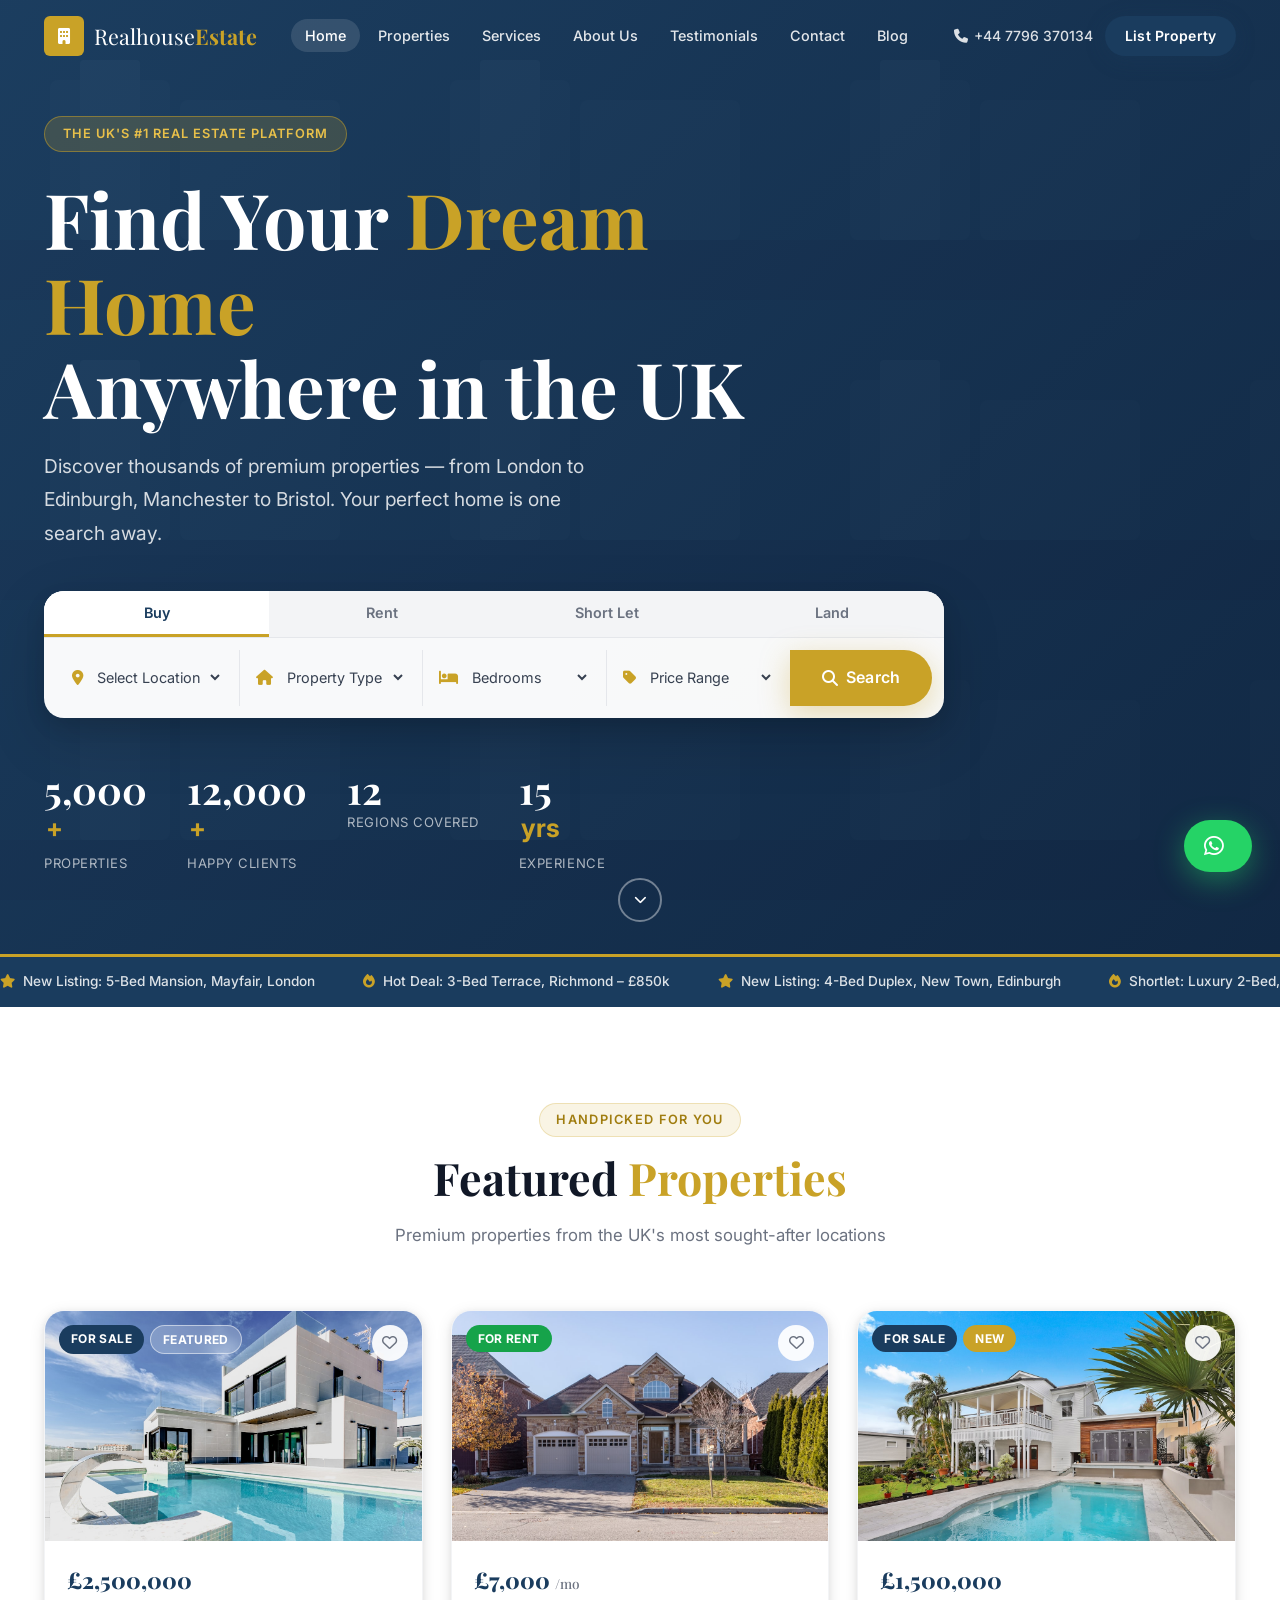
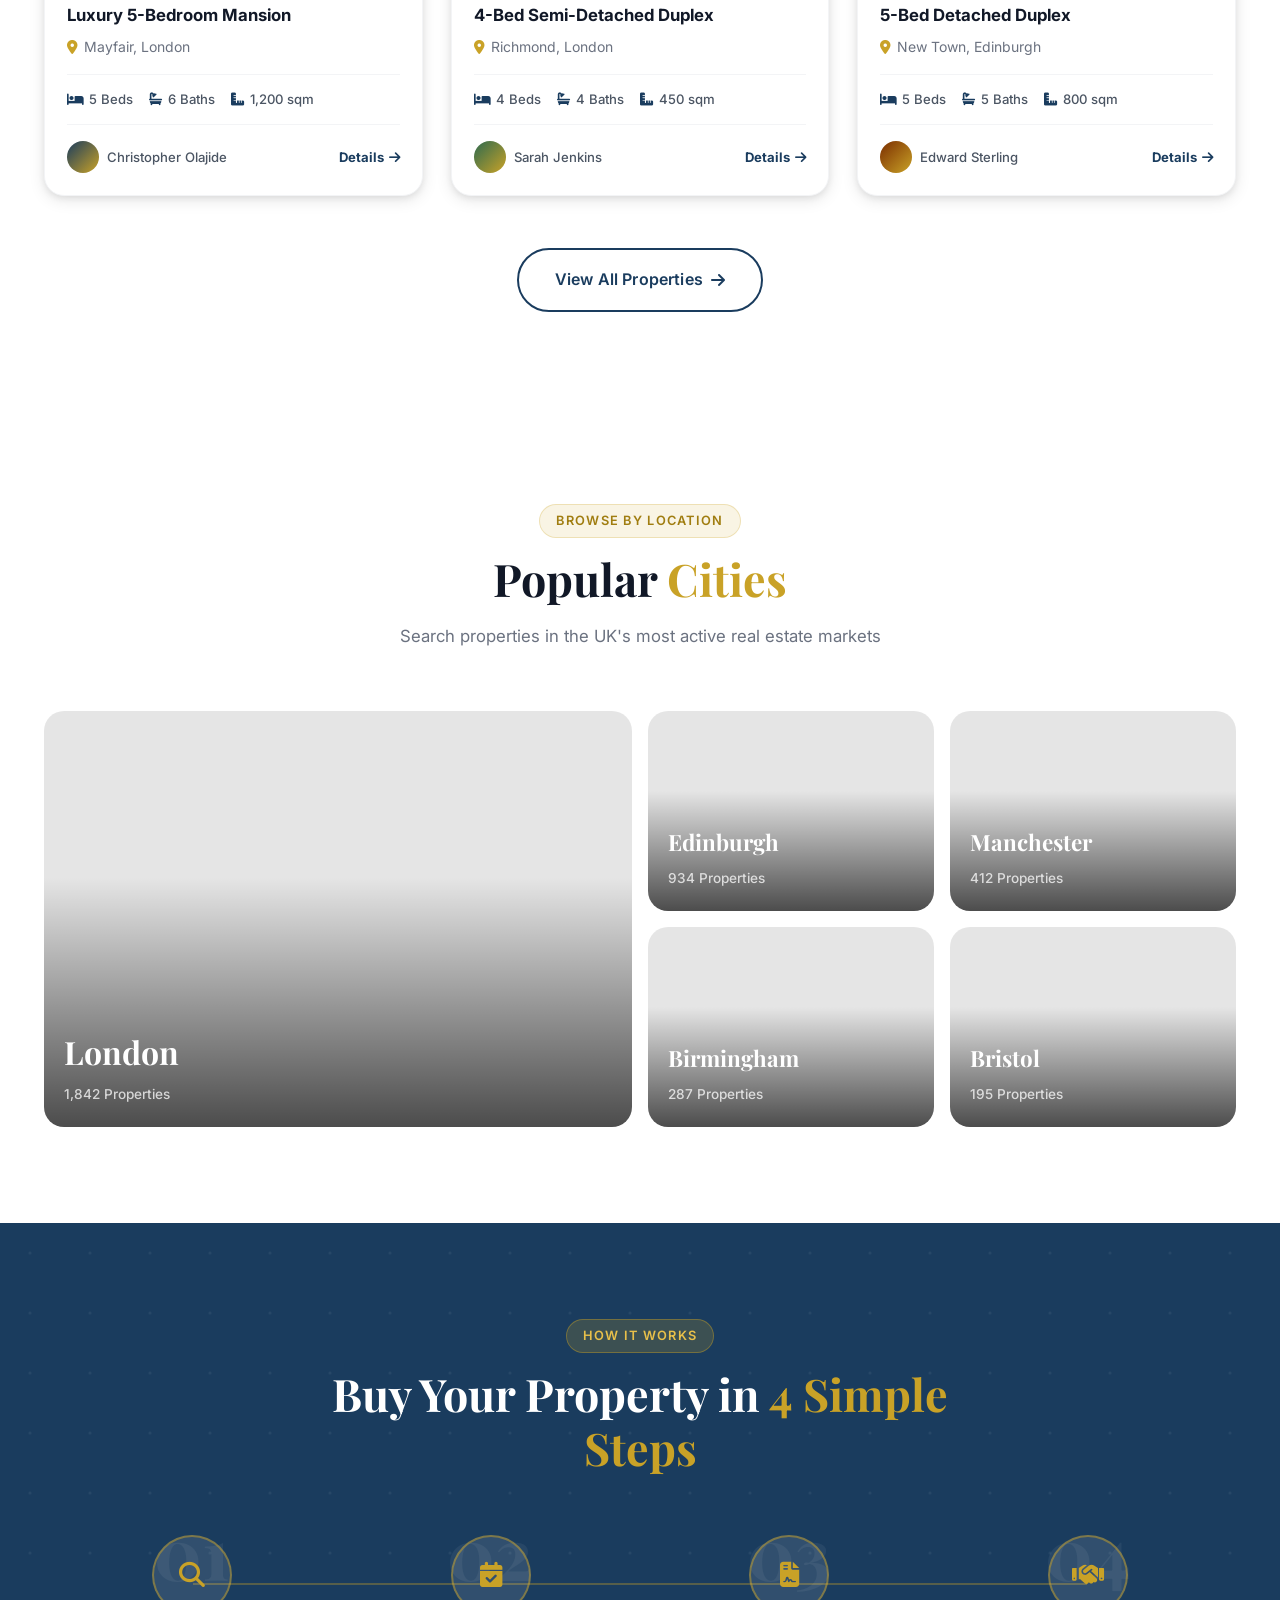
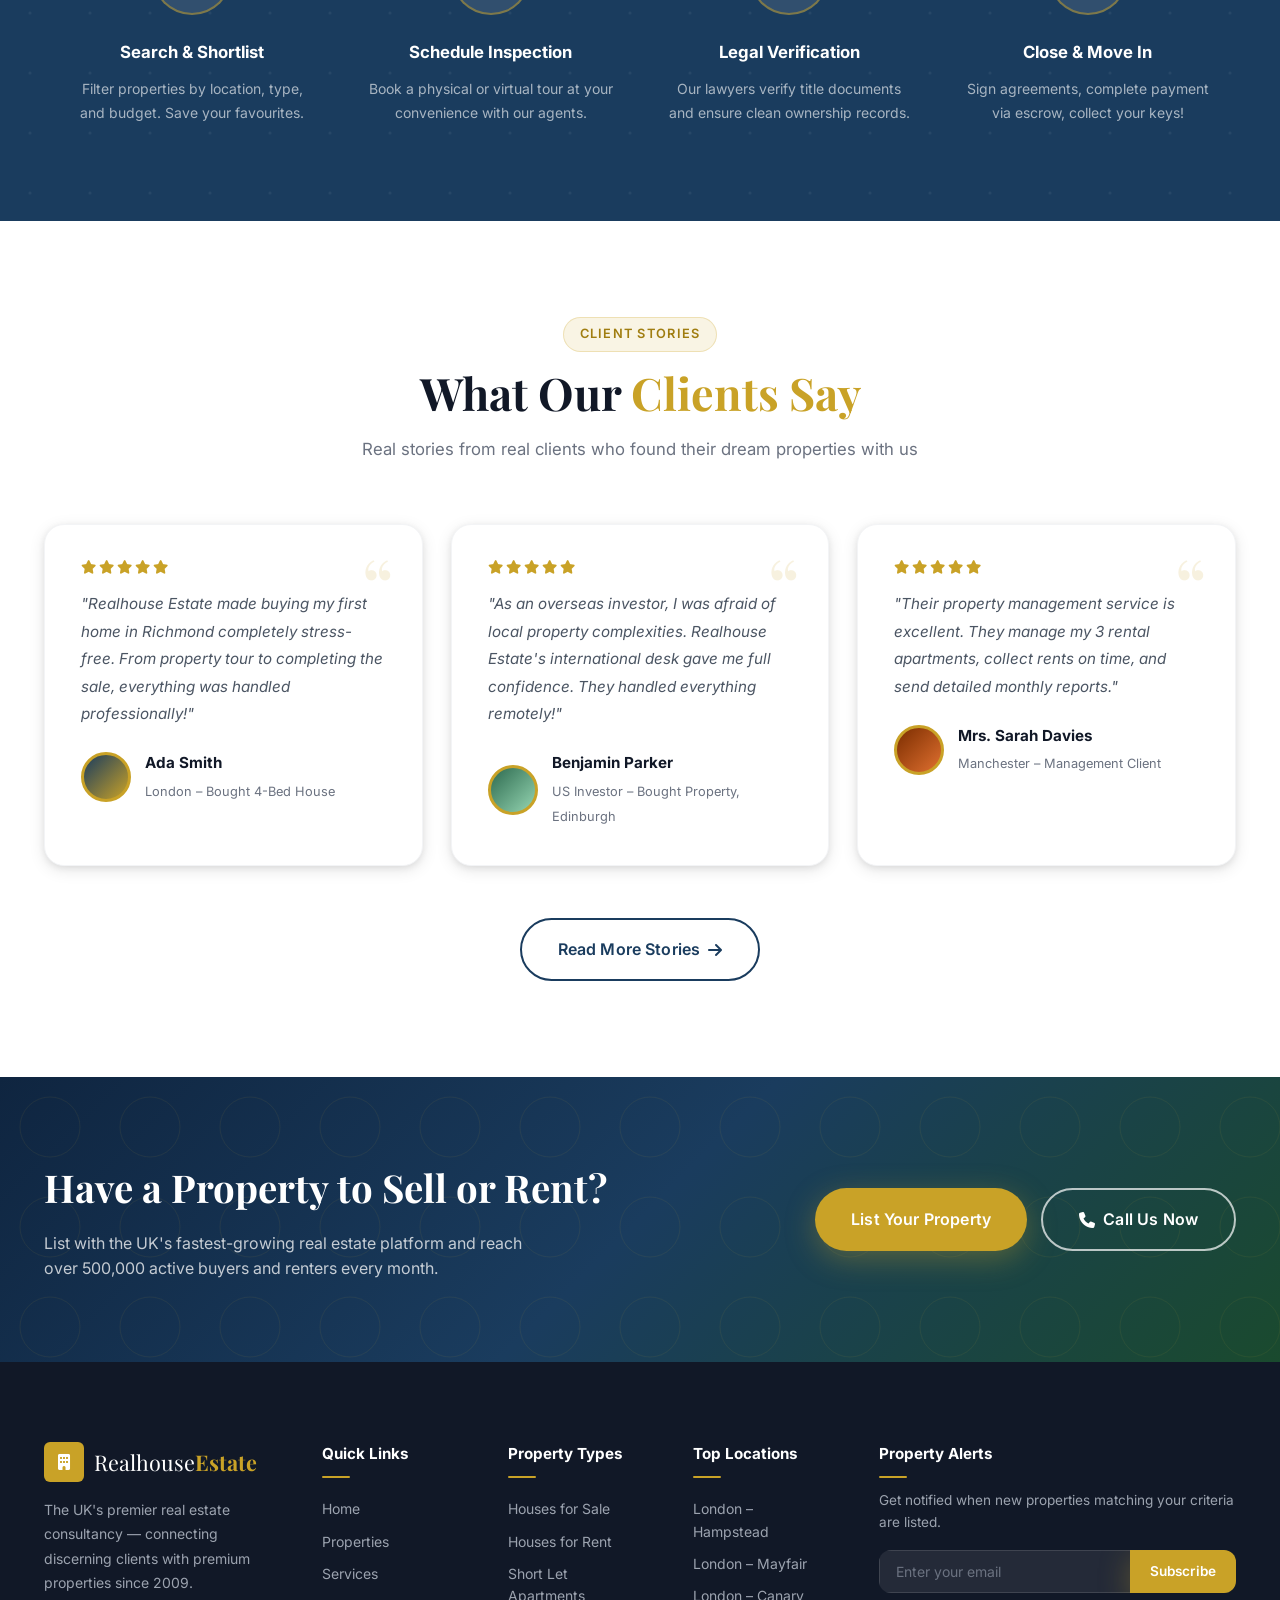
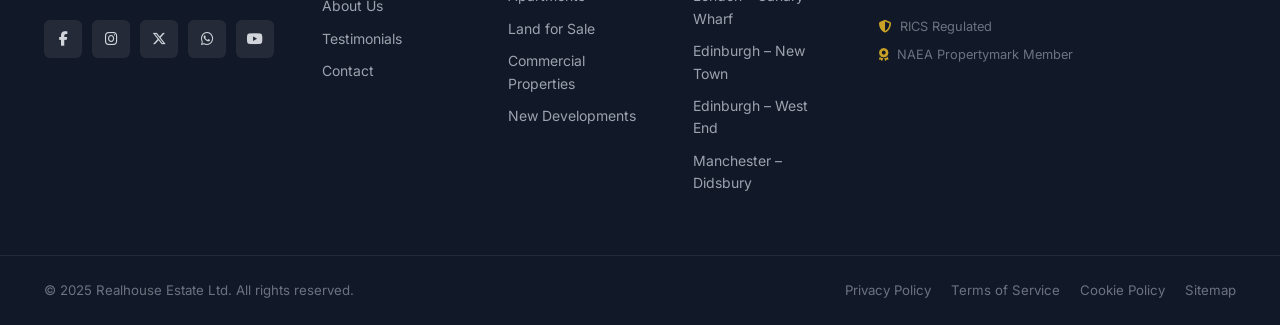
==== index.html @ b823886a "ux: replace Property Type select with Land Measurement selector dynamically when in land search mode" ====
<!DOCTYPE html>
<html lang="en">
<head>
  <meta charset="UTF-8" />
  <meta name="viewport" content="width=device-width, initial-scale=1.0" />
  <title>Realhouse Estate – Premium Properties in the UK</title>
  <link rel="stylesheet" href="css/style.css" />
  <link rel="preconnect" href="https://fonts.googleapis.com" />
  <link rel="preconnect" href="https://fonts.gstatic.com" crossorigin />
  <link href="https://fonts.googleapis.com/css2?family=Playfair+Display:wght@400;600;700&family=Inter:wght@300;400;500;600;700&display=swap" rel="stylesheet" />
  <link rel="stylesheet" href="https://cdnjs.cloudflare.com/ajax/libs/font-awesome/6.5.0/css/all.min.css" />
</head>
<body>

  <!-- HEADER -->
  <header class="header" id="header">
    <nav class="nav container">
      <a href="index.html" class="nav__logo">
        <span class="nav__logo-icon"><i class="fas fa-building"></i></span>
        <span>Realhouse<strong>Estate</strong></span>
      </a>
      <ul class="nav__menu" id="navMenu">
        <li><a href="index.html" class="nav__link active">Home</a></li>
        <li><a href="properties.html" class="nav__link">Properties</a></li>
        <li><a href="services.html" class="nav__link">Services</a></li>
        <li><a href="about.html" class="nav__link">About Us</a></li>
        <li><a href="testimonials.html" class="nav__link">Testimonials</a></li>
        <li><a href="contact.html" class="nav__link">Contact</a></li>
        <li><a href="blog.html" class="nav__link">Blog</a></li>
      </ul>
      <div class="nav__actions">
        <a href="tel:+447796370134" class="nav__phone"><i class="fas fa-phone"></i> +44 7796 370134</a>
        <a href="contact.html" class="btn btn--primary btn--sm">List Property</a>
        <button class="nav__toggle" id="navToggle" aria-label="Toggle menu">
          <span></span><span></span><span></span>
        </button>
      </div>
    </nav>
  </header>

  <!-- HERO -->
  <section class="hero" id="home">
    <div class="hero__bg">
      <div class="hero__overlay"></div>
      <div class="hero__slides">
        <div class="hero__slide hero__slide--1 active"></div>
        <div class="hero__slide hero__slide--2"></div>
        <div class="hero__slide hero__slide--3"></div>
      </div>
    </div>
    <div class="hero__content container">
      <div class="hero__badge">The UK's #1 Real Estate Platform</div>
      <h1 class="hero__title">Find Your <span class="highlight">Dream Home</span><br />Anywhere in the UK</h1>
      <p class="hero__subtitle">Discover thousands of premium properties — from London to Edinburgh, Manchester to Bristol. Your perfect home is one search away.</p>

      <div class="search-box">
        <div class="search-box__tabs">
          <button class="search-tab active" data-tab="buy">Buy</button>
          <button class="search-tab" data-tab="rent">Rent</button>
          <button class="search-tab" data-tab="shortlet">Short Let</button>
          <button class="search-tab" data-tab="land">Land</button>
        </div>
        <div class="search-box__form">
          <div class="search-field">
            <i class="fas fa-map-marker-alt"></i>
            <select>
              <option value="">Select Location</option>
              <option>Greater London</option><option>Edinburgh (Scotland)</option><option>Greater Manchester</option>
              <option>West Midlands</option><option>Bristol</option><option>Bath</option>
              <option>Yorkshire</option><option>Oxfordshire</option>
            </select>
          </div>
          <div class="search-field" id="searchTypeField">
            <i class="fas fa-home"></i>
            <select>
              <option value="">Property Type</option>
              <option>Detached Duplex</option><option>Semi-Detached Duplex</option>
              <option>Terrace House</option><option>Flat / Apartment</option>
              <option>Bungalow</option><option>Mansion</option><option>Land</option><option>Commercial</option>
            </select>
          </div>
          <div class="search-field" id="searchMeasurementField" style="display: none;">
            <i class="fas fa-ruler-combined"></i>
            <select>
              <option value="">Land Measurement</option>
              <option>Below 500 sqm</option>
              <option>500 sqm – 1,000 sqm</option>
              <option>1,000 sqm – 2,000 sqm</option>
              <option>Above 2,000 sqm</option>
            </select>
          </div>
          <div class="search-field" id="searchBedroomsField">
            <i class="fas fa-bed"></i>
            <select>
              <option value="">Bedrooms</option>
              <option>1 Bedroom</option><option>2 Bedrooms</option><option>3 Bedrooms</option>
              <option>4 Bedrooms</option><option>5+ Bedrooms</option>
            </select>
          </div>
          <div class="search-field">
            <i class="fas fa-tag"></i>
            <select>
              <option value="">Price Range</option>
              <option>Below £50k</option><option>£50k – £200k</option><option>£200k – £500k</option>
              <option>£500k – £1M</option><option>£1M – £5M</option><option>Above £5M</option>
            </select>
          </div>
          <a href="properties.html" class="btn btn--gold btn--search"><i class="fas fa-search"></i> Search</a>
        </div>
      </div>

      <div class="hero__stats">
        <div class="hero__stat"><span class="hero__stat-number" data-count="5000">0</span><span>+</span><span class="hero__stat-label">Properties</span></div>
        <div class="hero__stat"><span class="hero__stat-number" data-count="12000">0</span><span>+</span><span class="hero__stat-label">Happy Clients</span></div>
        <div class="hero__stat"><span class="hero__stat-number" data-count="12">0</span><span></span><span class="hero__stat-label">Regions Covered</span></div>
        <div class="hero__stat"><span class="hero__stat-number" data-count="15">0</span><span>yrs</span><span class="hero__stat-label">Experience</span></div>
      </div>
    </div>
    <div class="hero__scroll"><a href="#featured"><i class="fas fa-chevron-down"></i></a></div>
  </section>

  <!-- MARQUEE -->
  <div class="marquee-bar">
    <div class="marquee-track">
      <span><i class="fas fa-star"></i> New Listing: 5-Bed Mansion, Mayfair, London</span>
      <span><i class="fas fa-fire"></i> Hot Deal: 3-Bed Terrace, Richmond – £850k</span>
      <span><i class="fas fa-star"></i> New Listing: 4-Bed Duplex, New Town, Edinburgh</span>
      <span><i class="fas fa-fire"></i> Shortlet: Luxury 2-Bed, Canary Wharf – £250/Night</span>
      <span><i class="fas fa-star"></i> Land for Sale: 1,000 sqm, Windsor – £350k</span>
      <span><i class="fas fa-fire"></i> New Listing: 6-Bed Mansion, Wilmslow, Cheshire</span>
      <span><i class="fas fa-star"></i> 3-Bed Flat, West End, Edinburgh – £45k/yr</span>
      <span><i class="fas fa-fire"></i> Commercial Space, City of London – £120k/yr</span>
      <span><i class="fas fa-star"></i> New Listing: 5-Bed Mansion, Mayfair, London</span>
      <span><i class="fas fa-fire"></i> Hot Deal: 3-Bed Terrace, Richmond – £850k</span>
      <span><i class="fas fa-star"></i> New Listing: 4-Bed Duplex, New Town, Edinburgh</span>
      <span><i class="fas fa-fire"></i> Shortlet: Luxury 2-Bed, Canary Wharf – £250/Night</span>
    </div>
  </div>

  <!-- FEATURED PROPERTIES -->
  <section class="section" id="featured">
    <div class="container">
      <div class="section__header">
        <span class="section__tag">Handpicked for You</span>
        <h2 class="section__title">Featured <span class="highlight">Properties</span></h2>
        <p class="section__subtitle">Premium properties from the UK's most sought-after locations</p>
      </div>

      <div class="properties-grid properties-grid--3">
        <div class="property-card reveal">
          <div class="property-card__image">
            <img src="images/prop-mayfair-mansion.jpg" alt="Luxury 5-Bedroom Mansion, Mayfair, London" class="property-card__img-placeholder" fetchpriority="high">
            <div class="property-card__badges"><span class="badge badge--sale">For Sale</span><span class="badge badge--featured">Featured</span></div>
            <button class="property-card__wishlist"><i class="far fa-heart"></i></button>
            <div class="property-card__overlay"><a href="properties.html" class="btn btn--white btn--sm">View Details</a></div>
          </div>
          <div class="property-card__body">
            <div class="property-card__price">£2,500,000</div>
            <h3 class="property-card__title">Luxury 5-Bedroom Mansion</h3>
            <p class="property-card__location"><i class="fas fa-map-marker-alt"></i> Mayfair, London</p>
            <div class="property-card__features">
              <span><i class="fas fa-bed"></i> 5 Beds</span>
              <span><i class="fas fa-bath"></i> 6 Baths</span>
              <span><i class="fas fa-ruler-combined"></i> 1,200 sqm</span>
            </div>
            <div class="property-card__footer">
              <div class="property-card__agent"><div class="agent-avatar av1"></div><span>Christopher Olajide</span></div>
              <a href="properties.html" class="property-card__cta">Details <i class="fas fa-arrow-right"></i></a>
            </div>
          </div>
        </div>

        <div class="property-card reveal">
          <div class="property-card__image">
            <img src="images/prop-richmond-duplex.jpg" alt="4-Bed Semi-Detached Duplex, Richmond, London" class="property-card__img-placeholder" loading="lazy">
            <div class="property-card__badges"><span class="badge badge--rent">For Rent</span></div>
            <button class="property-card__wishlist"><i class="far fa-heart"></i></button>
            <div class="property-card__overlay"><a href="properties.html" class="btn btn--white btn--sm">View Details</a></div>
          </div>
          <div class="property-card__body">
            <div class="property-card__price">£7,000 <span>/mo</span></div>
            <h3 class="property-card__title">4-Bed Semi-Detached Duplex</h3>
            <p class="property-card__location"><i class="fas fa-map-marker-alt"></i> Richmond, London</p>
            <div class="property-card__features">
              <span><i class="fas fa-bed"></i> 4 Beds</span>
              <span><i class="fas fa-bath"></i> 4 Baths</span>
              <span><i class="fas fa-ruler-combined"></i> 450 sqm</span>
            </div>
            <div class="property-card__footer">
              <div class="property-card__agent"><div class="agent-avatar av2"></div><span>Sarah Jenkins</span></div>
              <a href="properties.html" class="property-card__cta">Details <i class="fas fa-arrow-right"></i></a>
            </div>
          </div>
        </div>

        <div class="property-card reveal">
          <div class="property-card__image">
            <img src="images/prop-edinburgh-duplex.jpg" alt="5-Bed Detached Duplex, New Town, Edinburgh" class="property-card__img-placeholder" loading="lazy">
            <div class="property-card__badges"><span class="badge badge--sale">For Sale</span><span class="badge badge--new">New</span></div>
            <button class="property-card__wishlist"><i class="far fa-heart"></i></button>
            <div class="property-card__overlay"><a href="properties.html" class="btn btn--white btn--sm">View Details</a></div>
          </div>
          <div class="property-card__body">
            <div class="property-card__price">£1,500,000</div>
            <h3 class="property-card__title">5-Bed Detached Duplex</h3>
            <p class="property-card__location"><i class="fas fa-map-marker-alt"></i> New Town, Edinburgh</p>
            <div class="property-card__features">
              <span><i class="fas fa-bed"></i> 5 Beds</span>
              <span><i class="fas fa-bath"></i> 5 Baths</span>
              <span><i class="fas fa-ruler-combined"></i> 800 sqm</span>
            </div>
            <div class="property-card__footer">
              <div class="property-card__agent"><div class="agent-avatar av3"></div><span>Edward Sterling</span></div>
              <a href="properties.html" class="property-card__cta">Details <i class="fas fa-arrow-right"></i></a>
            </div>
          </div>
        </div>
      </div>

      <div class="section__cta">
        <a href="properties.html" class="btn btn--outline btn--lg">View All Properties <i class="fas fa-arrow-right"></i></a>
      </div>
    </div>
  </section>

  <!-- POPULAR CITIES -->
  <section class="cities-section">
    <div class="container">
      <div class="section__header">
        <span class="section__tag">Browse by Location</span>
        <h2 class="section__title">Popular <span class="highlight">Cities</span></h2>
        <p class="section__subtitle">Search properties in the UK's most active real estate markets</p>
      </div>
      <div class="cities-grid">
        <div class="city-card city-card--large"><div class="city-card__bg city-bg-1"></div><div class="city-card__content"><h3>London</h3><span>1,842 Properties</span></div></div>
        <div class="city-card"><div class="city-card__bg city-bg-2"></div><div class="city-card__content"><h3>Edinburgh</h3><span>934 Properties</span></div></div>
        <div class="city-card"><div class="city-card__bg city-bg-3"></div><div class="city-card__content"><h3>Manchester</h3><span>412 Properties</span></div></div>
        <div class="city-card"><div class="city-card__bg city-bg-4"></div><div class="city-card__content"><h3>Birmingham</h3><span>287 Properties</span></div></div>
        <div class="city-card"><div class="city-card__bg city-bg-5"></div><div class="city-card__content"><h3>Bristol</h3><span>195 Properties</span></div></div>
      </div>
    </div>
  </section>

  <!-- HOW IT WORKS -->
  <section class="process-section">
    <div class="container">
      <div class="section__header section__header--white">
        <span class="section__tag section__tag--gold">How It Works</span>
        <h2 class="section__title" style="color:var(--white)">Buy Your Property in <span class="highlight">4 Simple Steps</span></h2>
      </div>
      <div class="process-steps">
        <div class="process-step"><div class="process-step__number">01</div><div class="process-step__icon"><i class="fas fa-search"></i></div><h3>Search & Shortlist</h3><p>Filter properties by location, type, and budget. Save your favourites.</p></div>
        <div class="process-step"><div class="process-step__number">02</div><div class="process-step__icon"><i class="fas fa-calendar-check"></i></div><h3>Schedule Inspection</h3><p>Book a physical or virtual tour at your convenience with our agents.</p></div>
        <div class="process-step"><div class="process-step__number">03</div><div class="process-step__icon"><i class="fas fa-file-contract"></i></div><h3>Legal Verification</h3><p>Our lawyers verify title documents and ensure clean ownership records.</p></div>
        <div class="process-step"><div class="process-step__number">04</div><div class="process-step__icon"><i class="fas fa-handshake"></i></div><h3>Close & Move In</h3><p>Sign agreements, complete payment via escrow, collect your keys!</p></div>
      </div>
    </div>
  </section>

  <!-- TESTIMONIALS TEASER -->
  <section class="section">
    <div class="container">
      <div class="section__header">
        <span class="section__tag">Client Stories</span>
        <h2 class="section__title">What Our <span class="highlight">Clients Say</span></h2>
        <p class="section__subtitle">Real stories from real clients who found their dream properties with us</p>
      </div>
      <div class="properties-grid properties-grid--3">
        <div class="testimonial-card reveal">
          <div class="testimonial-card__stars"><i class="fas fa-star"></i><i class="fas fa-star"></i><i class="fas fa-star"></i><i class="fas fa-star"></i><i class="fas fa-star"></i></div>
          <p class="testimonial-card__text">"Realhouse Estate made buying my first home in Richmond completely stress-free. From property tour to completing the sale, everything was handled professionally!"</p>
          <div class="testimonial-card__author"><div class="testimonial-avatar ta1"></div><div><strong>Ada Smith</strong><span>London – Bought 4-Bed House</span></div></div>
        </div>
        <div class="testimonial-card reveal">
          <div class="testimonial-card__stars"><i class="fas fa-star"></i><i class="fas fa-star"></i><i class="fas fa-star"></i><i class="fas fa-star"></i><i class="fas fa-star"></i></div>
          <p class="testimonial-card__text">"As an overseas investor, I was afraid of local property complexities. Realhouse Estate's international desk gave me full confidence. They handled everything remotely!"</p>
          <div class="testimonial-card__author"><div class="testimonial-avatar ta2"></div><div><strong>Benjamin Parker</strong><span>US Investor – Bought Property, Edinburgh</span></div></div>
        </div>
        <div class="testimonial-card reveal">
          <div class="testimonial-card__stars"><i class="fas fa-star"></i><i class="fas fa-star"></i><i class="fas fa-star"></i><i class="fas fa-star"></i><i class="fas fa-star"></i></div>
          <p class="testimonial-card__text">"Their property management service is excellent. They manage my 3 rental apartments, collect rents on time, and send detailed monthly reports."</p>
          <div class="testimonial-card__author"><div class="testimonial-avatar ta3"></div><div><strong>Mrs. Sarah Davies</strong><span>Manchester – Management Client</span></div></div>
        </div>
      </div>
      <div class="section__cta">
        <a href="testimonials.html" class="btn btn--outline btn--lg">Read More Stories <i class="fas fa-arrow-right"></i></a>
      </div>
    </div>
  </section>

  <!-- CTA BANNER -->
  <section class="cta-banner">
    <div class="cta-banner__bg"></div>
    <div class="container cta-banner__content">
      <div>
        <h2>Have a Property to Sell or Rent?</h2>
        <p>List with the UK's fastest-growing real estate platform and reach over 500,000 active buyers and renters every month.</p>
      </div>
      <div class="cta-banner__actions">
        <a href="contact.html" class="btn btn--gold btn--lg">List Your Property</a>
        <a href="tel:+447796370134" class="btn btn--white-outline btn--lg"><i class="fas fa-phone"></i> Call Us Now</a>
      </div>
    </div>
  </section>

  <!-- FOOTER -->
  <footer class="footer">
    <div class="footer__top">
      <div class="container footer__top-grid">
        <div class="footer-brand">
          <a href="index.html" class="nav__logo"><span class="nav__logo-icon"><i class="fas fa-building"></i></span><span>Realhouse<strong>Estate</strong></span></a>
          <p>The UK's premier real estate consultancy — connecting discerning clients with premium properties since 2009.</p>
          <div class="footer-socials">
            <a href="#"><i class="fab fa-facebook-f"></i></a><a href="#"><i class="fab fa-instagram"></i></a>
            <a href="#"><i class="fab fa-x-twitter"></i></a><a href="#"><i class="fab fa-whatsapp"></i></a><a href="#"><i class="fab fa-youtube"></i></a>
          </div>
        </div>
        <div class="footer-links">
          <h4>Quick Links</h4>
          <ul>
            <li><a href="index.html">Home</a></li><li><a href="properties.html">Properties</a></li>
            <li><a href="services.html">Services</a></li><li><a href="about.html">About Us</a></li>
            <li><a href="testimonials.html">Testimonials</a></li><li><a href="contact.html">Contact</a></li>
          </ul>
        </div>
        <div class="footer-links">
          <h4>Property Types</h4>
          <ul>
            <li><a href="properties.html">Houses for Sale</a></li><li><a href="properties.html">Houses for Rent</a></li>
            <li><a href="properties.html">Short Let Apartments</a></li><li><a href="properties.html">Land for Sale</a></li>
            <li><a href="properties.html">Commercial Properties</a></li><li><a href="properties.html">New Developments</a></li>
          </ul>
        </div>
        <div class="footer-links">
          <h4>Top Locations</h4>
          <ul>
            <li><a href="properties.html">London – Hampstead</a></li><li><a href="properties.html">London – Mayfair</a></li>
            <li><a href="properties.html">London – Canary Wharf</a></li><li><a href="properties.html">Edinburgh – New Town</a></li>
            <li><a href="properties.html">Edinburgh – West End</a></li><li><a href="properties.html">Manchester – Didsbury</a></li>
          </ul>
        </div>
        <div class="footer-newsletter">
          <h4>Property Alerts</h4>
          <p>Get notified when new properties matching your criteria are listed.</p>
          <form class="newsletter-form" id="newsletterForm">
            <input type="email" placeholder="Enter your email" required />
            <button type="submit" class="btn btn--gold">Subscribe</button>
          </form>
          <div class="footer-certifications">
            <span><i class="fas fa-shield-alt"></i> RICS Regulated</span>
            <span><i class="fas fa-award"></i> NAEA Propertymark Member</span>
          </div>
        </div>
      </div>
    </div>
    <div class="footer__bottom">
      <div class="container footer__bottom-inner">
        <p>&copy; 2025 Realhouse Estate Ltd. All rights reserved.</p>
        <div class="footer__bottom-links">
          <a href="#">Privacy Policy</a><a href="#">Terms of Service</a><a href="#">Cookie Policy</a><a href="#">Sitemap</a>
        </div>
      </div>
    </div>
  </footer>

  <a href="https://wa.me/447796370134" class="whatsapp-float" target="_blank" rel="noopener"><i class="fab fa-whatsapp"></i><span>Chat with us</span></a>
  <button class="back-to-top" id="backToTop" aria-label="Back to top"><i class="fas fa-chevron-up"></i></button>
  <!-- PROPERTY DETAILS DIALOG MODAL -->
  <dialog id="propertyDetailsDialog" class="property-details-dialog" aria-labelledby="modalPropertyTitle" closedby="any">
    <div class="modal-content">
      <button class="modal-close-btn" id="closePropertyDialogBtn" aria-label="Close details">&times;</button>
      <div class="modal-grid">
        <!-- Media Section -->
        <div class="modal-media">
          <img id="modalPropertyImg" src="" alt="Property View">
          <div class="modal-badges" id="modalPropertyBadges"></div>
        </div>
        <!-- Details Section -->
        <div class="modal-details">
          <div class="modal-header">
            <span class="modal-tag" id="modalPropertyLocationTag">Location</span>
            <h2 id="modalPropertyTitle">Property Title</h2>
            <div class="modal-price" id="modalPropertyPrice">£0</div>
          </div>
          <div class="modal-specs" id="modalPropertySpecs">
            <!-- Dynamically populated spec items -->
          </div>
          <div class="modal-description-section">
            <h3>Property Overview</h3>
            <p id="modalPropertyDesc">Description</p>
          </div>
          <div class="modal-amenities-section">
            <h3>Key Features</h3>
            <ul class="modal-amenities-list" id="modalPropertyAmenities">
              <!-- Dynamically populated amenities -->
            </ul>
          </div>
          <!-- Agent Section -->
          <div class="modal-agent-section">
            <div class="modal-agent-card">
              <div class="agent-avatar" id="modalPropertyAgentAvatar"></div>
              <div class="agent-info">
                <span class="agent-title">Listing Broker</span>
                <h4 id="modalPropertyAgentName">Agent Name</h4>
                <p><i class="fas fa-phone-alt"></i> +447796370134</p>
              </div>
            </div>
            <div class="modal-action-buttons">
              <a href="https://wa.me/447796370134" id="modalPropertyWhatsappCta" class="btn btn--gold btn--full" target="_blank" rel="noopener">
                <i class="fab fa-whatsapp"></i> WhatsApp Broker
              </a>
              <a href="mailto:info@rexleyadio.com" id="modalPropertyEmailCta" class="btn btn--outline btn--full">
                <i class="far fa-envelope"></i> Email Enquiry
              </a>
            </div>
          </div>
        </div>
      </div>
    </div>
  </dialog>

  <script src="js/main.js"></script>
</body>
</html>
---- css/style.css ----
/* ============================================================
   CSS CUSTOM PROPERTIES
============================================================ */
:root {
  --primary: #1a3c5e;
  --primary-dark: #0f2540;
  --primary-light: #2a5a8e;
  --gold: #c9a227;
  --gold-light: #e8c04a;
  --gold-dark: #a07d10;
  --white: #ffffff;
  --black: #0a0a0a;
  --gray-50: #f9fafb;
  --gray-100: #f3f4f6;
  --gray-200: #e5e7eb;
  --gray-300: #d1d5db;
  --gray-400: #9ca3af;
  --gray-500: #6b7280;
  --gray-600: #4b5563;
  --gray-700: #374151;
  --gray-800: #1f2937;
  --gray-900: #111827;
  --green: #16a34a;
  --red: #dc2626;
  --orange: #ea580c;
  --purple: #7c3aed;

  --font-primary: 'Inter', sans-serif;
  --font-heading: 'Playfair Display', serif;

  --shadow-sm: 0 1px 3px rgba(0,0,0,0.08), 0 1px 2px rgba(0,0,0,0.06);
  --shadow-md: 0 4px 16px rgba(0,0,0,0.10), 0 2px 6px rgba(0,0,0,0.07);
  --shadow-lg: 0 10px 40px rgba(0,0,0,0.12), 0 4px 12px rgba(0,0,0,0.08);
  --shadow-xl: 0 20px 60px rgba(0,0,0,0.16), 0 8px 20px rgba(0,0,0,0.10);
  --shadow-gold: 0 8px 30px rgba(201,162,39,0.35);

  --radius-sm: 6px;
  --radius-md: 12px;
  --radius-lg: 20px;
  --radius-xl: 32px;
  --radius-full: 9999px;

  --transition: all 0.3s cubic-bezier(0.4, 0, 0.2, 1);
  --transition-fast: all 0.18s ease;

  --container: 1240px;
  --header-h: 76px;
}

/* ============================================================
   RESET & BASE
============================================================ */
*, *::before, *::after { box-sizing: border-box; margin: 0; padding: 0; }

html {
  scroll-behavior: smooth;
  font-size: 16px;
  -webkit-text-size-adjust: 100%;
}

body {
  font-family: var(--font-primary);
  color: var(--gray-800);
  background: var(--white);
  line-height: 1.6;
  overflow-x: hidden;
}

img { max-width: 100%; display: block; }
a { text-decoration: none; color: inherit; }
button { cursor: pointer; border: none; background: none; font-family: inherit; }
input, select, textarea { font-family: inherit; font-size: inherit; }
ul { list-style: none; }

/* ============================================================
   UTILITIES
============================================================ */
.container {
  max-width: var(--container);
  margin: 0 auto;
  padding: 0 24px;
}

.highlight {
  color: var(--gold);
  position: relative;
}

.section {
  padding: 96px 0;
}

.section--alt {
  background: var(--gray-50);
}

.section__header {
  text-align: center;
  max-width: 640px;
  margin: 0 auto 60px;
}

.section__header--white .section__title,
.section__header--white .section__subtitle {
  color: var(--white);
}

.section__tag {
  display: inline-block;
  background: rgba(201,162,39,0.12);
  color: var(--gold-dark);
  font-size: 0.8rem;
  font-weight: 600;
  letter-spacing: 0.1em;
  text-transform: uppercase;
  padding: 6px 16px;
  border-radius: var(--radius-full);
  margin-bottom: 14px;
  border: 1px solid rgba(201,162,39,0.25);
}

.section__tag--gold {
  background: rgba(201,162,39,0.2);
  color: var(--gold-light);
  border-color: rgba(201,162,39,0.4);
}

.section__title {
  font-family: var(--font-heading);
  font-size: clamp(1.8rem, 3.5vw, 2.8rem);
  font-weight: 700;
  line-height: 1.2;
  color: var(--gray-900);
  margin-bottom: 16px;
}

.section__subtitle {
  color: var(--gray-500);
  font-size: 1.05rem;
  line-height: 1.7;
}

.section__cta {
  text-align: center;
  margin-top: 52px;
}

/* ============================================================
   BUTTONS
============================================================ */
.btn {
  display: inline-flex;
  align-items: center;
  gap: 8px;
  padding: 14px 28px;
  border-radius: var(--radius-full);
  font-weight: 600;
  font-size: 0.95rem;
  transition: var(--transition);
  white-space: nowrap;
  letter-spacing: 0.01em;
}

.btn--sm { padding: 9px 20px; font-size: 0.875rem; }
.btn--lg { padding: 17px 36px; font-size: 1rem; }
.btn--full { width: 100%; justify-content: center; }

.btn--primary {
  background: var(--primary);
  color: var(--white);
  box-shadow: 0 4px 20px rgba(26,60,94,0.3);
}
.btn--primary:hover {
  background: var(--primary-dark);
  transform: translateY(-2px);
  box-shadow: 0 8px 28px rgba(26,60,94,0.4);
}

.btn--gold {
  background: var(--gold);
  color: var(--white);
  box-shadow: var(--shadow-gold);
}
.btn--gold:hover {
  background: var(--gold-dark);
  transform: translateY(-2px);
  box-shadow: 0 12px 36px rgba(201,162,39,0.45);
}

.btn--outline {
  border: 2px solid var(--primary);
  color: var(--primary);
  background: transparent;
}
.btn--outline:hover {
  background: var(--primary);
  color: var(--white);
  transform: translateY(-2px);
}

.btn--white {
  background: var(--white);
  color: var(--primary);
  font-weight: 700;
}
.btn--white:hover {
  background: var(--gray-100);
}

.btn--white-outline {
  border: 2px solid rgba(255,255,255,0.7);
  color: var(--white);
  background: transparent;
}
.btn--white-outline:hover {
  background: rgba(255,255,255,0.15);
  border-color: var(--white);
}

.btn--search {
  padding: 0 32px;
  border-radius: 0 var(--radius-full) var(--radius-full) 0;
  font-size: 1rem;
  height: 56px;
  flex-shrink: 0;
}

/* ============================================================
   HEADER / NAV
============================================================ */
.header {
  position: fixed;
  top: 0; left: 0; right: 0;
  z-index: 1000;
  transition: var(--transition);
  padding: 16px 0;
}

.header.scrolled {
  background: rgba(255,255,255,0.97);
  backdrop-filter: blur(12px);
  -webkit-backdrop-filter: blur(12px);
  box-shadow: var(--shadow-md);
  padding: 10px 0;
}

.nav {
  display: flex;
  align-items: center;
  gap: 32px;
}

.nav__logo {
  display: flex;
  align-items: center;
  gap: 10px;
  font-family: var(--font-heading);
  font-size: 1.35rem;
  color: var(--white);
  flex-shrink: 0;
  transition: var(--transition);
}

.header.scrolled .nav__logo { color: var(--primary); }

.nav__logo strong { color: var(--gold); }

.nav__logo-icon {
  width: 40px;
  height: 40px;
  background: var(--gold);
  border-radius: var(--radius-sm);
  display: flex;
  align-items: center;
  justify-content: center;
  color: var(--white);
  font-size: 1rem;
}

.nav__menu {
  display: flex;
  align-items: center;
  gap: 4px;
  margin-left: auto;
}

.nav__link {
  padding: 8px 14px;
  border-radius: var(--radius-full);
  font-size: 0.9rem;
  font-weight: 500;
  color: rgba(255,255,255,0.88);
  transition: var(--transition);
}

.nav__link:hover,
.nav__link.active {
  color: var(--white);
  background: rgba(255,255,255,0.12);
}

.header.scrolled .nav__link {
  color: var(--gray-600);
}

.header.scrolled .nav__link:hover,
.header.scrolled .nav__link.active {
  color: var(--primary);
  background: rgba(26,60,94,0.08);
}

.nav__actions {
  display: flex;
  align-items: center;
  gap: 12px;
  flex-shrink: 0;
}

.nav__phone {
  color: rgba(255,255,255,0.85);
  font-size: 0.875rem;
  font-weight: 500;
  display: flex;
  align-items: center;
  gap: 6px;
  transition: var(--transition);
}

.nav__phone:hover { color: var(--gold); }
.header.scrolled .nav__phone { color: var(--gray-600); }
.header.scrolled .nav__phone:hover { color: var(--gold); }

.nav__toggle {
  display: none;
  flex-direction: column;
  gap: 5px;
  padding: 6px;
  border-radius: var(--radius-sm);
}

.nav__toggle span {
  display: block;
  width: 24px;
  height: 2px;
  background: var(--white);
  border-radius: 2px;
  transition: var(--transition);
}

.header.scrolled .nav__toggle span { background: var(--primary); }

/* ============================================================
   HERO
============================================================ */
.hero {
  position: relative;
  min-height: 100vh;
  display: flex;
  align-items: center;
  overflow: hidden;
}

.hero__bg {
  position: absolute;
  inset: 0;
  z-index: 0;
}

.hero__slides {
  position: absolute;
  inset: 0;
}

.hero__slide {
  position: absolute;
  inset: 0;
  background-size: cover;
  background-position: center;
  opacity: 0;
  transition: opacity 1.2s ease;
}

.hero__slide.active { opacity: 1; }

.hero__slide--1 {
  background: linear-gradient(135deg, #1a3c5e 0%, #0f2540 30%, #1a4a2e 70%, #0d3020 100%);
  background-image:
    linear-gradient(135deg, rgba(26,60,94,0.85), rgba(15,37,64,0.9)),
    url("data:image/svg+xml,%3Csvg xmlns='http://www.w3.org/2000/svg' width='400' height='300'%3E%3Crect width='400' height='300' fill='%23234567'/%3E%3Crect x='50' y='80' width='120' height='160' rx='8' fill='%23345678'/%3E%3Crect x='80' y='60' width='60' height='180' rx='4' fill='%23456789'/%3E%3Crect x='180' y='100' width='160' height='140' rx='8' fill='%23345678'/%3E%3Crect x='0' y='240' width='400' height='60' fill='%23223355'/%3E%3C/svg%3E");
}

.hero__slide--2 {
  background: linear-gradient(135deg, rgba(20,50,80,0.88), rgba(10,30,55,0.92));
}

.hero__slide--3 {
  background: linear-gradient(135deg, rgba(30,60,40,0.88), rgba(10,35,60,0.92));
}

.hero__overlay {
  position: absolute;
  inset: 0;
  background: linear-gradient(
    to bottom,
    rgba(10,20,40,0.55) 0%,
    rgba(10,20,40,0.45) 50%,
    rgba(10,20,40,0.75) 100%
  );
}

.hero__content {
  position: relative;
  z-index: 1;
  padding: calc(var(--header-h) + 40px) 24px 80px;
  max-width: var(--container);
  margin: 0 auto;
  width: 100%;
}

.hero__badge {
  display: inline-flex;
  align-items: center;
  gap: 8px;
  background: rgba(201,162,39,0.2);
  border: 1px solid rgba(201,162,39,0.5);
  color: var(--gold-light);
  font-size: 0.8rem;
  font-weight: 600;
  letter-spacing: 0.08em;
  text-transform: uppercase;
  padding: 7px 18px;
  border-radius: var(--radius-full);
  margin-bottom: 24px;
}

.hero__title {
  font-family: var(--font-heading);
  font-size: clamp(2.4rem, 6vw, 4.8rem);
  font-weight: 700;
  color: var(--white);
  line-height: 1.1;
  margin-bottom: 20px;
  max-width: 760px;
}

.hero__subtitle {
  color: rgba(255,255,255,0.82);
  font-size: clamp(1rem, 2vw, 1.2rem);
  max-width: 560px;
  margin-bottom: 40px;
  line-height: 1.75;
}

/* Search Box */
.search-box {
  background: rgba(255,255,255,0.97);
  border-radius: var(--radius-lg);
  overflow: hidden;
  box-shadow: var(--shadow-xl);
  max-width: 900px;
  margin-bottom: 52px;
}

.search-box__tabs {
  display: flex;
  background: var(--gray-100);
  border-bottom: 1px solid var(--gray-200);
}

.search-tab {
  flex: 1;
  padding: 13px 20px;
  font-size: 0.9rem;
  font-weight: 600;
  color: var(--gray-500);
  transition: var(--transition);
  border-bottom: 3px solid transparent;
}

.search-tab:hover { color: var(--primary); }

.search-tab.active {
  color: var(--primary);
  background: var(--white);
  border-bottom-color: var(--gold);
}

.search-box__form {
  display: flex;
  align-items: center;
  padding: 12px;
  gap: 0;
  flex-wrap: wrap;
}

.search-field {
  flex: 1;
  min-width: 140px;
  display: flex;
  align-items: center;
  gap: 10px;
  padding: 0 16px;
  border-right: 1px solid var(--gray-200);
  height: 56px;
}

.search-field:last-of-type { border-right: none; }

.search-field i {
  color: var(--gold);
  font-size: 0.95rem;
  flex-shrink: 0;
}

.search-field select {
  flex: 1;
  border: none;
  outline: none;
  background: transparent;
  color: var(--gray-700);
  font-size: 0.9rem;
  cursor: pointer;
  min-width: 0;
}

.search-field select option { color: var(--gray-800); }

/* Hero Stats */
.hero__stats {
  display: flex;
  gap: 40px;
  flex-wrap: wrap;
}

.hero__stat {
  display: flex;
  flex-direction: column;
}

.hero__stat-number {
  font-family: var(--font-heading);
  font-size: 2.4rem;
  font-weight: 700;
  color: var(--white);
  line-height: 1;
}

.hero__stat > span:nth-child(2) {
  font-size: 1.6rem;
  color: var(--gold);
  font-weight: 700;
  margin-left: 2px;
}

.hero__stat-label {
  color: rgba(255,255,255,0.65);
  font-size: 0.82rem;
  margin-top: 4px;
  letter-spacing: 0.04em;
  text-transform: uppercase;
}

.hero__scroll {
  position: absolute;
  bottom: 32px;
  left: 50%;
  transform: translateX(-50%);
  z-index: 2;
}

.hero__scroll a {
  display: flex;
  align-items: center;
  justify-content: center;
  width: 44px;
  height: 44px;
  border: 2px solid rgba(255,255,255,0.4);
  border-radius: 50%;
  color: var(--white);
  font-size: 0.8rem;
  animation: bounce 2s infinite;
  transition: var(--transition);
}

.hero__scroll a:hover {
  border-color: var(--gold);
  color: var(--gold);
}

@keyframes bounce {
  0%, 100% { transform: translateY(0); }
  50% { transform: translateY(6px); }
}

/* ============================================================
   MARQUEE BAR
============================================================ */
.marquee-bar {
  background: var(--primary);
  overflow: hidden;
  padding: 14px 0;
  border-top: 3px solid var(--gold);
}

.marquee-track {
  display: flex;
  gap: 48px;
  width: max-content;
  animation: marquee 30s linear infinite;
}

.marquee-track span {
  color: rgba(255,255,255,0.85);
  font-size: 0.85rem;
  font-weight: 500;
  white-space: nowrap;
  display: flex;
  align-items: center;
  gap: 8px;
}

.marquee-track span i {
  color: var(--gold);
}

@keyframes marquee {
  from { transform: translateX(0); }
  to { transform: translateX(-50%); }
}

/* ============================================================
   FILTER PILLS
============================================================ */
.filter-pills {
  display: flex;
  gap: 10px;
  justify-content: center;
  flex-wrap: wrap;
  margin-bottom: 48px;
}

.pill {
  padding: 9px 22px;
  border-radius: var(--radius-full);
  font-size: 0.875rem;
  font-weight: 600;
  color: var(--gray-600);
  background: var(--gray-100);
  border: 2px solid transparent;
  transition: var(--transition);
}

.pill:hover {
  color: var(--primary);
  background: rgba(26,60,94,0.08);
  border-color: rgba(26,60,94,0.2);
}

.pill.active {
  background: var(--primary);
  color: var(--white);
  border-color: var(--primary);
}

/* ============================================================
   PROPERTY CARDS
============================================================ */
.properties-grid {
  display: grid;
  grid-template-columns: repeat(3, 1fr);
  gap: 28px;
}

.property-card {
  background: var(--white);
  border-radius: var(--radius-lg);
  overflow: hidden;
  box-shadow: var(--shadow-md);
  transition: var(--transition);
  border: 1px solid var(--gray-100);
}

.property-card:hover {
  transform: translateY(-6px);
  box-shadow: var(--shadow-xl);
}

.property-card__image {
  position: relative;
  overflow: hidden;
  height: 230px;
}

.property-card__img-placeholder {
  width: 100%;
  height: 100%;
  object-fit: cover;
  transition: transform 0.5s ease;
}

.p1 { background: linear-gradient(135deg, #1a3c5e, #2a5a8e, #c9a227); }
.p2 { background: linear-gradient(135deg, #2d6a4f, #40916c, #74c69d); }
.p3 { background: linear-gradient(135deg, #3d1f8a, #5e35b1, #9c7be8); }
.p4 { background: linear-gradient(135deg, #7b2d00, #c04a00, #e07030); }
.p5 { background: linear-gradient(135deg, #1b4332, #2d6a4f, #95d5b2); }
.p6 { background: linear-gradient(135deg, #023e8a, #0077b6, #48cae4); }

/* Add building/house illustration feel */
.p1::after, .p2::after, .p3::after, .p4::after, .p5::after, .p6::after {
  content: '';
  position: absolute;
  bottom: 0;
  left: 0;
  right: 0;
  height: 60%;
  background: inherit;
  filter: brightness(0.7);
  clip-path: polygon(0 40%, 15% 15%, 30% 30%, 50% 5%, 70% 30%, 85% 15%, 100% 40%, 100% 100%, 0 100%);
}

.property-card:hover .property-card__img-placeholder {
  transform: scale(1.06);
}

.property-card__badges {
  position: absolute;
  top: 14px;
  left: 14px;
  display: flex;
  gap: 6px;
  flex-wrap: wrap;
  z-index: 2;
}

.badge {
  padding: 4px 12px;
  border-radius: var(--radius-full);
  font-size: 0.75rem;
  font-weight: 700;
  letter-spacing: 0.03em;
  text-transform: uppercase;
}

.badge--sale { background: var(--primary); color: var(--white); }
.badge--rent { background: var(--green); color: var(--white); }
.badge--shortlet { background: var(--purple); color: var(--white); }
.badge--land { background: var(--orange); color: var(--white); }
.badge--new { background: var(--gold); color: var(--white); }
.badge--featured {
  background: rgba(255,255,255,0.22);
  color: var(--white);
  border: 1px solid rgba(255,255,255,0.5);
  backdrop-filter: blur(4px);
}

.property-card__wishlist {
  position: absolute;
  top: 14px;
  right: 14px;
  width: 36px;
  height: 36px;
  background: rgba(255,255,255,0.92);
  border-radius: 50%;
  display: flex;
  align-items: center;
  justify-content: center;
  color: var(--gray-500);
  font-size: 0.95rem;
  transition: var(--transition);
  z-index: 2;
}

.property-card__wishlist:hover,
.property-card__wishlist.active {
  color: #e11d48;
  background: var(--white);
  transform: scale(1.1);
}

.property-card__wishlist.active i { font-weight: 900; }

.property-card__overlay {
  position: absolute;
  inset: 0;
  background: rgba(26,60,94,0.5);
  display: flex;
  align-items: center;
  justify-content: center;
  opacity: 0;
  transition: var(--transition);
  z-index: 1;
}

.property-card:hover .property-card__overlay {
  opacity: 1;
}

.property-card__body {
  padding: 22px;
}

.property-card__price {
  font-size: 1.4rem;
  font-weight: 800;
  color: var(--primary);
  font-family: var(--font-heading);
  margin-bottom: 6px;
}

.property-card__price span {
  font-size: 0.85rem;
  font-weight: 500;
  color: var(--gray-500);
}

.property-card__title {
  font-size: 1.05rem;
  font-weight: 700;
  color: var(--gray-900);
  margin-bottom: 8px;
  line-height: 1.4;
}

.property-card__location {
  color: var(--gray-500);
  font-size: 0.875rem;
  display: flex;
  align-items: center;
  gap: 6px;
  margin-bottom: 16px;
}

.property-card__location i { color: var(--gold); }

.property-card__features {
  display: flex;
  gap: 16px;
  flex-wrap: wrap;
  padding: 14px 0;
  border-top: 1px solid var(--gray-100);
  border-bottom: 1px solid var(--gray-100);
  margin-bottom: 16px;
}

.property-card__features span {
  display: flex;
  align-items: center;
  gap: 6px;
  font-size: 0.82rem;
  color: var(--gray-600);
  font-weight: 500;
}

.property-card__features span i { color: var(--primary); }

.property-card__footer {
  display: flex;
  align-items: center;
  justify-content: space-between;
}

.property-card__agent {
  display: flex;
  align-items: center;
  gap: 8px;
  font-size: 0.82rem;
  color: var(--gray-600);
  font-weight: 500;
}

.agent-avatar {
  width: 32px;
  height: 32px;
  border-radius: 50%;
  flex-shrink: 0;
}

.av1 { background: linear-gradient(135deg, #1a3c5e, #c9a227); }
.av2 { background: linear-gradient(135deg, #2d6a4f, #c9a227); }
.av3 { background: linear-gradient(135deg, #7b2d00, #c9a227); }
.av4 { background: linear-gradient(135deg, #3d1f8a, #c9a227); }

.property-card__cta {
  color: var(--primary);
  font-size: 0.82rem;
  font-weight: 700;
  display: flex;
  align-items: center;
  gap: 5px;
  transition: var(--transition);
}

.property-card__cta:hover {
  color: var(--gold);
  gap: 8px;
}

/* ============================================================
   CITIES SECTION
============================================================ */
.cities-section {
  padding: 96px 0;
  background: var(--white);
}

.cities-grid {
  display: grid;
  grid-template-columns: repeat(4, 1fr);
  grid-template-rows: repeat(2, 200px);
  gap: 16px;
}

.city-card {
  position: relative;
  border-radius: var(--radius-lg);
  overflow: hidden;
  cursor: pointer;
  transition: var(--transition);
  min-height: 200px;
}

.city-card:hover { transform: scale(1.02); box-shadow: var(--shadow-lg); }

.city-card--large {
  grid-column: span 2;
  grid-row: span 2;
  min-height: 416px;
}

.city-card__bg {
  position: absolute;
  inset: 0;
  transition: transform 0.5s ease;
}

.city-card:hover .city-card__bg { transform: scale(1.06); }

.city-bg-1 {
  background-image: url('https://images.unsplash.com/photo-1513635269975-59663e0ac1ad?q=80&w=800');
  background-size: cover;
  background-position: center;
}
.city-bg-2 {
  background-image: url('https://images.unsplash.com/photo-1506377247377-2a5b3b417ebb?q=80&w=800');
  background-size: cover;
  background-position: center top;
}
.city-bg-3 {
  background-image: url('https://images.unsplash.com/photo-1515586838455-8f8f940d6853?q=80&w=800');
  background-size: cover;
  background-position: center;
}
.city-bg-4 {
  background-image: url('https://images.unsplash.com/photo-1601042879364-f3947d3f9c16?q=80&w=800');
  background-size: cover;
  background-position: center;
}
.city-bg-5 {
  background-image: url('https://images.unsplash.com/photo-1569336415962-a4bd9f69cd83?q=80&w=800');
  background-size: cover;
  background-position: center;
}

.city-card__bg::after {
  content: '';
  position: absolute;
  inset: 0;
  background: linear-gradient(to top, rgba(0,0,0,0.7) 0%, rgba(0,0,0,0.1) 60%);
}

.city-card__content {
  position: relative;
  z-index: 1;
  padding: 20px;
  position: absolute;
  bottom: 0;
  left: 0;
  right: 0;
}

.city-card__content h3 {
  color: var(--white);
  font-family: var(--font-heading);
  font-size: 1.4rem;
  font-weight: 700;
  margin-bottom: 4px;
}

.city-card--large .city-card__content h3 { font-size: 2rem; }

.city-card__content span {
  color: rgba(255,255,255,0.75);
  font-size: 0.85rem;
  font-weight: 500;
}

/* ============================================================
   SERVICES
============================================================ */
.services-grid {
  display: grid;
  grid-template-columns: repeat(3, 1fr);
  gap: 28px;
}

.service-card {
  background: var(--white);
  padding: 36px 32px;
  border-radius: var(--radius-lg);
  box-shadow: var(--shadow-sm);
  border: 1px solid var(--gray-100);
  transition: var(--transition);
  position: relative;
  overflow: hidden;
}

.service-card::before {
  content: '';
  position: absolute;
  top: 0; left: 0; right: 0;
  height: 4px;
  background: var(--gold);
  transform: scaleX(0);
  transition: transform 0.35s ease;
  transform-origin: left;
}

.service-card:hover {
  transform: translateY(-6px);
  box-shadow: var(--shadow-lg);
  border-color: transparent;
}

.service-card:hover::before { transform: scaleX(1); }

.service-card__icon {
  width: 60px;
  height: 60px;
  background: rgba(26,60,94,0.08);
  border-radius: var(--radius-md);
  display: flex;
  align-items: center;
  justify-content: center;
  font-size: 1.5rem;
  color: var(--primary);
  margin-bottom: 20px;
  transition: var(--transition);
}

.service-card:hover .service-card__icon {
  background: var(--primary);
  color: var(--white);
}

.service-card h3 {
  font-size: 1.1rem;
  font-weight: 700;
  color: var(--gray-900);
  margin-bottom: 12px;
}

.service-card p {
  color: var(--gray-500);
  font-size: 0.9rem;
  line-height: 1.7;
  margin-bottom: 20px;
}

.service-card__link {
  color: var(--primary);
  font-size: 0.875rem;
  font-weight: 700;
  display: flex;
  align-items: center;
  gap: 6px;
  transition: var(--transition);
}

.service-card__link:hover {
  color: var(--gold);
  gap: 10px;
}

/* ============================================================
   ABOUT SECTION
============================================================ */
.about-grid {
  display: grid;
  grid-template-columns: 1fr 1fr;
  gap: 80px;
  align-items: center;
}

.about-visual {
  position: relative;
  padding-bottom: 60px;
}

.about-img-main,
.about-img-secondary {
  border-radius: var(--radius-lg);
}

.about-img-placeholder-1 {
  width: 100%;
  aspect-ratio: 4/3;
  background: linear-gradient(135deg, #1a3c5e 0%, #2a5a8e 40%, #c9a227 100%);
  border-radius: var(--radius-lg);
  position: relative;
  overflow: hidden;
}

.about-img-placeholder-1::after {
  content: '';
  position: absolute;
  bottom: 0;
  left: 0;
  right: 0;
  height: 55%;
  background: rgba(26,60,94,0.4);
  clip-path: polygon(0 40%, 20% 10%, 40% 30%, 60% 5%, 80% 30%, 100% 10%, 100% 100%, 0 100%);
}

.about-img-secondary {
  position: absolute;
  bottom: 0;
  right: -24px;
  width: 200px;
  aspect-ratio: 1;
  background: linear-gradient(135deg, #c9a227, #a07d10);
  border: 4px solid var(--white);
  box-shadow: var(--shadow-lg);
  border-radius: var(--radius-lg);
  overflow: hidden;
}

.about-img-secondary::after {
  content: '';
  position: absolute;
  inset: 0;
  background: linear-gradient(135deg, rgba(255,255,255,0.15), transparent);
}

.about-badge-float {
  position: absolute;
  top: -20px;
  left: -20px;
  background: var(--white);
  box-shadow: var(--shadow-lg);
  border-radius: var(--radius-md);
  padding: 16px 20px;
  display: flex;
  align-items: center;
  gap: 12px;
  z-index: 2;
}

.about-badge-float i {
  font-size: 2rem;
  color: var(--gold);
}

.about-badge-float strong {
  display: block;
  font-size: 0.9rem;
  color: var(--gray-900);
  font-weight: 700;
}

.about-badge-float span {
  font-size: 0.78rem;
  color: var(--gray-500);
}

.about-content .section__tag { text-align: left; }
.about-content .section__title { text-align: left; font-size: 2.2rem; }

.about-content p {
  color: var(--gray-600);
  line-height: 1.8;
  margin-bottom: 16px;
}

.about-checklist {
  display: flex;
  flex-direction: column;
  gap: 12px;
  margin: 24px 0;
}

.check-item {
  display: flex;
  align-items: center;
  gap: 12px;
  font-size: 0.95rem;
  font-weight: 500;
  color: var(--gray-700);
}

.check-item i { color: var(--green); font-size: 1.1rem; flex-shrink: 0; }

.about-actions {
  display: flex;
  gap: 14px;
  flex-wrap: wrap;
  margin-top: 32px;
}

/* ============================================================
   PROCESS SECTION
============================================================ */
.process-section {
  background: var(--primary);
  padding: 96px 0;
  position: relative;
  overflow: hidden;
}

.process-section::before {
  content: '';
  position: absolute;
  inset: 0;
  background: url("data:image/svg+xml,%3Csvg width='60' height='60' xmlns='http://www.w3.org/2000/svg'%3E%3Ccircle cx='30' cy='30' r='1.5' fill='rgba(255,255,255,0.06)'/%3E%3C/svg%3E") repeat;
}

.process-section .section__title { color: var(--white); }

.process-steps {
  display: grid;
  grid-template-columns: repeat(4, 1fr);
  gap: 2px;
  position: relative;
  margin-top: 60px;
}

.process-steps::before {
  content: '';
  position: absolute;
  top: 48px;
  left: 12.5%;
  right: 12.5%;
  height: 2px;
  background: rgba(201,162,39,0.35);
  z-index: 0;
}

.process-step {
  text-align: center;
  padding: 0 24px;
  position: relative;
  z-index: 1;
}

.process-step__number {
  font-family: var(--font-heading);
  font-size: 4.5rem;
  font-weight: 800;
  color: rgba(255,255,255,0.06);
  position: absolute;
  top: -20px;
  left: 50%;
  transform: translateX(-50%);
  line-height: 1;
  pointer-events: none;
}

.process-step__icon {
  width: 80px;
  height: 80px;
  background: rgba(255,255,255,0.1);
  border: 2px solid rgba(201,162,39,0.5);
  border-radius: 50%;
  display: flex;
  align-items: center;
  justify-content: center;
  font-size: 1.6rem;
  color: var(--gold);
  margin: 0 auto 24px;
  transition: var(--transition);
  position: relative;
}

.process-step:hover .process-step__icon {
  background: var(--gold);
  color: var(--white);
  border-color: var(--gold);
  transform: scale(1.1);
}

.process-step h3 {
  color: var(--white);
  font-size: 1.05rem;
  font-weight: 700;
  margin-bottom: 12px;
}

.process-step p {
  color: rgba(255,255,255,0.62);
  font-size: 0.875rem;
  line-height: 1.7;
}

/* ============================================================
   TESTIMONIALS
============================================================ */
.testimonials-wrapper {
  position: relative;
}

.testimonials-track {
  display: grid;
  grid-template-columns: repeat(3, 1fr);
  gap: 28px;
  transition: var(--transition);
}

.testimonial-card {
  background: var(--white);
  padding: 36px;
  border-radius: var(--radius-lg);
  box-shadow: var(--shadow-md);
  border: 1px solid var(--gray-100);
  transition: var(--transition);
  position: relative;
}

.testimonial-card::before {
  content: '\201C';
  position: absolute;
  top: 20px;
  right: 28px;
  font-family: var(--font-heading);
  font-size: 5rem;
  color: rgba(201,162,39,0.15);
  line-height: 1;
}

.testimonial-card:hover {
  transform: translateY(-4px);
  box-shadow: var(--shadow-xl);
}

.testimonial-card__stars {
  display: flex;
  gap: 3px;
  color: var(--gold);
  margin-bottom: 16px;
  font-size: 0.85rem;
}

.testimonial-card__text {
  color: var(--gray-600);
  font-size: 0.95rem;
  line-height: 1.8;
  font-style: italic;
  margin-bottom: 24px;
}

.testimonial-card__author {
  display: flex;
  align-items: center;
  gap: 14px;
}

.testimonial-avatar {
  width: 50px;
  height: 50px;
  border-radius: 50%;
  flex-shrink: 0;
  border: 3px solid var(--gold);
}

.ta1 { background: linear-gradient(135deg, #1a3c5e, #c9a227); }
.ta2 { background: linear-gradient(135deg, #2d6a4f, #95d5b2); }
.ta3 { background: linear-gradient(135deg, #7b2d00, #e07030); }
.ta4 { background: linear-gradient(135deg, #3d1f8a, #9c7be8); }

.testimonial-card__author strong {
  display: block;
  font-size: 0.95rem;
  color: var(--gray-900);
  margin-bottom: 2px;
}

.testimonial-card__author span {
  font-size: 0.8rem;
  color: var(--gray-500);
}

.testimonials-controls {
  display: flex;
  align-items: center;
  justify-content: center;
  gap: 16px;
  margin-top: 48px;
}

.testimonial-btn {
  width: 44px;
  height: 44px;
  border-radius: 50%;
  border: 2px solid var(--gray-200);
  background: var(--white);
  color: var(--gray-500);
  font-size: 0.9rem;
  display: flex;
  align-items: center;
  justify-content: center;
  transition: var(--transition);
}

.testimonial-btn:hover {
  border-color: var(--primary);
  background: var(--primary);
  color: var(--white);
}

.testimonial-dots {
  display: flex;
  gap: 8px;
}

.dot {
  width: 8px;
  height: 8px;
  border-radius: 50%;
  background: var(--gray-300);
  transition: var(--transition);
  cursor: pointer;
}

.dot.active {
  background: var(--gold);
  width: 24px;
  border-radius: 4px;
}

/* ============================================================
   CTA BANNER
============================================================ */
.cta-banner {
  position: relative;
  padding: 80px 0;
  overflow: hidden;
}

.cta-banner__bg {
  position: absolute;
  inset: 0;
  background: linear-gradient(135deg, var(--primary-dark) 0%, var(--primary) 50%, #1a4a2e 100%);
}

.cta-banner__bg::before {
  content: '';
  position: absolute;
  inset: 0;
  background: url("data:image/svg+xml,%3Csvg width='100' height='100' xmlns='http://www.w3.org/2000/svg'%3E%3Ccircle cx='50' cy='50' r='30' fill='none' stroke='rgba(201,162,39,0.08)' stroke-width='1'/%3E%3C/svg%3E") repeat;
}

.cta-banner__content {
  position: relative;
  z-index: 1;
  display: flex;
  align-items: center;
  justify-content: space-between;
  gap: 40px;
  flex-wrap: wrap;
}

.cta-banner__content h2 {
  font-family: var(--font-heading);
  font-size: clamp(1.6rem, 3vw, 2.4rem);
  color: var(--white);
  margin-bottom: 12px;
}

.cta-banner__content p {
  color: rgba(255,255,255,0.75);
  font-size: 1rem;
  max-width: 500px;
}

.cta-banner__actions {
  display: flex;
  gap: 14px;
  flex-wrap: wrap;
  flex-shrink: 0;
}

/* ============================================================
   AGENTS
============================================================ */
.agents-grid {
  display: grid;
  grid-template-columns: repeat(4, 1fr);
  gap: 28px;
}

.agent-card {
  background: var(--white);
  border-radius: var(--radius-lg);
  overflow: hidden;
  box-shadow: var(--shadow-md);
  border: 1px solid var(--gray-100);
  transition: var(--transition);
  text-align: center;
}

.agent-card:hover {
  transform: translateY(-6px);
  box-shadow: var(--shadow-xl);
}

.agent-card__photo {
  height: 220px;
  transition: transform 0.5s ease;
}

.agent-photo-1 { background: linear-gradient(160deg, #1a3c5e 30%, #c9a227 100%); }
.agent-photo-2 { background: linear-gradient(160deg, #2d6a4f 30%, #c9a227 100%); }
.agent-photo-3 { background: linear-gradient(160deg, #7b2d00 30%, #c9a227 100%); }
.agent-photo-4 { background: linear-gradient(160deg, #3d1f8a 30%, #c9a227 100%); }

.agent-card:hover .agent-card__photo { transform: scale(1.04); }

.agent-card__body {
  padding: 20px;
}

.agent-card__body h3 {
  font-size: 1.05rem;
  font-weight: 700;
  color: var(--gray-900);
  margin-bottom: 4px;
}

.agent-card__role {
  display: block;
  font-size: 0.8rem;
  color: var(--gold);
  font-weight: 600;
  margin-bottom: 6px;
}

.agent-card__location {
  display: flex;
  align-items: center;
  justify-content: center;
  gap: 4px;
  font-size: 0.78rem;
  color: var(--gray-500);
  margin-bottom: 16px;
}

.agent-card__location i { color: var(--gold); font-size: 0.7rem; }

.agent-card__stats {
  display: flex;
  justify-content: center;
  gap: 20px;
  padding: 14px 0;
  border-top: 1px solid var(--gray-100);
  border-bottom: 1px solid var(--gray-100);
  margin-bottom: 16px;
}

.agent-card__stats div {
  display: flex;
  flex-direction: column;
  align-items: center;
}

.agent-card__stats strong {
  font-size: 1.1rem;
  font-weight: 800;
  color: var(--primary);
}

.agent-card__stats span {
  font-size: 0.72rem;
  color: var(--gray-500);
  text-transform: uppercase;
  letter-spacing: 0.04em;
}

.agent-card__socials {
  display: flex;
  justify-content: center;
  gap: 10px;
}

.agent-card__socials a {
  width: 34px;
  height: 34px;
  border-radius: 50%;
  background: var(--gray-100);
  display: flex;
  align-items: center;
  justify-content: center;
  color: var(--gray-600);
  font-size: 0.85rem;
  transition: var(--transition);
}

.agent-card__socials a:hover {
  background: var(--primary);
  color: var(--white);
  transform: translateY(-2px);
}

/* ============================================================
   CONTACT
============================================================ */
.contact-section { }

.contact-grid {
  display: grid;
  grid-template-columns: 1fr 1.2fr;
  gap: 80px;
  align-items: start;
}

.contact-info .section__tag { text-align: left; }
.contact-info .section__title { text-align: left; font-size: 2rem; }

.contact-info > p {
  color: var(--gray-600);
  line-height: 1.7;
  margin-bottom: 36px;
}

.contact-details {
  display: flex;
  flex-direction: column;
  gap: 20px;
  margin-bottom: 32px;
}

.contact-detail {
  display: flex;
  gap: 16px;
  align-items: flex-start;
}

.contact-detail__icon {
  width: 44px;
  height: 44px;
  background: rgba(26,60,94,0.08);
  border-radius: var(--radius-md);
  display: flex;
  align-items: center;
  justify-content: center;
  color: var(--primary);
  font-size: 1rem;
  flex-shrink: 0;
}

.contact-detail strong {
  display: block;
  font-size: 0.9rem;
  color: var(--gray-900);
  margin-bottom: 2px;
  font-weight: 700;
}

.contact-detail span {
  font-size: 0.85rem;
  color: var(--gray-500);
}

.contact-socials {
  display: flex;
  gap: 10px;
}

.social-btn {
  width: 42px;
  height: 42px;
  border-radius: 50%;
  display: flex;
  align-items: center;
  justify-content: center;
  color: var(--white);
  font-size: 0.95rem;
  transition: var(--transition);
}

.social-btn:hover { transform: translateY(-3px); box-shadow: var(--shadow-md); }
.social-btn.fb { background: #1877f2; }
.social-btn.ig { background: linear-gradient(45deg, #f09433, #e6683c, #dc2743, #cc2366, #bc1888); }
.social-btn.tw { background: #000000; }
.social-btn.wa { background: #25d366; }
.social-btn.yt { background: #ff0000; }

/* Form */
.contact-form-wrap {
  background: var(--white);
  border-radius: var(--radius-xl);
  padding: 48px 44px;
  box-shadow: var(--shadow-xl);
  border: 1px solid var(--gray-100);
}

.contact-form h3 {
  font-family: var(--font-heading);
  font-size: 1.6rem;
  color: var(--gray-900);
  margin-bottom: 28px;
}

.form-row {
  display: grid;
  grid-template-columns: 1fr 1fr;
  gap: 16px;
}

.form-group {
  display: flex;
  flex-direction: column;
  gap: 6px;
  margin-bottom: 16px;
}

.form-group label {
  font-size: 0.85rem;
  font-weight: 600;
  color: var(--gray-700);
}

.form-group input,
.form-group select,
.form-group textarea {
  padding: 13px 16px;
  border: 1.5px solid var(--gray-200);
  border-radius: var(--radius-md);
  font-size: 0.9rem;
  color: var(--gray-800);
  background: var(--gray-50);
  transition: var(--transition);
  outline: none;
  resize: vertical;
}

.form-group input:focus,
.form-group select:focus,
.form-group textarea:focus {
  border-color: var(--primary);
  background: var(--white);
  box-shadow: 0 0 0 4px rgba(26,60,94,0.08);
}

.form-note {
  text-align: center;
  font-size: 0.78rem;
  color: var(--gray-400);
  margin-top: 14px;
  display: flex;
  align-items: center;
  justify-content: center;
  gap: 6px;
}

/* ============================================================
   FOOTER
============================================================ */
.footer {
  background: var(--gray-900);
}

.footer__top {
  padding: 80px 0 60px;
}

.footer__top-grid {
  display: grid;
  grid-template-columns: 1.6fr 1fr 1fr 1fr 1.6fr;
  gap: 48px;
}

.footer-brand .nav__logo {
  color: var(--white);
  margin-bottom: 16px;
}

.footer-brand p {
  color: var(--gray-400);
  font-size: 0.875rem;
  line-height: 1.75;
  margin-bottom: 24px;
}

.footer-socials {
  display: flex;
  gap: 10px;
}

.footer-socials a {
  width: 38px;
  height: 38px;
  border-radius: var(--radius-sm);
  background: rgba(255,255,255,0.08);
  display: flex;
  align-items: center;
  justify-content: center;
  color: var(--gray-300);
  font-size: 0.9rem;
  transition: var(--transition);
}

.footer-socials a:hover {
  background: var(--gold);
  color: var(--white);
  transform: translateY(-2px);
}

.footer-links h4 {
  color: var(--white);
  font-size: 0.95rem;
  font-weight: 700;
  margin-bottom: 20px;
  position: relative;
  padding-bottom: 12px;
}

.footer-links h4::after {
  content: '';
  position: absolute;
  bottom: 0;
  left: 0;
  width: 28px;
  height: 2px;
  background: var(--gold);
  border-radius: 1px;
}

.footer-links ul {
  display: flex;
  flex-direction: column;
  gap: 10px;
}

.footer-links ul a {
  color: var(--gray-400);
  font-size: 0.875rem;
  transition: var(--transition);
  display: flex;
  align-items: center;
  gap: 6px;
}

.footer-links ul a:hover {
  color: var(--gold);
  padding-left: 4px;
}

.footer-newsletter h4 {
  color: var(--white);
  font-size: 0.95rem;
  font-weight: 700;
  margin-bottom: 12px;
  position: relative;
  padding-bottom: 12px;
}

.footer-newsletter h4::after {
  content: '';
  position: absolute;
  bottom: 0;
  left: 0;
  width: 28px;
  height: 2px;
  background: var(--gold);
  border-radius: 1px;
}

.footer-newsletter p {
  color: var(--gray-400);
  font-size: 0.85rem;
  line-height: 1.6;
  margin-bottom: 16px;
}

.newsletter-form {
  display: flex;
  border-radius: var(--radius-md);
  overflow: hidden;
  margin-bottom: 24px;
}

.newsletter-form input {
  flex: 1;
  padding: 12px 16px;
  background: rgba(255,255,255,0.08);
  border: 1px solid rgba(255,255,255,0.12);
  border-right: none;
  color: var(--white);
  font-size: 0.875rem;
  outline: none;
}

.newsletter-form input::placeholder { color: var(--gray-500); }

.newsletter-form .btn {
  border-radius: 0;
  padding: 12px 20px;
  font-size: 0.85rem;
}

.footer-certifications {
  display: flex;
  flex-direction: column;
  gap: 8px;
}

.footer-certifications span {
  display: flex;
  align-items: center;
  gap: 8px;
  font-size: 0.8rem;
  color: var(--gray-500);
}

.footer-certifications span i { color: var(--gold); }

.footer__bottom {
  border-top: 1px solid rgba(255,255,255,0.08);
  padding: 24px 0;
}

.footer__bottom-inner {
  display: flex;
  align-items: center;
  justify-content: space-between;
  flex-wrap: wrap;
  gap: 12px;
}

.footer__bottom p {
  color: var(--gray-500);
  font-size: 0.83rem;
}

.footer__bottom-links {
  display: flex;
  gap: 20px;
  flex-wrap: wrap;
}

.footer__bottom-links a {
  color: var(--gray-500);
  font-size: 0.83rem;
  transition: var(--transition);
}

.footer__bottom-links a:hover { color: var(--gold); }

/* ============================================================
   WHATSAPP FLOAT
============================================================ */
.whatsapp-float {
  position: fixed;
  bottom: 28px;
  right: 28px;
  background: #25d366;
  color: var(--white);
  border-radius: var(--radius-full);
  padding: 14px 20px;
  display: flex;
  align-items: center;
  gap: 8px;
  font-size: 0.95rem;
  font-weight: 600;
  box-shadow: 0 8px 30px rgba(37,211,102,0.45);
  z-index: 999;
  transition: var(--transition);
  animation: pulse-green 2.5s infinite;
}

.whatsapp-float i { font-size: 1.4rem; }

.whatsapp-float span {
  max-width: 0;
  overflow: hidden;
  white-space: nowrap;
  transition: max-width 0.4s ease;
}

.whatsapp-float:hover span { max-width: 120px; }

.whatsapp-float:hover {
  transform: translateY(-3px) scale(1.02);
  box-shadow: 0 12px 40px rgba(37,211,102,0.55);
  animation: none;
}

@keyframes pulse-green {
  0%, 100% { box-shadow: 0 8px 30px rgba(37,211,102,0.45); }
  50% { box-shadow: 0 8px 50px rgba(37,211,102,0.7), 0 0 0 10px rgba(37,211,102,0.08); }
}

/* ============================================================
   BACK TO TOP
============================================================ */
.back-to-top {
  position: fixed;
  bottom: 28px;
  left: 28px;
  width: 46px;
  height: 46px;
  background: var(--primary);
  color: var(--white);
  border-radius: 50%;
  display: flex;
  align-items: center;
  justify-content: center;
  font-size: 0.85rem;
  box-shadow: var(--shadow-lg);
  z-index: 999;
  opacity: 0;
  transform: translateY(20px);
  pointer-events: none;
  transition: var(--transition);
}

.back-to-top.visible {
  opacity: 1;
  transform: translateY(0);
  pointer-events: all;
}

.back-to-top:hover {
  background: var(--gold);
  transform: translateY(-3px);
}

/* ============================================================
   TOAST / SUCCESS
============================================================ */
.toast {
  position: fixed;
  top: 24px;
  right: 24px;
  background: var(--gray-900);
  color: var(--white);
  padding: 16px 24px;
  border-radius: var(--radius-md);
  box-shadow: var(--shadow-xl);
  display: flex;
  align-items: center;
  gap: 12px;
  font-size: 0.9rem;
  font-weight: 500;
  z-index: 9999;
  transform: translateX(calc(100% + 32px));
  transition: transform 0.4s cubic-bezier(0.4, 0, 0.2, 1);
  max-width: 380px;
}

.toast.show { transform: translateX(0); }
.toast i { font-size: 1.2rem; }
.toast--success i { color: var(--green); }
.toast--error i { color: var(--red); }

/* ============================================================
   RESPONSIVE — TABLET
============================================================ */
@media (max-width: 1024px) {
  .properties-grid { grid-template-columns: repeat(2, 1fr); }
  .services-grid { grid-template-columns: repeat(2, 1fr); }
  .agents-grid { grid-template-columns: repeat(2, 1fr); }
  .footer__top-grid { grid-template-columns: 1fr 1fr; gap: 36px; }
  .footer-brand { grid-column: span 2; }
  .about-grid { gap: 48px; }
  .process-steps { grid-template-columns: repeat(2, 1fr); gap: 32px; }
  .process-steps::before { display: none; }
  .testimonials-track { grid-template-columns: 1fr 1fr; }
  .testimonials-track .testimonial-card:last-child { display: none; }
  .cities-grid { grid-template-columns: repeat(3, 1fr); grid-template-rows: auto; }
  .city-card--large { grid-column: span 2; }
  .contact-grid { grid-template-columns: 1fr; gap: 48px; }
}

@media (max-width: 768px) {
  :root { --header-h: 68px; }

  .section { padding: 72px 0; }

  /* Nav */
  .nav__menu {
    position: fixed;
    top: 0; right: 0; bottom: 0;
    width: 290px;
    background: var(--white);
    flex-direction: column;
    align-items: flex-start;
    padding: 100px 24px 40px;
    box-shadow: -10px 0 60px rgba(0,0,0,0.2);
    transform: translateX(100%);
    transition: transform 0.4s cubic-bezier(0.4, 0, 0.2, 1);
    z-index: 999;
    gap: 4px;
  }

  .nav__menu.open { transform: translateX(0); }

  .nav__menu .nav__link {
    width: 100%;
    color: var(--gray-700);
    padding: 12px 16px;
    font-size: 1rem;
    border-radius: var(--radius-md);
  }

  .nav__menu .nav__link:hover,
  .nav__menu .nav__link.active {
    color: var(--primary);
    background: rgba(26,60,94,0.08);
  }

  .nav__toggle { display: flex; z-index: 1000; }
  .nav__phone { display: none; }

  .nav__menu.open ~ .nav__overlay { opacity: 1; pointer-events: all; }

  /* Hero */
  .hero__title { font-size: clamp(2rem, 8vw, 3rem); }
  .hero__stats { gap: 24px; }
  .hero__stat-number { font-size: 1.8rem; }

  .search-box__form {
    flex-direction: column;
    gap: 0;
    padding: 8px;
  }

  .search-field {
    width: 100%;
    border-right: none;
    border-bottom: 1px solid var(--gray-200);
  }

  .search-field:last-of-type { border-bottom: none; }

  .btn--search {
    width: 100%;
    border-radius: var(--radius-md);
    margin-top: 8px;
    justify-content: center;
  }

  /* Sections */
  .properties-grid { grid-template-columns: 1fr; }
  .services-grid { grid-template-columns: 1fr; }
  .agents-grid { grid-template-columns: 1fr 1fr; }
  .about-grid { grid-template-columns: 1fr; }
  .about-visual { padding-bottom: 40px; }
  .about-img-secondary { width: 140px; right: 0; }
  .about-badge-float { top: -10px; left: -10px; padding: 12px 14px; }
  .process-steps { grid-template-columns: 1fr; }
  .testimonials-track { grid-template-columns: 1fr; }
  .testimonials-track .testimonial-card:last-child { display: block; }
  .cities-grid { grid-template-columns: 1fr 1fr; }
  .cta-banner__content { flex-direction: column; align-items: flex-start; }
  .footer__top-grid { grid-template-columns: 1fr; }
  .footer-brand { grid-column: 1; }
  .form-row { grid-template-columns: 1fr; }
  .contact-form-wrap { padding: 28px 24px; }
  .about-actions { flex-direction: column; }
  .about-actions .btn { text-align: center; justify-content: center; }
}

@media (max-width: 480px) {
  .container { padding: 0 16px; }
  .hero__content { padding: calc(var(--header-h) + 24px) 16px 60px; }
  .hero__stats { display: grid; grid-template-columns: 1fr 1fr; gap: 20px; }
  .agents-grid { grid-template-columns: 1fr; }
  .cities-grid { grid-template-columns: 1fr; grid-template-rows: auto; }
  .city-card--large { grid-column: span 1; }
  .filter-pills { gap: 6px; }
  .pill { padding: 7px 16px; font-size: 0.82rem; }
  .whatsapp-float { bottom: 16px; right: 16px; padding: 12px 16px; }
  .back-to-top { bottom: 16px; left: 16px; }
  .footer__bottom-inner { flex-direction: column; text-align: center; }
  .footer__bottom-links { justify-content: center; }
  .section__title { font-size: 1.7rem; }
}

/* ============================================================
   ANIMATIONS
============================================================ */
@keyframes fadeInUp {
  from { opacity: 0; transform: translateY(30px); }
  to { opacity: 1; transform: translateY(0); }
}

@keyframes fadeIn {
  from { opacity: 0; }
  to { opacity: 1; }
}

.fade-in-up {
  animation: fadeInUp 0.7s ease both;
}

.delay-1 { animation-delay: 0.1s; }
.delay-2 { animation-delay: 0.2s; }
.delay-3 { animation-delay: 0.3s; }
.delay-4 { animation-delay: 0.4s; }

/* Intersection observer reveal */
.reveal {
  opacity: 0;
  transform: translateY(32px);
  transition: opacity 0.7s ease, transform 0.7s ease;
}

.reveal.revealed {
  opacity: 1;
  transform: translateY(0);
}

/* ============================================================
   NAV OVERLAY (mobile)
============================================================ */
.nav__overlay {
  position: fixed;
  inset: 0;
  background: rgba(0,0,0,0.55);
  z-index: 998;
  opacity: 0;
  pointer-events: none;
  transition: opacity 0.4s ease;
}

/* ============================================================
   HEADER SOLID (inner pages — always white)
============================================================ */
.header--solid {
  background: rgba(255,255,255,0.98);
  backdrop-filter: blur(12px);
  -webkit-backdrop-filter: blur(12px);
  box-shadow: var(--shadow-md);
  padding: 10px 0;
}

.header--solid .nav__logo { color: var(--primary); }
.header--solid .nav__link { color: var(--gray-600); }
.header--solid .nav__link:hover,
.header--solid .nav__link.active { color: var(--primary); background: rgba(26,60,94,0.08); }
.header--solid .nav__phone { color: var(--gray-600); }
.header--solid .nav__phone:hover { color: var(--gold); }
.header--solid .nav__toggle span { background: var(--primary); }

/* ============================================================
   PAGE BANNER (inner pages)
============================================================ */
.page-banner {
  position: relative;
  padding: 160px 0 90px;
  text-align: center;
  overflow: hidden;
}

.page-banner__bg {
  position: absolute;
  inset: 0;
  background-size: cover;
  background-position: center;
}

.pb-properties { background: linear-gradient(135deg, #1a3c5e 0%, #0f2540 50%, #1a3c5e 100%); }
.pb-services   { background: linear-gradient(135deg, #0f2540 0%, #1a4a2e 50%, #0d3020 100%); }
.pb-about      { background: linear-gradient(135deg, #3d1f8a 0%, #1a3c5e 50%, #0f2540 100%); }
.pb-testimonials { background: linear-gradient(135deg, #7b2d00 0%, #1a3c5e 50%, #0f2540 100%); }
.pb-contact    { background: linear-gradient(135deg, #023e8a 0%, #1a3c5e 50%, #0f2540 100%); }

.page-banner__bg::after {
  content: '';
  position: absolute;
  inset: 0;
  background: url("data:image/svg+xml,%3Csvg width='60' height='60' xmlns='http://www.w3.org/2000/svg'%3E%3Ccircle cx='30' cy='30' r='1' fill='rgba(255,255,255,0.07)'/%3E%3C/svg%3E") repeat;
}

.page-banner__overlay {
  position: absolute;
  inset: 0;
  background: linear-gradient(to bottom, rgba(10,20,40,0.55), rgba(10,20,40,0.7));
}

.page-banner__content {
  position: relative;
  z-index: 1;
}

.page-banner__content h1 {
  font-family: var(--font-heading);
  font-size: clamp(2rem, 5vw, 3.4rem);
  font-weight: 700;
  color: var(--white);
  margin-bottom: 16px;
  line-height: 1.2;
}

.page-banner__content p {
  color: rgba(255,255,255,0.78);
  font-size: 1.05rem;
  max-width: 540px;
  margin: 0 auto;
  line-height: 1.7;
}

/* Breadcrumb */
.breadcrumb {
  display: flex;
  align-items: center;
  justify-content: center;
  gap: 8px;
  margin-bottom: 20px;
  font-size: 0.85rem;
  color: rgba(255,255,255,0.65);
}

.breadcrumb a {
  color: rgba(255,255,255,0.65);
  transition: var(--transition);
}

.breadcrumb a:hover { color: var(--gold); }
.breadcrumb i { font-size: 0.65rem; }
.breadcrumb span { color: var(--gold); font-weight: 600; }

/* ============================================================
   SEARCH BAR SECTION (properties page)
============================================================ */
.search-bar-section {
  background: var(--white);
  padding: 0;
  position: relative;
  z-index: 10;
  margin-top: -40px;
}

.search-box--flat {
  border-radius: var(--radius-lg);
  box-shadow: var(--shadow-xl);
  margin: 0;
}

/* ============================================================
   PROPERTIES PAGE — LISTING HEADER
============================================================ */
.listing-header {
  display: flex;
  align-items: center;
  justify-content: space-between;
  margin-bottom: 28px;
  flex-wrap: wrap;
  gap: 16px;
}

.listing-header__info h2 {
  font-size: 1.2rem;
  color: var(--gray-800);
  margin-bottom: 2px;
}

.listing-header__info p {
  font-size: 0.82rem;
  color: var(--gray-500);
}

.listing-header__controls {
  display: flex;
  align-items: center;
  gap: 16px;
}

.sort-control {
  display: flex;
  align-items: center;
  gap: 8px;
  font-size: 0.875rem;
  color: var(--gray-600);
}

.sort-control select {
  border: 1.5px solid var(--gray-200);
  border-radius: var(--radius-md);
  padding: 8px 12px;
  outline: none;
  font-size: 0.875rem;
  color: var(--gray-700);
  background: var(--white);
  cursor: pointer;
}

.view-toggle {
  display: flex;
  gap: 4px;
  background: var(--gray-100);
  padding: 4px;
  border-radius: var(--radius-md);
}

.view-btn {
  width: 36px;
  height: 36px;
  border-radius: var(--radius-sm);
  color: var(--gray-500);
  font-size: 0.85rem;
  display: flex;
  align-items: center;
  justify-content: center;
  transition: var(--transition);
}

.view-btn.active,
.view-btn:hover {
  background: var(--white);
  color: var(--primary);
  box-shadow: var(--shadow-sm);
}

/* PAGINATION */
.pagination {
  display: flex;
  align-items: center;
  justify-content: center;
  gap: 6px;
  margin-top: 60px;
}

.page-btn {
  min-width: 42px;
  height: 42px;
  padding: 0 10px;
  border-radius: var(--radius-md);
  border: 1.5px solid var(--gray-200);
  background: var(--white);
  color: var(--gray-600);
  font-size: 0.9rem;
  font-weight: 600;
  transition: var(--transition);
  display: flex;
  align-items: center;
  justify-content: center;
}

.page-btn:hover:not(:disabled) {
  border-color: var(--primary);
  color: var(--primary);
}

.page-btn.active {
  background: var(--primary);
  border-color: var(--primary);
  color: var(--white);
}

.page-btn:disabled { opacity: 0.4; cursor: not-allowed; }
.page-dots { color: var(--gray-400); font-weight: 700; }

/* ============================================================
   SERVICES PAGE — SERVICE CARD LIST
============================================================ */
.service-card__list {
  list-style: none;
  margin-bottom: 20px;
  display: flex;
  flex-direction: column;
  gap: 8px;
}

.service-card__list li {
  display: flex;
  align-items: center;
  gap: 8px;
  font-size: 0.875rem;
  color: var(--gray-600);
}

.service-card__list li i {
  color: var(--green);
  font-size: 0.8rem;
  flex-shrink: 0;
}

/* WHY CHOOSE US GRID */
.why-grid {
  display: grid;
  grid-template-columns: repeat(3, 1fr);
  gap: 28px;
}

.why-card {
  background: var(--white);
  padding: 36px 28px;
  border-radius: var(--radius-lg);
  box-shadow: var(--shadow-sm);
  border: 1px solid var(--gray-100);
  transition: var(--transition);
  text-align: center;
}

.why-card:hover {
  transform: translateY(-5px);
  box-shadow: var(--shadow-lg);
}

.why-card__icon {
  width: 70px;
  height: 70px;
  background: linear-gradient(135deg, var(--primary), var(--primary-light));
  border-radius: 50%;
  display: flex;
  align-items: center;
  justify-content: center;
  font-size: 1.6rem;
  color: var(--white);
  margin: 0 auto 20px;
}

.why-card h3 {
  font-size: 1.05rem;
  font-weight: 700;
  color: var(--gray-900);
  margin-bottom: 10px;
}

.why-card p {
  font-size: 0.9rem;
  color: var(--gray-500);
  line-height: 1.7;
}

/* ============================================================
   ABOUT PAGE — STATS SECTION
============================================================ */
.stats-section {
  background: var(--primary);
  padding: 70px 0;
}

.stats-grid {
  display: grid;
  grid-template-columns: repeat(6, 1fr);
  gap: 0;
}

.stat-item {
  text-align: center;
  padding: 20px;
  border-right: 1px solid rgba(255,255,255,0.12);
  display: flex;
  flex-direction: column;
  align-items: center;
}

.stat-item:last-child { border-right: none; }

.stat-number {
  font-family: var(--font-heading);
  font-size: 2.8rem;
  font-weight: 800;
  color: var(--white);
  line-height: 1;
}

.stat-suffix {
  font-size: 1.4rem;
  color: var(--gold);
  font-weight: 700;
  margin-left: 2px;
}

.stat-label {
  font-size: 0.78rem;
  color: rgba(255,255,255,0.6);
  text-transform: uppercase;
  letter-spacing: 0.06em;
  margin-top: 6px;
}

/* MISSION / VISION */
.mv-grid {
  display: grid;
  grid-template-columns: repeat(3, 1fr);
  gap: 28px;
}

.mv-card {
  background: var(--white);
  padding: 44px 36px;
  border-radius: var(--radius-lg);
  box-shadow: var(--shadow-md);
  border: 1px solid var(--gray-100);
  transition: var(--transition);
}

.mv-card--gold {
  background: var(--primary);
  border-color: var(--primary);
}

.mv-card--gold h3,
.mv-card--gold p { color: var(--white); }
.mv-card--gold p { color: rgba(255,255,255,0.8); }

.mv-card:hover { transform: translateY(-5px); box-shadow: var(--shadow-xl); }

.mv-card__icon {
  width: 64px;
  height: 64px;
  background: rgba(201,162,39,0.12);
  border: 2px solid rgba(201,162,39,0.3);
  border-radius: var(--radius-md);
  display: flex;
  align-items: center;
  justify-content: center;
  font-size: 1.6rem;
  color: var(--gold);
  margin-bottom: 20px;
}

.mv-card h3 {
  font-size: 1.2rem;
  font-weight: 700;
  color: var(--gray-900);
  margin-bottom: 12px;
}

.mv-card p {
  font-size: 0.9rem;
  color: var(--gray-500);
  line-height: 1.8;
}

/* TEAM GRID */
.team-grid {
  display: grid;
  grid-template-columns: repeat(3, 1fr);
  gap: 28px;
}

.team-card {
  background: var(--white);
  border-radius: var(--radius-lg);
  overflow: hidden;
  box-shadow: var(--shadow-md);
  border: 1px solid var(--gray-100);
  transition: var(--transition);
}

.team-card:hover { transform: translateY(-5px); box-shadow: var(--shadow-xl); }

.team-card__photo {
  height: 220px;
  transition: transform 0.5s ease;
}

.team-card:hover .team-card__photo { transform: scale(1.04); }

.team-photo-1 { background: linear-gradient(160deg, #1a3c5e, #c9a227); }
.team-photo-2 { background: linear-gradient(160deg, #3d1f8a, #c9a227); }
.team-photo-3 { background: linear-gradient(160deg, #2d6a4f, #c9a227); }
.team-photo-4 { background: linear-gradient(160deg, #7b2d00, #c9a227); }
.team-photo-5 { background: linear-gradient(160deg, #023e8a, #c9a227); }
.team-photo-6 { background: linear-gradient(160deg, #0f2540, #40916c); }

.team-card__body {
  padding: 20px 24px;
}

.team-card__body h3 {
  font-size: 1.05rem;
  font-weight: 700;
  color: var(--gray-900);
  margin-bottom: 4px;
}

.team-card__role {
  display: block;
  font-size: 0.8rem;
  color: var(--gold);
  font-weight: 600;
  margin-bottom: 10px;
}

.team-card__body p {
  font-size: 0.875rem;
  color: var(--gray-500);
  line-height: 1.6;
  margin-bottom: 14px;
}

.team-card__socials {
  display: flex;
  gap: 8px;
}

.team-card__socials a {
  width: 32px;
  height: 32px;
  border-radius: 50%;
  background: var(--gray-100);
  display: flex;
  align-items: center;
  justify-content: center;
  color: var(--gray-600);
  font-size: 0.8rem;
  transition: var(--transition);
}

.team-card__socials a:hover {
  background: var(--primary);
  color: var(--white);
}

/* AWARDS */
.awards-grid {
  display: grid;
  grid-template-columns: repeat(3, 1fr);
  gap: 24px;
}

.award-card {
  background: var(--white);
  border-radius: var(--radius-lg);
  padding: 32px 24px;
  text-align: center;
  box-shadow: var(--shadow-md);
  border: 1px solid var(--gray-100);
  transition: var(--transition);
}

.award-card:hover {
  transform: translateY(-4px);
  box-shadow: var(--shadow-lg);
  border-color: rgba(201,162,39,0.3);
}

.award-card i {
  font-size: 2.5rem;
  color: var(--gold);
  display: block;
  margin-bottom: 16px;
}

.award-card strong {
  display: block;
  font-size: 1rem;
  color: var(--gray-900);
  margin-bottom: 6px;
}

.award-card span {
  font-size: 0.82rem;
  color: var(--gray-500);
}

/* ============================================================
   TESTIMONIALS PAGE
============================================================ */
.rating-summary-section {
  background: var(--gray-50);
  padding: 60px 0;
  border-bottom: 1px solid var(--gray-200);
}

.rating-summary {
  display: flex;
  align-items: center;
  gap: 60px;
  flex-wrap: wrap;
  justify-content: center;
}

.rating-summary__score {
  text-align: center;
  flex-shrink: 0;
}

.rating-big {
  display: block;
  font-family: var(--font-heading);
  font-size: 5rem;
  font-weight: 800;
  color: var(--primary);
  line-height: 1;
}

.rating-stars {
  color: var(--gold);
  font-size: 1.2rem;
  margin: 8px 0 6px;
}

.rating-summary__score > span {
  font-size: 0.85rem;
  color: var(--gray-500);
}

.rating-summary__bars {
  flex: 1;
  min-width: 240px;
  display: flex;
  flex-direction: column;
  gap: 8px;
}

.rating-bar {
  display: flex;
  align-items: center;
  gap: 12px;
  font-size: 0.82rem;
  color: var(--gray-600);
}

.rating-bar > span:first-child { width: 50px; text-align: right; flex-shrink: 0; }
.rating-bar > span:last-child { width: 32px; flex-shrink: 0; }

.bar-track {
  flex: 1;
  height: 8px;
  background: var(--gray-200);
  border-radius: 4px;
  overflow: hidden;
}

.bar-fill {
  height: 100%;
  background: var(--gold);
  border-radius: 4px;
}

.rating-summary__stats {
  display: flex;
  gap: 40px;
  flex-shrink: 0;
}

.rs-stat {
  text-align: center;
}

.rs-stat strong {
  display: block;
  font-family: var(--font-heading);
  font-size: 2rem;
  font-weight: 800;
  color: var(--primary);
  line-height: 1;
}

.rs-stat span {
  font-size: 0.78rem;
  color: var(--gray-500);
  text-transform: uppercase;
  letter-spacing: 0.06em;
  margin-top: 4px;
  display: block;
}

.testimonials-full-grid {
  display: grid;
  grid-template-columns: repeat(3, 1fr);
  gap: 28px;
}

/* VIDEO TESTIMONIALS */
.video-grid {
  display: grid;
  grid-template-columns: repeat(3, 1fr);
  gap: 28px;
}

.video-card {
  border-radius: var(--radius-lg);
  overflow: hidden;
  box-shadow: var(--shadow-md);
  cursor: pointer;
  transition: var(--transition);
}

.video-card:hover { transform: translateY(-5px); box-shadow: var(--shadow-xl); }

.video-card__thumb {
  height: 200px;
  position: relative;
  display: flex;
  align-items: center;
  justify-content: center;
}

.vt1 { background: linear-gradient(135deg, #1a3c5e, #c9a227); }
.vt2 { background: linear-gradient(135deg, #2d6a4f, #c9a227); }
.vt3 { background: linear-gradient(135deg, #7b2d00, #c9a227); }

.play-btn {
  width: 64px;
  height: 64px;
  background: rgba(255,255,255,0.22);
  border: 3px solid rgba(255,255,255,0.7);
  border-radius: 50%;
  display: flex;
  align-items: center;
  justify-content: center;
  color: var(--white);
  font-size: 1.2rem;
  backdrop-filter: blur(4px);
  transition: var(--transition);
  padding-left: 4px;
}

.video-card:hover .play-btn {
  background: var(--gold);
  border-color: var(--gold);
  transform: scale(1.1);
}

.video-card__info {
  background: var(--white);
  padding: 16px 20px;
}

.video-card__info strong {
  display: block;
  font-size: 0.95rem;
  color: var(--gray-900);
  margin-bottom: 4px;
}

.video-card__info span {
  font-size: 0.8rem;
  color: var(--gray-500);
}

/* ============================================================
   CONTACT PAGE
============================================================ */
.offices-grid {
  display: grid;
  grid-template-columns: repeat(3, 1fr);
  gap: 28px;
}

.office-card {
  background: var(--white);
  border-radius: var(--radius-lg);
  padding: 36px 28px;
  box-shadow: var(--shadow-md);
  border: 1px solid var(--gray-100);
  transition: var(--transition);
  text-align: center;
  position: relative;
}

.office-card:hover { transform: translateY(-5px); box-shadow: var(--shadow-xl); }

.office-card__icon {
  width: 64px;
  height: 64px;
  border-radius: 50%;
  display: flex;
  align-items: center;
  justify-content: center;
  font-size: 1.6rem;
  color: var(--white);
  margin: 0 auto 16px;
}

.office-card__badge {
  display: inline-block;
  background: rgba(201,162,39,0.12);
  color: var(--gold-dark);
  font-size: 0.72rem;
  font-weight: 700;
  text-transform: uppercase;
  letter-spacing: 0.08em;
  padding: 4px 12px;
  border-radius: var(--radius-full);
  border: 1px solid rgba(201,162,39,0.3);
  margin-bottom: 8px;
}

.office-card h3 {
  font-family: var(--font-heading);
  font-size: 1.4rem;
  color: var(--gray-900);
  margin-bottom: 20px;
}

.office-card__details {
  text-align: left;
  display: flex;
  flex-direction: column;
  gap: 12px;
  margin-bottom: 24px;
}

.office-card__details p {
  display: flex;
  align-items: flex-start;
  gap: 10px;
  font-size: 0.875rem;
  color: var(--gray-600);
  line-height: 1.5;
}

.office-card__details p i {
  color: var(--gold);
  font-size: 0.85rem;
  margin-top: 2px;
  flex-shrink: 0;
}

/* MAP */
.map-section { height: 400px; position: relative; }

.map-placeholder {
  width: 100%;
  height: 100%;
  background: linear-gradient(135deg, #1a3c5e 0%, #2a5a8e 50%, #1a4a2e 100%);
  display: flex;
  align-items: center;
  justify-content: center;
}

.map-placeholder__inner {
  text-align: center;
  color: var(--white);
}

.map-placeholder__inner i {
  font-size: 4rem;
  color: var(--gold);
  display: block;
  margin-bottom: 16px;
}

.map-placeholder__inner h3 {
  font-family: var(--font-heading);
  font-size: 1.6rem;
  margin-bottom: 8px;
}

.map-placeholder__inner p {
  color: rgba(255,255,255,0.75);
  margin-bottom: 24px;
}

/* FAQ */
.faq-list {
  max-width: 760px;
  margin: 0 auto;
  display: flex;
  flex-direction: column;
  gap: 12px;
}

.faq-item {
  background: var(--white);
  border: 1.5px solid var(--gray-200);
  border-radius: var(--radius-md);
  overflow: hidden;
  transition: var(--transition);
}

.faq-item.open { border-color: var(--primary); box-shadow: var(--shadow-sm); }

.faq-question {
  width: 100%;
  display: flex;
  align-items: center;
  justify-content: space-between;
  padding: 20px 24px;
  font-size: 0.95rem;
  font-weight: 600;
  color: var(--gray-800);
  text-align: left;
  gap: 12px;
  transition: var(--transition);
}

.faq-question:hover { color: var(--primary); }
.faq-item.open .faq-question { color: var(--primary); }

.faq-question i {
  flex-shrink: 0;
  transition: transform 0.3s ease;
  font-size: 0.8rem;
  color: var(--gray-400);
}

.faq-item.open .faq-question i { transform: rotate(180deg); color: var(--primary); }

.faq-answer {
  max-height: 0;
  overflow: hidden;
  transition: max-height 0.4s ease, padding 0.3s ease;
}

.faq-item.open .faq-answer { max-height: 300px; }

.faq-answer p {
  padding: 0 24px 20px;
  font-size: 0.9rem;
  color: var(--gray-600);
  line-height: 1.8;
}

/* ============================================================
   PROPERTIES GRID VARIANTS
============================================================ */
.properties-grid--3 {
  grid-template-columns: repeat(3, 1fr);
}

/* ============================================================
   RESPONSIVE — NEW SECTIONS
============================================================ */
@media (max-width: 1024px) {
  .stats-grid { grid-template-columns: repeat(3, 1fr); }
  .stat-item { border-right: none; border-bottom: 1px solid rgba(255,255,255,0.12); }
  .stat-item:nth-child(3), .stat-item:nth-child(6) { border-bottom: none; }
  .team-grid { grid-template-columns: repeat(2, 1fr); }
  .mv-grid { grid-template-columns: repeat(2, 1fr); }
  .awards-grid { grid-template-columns: repeat(2, 1fr); }
  .testimonials-full-grid { grid-template-columns: repeat(2, 1fr); }
  .offices-grid { grid-template-columns: 1fr; max-width: 480px; margin: 0 auto; }
  .why-grid { grid-template-columns: repeat(2, 1fr); }
  .video-grid { grid-template-columns: repeat(2, 1fr); }
  .properties-grid--3 { grid-template-columns: repeat(2, 1fr); }
}

@media (max-width: 768px) {
  .page-banner { padding: 130px 0 70px; }
  .stats-grid { grid-template-columns: repeat(2, 1fr); }
  .team-grid { grid-template-columns: 1fr; max-width: 420px; margin: 0 auto; }
  .mv-grid { grid-template-columns: 1fr; }
  .awards-grid { grid-template-columns: 1fr 1fr; }
  .testimonials-full-grid { grid-template-columns: 1fr; }
  .why-grid { grid-template-columns: 1fr; }
  .video-grid { grid-template-columns: 1fr; }
  .rating-summary { flex-direction: column; gap: 32px; }
  .rating-summary__stats { gap: 24px; }
  .listing-header { flex-direction: column; align-items: flex-start; }
  .properties-grid--3 { grid-template-columns: 1fr; }
  .blog-grid { grid-template-columns: 1fr; }
  .blog-hero { flex-direction: column; }
  .blog-hero__thumb { min-height: 240px; }
  .blog-sidebar { display: none; }
}

/* ============================================================
   BLOG PAGE
   ============================================================ */
.pb-blog {
  background: linear-gradient(135deg, var(--primary) 0%, #0d2a5e 60%, #1a3a7a 100%);
}

/* Blog hero / featured post */
.blog-hero {
  display: flex;
  gap: 0;
  border-radius: var(--radius-xl);
  overflow: hidden;
  box-shadow: var(--shadow-xl);
  margin-bottom: 64px;
  background: var(--white);
}

.blog-hero__thumb {
  flex: 0 0 55%;
  min-height: 380px;
  background-size: cover;
  background-position: center;
  position: relative;
}

.blog-hero__thumb::after {
  content: '';
  position: absolute;
  inset: 0;
  background: linear-gradient(to right, transparent 70%, rgba(255,255,255,0.08));
}

.blog-hero__badge {
  position: absolute;
  top: 20px;
  left: 20px;
  background: var(--gold);
  color: var(--primary-dark);
  font-size: 0.72rem;
  font-weight: 700;
  text-transform: uppercase;
  letter-spacing: 1px;
  padding: 5px 14px;
  border-radius: 99px;
  z-index: 1;
}

.blog-hero__body {
  flex: 1;
  padding: 48px 40px;
  display: flex;
  flex-direction: column;
  justify-content: center;
}

.blog-hero__cat {
  display: inline-block;
  font-size: 0.72rem;
  font-weight: 700;
  text-transform: uppercase;
  letter-spacing: 1.2px;
  color: var(--gold);
  margin-bottom: 14px;
}

.blog-hero__body h2 {
  font-family: var(--font-heading);
  font-size: 1.8rem;
  line-height: 1.3;
  color: var(--primary-dark);
  margin-bottom: 16px;
}

.blog-hero__meta {
  display: flex;
  align-items: center;
  gap: 16px;
  font-size: 0.8rem;
  color: var(--gray-500);
  margin-bottom: 18px;
}

.blog-hero__meta i { color: var(--gold); }

.blog-hero__body p {
  color: var(--gray-600);
  line-height: 1.7;
  margin-bottom: 28px;
  font-size: 0.95rem;
}

.blog-hero__body .btn { align-self: flex-start; }

/* Category pills */
.blog-cats {
  display: flex;
  gap: 10px;
  flex-wrap: wrap;
  margin-bottom: 40px;
}

.blog-cat-pill {
  padding: 7px 20px;
  border-radius: 99px;
  font-size: 0.8rem;
  font-weight: 600;
  border: 1.5px solid var(--gray-200);
  color: var(--gray-600);
  background: var(--white);
  cursor: pointer;
  transition: var(--transition);
}

.blog-cat-pill:hover,
.blog-cat-pill.active {
  background: var(--primary);
  border-color: var(--primary);
  color: var(--white);
}

/* Blog layout with sidebar */
.blog-layout {
  display: grid;
  grid-template-columns: 1fr 320px;
  gap: 40px;
  align-items: start;
}

/* Blog grid */
.blog-grid {
  display: grid;
  grid-template-columns: repeat(2, 1fr);
  gap: 28px;
}

/* Blog card */
.blog-card {
  background: var(--white);
  border-radius: var(--radius-lg);
  overflow: hidden;
  box-shadow: var(--shadow-sm);
  border: 1px solid var(--gray-100);
  transition: var(--transition);
  display: flex;
  flex-direction: column;
}

.blog-card:hover {
  transform: translateY(-6px);
  box-shadow: var(--shadow-xl);
}

.blog-card__thumb {
  height: 200px;
  background-size: cover;
  background-position: center;
  position: relative;
  flex-shrink: 0;
}

.blog-card__category {
  position: absolute;
  top: 14px;
  left: 14px;
  background: var(--primary);
  color: var(--white);
  font-size: 0.68rem;
  font-weight: 700;
  text-transform: uppercase;
  letter-spacing: 0.8px;
  padding: 4px 12px;
  border-radius: 99px;
}

.blog-card__body {
  padding: 24px;
  display: flex;
  flex-direction: column;
  flex: 1;
}

.blog-card__meta {
  display: flex;
  gap: 14px;
  font-size: 0.75rem;
  color: var(--gray-400);
  margin-bottom: 12px;
}

.blog-card__meta i { color: var(--gold); font-size: 0.7rem; }

.blog-card h3 {
  font-family: var(--font-heading);
  font-size: 1.05rem;
  color: var(--primary-dark);
  line-height: 1.4;
  margin-bottom: 10px;
}

.blog-card p {
  font-size: 0.85rem;
  color: var(--gray-500);
  line-height: 1.65;
  margin-bottom: 20px;
  flex: 1;
}

.blog-card__link {
  font-size: 0.82rem;
  font-weight: 600;
  color: var(--primary);
  display: inline-flex;
  align-items: center;
  gap: 6px;
  transition: var(--transition);
  align-self: flex-start;
}

.blog-card__link:hover { color: var(--gold); gap: 10px; }

/* Blog sidebar */
.blog-sidebar {
  display: flex;
  flex-direction: column;
  gap: 32px;
}

.sidebar-widget {
  background: var(--white);
  border-radius: var(--radius-lg);
  padding: 28px;
  box-shadow: var(--shadow-sm);
  border: 1px solid var(--gray-100);
}

.sidebar-widget h4 {
  font-family: var(--font-heading);
  font-size: 1rem;
  color: var(--primary-dark);
  margin-bottom: 20px;
  padding-bottom: 14px;
  border-bottom: 2px solid var(--gold);
}

/* Recent posts widget */
.recent-post {
  display: flex;
  gap: 14px;
  padding: 12px 0;
  border-bottom: 1px solid var(--gray-100);
}

.recent-post:last-child { border-bottom: none; padding-bottom: 0; }

.recent-post__thumb {
  width: 60px;
  height: 60px;
  border-radius: var(--radius-md);
  flex-shrink: 0;
  background-size: cover;
  background-position: center;
}

.recent-post__info h5 {
  font-size: 0.8rem;
  font-weight: 600;
  color: var(--primary-dark);
  line-height: 1.4;
  margin-bottom: 4px;
}

.recent-post__info span {
  font-size: 0.72rem;
  color: var(--gray-400);
}

/* Tags widget */
.tag-cloud {
  display: flex;
  flex-wrap: wrap;
  gap: 8px;
}

.tag {
  font-size: 0.75rem;
  padding: 5px 14px;
  border-radius: 99px;
  background: var(--gray-100);
  color: var(--gray-600);
  transition: var(--transition);
  cursor: pointer;
}

.tag:hover {
  background: var(--primary);
  color: var(--white);
}

/* Newsletter widget */
.sidebar-newsletter p {
  font-size: 0.85rem;
  color: var(--gray-500);
  margin-bottom: 16px;
  line-height: 1.6;
}

.sidebar-newsletter .newsletter-form {
  flex-direction: column;
  gap: 10px;
}

.sidebar-newsletter .newsletter-form input {
  width: 100%;
}

/* Blog responsive */
@media (max-width: 1024px) {
  .blog-layout { grid-template-columns: 1fr; }
  .blog-sidebar { display: flex; }
  .blog-grid { grid-template-columns: repeat(2, 1fr); }
}

@media (max-width: 600px) {
  .blog-grid { grid-template-columns: 1fr; }
  .blog-hero { flex-direction: column; }
  .blog-hero__thumb { flex: none; min-height: 240px; width: 100%; }
  .blog-hero__body { padding: 28px 24px; }
  .blog-hero__body h2 { font-size: 1.3rem; }
}

/* ==========================================
   PROPERTY DETAILS DIALOG MODAL STYLES
   ========================================== */
.property-details-dialog {
  border: none;
  border-radius: 16px;
  padding: 0;
  max-width: 900px;
  width: 90%;
  max-height: 85vh;
  box-shadow: 0 25px 50px -12px rgba(0, 0, 0, 0.5);
  background: var(--white);
  color: var(--navy-900);
  overflow-y: auto;
  opacity: 0;
  position: fixed;
  top: 50%;
  left: 50%;
  transform: translate(-50%, -48%) scale(0.96);
  margin: 0;
  transition: opacity 0.35s cubic-bezier(0.16, 1, 0.3, 1), transform 0.35s cubic-bezier(0.16, 1, 0.3, 1), display 0.35s allow-discrete;
}

.property-details-dialog[open] {
  opacity: 1;
  transform: translate(-50%, -50%) scale(1);
}

@starting-style {
  .property-details-dialog[open] {
    opacity: 0;
    transform: translate(-50%, -48%) scale(0.96);
  }
}

/* Glassmorphic Backdrop */
.property-details-dialog::backdrop {
  background-color: rgba(10, 20, 40, 0.5);
  backdrop-filter: blur(8px) saturate(180%);
  opacity: 0;
  transition: opacity 0.3s ease, backdrop-filter 0.3s ease, display 0.3s allow-discrete;
}

.property-details-dialog[open]::backdrop {
  opacity: 1;
}

@starting-style {
  .property-details-dialog[open]::backdrop {
    opacity: 0;
  }
}

.modal-content {
  position: relative;
  width: 100%;
  height: 100%;
}

.modal-close-btn {
  position: absolute;
  top: 15px;
  right: 15px;
  width: 36px;
  height: 36px;
  border-radius: 50%;
  background: rgba(255, 255, 255, 0.85);
  border: 1px solid var(--gray-200, #e2e8f0);
  font-size: 1.5rem;
  font-weight: 300;
  line-height: 1;
  display: flex;
  align-items: center;
  justify-content: center;
  cursor: pointer;
  z-index: 10;
  color: var(--navy-800);
  transition: all 0.2s ease;
  box-shadow: var(--shadow-sm, 0 1px 3px rgba(0,0,0,0.1));
}

.modal-close-btn:hover {
  background: var(--navy-900);
  color: var(--white);
  transform: rotate(90deg);
}

.modal-grid {
  display: grid;
  grid-template-columns: 1.1fr 1fr;
  min-height: 500px;
}

.modal-media {
  position: relative;
  background: var(--navy-900);
  min-height: 350px;
}

.modal-media img {
  width: 100%;
  height: 100%;
  object-fit: cover;
}

.modal-media .modal-badges {
  position: absolute;
  top: 20px;
  left: 20px;
  display: flex;
  gap: 8px;
  z-index: 2;
}

.modal-details {
  padding: 36px;
  display: flex;
  flex-direction: column;
  gap: 24px;
}

.modal-header {
  border-bottom: 1px solid var(--gray-200, #e2e8f0);
  padding-bottom: 18px;
}

.modal-tag {
  display: inline-block;
  font-size: 0.75rem;
  font-weight: 700;
  color: var(--gold, #d4af37);
  text-transform: uppercase;
  letter-spacing: 0.05em;
  margin-bottom: 8px;
}

.modal-header h2 {
  font-size: 1.75rem;
  font-weight: 800;
  color: var(--navy-900);
  line-height: 1.25;
  margin-bottom: 10px;
}

.modal-price {
  font-size: 1.5rem;
  font-weight: 800;
  color: var(--navy-900);
}

.modal-price span {
  font-size: 0.9rem;
  font-weight: 500;
  color: var(--gray-500);
}

.modal-specs {
  display: flex;
  gap: 20px;
  border-bottom: 1px solid var(--gray-100, #f1f5f9);
  padding-bottom: 16px;
}

.spec-item {
  display: flex;
  align-items: center;
  gap: 8px;
  font-size: 0.9rem;
  color: var(--gray-600);
}

.spec-item i {
  color: var(--gold);
}

.modal-description-section h3,
.modal-amenities-section h3 {
  font-size: 1rem;
  font-weight: 700;
  color: var(--navy-900);
  margin-bottom: 10px;
  text-transform: uppercase;
  letter-spacing: 0.03em;
}

.modal-description-section p {
  font-size: 0.9rem;
  line-height: 1.6;
  color: var(--gray-600);
}

.modal-amenities-list {
  display: grid;
  grid-template-columns: repeat(2, 1fr);
  gap: 8px 16px;
  list-style: none;
  padding: 0;
  margin: 0;
}

.modal-amenities-list li {
  font-size: 0.85rem;
  color: var(--gray-600);
  display: flex;
  align-items: center;
  gap: 8px;
}

.modal-amenities-list li::before {
  content: '\f058';
  font-family: 'Font Awesome 5 Free';
  font-weight: 900;
  color: var(--gold);
  font-size: 0.85rem;
}

.modal-agent-section {
  border-top: 1px solid var(--gray-200, #e2e8f0);
  padding-top: 24px;
  margin-top: auto;
  display: flex;
  flex-direction: column;
  gap: 16px;
}

.modal-agent-card {
  display: flex;
  align-items: center;
  gap: 16px;
}

.modal-agent-card .agent-avatar {
  width: 50px;
  height: 50px;
  border-radius: 50%;
  background-size: cover;
  background-position: center;
  border: 2px solid var(--gold);
}

.agent-info .agent-title {
  display: block;
  font-size: 0.7rem;
  color: var(--gray-500);
  text-transform: uppercase;
  font-weight: 600;
}

.agent-info h4 {
  font-size: 1rem;
  font-weight: 700;
  color: var(--navy-900);
}

.agent-info p {
  font-size: 0.8rem;
  color: var(--gray-600);
  margin-top: 2px;
}

.modal-action-buttons {
  display: flex;
  gap: 12px;
}

.btn--full {
  flex: 1;
  text-align: center;
  justify-content: center;
  padding: 12px 20px;
  font-size: 0.85rem;
}

/* Modal Responsive layout */
@media (max-width: 768px) {
  .modal-grid {
    grid-template-columns: 1fr;
  }
  
  .modal-media {
    min-height: 240px;
    height: 240px;
  }
  
  .modal-details {
    padding: 24px;
  }
  
  .property-details-dialog {
    max-height: 90vh;
  }
  
  .modal-action-buttons {
    flex-direction: column;
  }
}
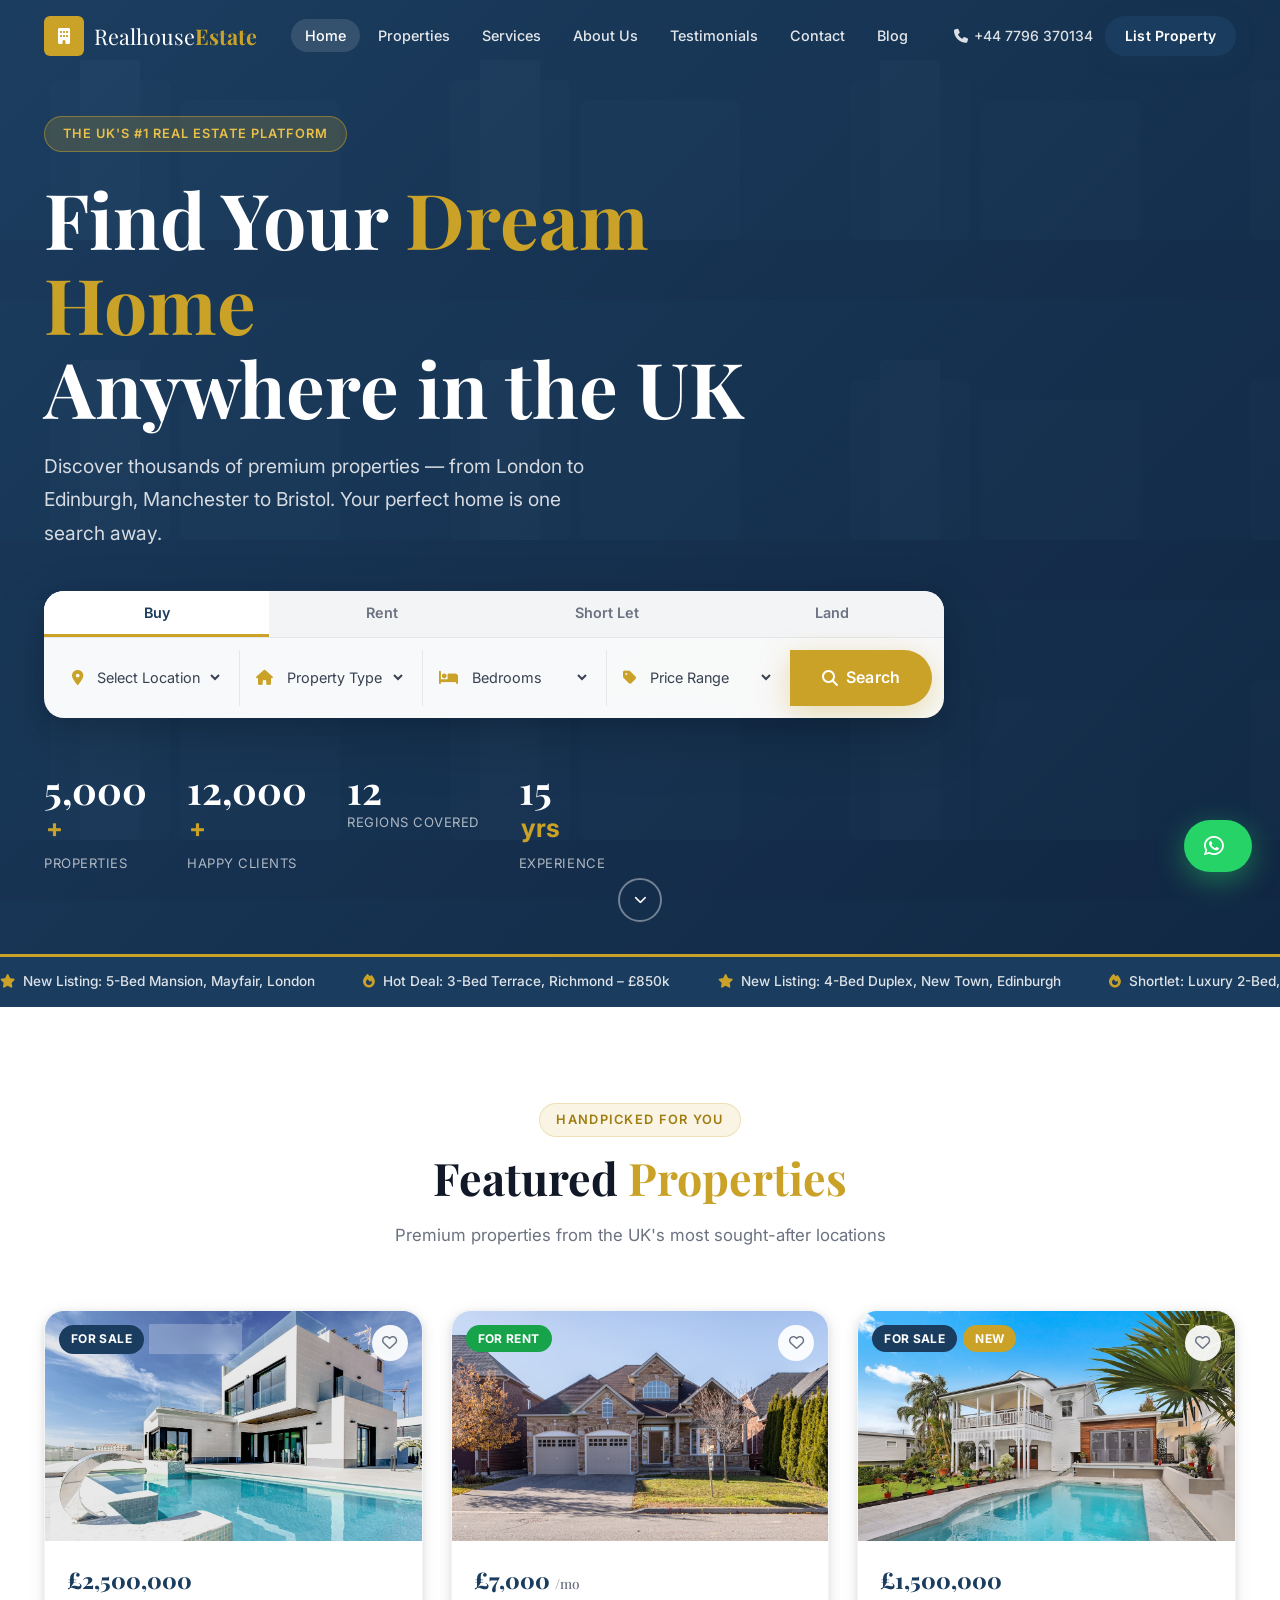
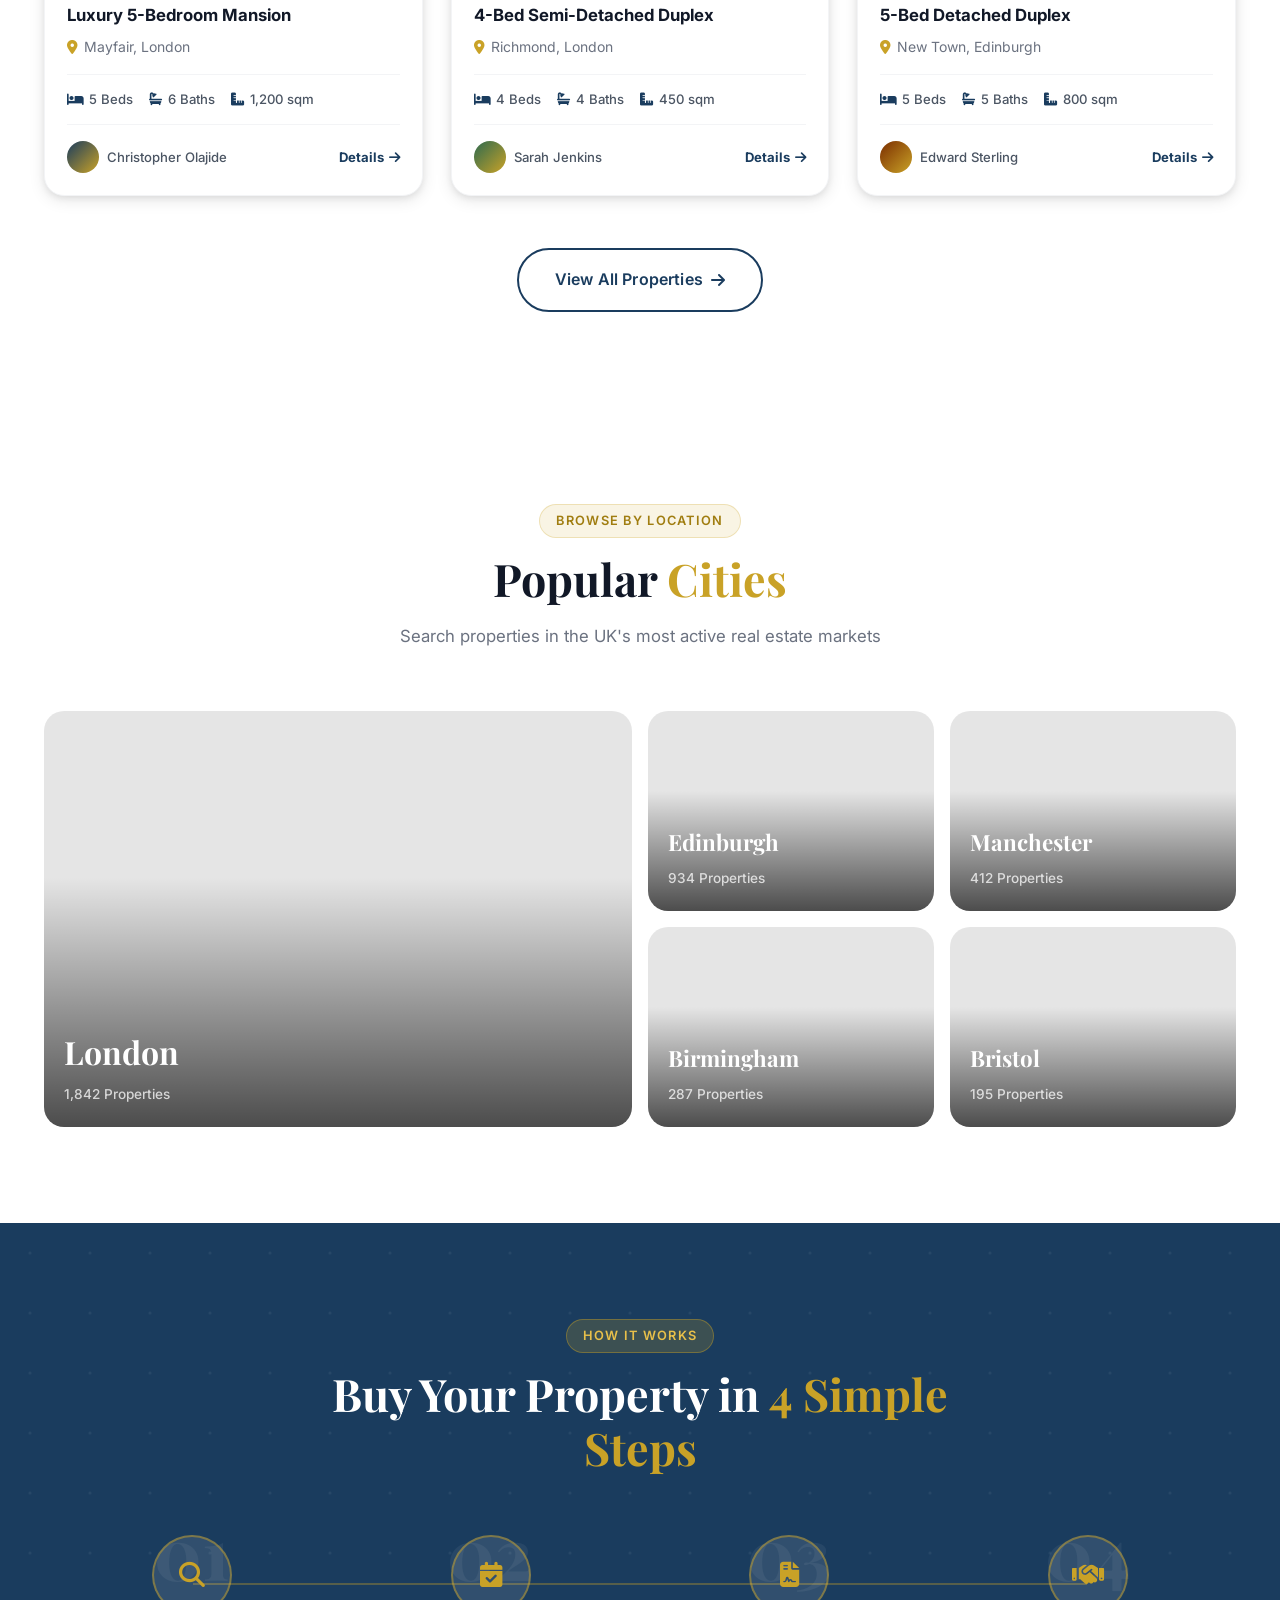
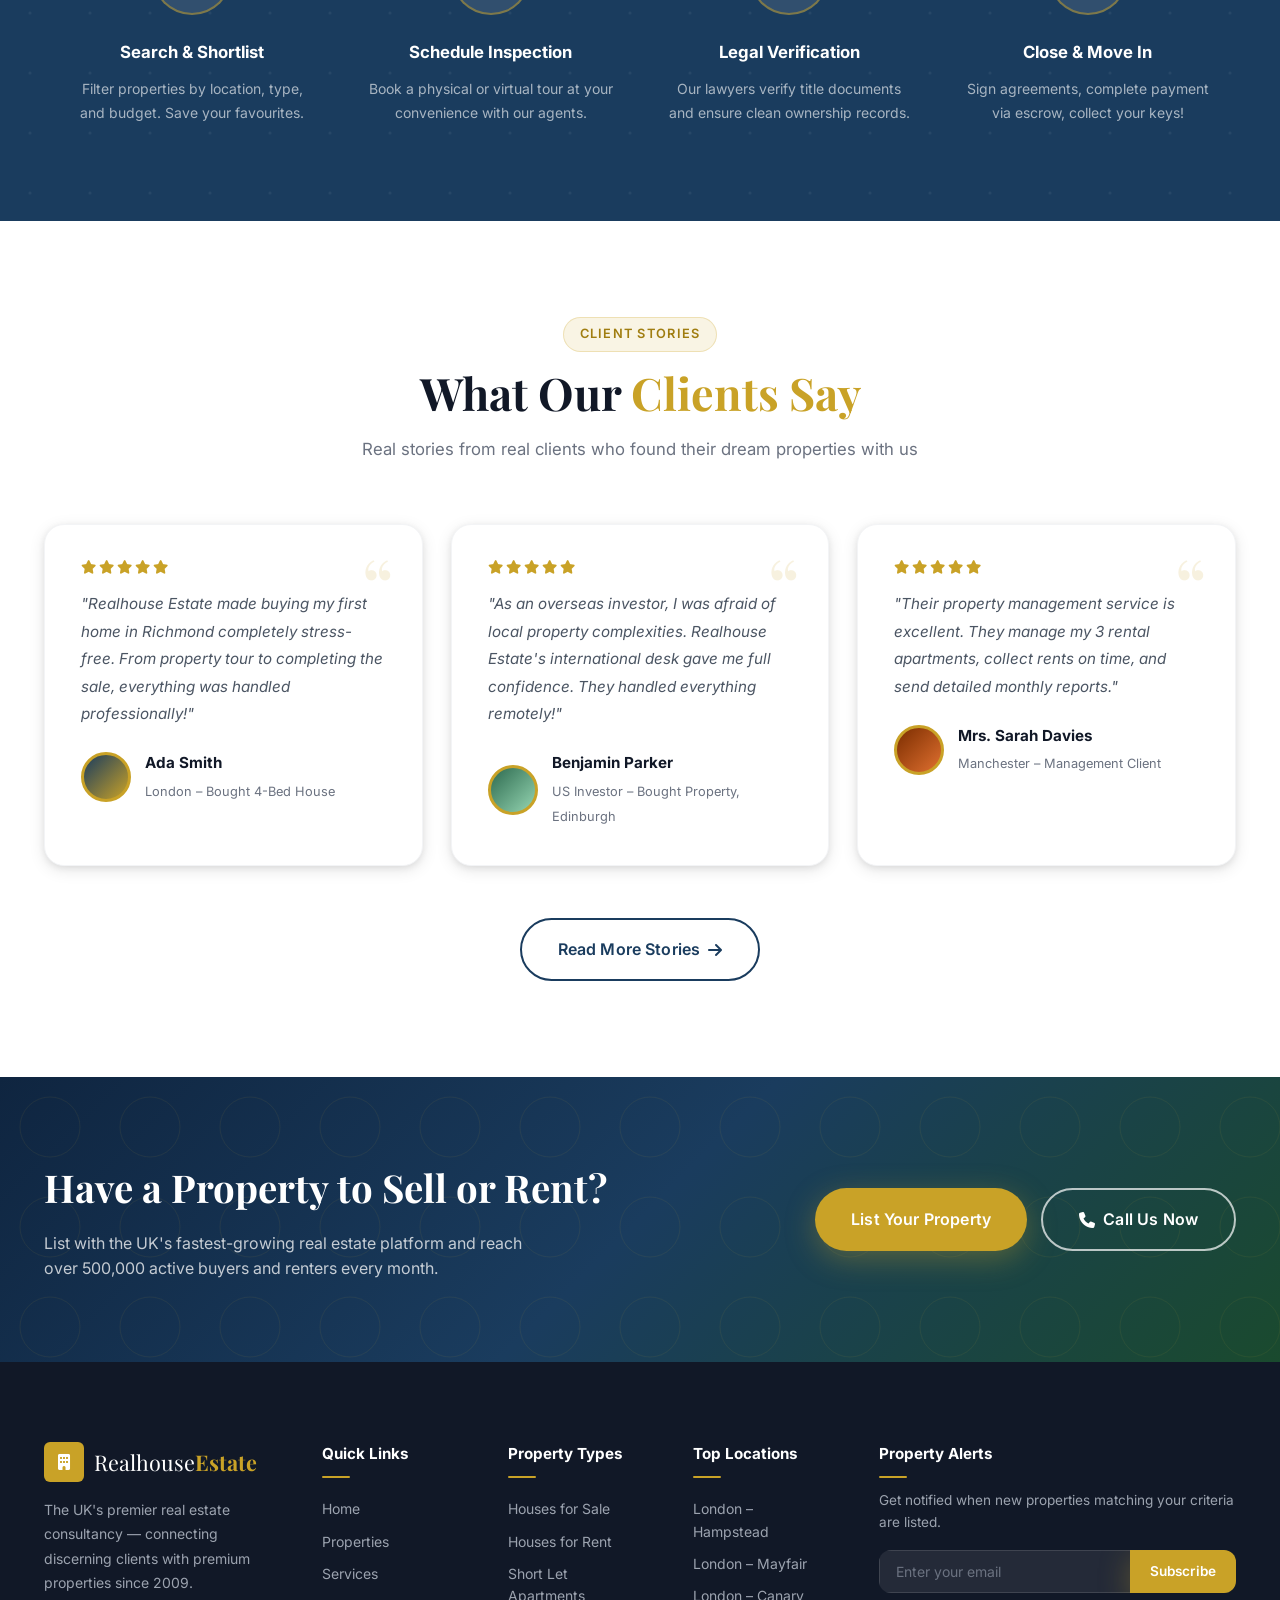
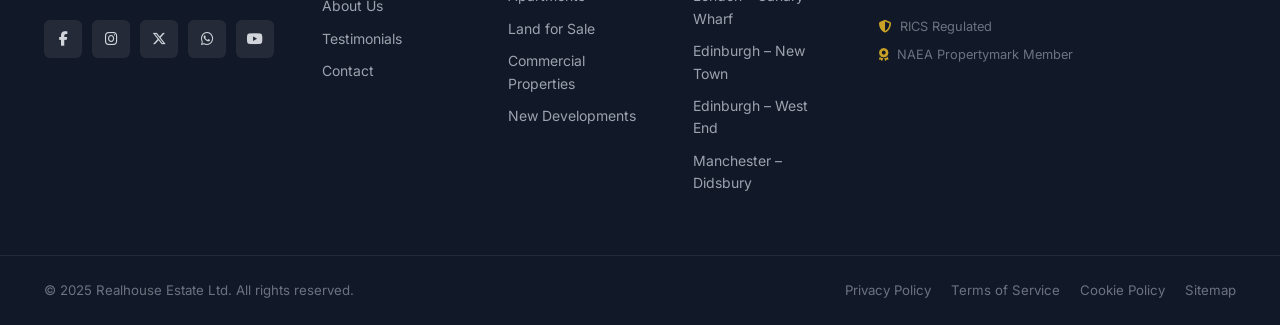
==== commit d07eb3b4: "ux: rename 'Land Measurement' label to 'Size' inside land search filter" ====
--- a/index.html
+++ b/index.html
@@ -82,7 +82,7 @@
           <div class="search-field" id="searchMeasurementField" style="display: none;">
             <i class="fas fa-ruler-combined"></i>
             <select>
-              <option value="">Land Measurement</option>
+              <option value="">Size</option>
               <option>Below 500 sqm</option>
               <option>500 sqm – 1,000 sqm</option>
               <option>1,000 sqm – 2,000 sqm</option>
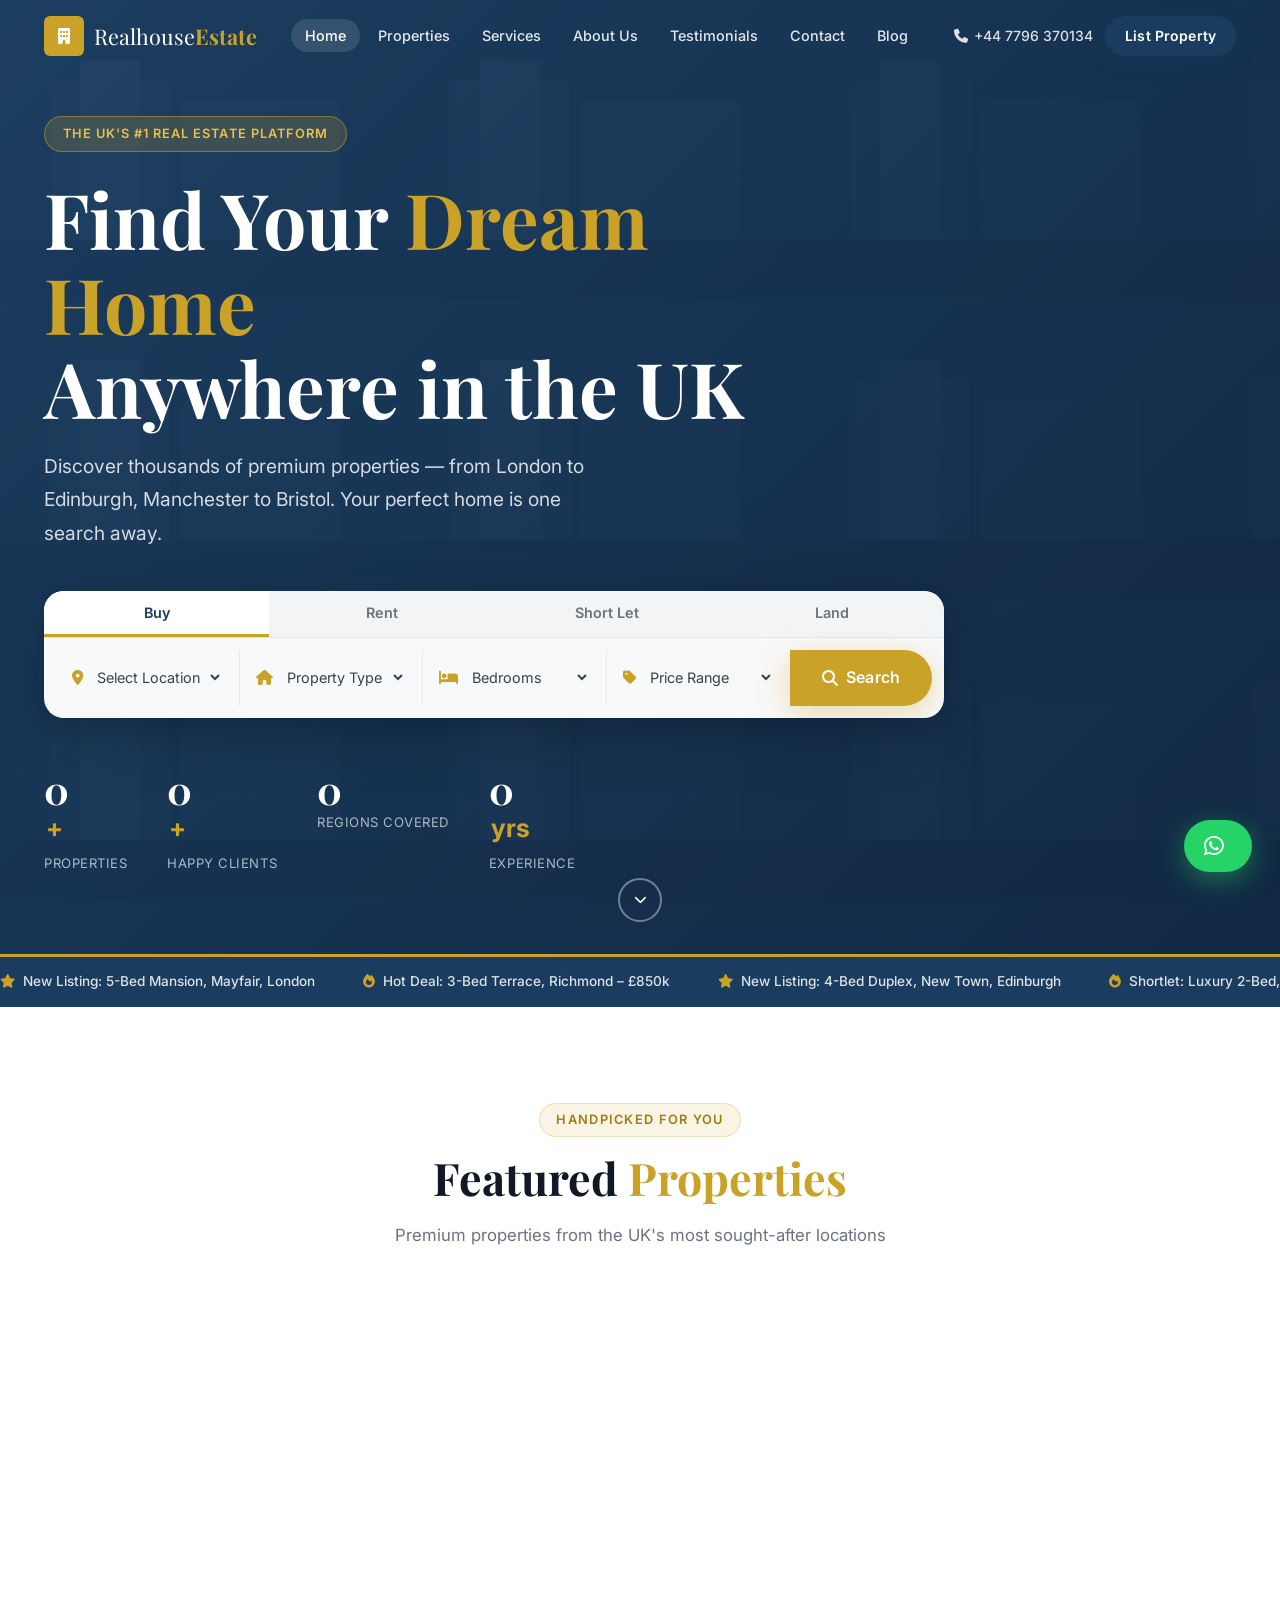
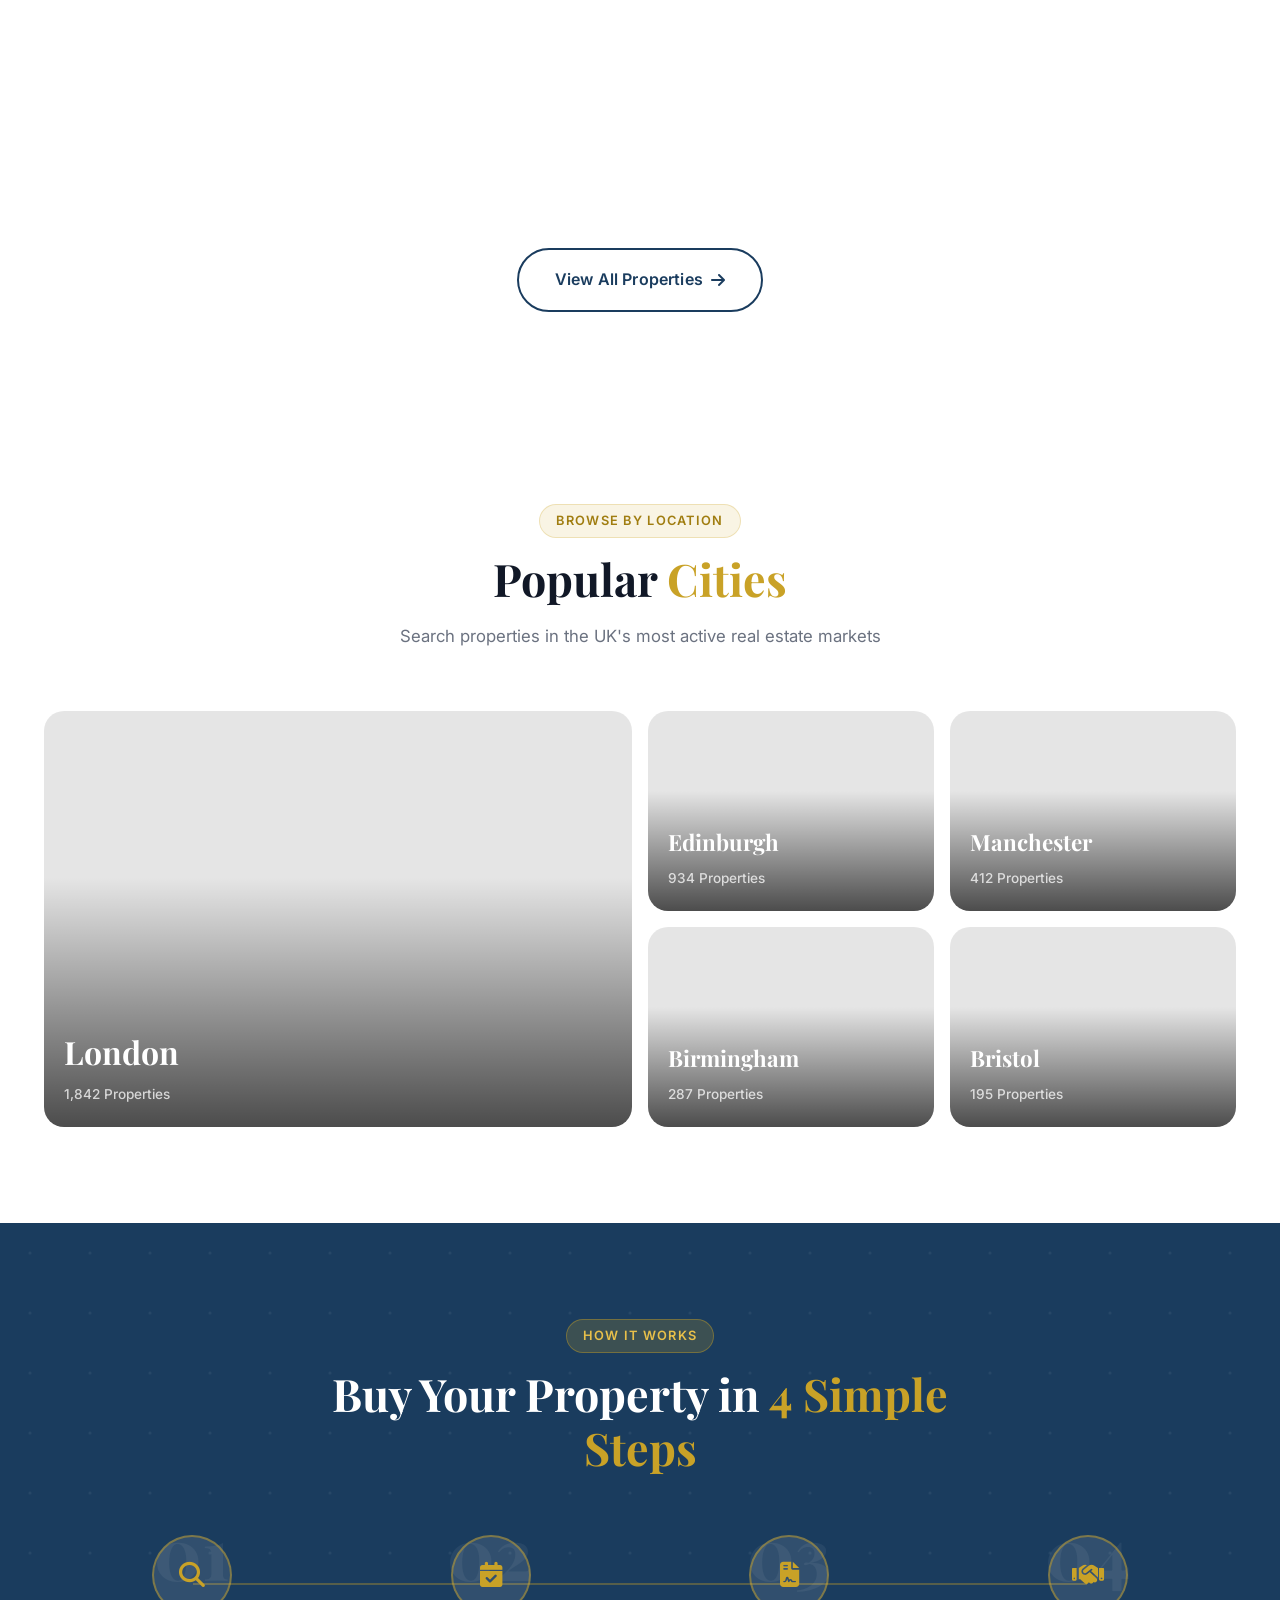
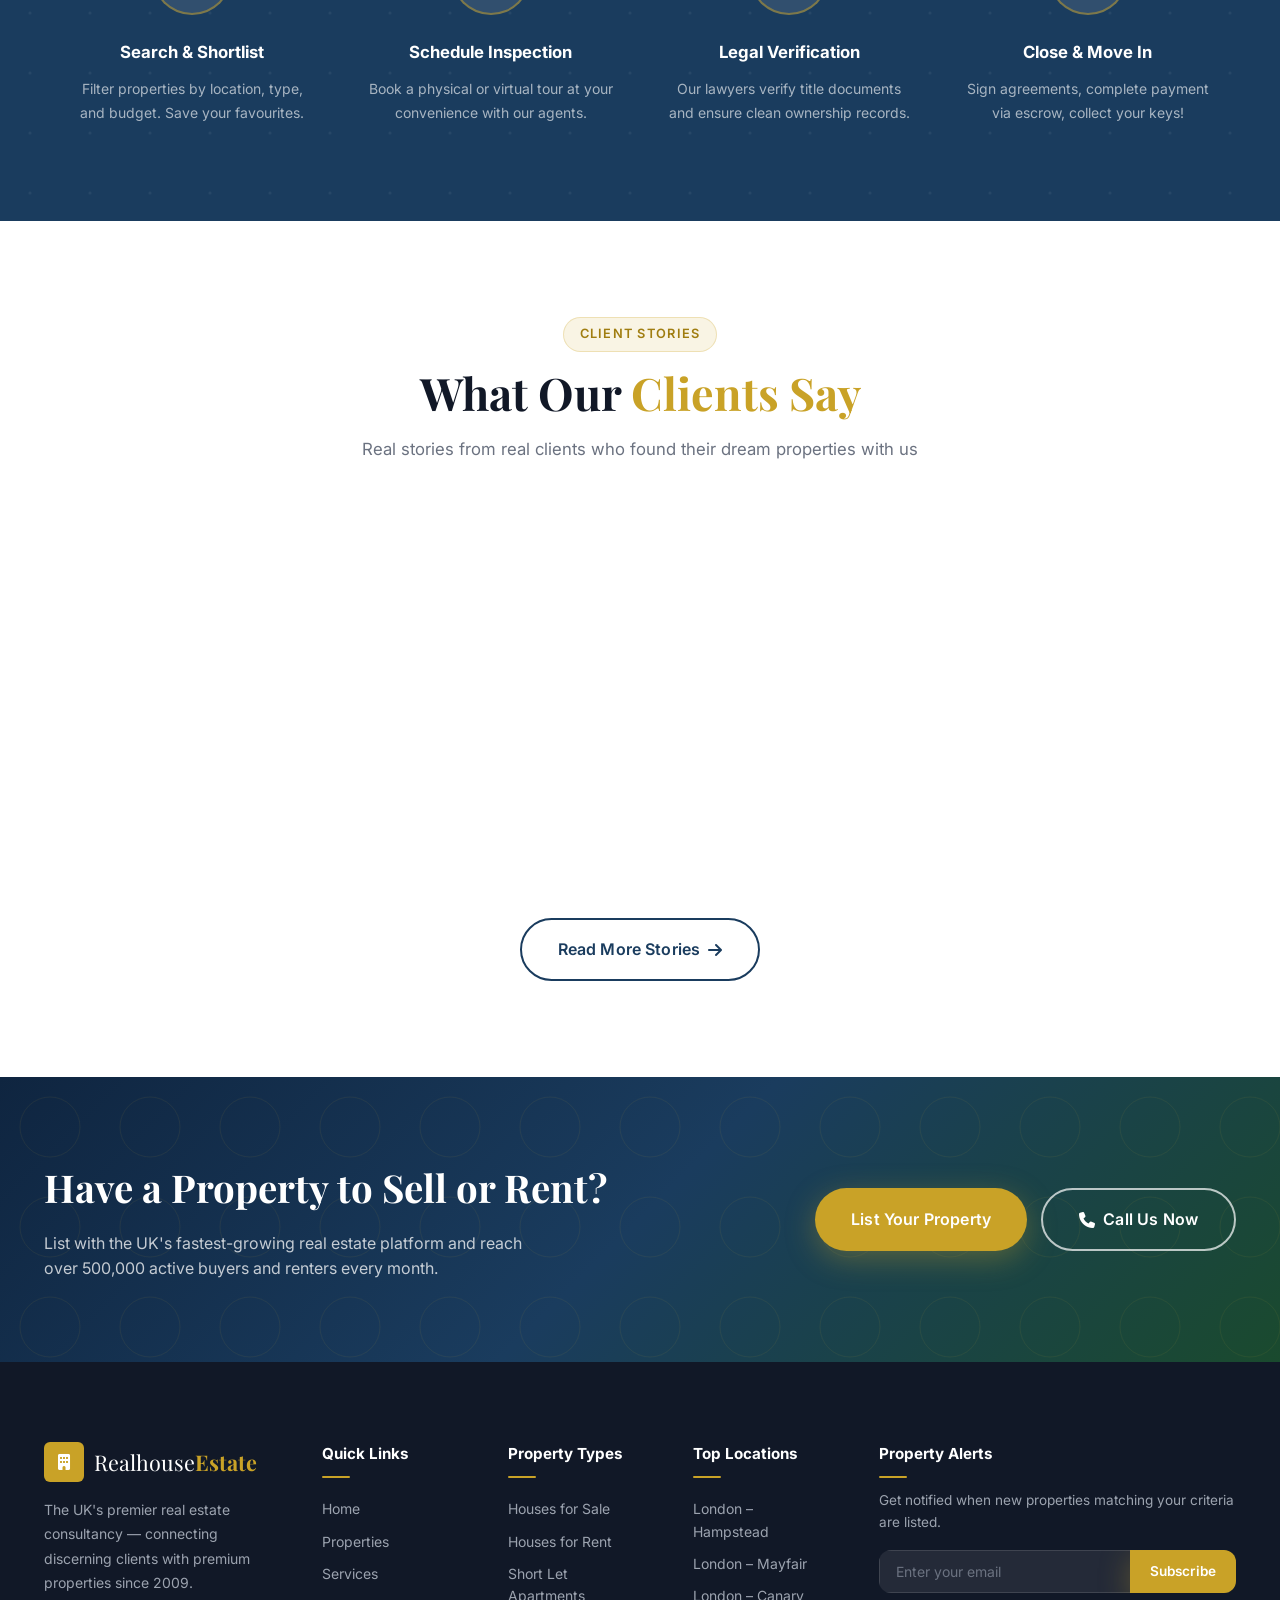
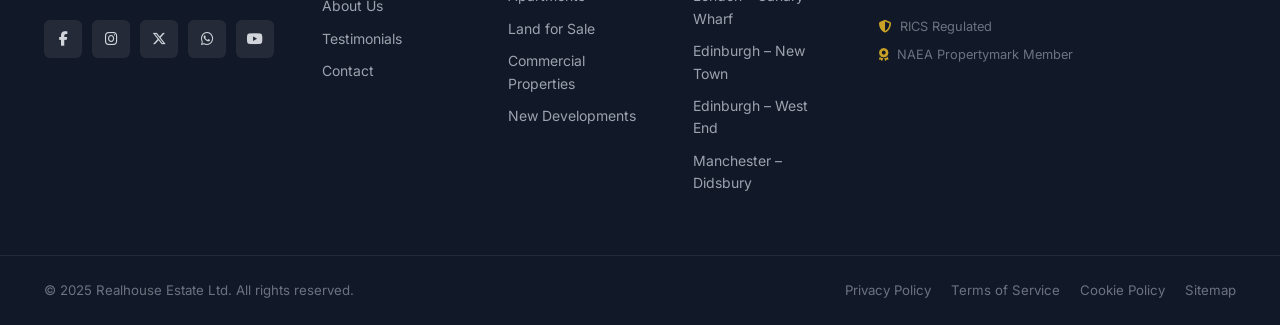
==== commit 66467598: "Perfected search engine with dynamic price options, synchronized filter pills, and precise location " ====
--- a/index.html
+++ b/index.html
@@ -61,18 +61,19 @@
           <button class="search-tab" data-tab="land">Land</button>
         </div>
         <div class="search-box__form">
-          <div class="search-field">
+          <div class="search-field" id="searchLocationField">
             <i class="fas fa-map-marker-alt"></i>
-            <select>
+            <select id="searchLocationSelect" class="search-location-select">
               <option value="">Select Location</option>
-              <option>Greater London</option><option>Edinburgh (Scotland)</option><option>Greater Manchester</option>
-              <option>West Midlands</option><option>Bristol</option><option>Bath</option>
-              <option>Yorkshire</option><option>Oxfordshire</option>
+              <option value="London">London (Greater London)</option>
+              <option value="Edinburgh">Edinburgh (Scotland)</option>
+              <option value="Windsor">Windsor (Berkshire)</option>
+              <option value="Wilmslow">Wilmslow (Cheshire)</option>
             </select>
           </div>
           <div class="search-field" id="searchTypeField">
             <i class="fas fa-home"></i>
-            <select>
+            <select id="searchTypeSelect" class="search-type-select">
               <option value="">Property Type</option>
               <option>Detached Duplex</option><option>Semi-Detached Duplex</option>
               <option>Terrace House</option><option>Flat / Apartment</option>
@@ -81,7 +82,7 @@
           </div>
           <div class="search-field" id="searchMeasurementField" style="display: none;">
             <i class="fas fa-ruler-combined"></i>
-            <select>
+            <select id="searchMeasurementSelect" class="search-measurement-select">
               <option value="">Size</option>
               <option>Below 500 sqm</option>
               <option>500 sqm – 1,000 sqm</option>
@@ -91,18 +92,20 @@
           </div>
           <div class="search-field" id="searchBedroomsField">
             <i class="fas fa-bed"></i>
-            <select>
+            <select id="searchBedroomsSelect" class="search-bedrooms-select">
               <option value="">Bedrooms</option>
               <option>1 Bedroom</option><option>2 Bedrooms</option><option>3 Bedrooms</option>
               <option>4 Bedrooms</option><option>5+ Bedrooms</option>
             </select>
           </div>
-          <div class="search-field">
+          <div class="search-field" id="searchPriceField">
             <i class="fas fa-tag"></i>
-            <select>
+            <select id="searchPriceSelect" class="search-price-select">
               <option value="">Price Range</option>
-              <option>Below £50k</option><option>£50k – £200k</option><option>£200k – £500k</option>
-              <option>£500k – £1M</option><option>£1M – £5M</option><option>Above £5M</option>
+              <option value="Below £500k">Below £500k</option>
+              <option value="£500k – £1M">£500k – £1M</option>
+              <option value="£1M – £2M">£1M – £2M</option>
+              <option value="Above £2M">Above £2M</option>
             </select>
           </div>
           <a href="properties.html" class="btn btn--gold btn--search"><i class="fas fa-search"></i> Search</a>
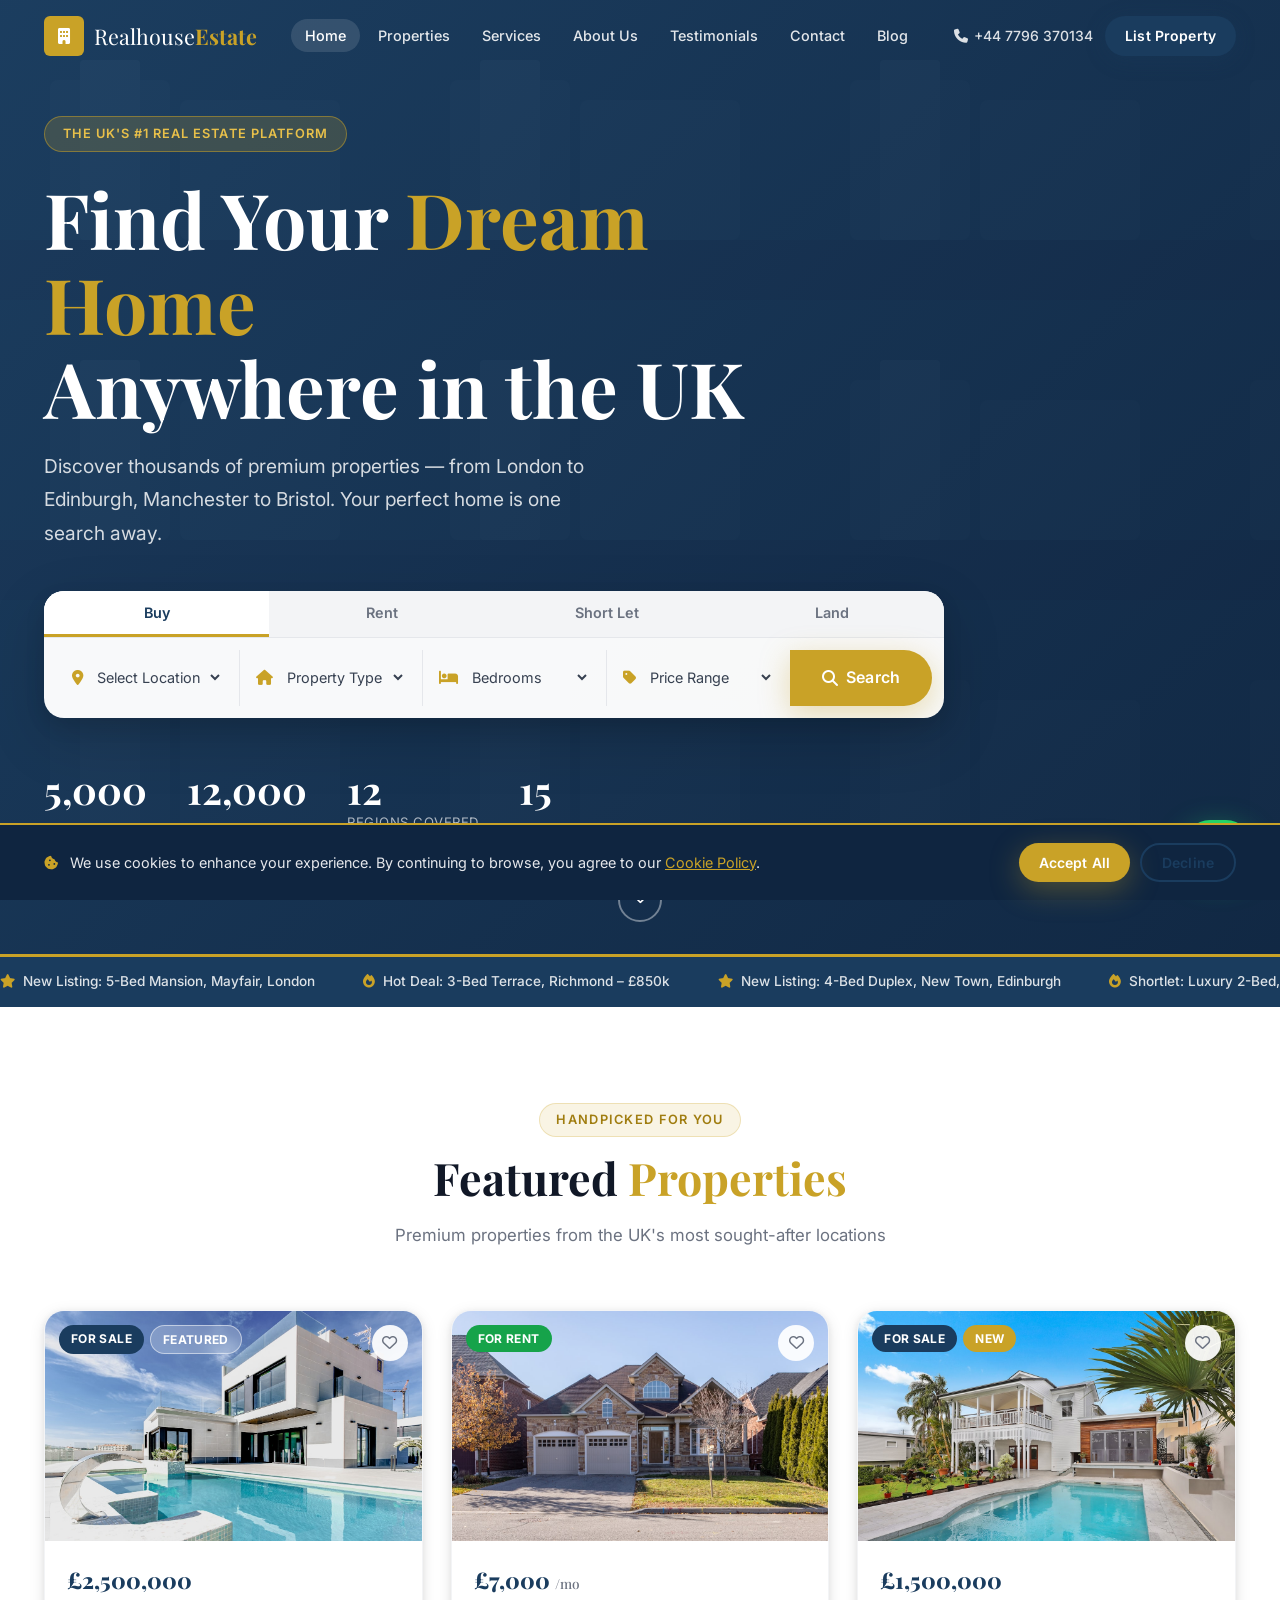
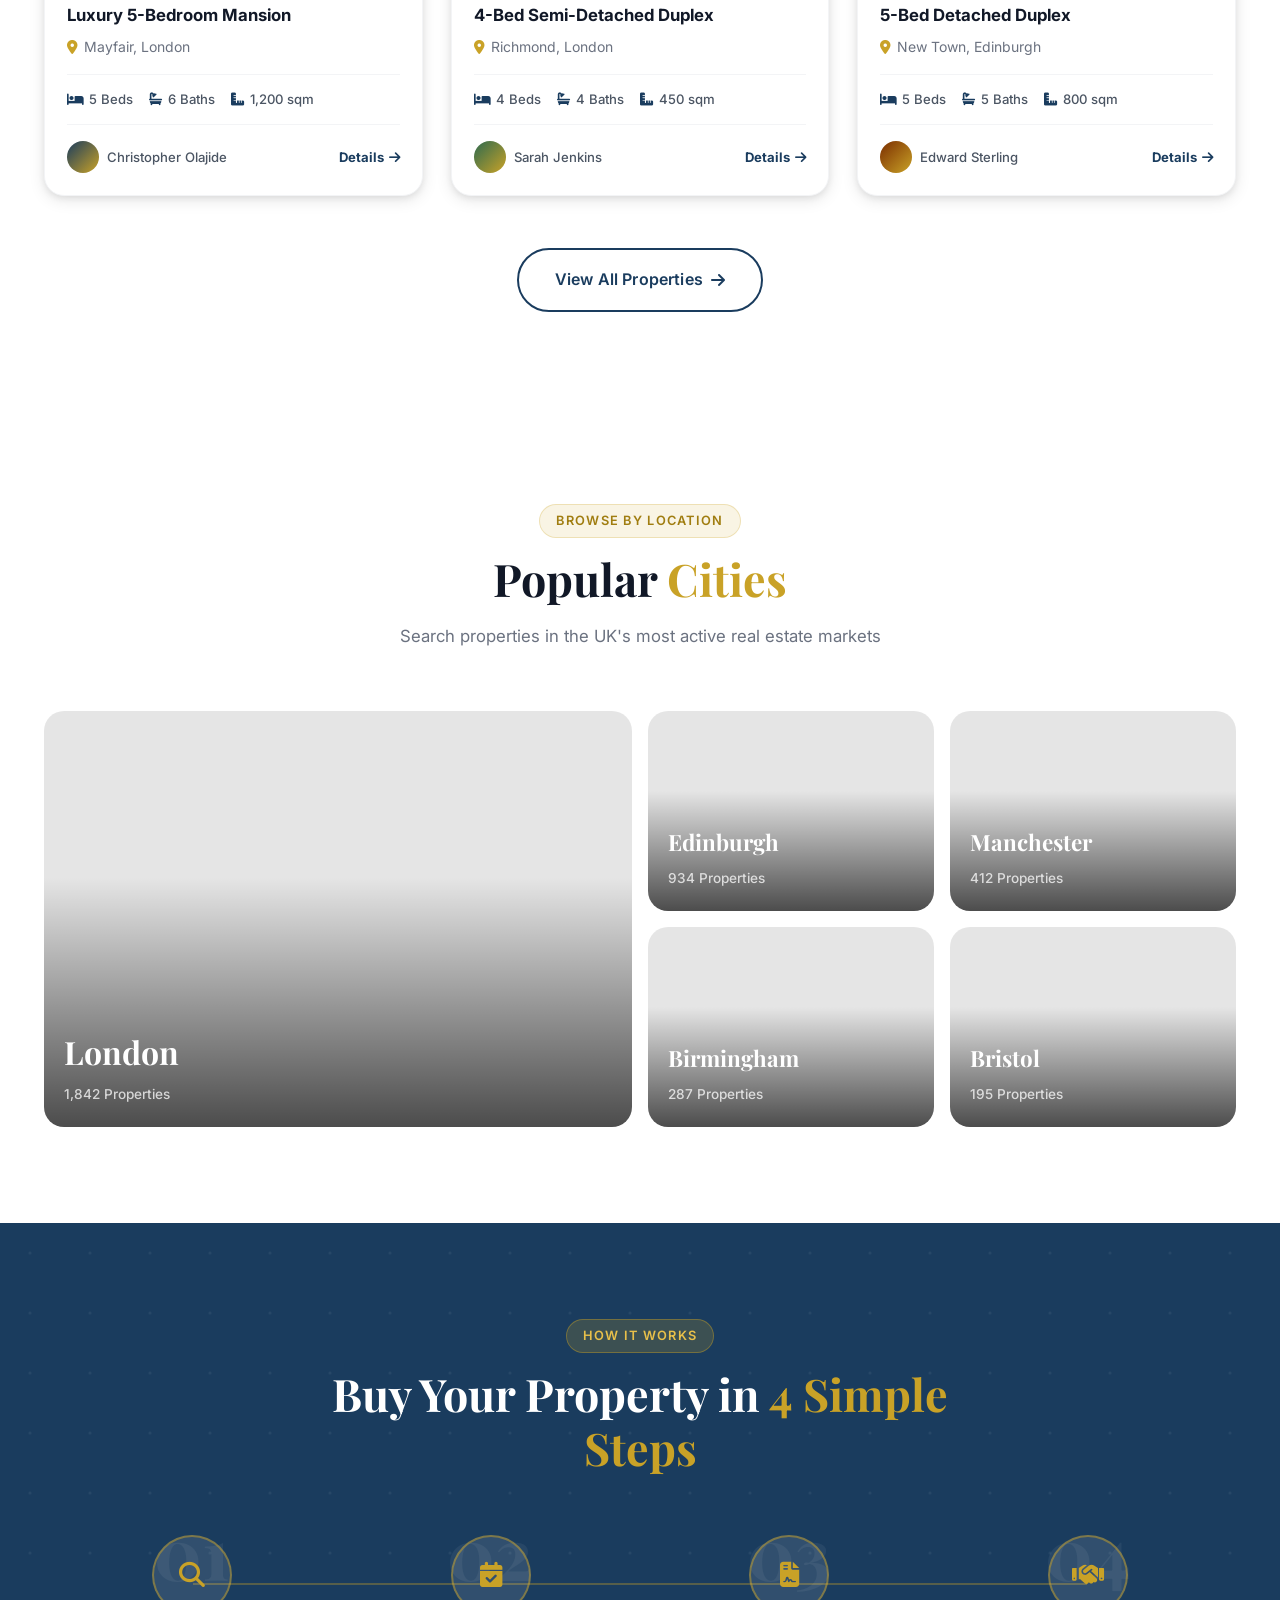
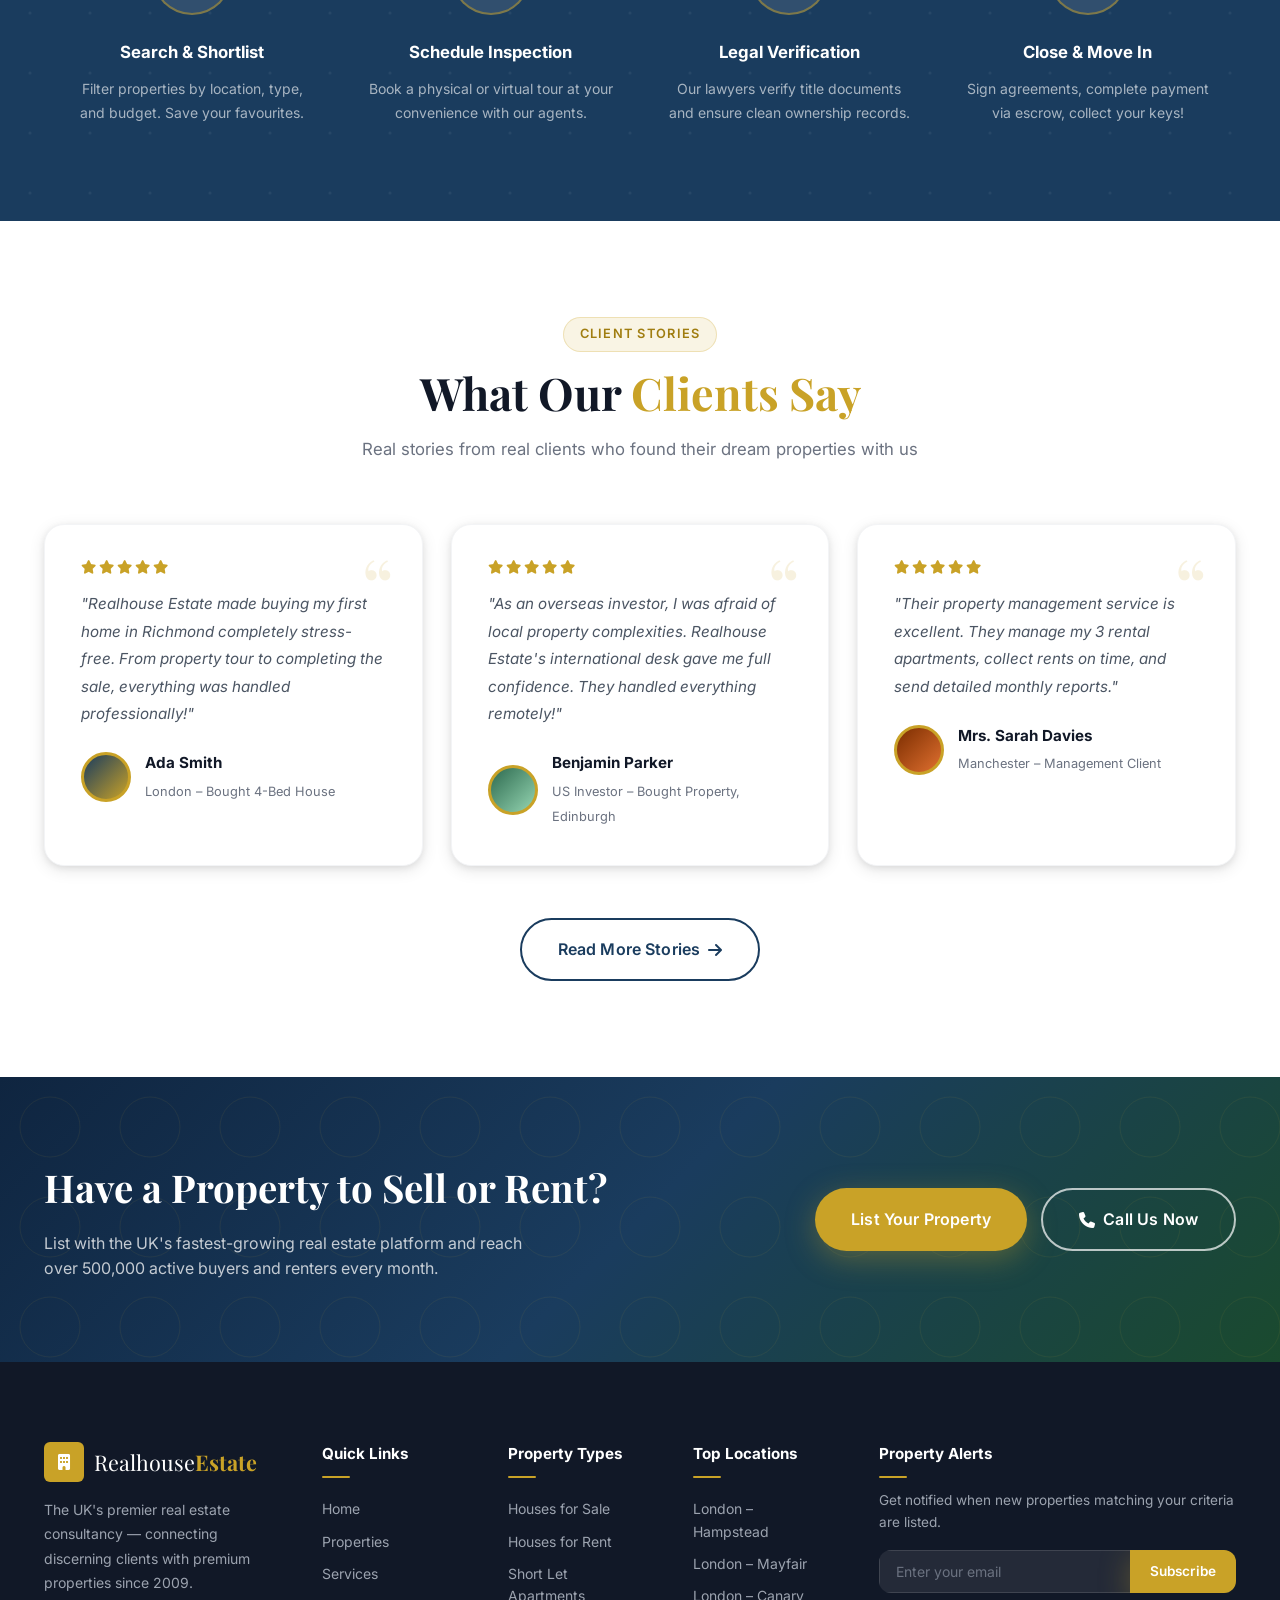
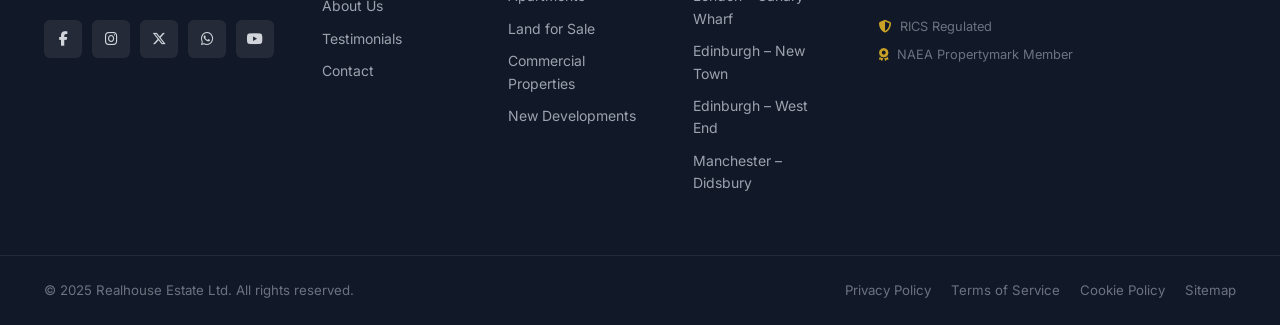
==== commit 59a295a3: "feat: sort, wishlist, city filters, blog filters, cookie consent, pagination fix, image cleanup - So" ====
--- a/index.html
+++ b/index.html
@@ -235,11 +235,11 @@
         <p class="section__subtitle">Search properties in the UK's most active real estate markets</p>
       </div>
       <div class="cities-grid">
-        <div class="city-card city-card--large"><div class="city-card__bg city-bg-1"></div><div class="city-card__content"><h3>London</h3><span>1,842 Properties</span></div></div>
-        <div class="city-card"><div class="city-card__bg city-bg-2"></div><div class="city-card__content"><h3>Edinburgh</h3><span>934 Properties</span></div></div>
-        <div class="city-card"><div class="city-card__bg city-bg-3"></div><div class="city-card__content"><h3>Manchester</h3><span>412 Properties</span></div></div>
-        <div class="city-card"><div class="city-card__bg city-bg-4"></div><div class="city-card__content"><h3>Birmingham</h3><span>287 Properties</span></div></div>
-        <div class="city-card"><div class="city-card__bg city-bg-5"></div><div class="city-card__content"><h3>Bristol</h3><span>195 Properties</span></div></div>
+        <a href="properties.html?location=London" class="city-card city-card--large"><div class="city-card__bg city-bg-1"></div><div class="city-card__content"><h3>London</h3><span>1,842 Properties</span></div></a>
+        <a href="properties.html?location=Edinburgh" class="city-card"><div class="city-card__bg city-bg-2"></div><div class="city-card__content"><h3>Edinburgh</h3><span>934 Properties</span></div></a>
+        <a href="properties.html?location=Manchester" class="city-card"><div class="city-card__bg city-bg-3"></div><div class="city-card__content"><h3>Manchester</h3><span>412 Properties</span></div></a>
+        <a href="properties.html?location=Birmingham" class="city-card"><div class="city-card__bg city-bg-4"></div><div class="city-card__content"><h3>Birmingham</h3><span>287 Properties</span></div></a>
+        <a href="properties.html?location=Bristol" class="city-card"><div class="city-card__bg city-bg-5"></div><div class="city-card__content"><h3>Bristol</h3><span>195 Properties</span></div></a>
       </div>
     </div>
   </section>
--- a/css/style.css
+++ b/css/style.css
@@ -3779,3 +3779,85 @@
     flex-direction: column;
   }
 }
+
+/* ============================================================
+   COOKIE CONSENT BANNER
+============================================================ */
+.cookie-banner {
+  position: fixed;
+  bottom: 0;
+  left: 0;
+  right: 0;
+  z-index: 10000;
+  background: var(--primary-dark);
+  border-top: 2px solid var(--gold);
+  padding: 0;
+  transform: translateY(100%);
+  opacity: 0;
+  transition: transform 0.4s cubic-bezier(0.4, 0, 0.2, 1), opacity 0.4s ease;
+}
+
+.cookie-banner--visible {
+  transform: translateY(0);
+  opacity: 1;
+}
+
+.cookie-banner__inner {
+  max-width: var(--container);
+  margin: 0 auto;
+  padding: 18px 24px;
+  display: flex;
+  align-items: center;
+  justify-content: space-between;
+  gap: 20px;
+  flex-wrap: wrap;
+}
+
+.cookie-banner__inner p {
+  color: var(--gray-200);
+  font-size: 0.9rem;
+  margin: 0;
+  line-height: 1.5;
+}
+
+.cookie-banner__inner p i {
+  color: var(--gold);
+  margin-right: 8px;
+}
+
+.cookie-banner__inner p a {
+  color: var(--gold);
+  text-decoration: underline;
+}
+
+.cookie-banner__actions {
+  display: flex;
+  gap: 10px;
+  flex-shrink: 0;
+}
+
+/* ============================================================
+   RESULTS INFO (replaces fake pagination)
+============================================================ */
+.results-info {
+  text-align: center;
+  padding: 32px 0 8px;
+}
+
+.results-info p {
+  color: var(--gray-500);
+  font-size: 0.95rem;
+}
+
+/* ============================================================
+   CITY CARD ANCHOR FIX
+============================================================ */
+a.city-card {
+  text-decoration: none;
+  color: inherit;
+  display: block;
+}
+
+a.city-card:hover {
+  text-decoration: none;
+}
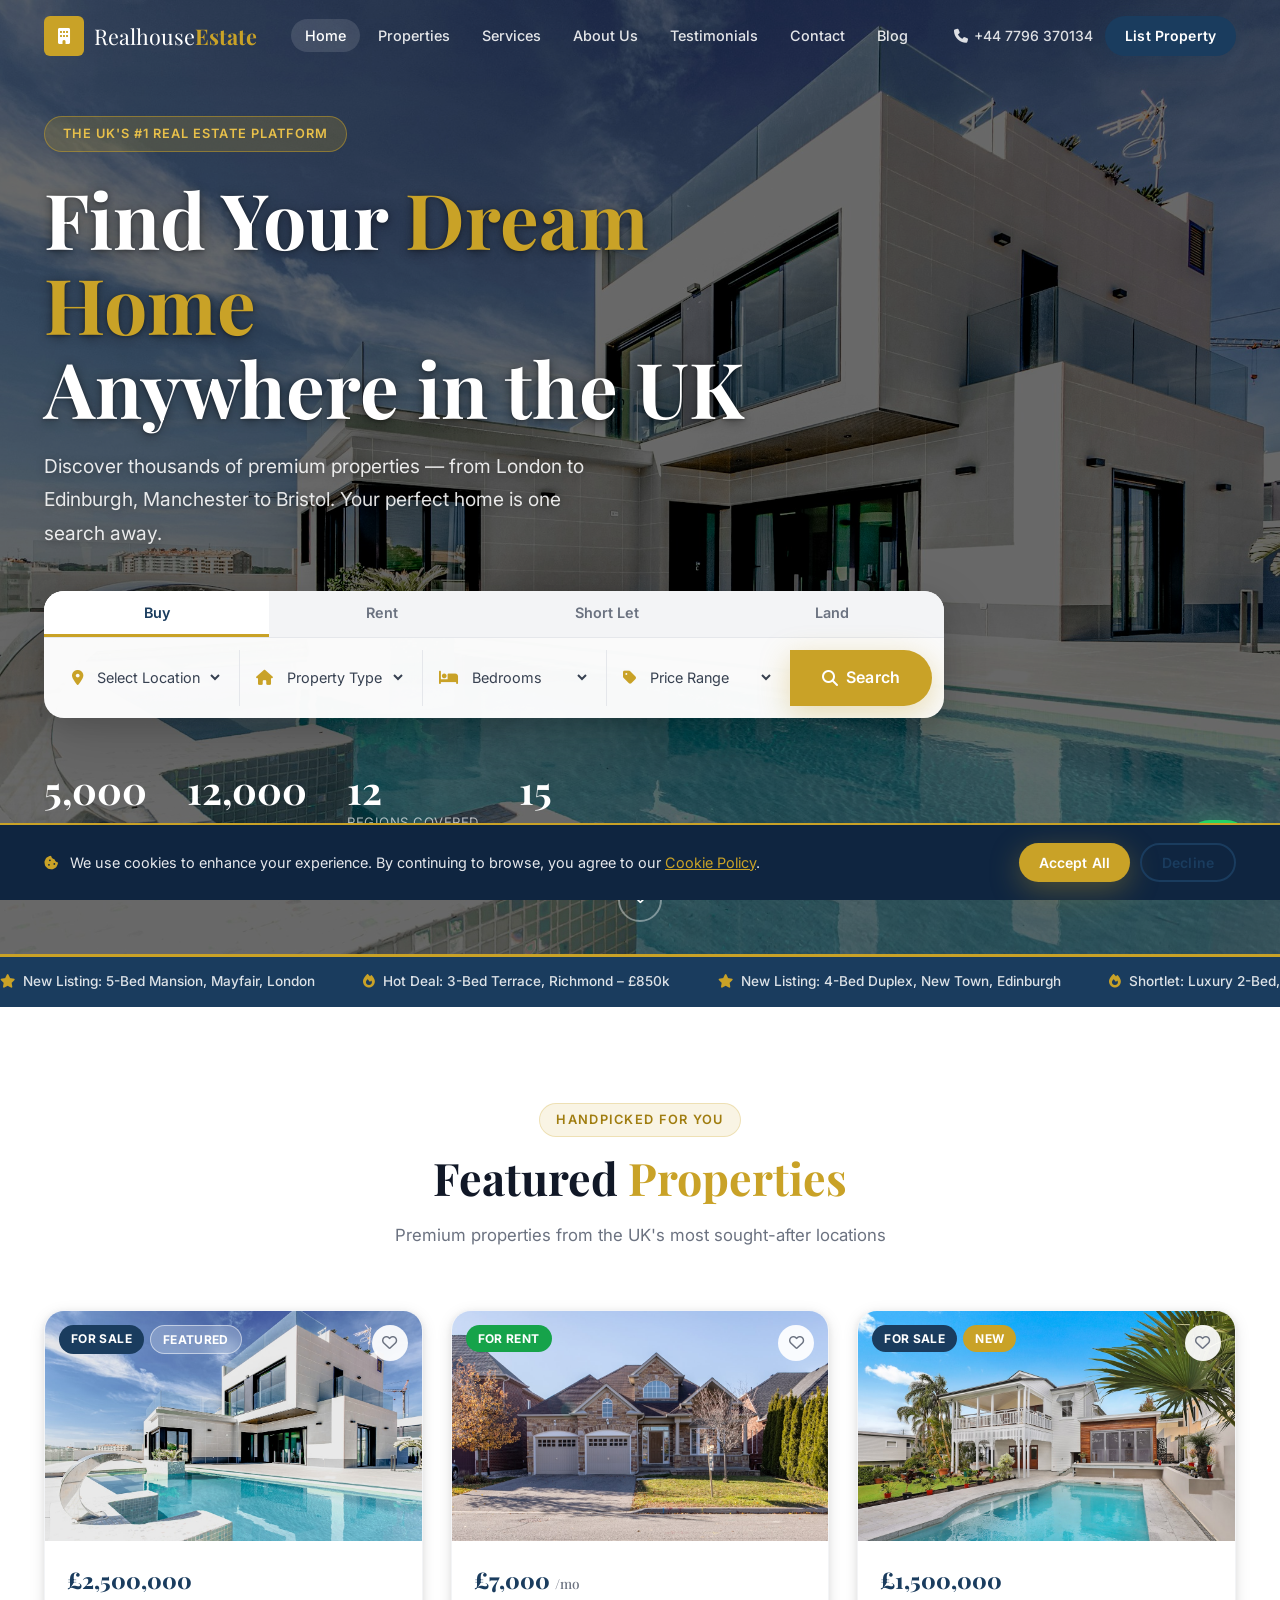
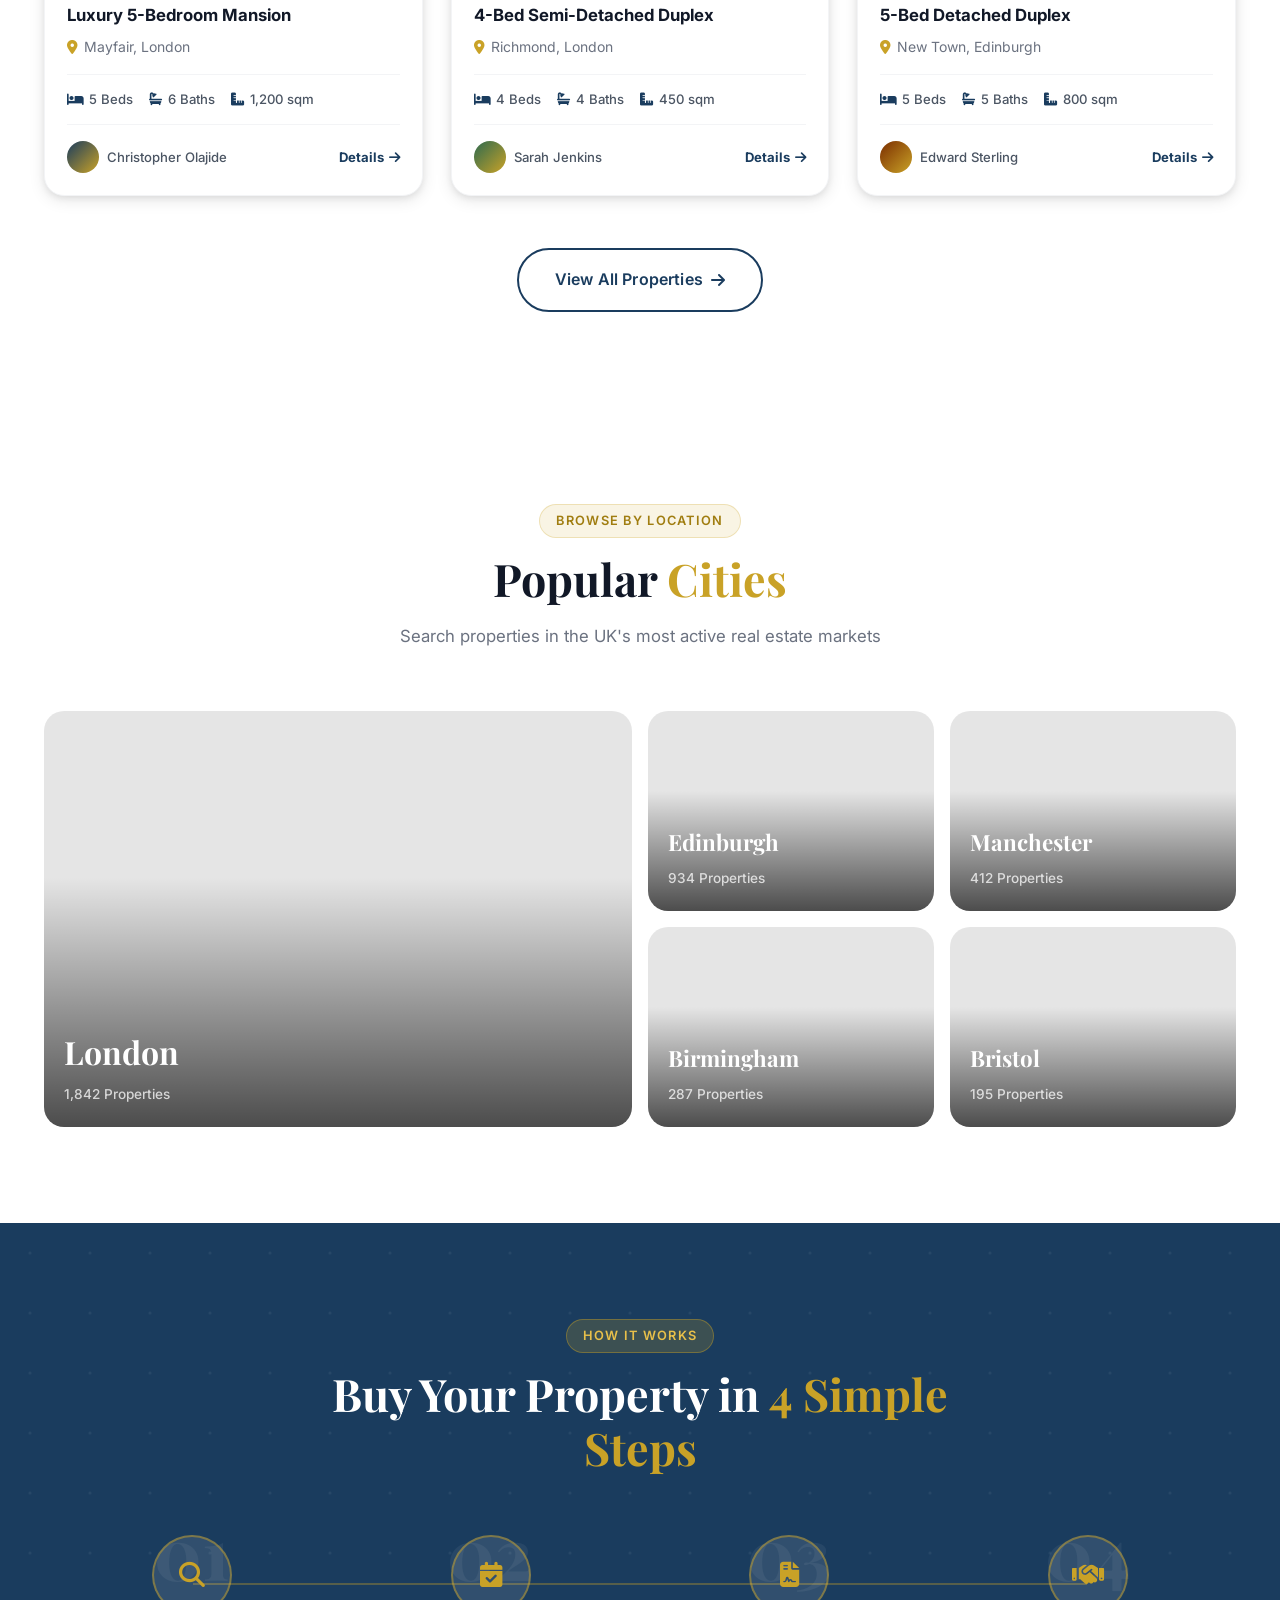
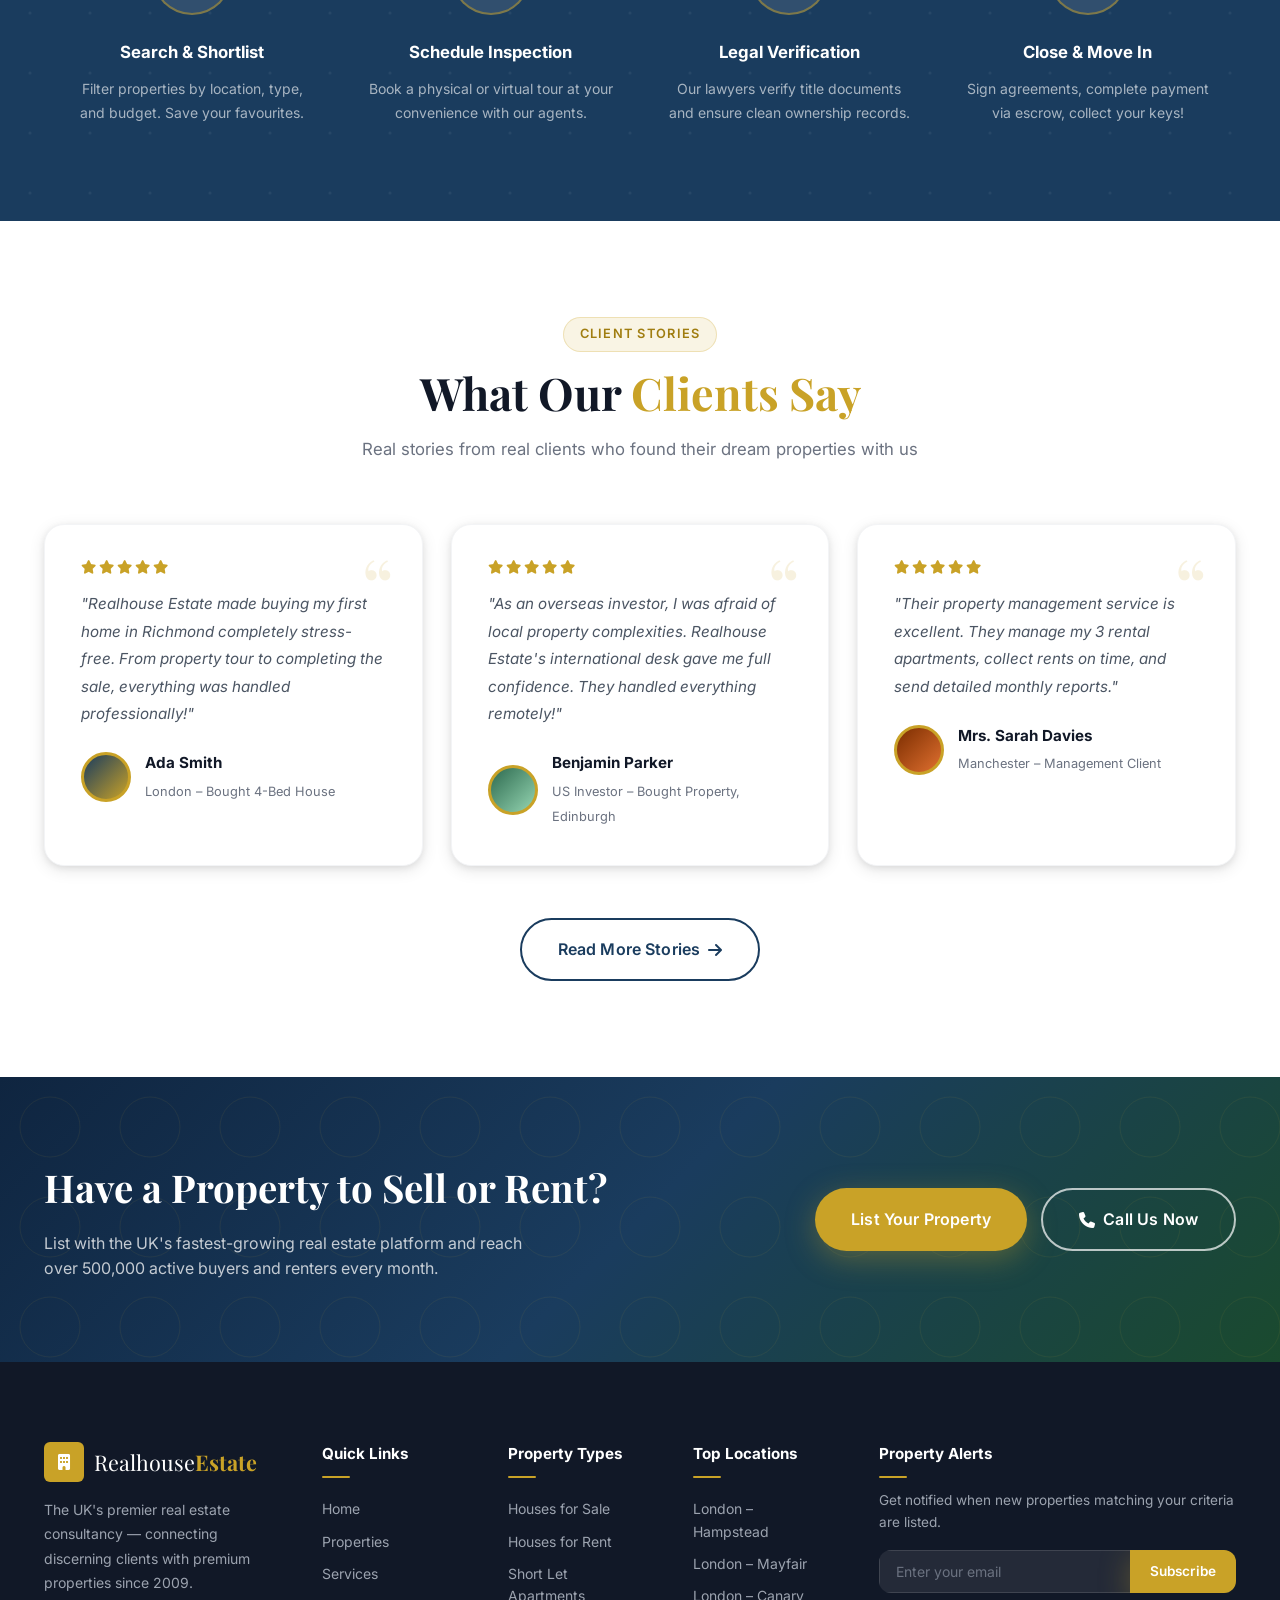
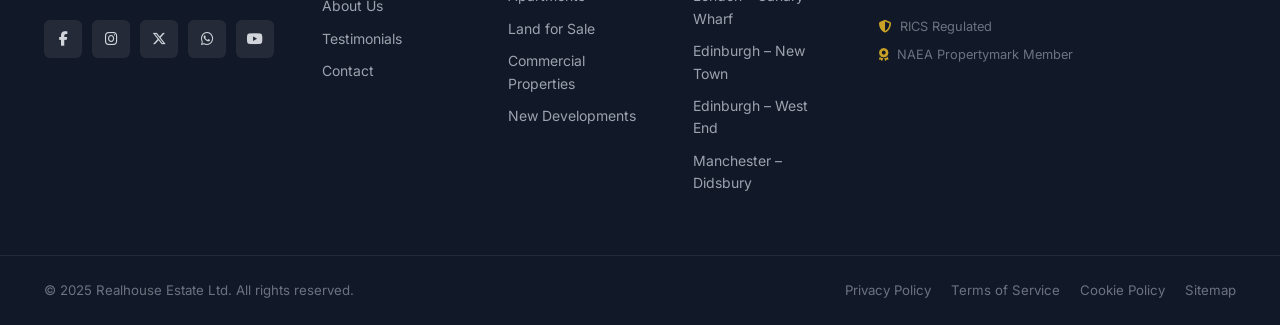
==== commit 221d0ace: "ui: change WhatsApp Broker button to Chat with us with chat icon" ====
--- a/index.html
+++ b/index.html
@@ -410,7 +410,7 @@
             </div>
             <div class="modal-action-buttons">
               <a href="https://wa.me/447796370134" id="modalPropertyWhatsappCta" class="btn btn--gold btn--full" target="_blank" rel="noopener">
-                <i class="fab fa-whatsapp"></i> WhatsApp Broker
+                <i class="fas fa-comments"></i> Chat with us
               </a>
               <a href="mailto:info@rexleyadio.com" id="modalPropertyEmailCta" class="btn btn--outline btn--full">
                 <i class="far fa-envelope"></i> Email Enquiry
--- a/css/style.css
+++ b/css/style.css
@@ -378,34 +378,31 @@
   background-position: center;
   opacity: 0;
   transition: opacity 1.2s ease;
+  image-rendering: -webkit-optimize-contrast;
+  image-rendering: crisp-edges;
+  filter: brightness(0.45);
 }
 
 .hero__slide.active { opacity: 1; }
 
 .hero__slide--1 {
-  background: linear-gradient(135deg, #1a3c5e 0%, #0f2540 30%, #1a4a2e 70%, #0d3020 100%);
-  background-image:
-    linear-gradient(135deg, rgba(26,60,94,0.85), rgba(15,37,64,0.9)),
-    url("data:image/svg+xml,%3Csvg xmlns='http://www.w3.org/2000/svg' width='400' height='300'%3E%3Crect width='400' height='300' fill='%23234567'/%3E%3Crect x='50' y='80' width='120' height='160' rx='8' fill='%23345678'/%3E%3Crect x='80' y='60' width='60' height='180' rx='4' fill='%23456789'/%3E%3Crect x='180' y='100' width='160' height='140' rx='8' fill='%23345678'/%3E%3Crect x='0' y='240' width='400' height='60' fill='%23223355'/%3E%3C/svg%3E");
+  background: url('../images/hero-slide-1.jpg') center/cover no-repeat;
 }
 
 .hero__slide--2 {
-  background: linear-gradient(135deg, rgba(20,50,80,0.88), rgba(10,30,55,0.92));
+  background: url('../images/hero-slide-2.jpg') center/cover no-repeat;
 }
 
 .hero__slide--3 {
-  background: linear-gradient(135deg, rgba(30,60,40,0.88), rgba(10,35,60,0.92));
+  background: url('../images/hero-slide-3.jpg') center/cover no-repeat;
 }
 
 .hero__overlay {
   position: absolute;
   inset: 0;
-  background: linear-gradient(
-    to bottom,
-    rgba(10,20,40,0.55) 0%,
-    rgba(10,20,40,0.45) 50%,
-    rgba(10,20,40,0.75) 100%
-  );
+  background:
+    linear-gradient(135deg, rgba(10,25,50,0.55) 0%, rgba(15,37,64,0.45) 50%, rgba(10,25,50,0.60) 100%),
+    linear-gradient(to bottom, rgba(5,10,20,0.35) 0%, transparent 40%, rgba(5,10,20,0.50) 100%);
 }
 
 .hero__content {
@@ -441,14 +438,16 @@
   line-height: 1.1;
   margin-bottom: 20px;
   max-width: 760px;
+  text-shadow: 0 2px 12px rgba(0,0,0,0.45), 0 1px 3px rgba(0,0,0,0.3);
 }
 
 .hero__subtitle {
-  color: rgba(255,255,255,0.82);
+  color: rgba(255,255,255,0.88);
   font-size: clamp(1rem, 2vw, 1.2rem);
   max-width: 560px;
   margin-bottom: 40px;
   line-height: 1.75;
+  text-shadow: 0 1px 8px rgba(0,0,0,0.35);
 }
 
 /* Search Box */
@@ -2266,13 +2265,15 @@
   inset: 0;
   background-size: cover;
   background-position: center;
-}
-
-.pb-properties { background: linear-gradient(135deg, #1a3c5e 0%, #0f2540 50%, #1a3c5e 100%); }
-.pb-services   { background: linear-gradient(135deg, #0f2540 0%, #1a4a2e 50%, #0d3020 100%); }
-.pb-about      { background: linear-gradient(135deg, #3d1f8a 0%, #1a3c5e 50%, #0f2540 100%); }
-.pb-testimonials { background: linear-gradient(135deg, #7b2d00 0%, #1a3c5e 50%, #0f2540 100%); }
-.pb-contact    { background: linear-gradient(135deg, #023e8a 0%, #1a3c5e 50%, #0f2540 100%); }
+  image-rendering: -webkit-optimize-contrast;
+  image-rendering: crisp-edges;
+}
+
+.pb-properties { background: url('../images/banner-properties.jpg') center/cover no-repeat; }
+.pb-services   { background: url('../images/banner-services.jpg') center/cover no-repeat; }
+.pb-about      { background: url('../images/banner-about.jpg') center/cover no-repeat; }
+.pb-testimonials { background: url('../images/banner-testimonials.jpg') center/cover no-repeat; }
+.pb-contact    { background: url('../images/banner-contact.jpg') center/cover no-repeat; }
 
 .page-banner__bg::after {
   content: '';
@@ -2284,7 +2285,9 @@
 .page-banner__overlay {
   position: absolute;
   inset: 0;
-  background: linear-gradient(to bottom, rgba(10,20,40,0.55), rgba(10,20,40,0.7));
+  background:
+    linear-gradient(135deg, rgba(15,37,64,0.75) 0%, rgba(26,60,94,0.60) 50%, rgba(15,37,64,0.80) 100%),
+    linear-gradient(to bottom, rgba(10,15,30,0.45) 0%, transparent 40%, rgba(10,15,30,0.60) 100%);
 }
 
 .page-banner__content {
@@ -2299,14 +2302,16 @@
   color: var(--white);
   margin-bottom: 16px;
   line-height: 1.2;
+  text-shadow: 0 2px 16px rgba(0,0,0,0.50), 0 1px 4px rgba(0,0,0,0.35);
 }
 
 .page-banner__content p {
-  color: rgba(255,255,255,0.78);
+  color: rgba(255,255,255,0.88);
   font-size: 1.05rem;
   max-width: 540px;
   margin: 0 auto;
   line-height: 1.7;
+  text-shadow: 0 1px 8px rgba(0,0,0,0.30);
 }
 
 /* Breadcrumb */
@@ -3156,7 +3161,7 @@
    BLOG PAGE
    ============================================================ */
 .pb-blog {
-  background: linear-gradient(135deg, var(--primary) 0%, #0d2a5e 60%, #1a3a7a 100%);
+  background: url('../images/banner-blog.jpg') center/cover no-repeat;
 }
 
 /* Blog hero / featured post */
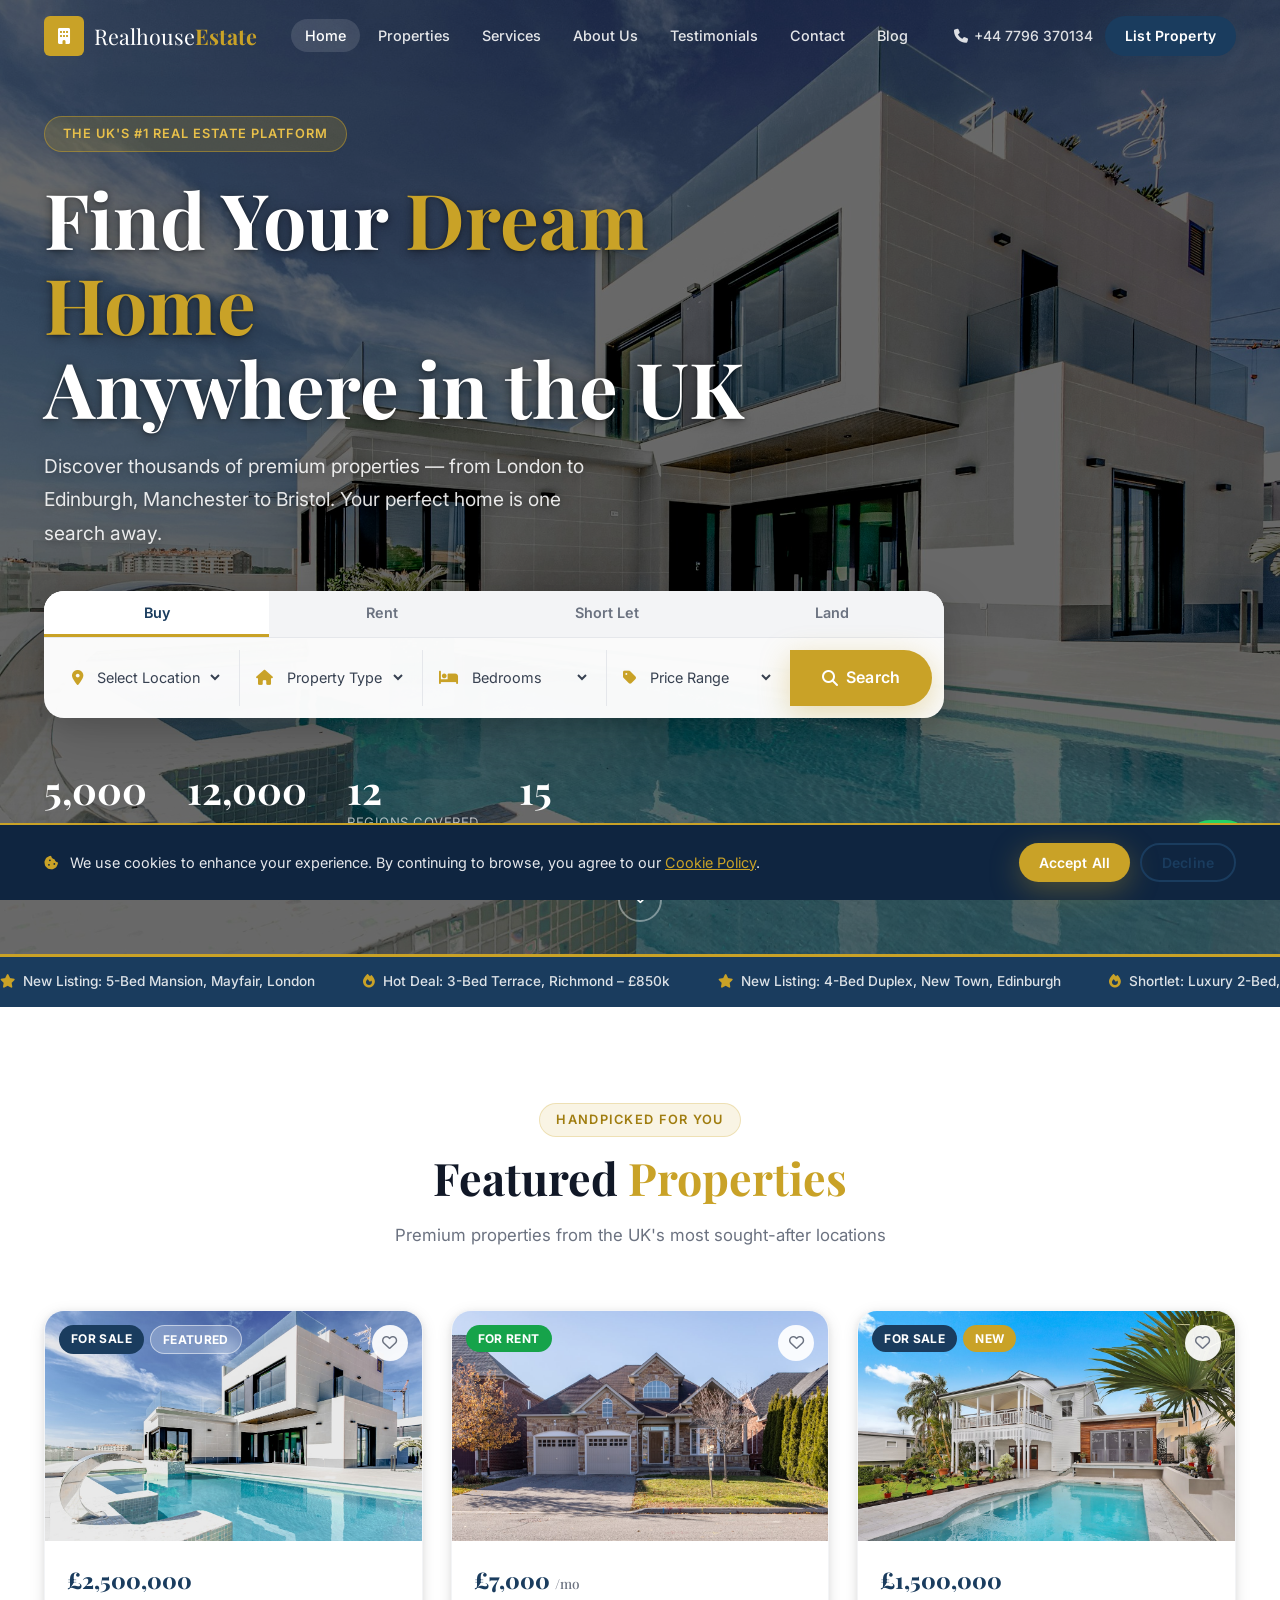
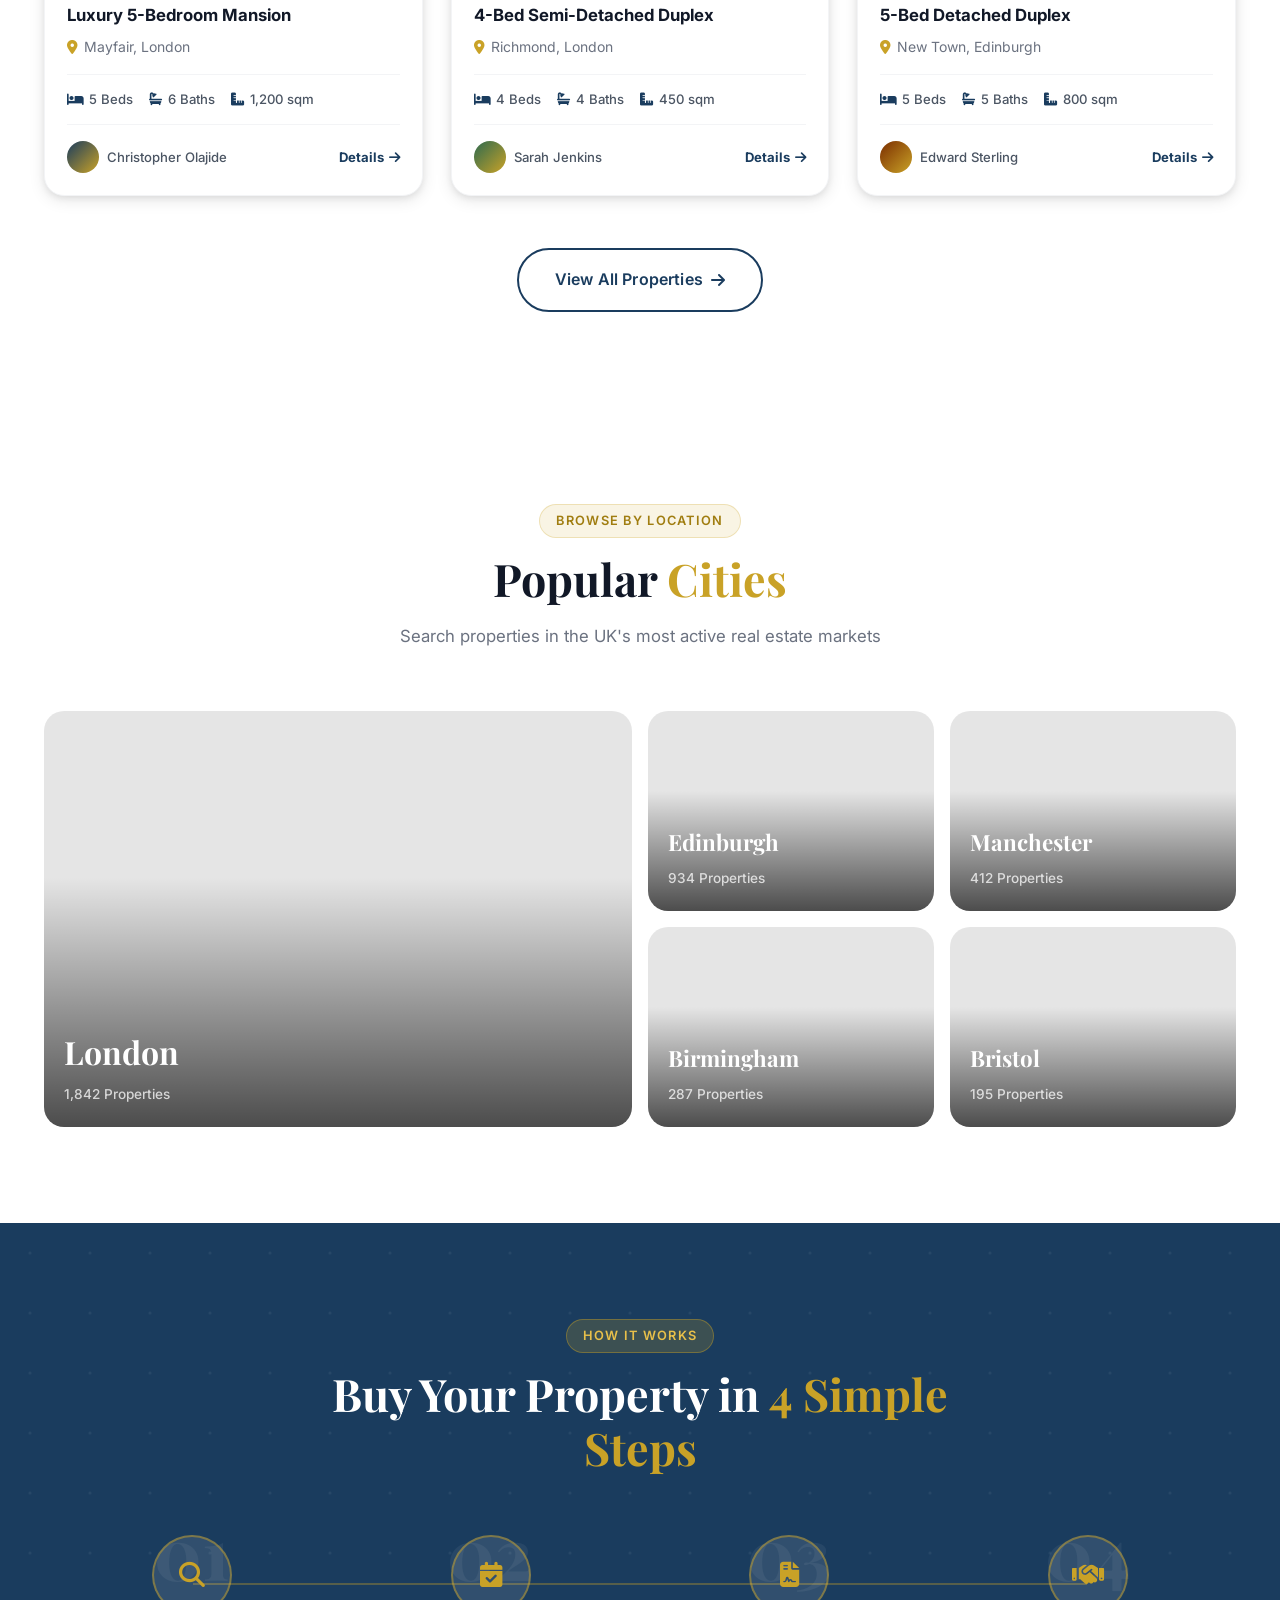
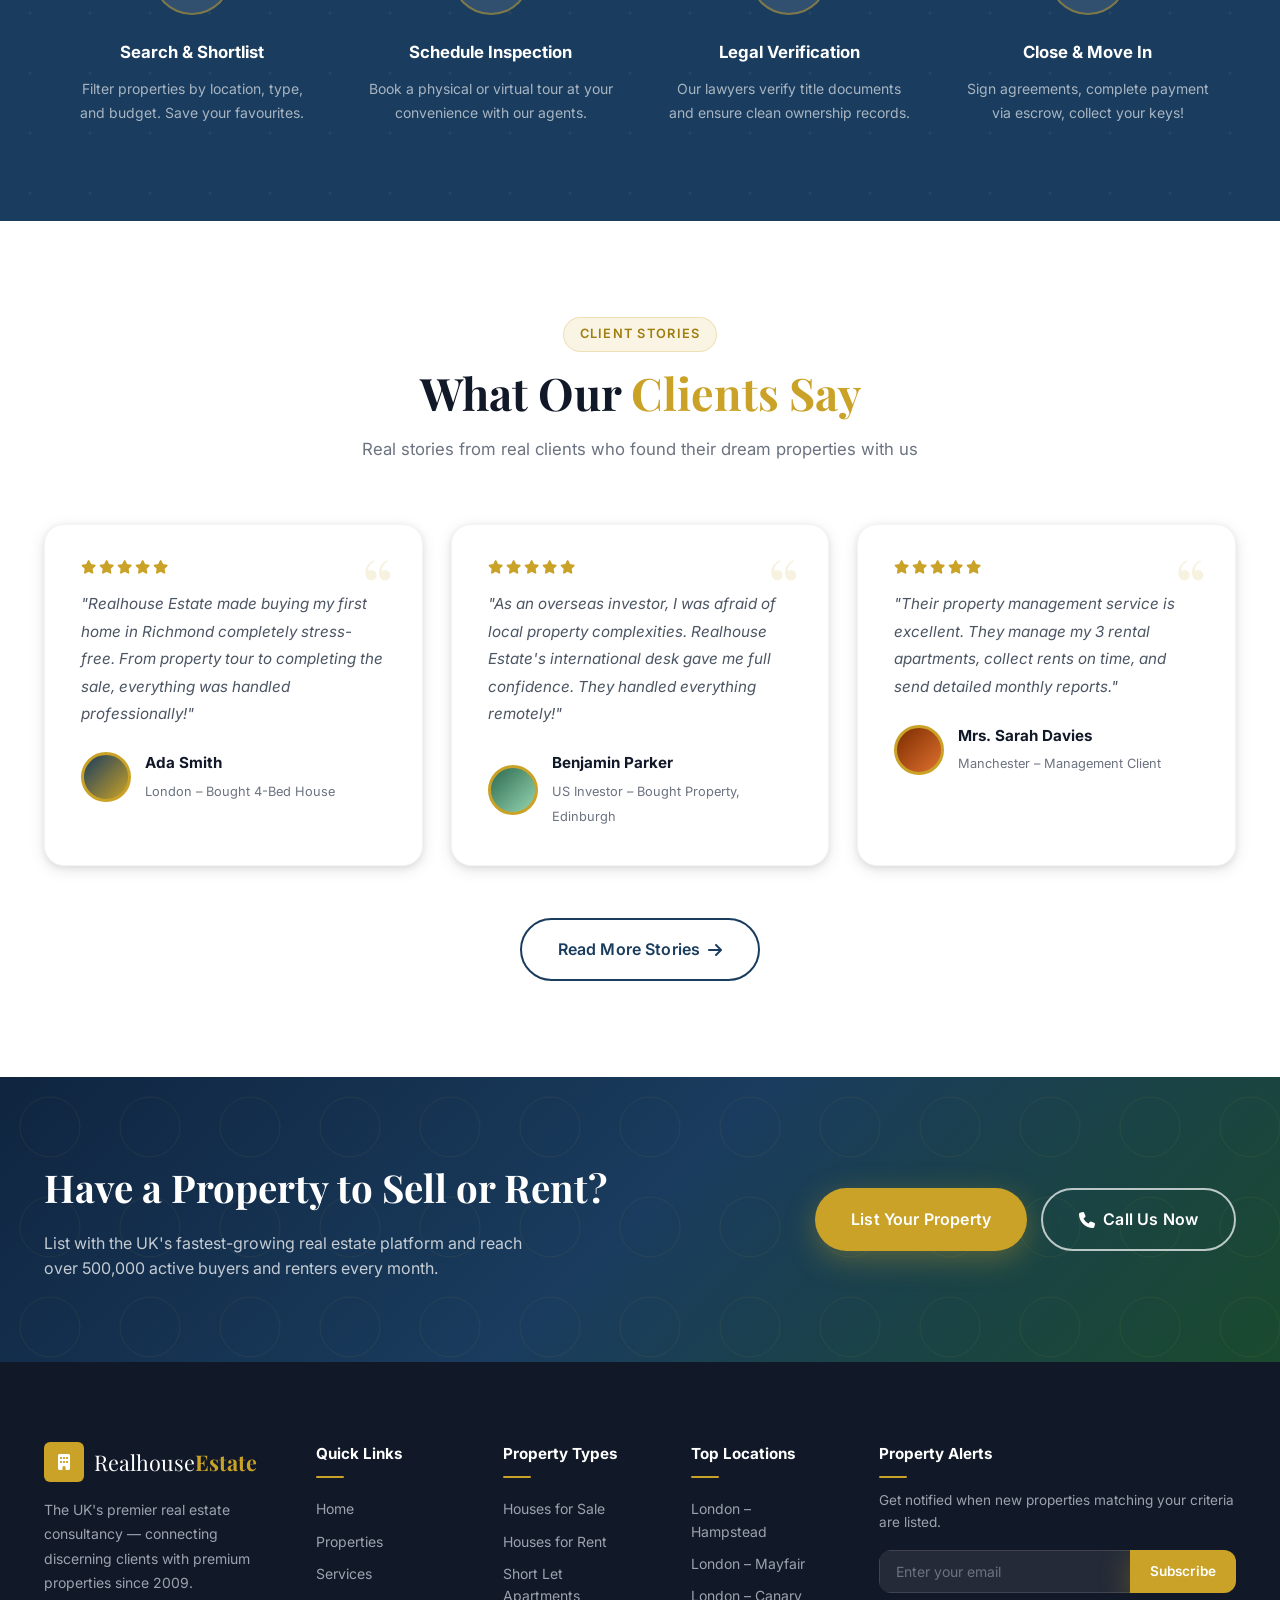
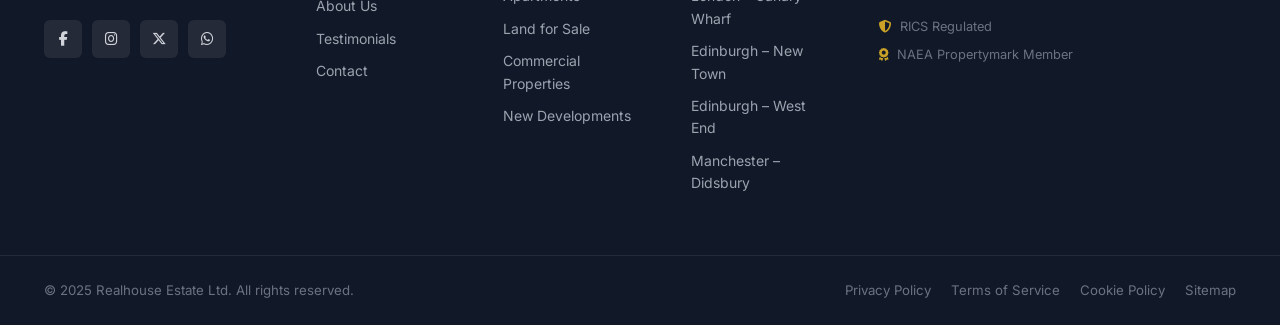
==== commit 942a136a: "update: integrate real founder social media profiles across all footers and contact pages" ====
--- a/index.html
+++ b/index.html
@@ -314,8 +314,7 @@
           <a href="index.html" class="nav__logo"><span class="nav__logo-icon"><i class="fas fa-building"></i></span><span>Realhouse<strong>Estate</strong></span></a>
           <p>The UK's premier real estate consultancy — connecting discerning clients with premium properties since 2009.</p>
           <div class="footer-socials">
-            <a href="#"><i class="fab fa-facebook-f"></i></a><a href="#"><i class="fab fa-instagram"></i></a>
-            <a href="#"><i class="fab fa-x-twitter"></i></a><a href="#"><i class="fab fa-whatsapp"></i></a><a href="#"><i class="fab fa-youtube"></i></a>
+            <a href="https://www.facebook.com/adiorexley" target="_blank" rel="noopener"><i class="fab fa-facebook-f"></i></a><a href="https://instagram.com/rexleyadio" target="_blank" rel="noopener"><i class="fab fa-instagram"></i></a><a href="https://x.com/olaoluwarex" target="_blank" rel="noopener"><i class="fab fa-x-twitter"></i></a><a href="https://wa.me/447796370134" target="_blank" rel="noopener"><i class="fab fa-whatsapp"></i></a>
           </div>
         </div>
         <div class="footer-links">
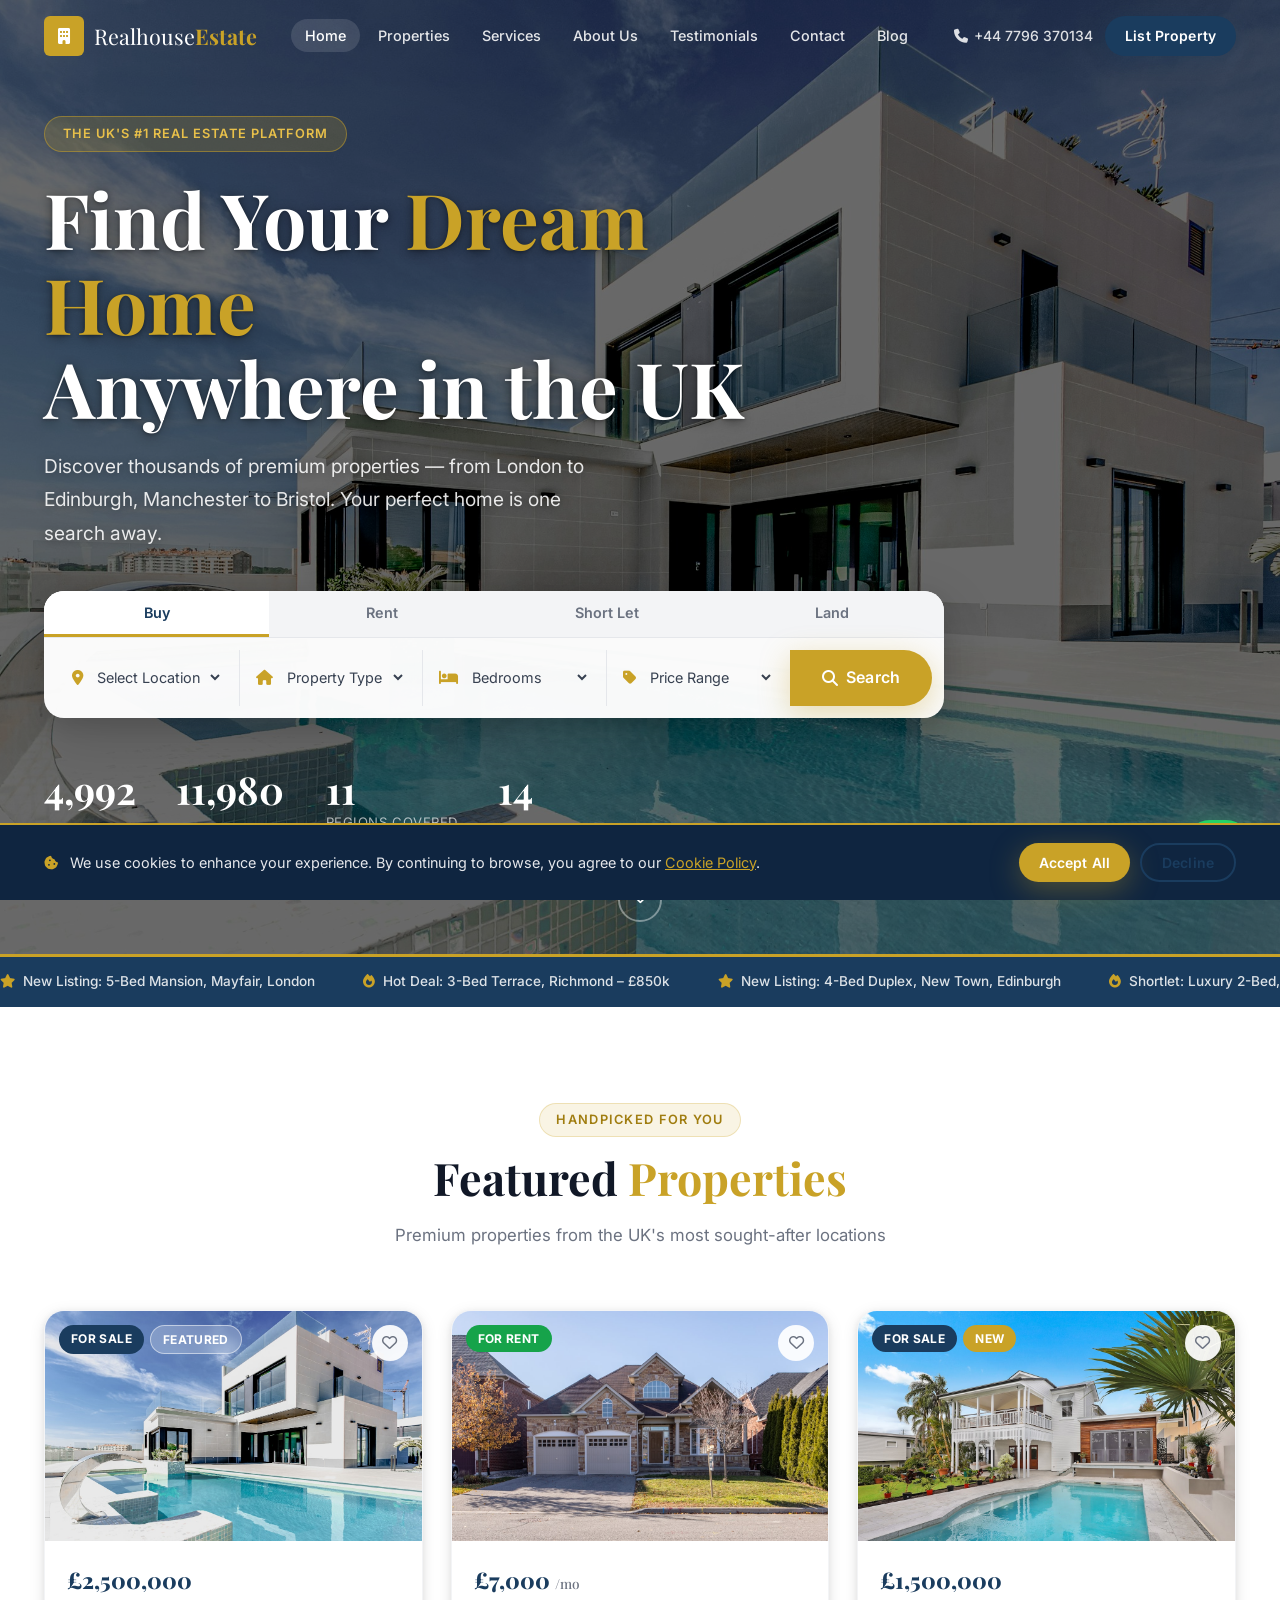
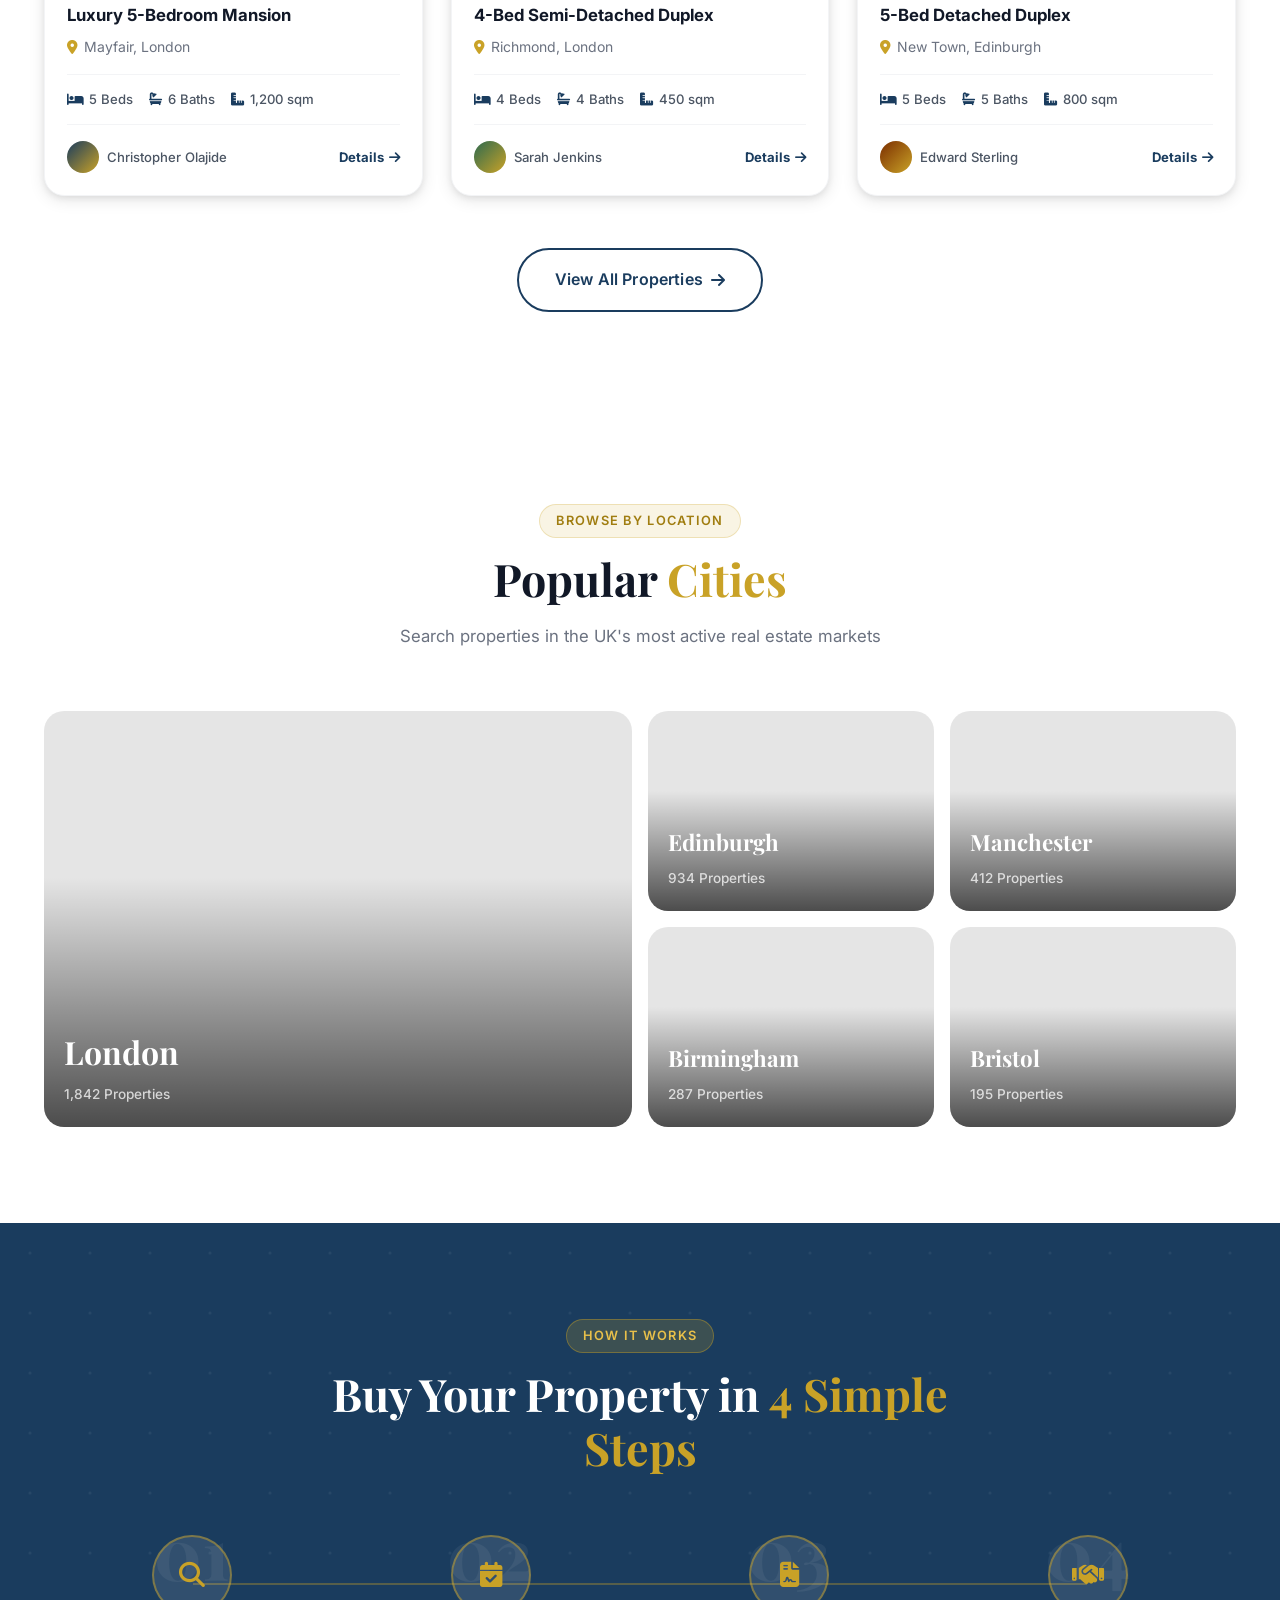
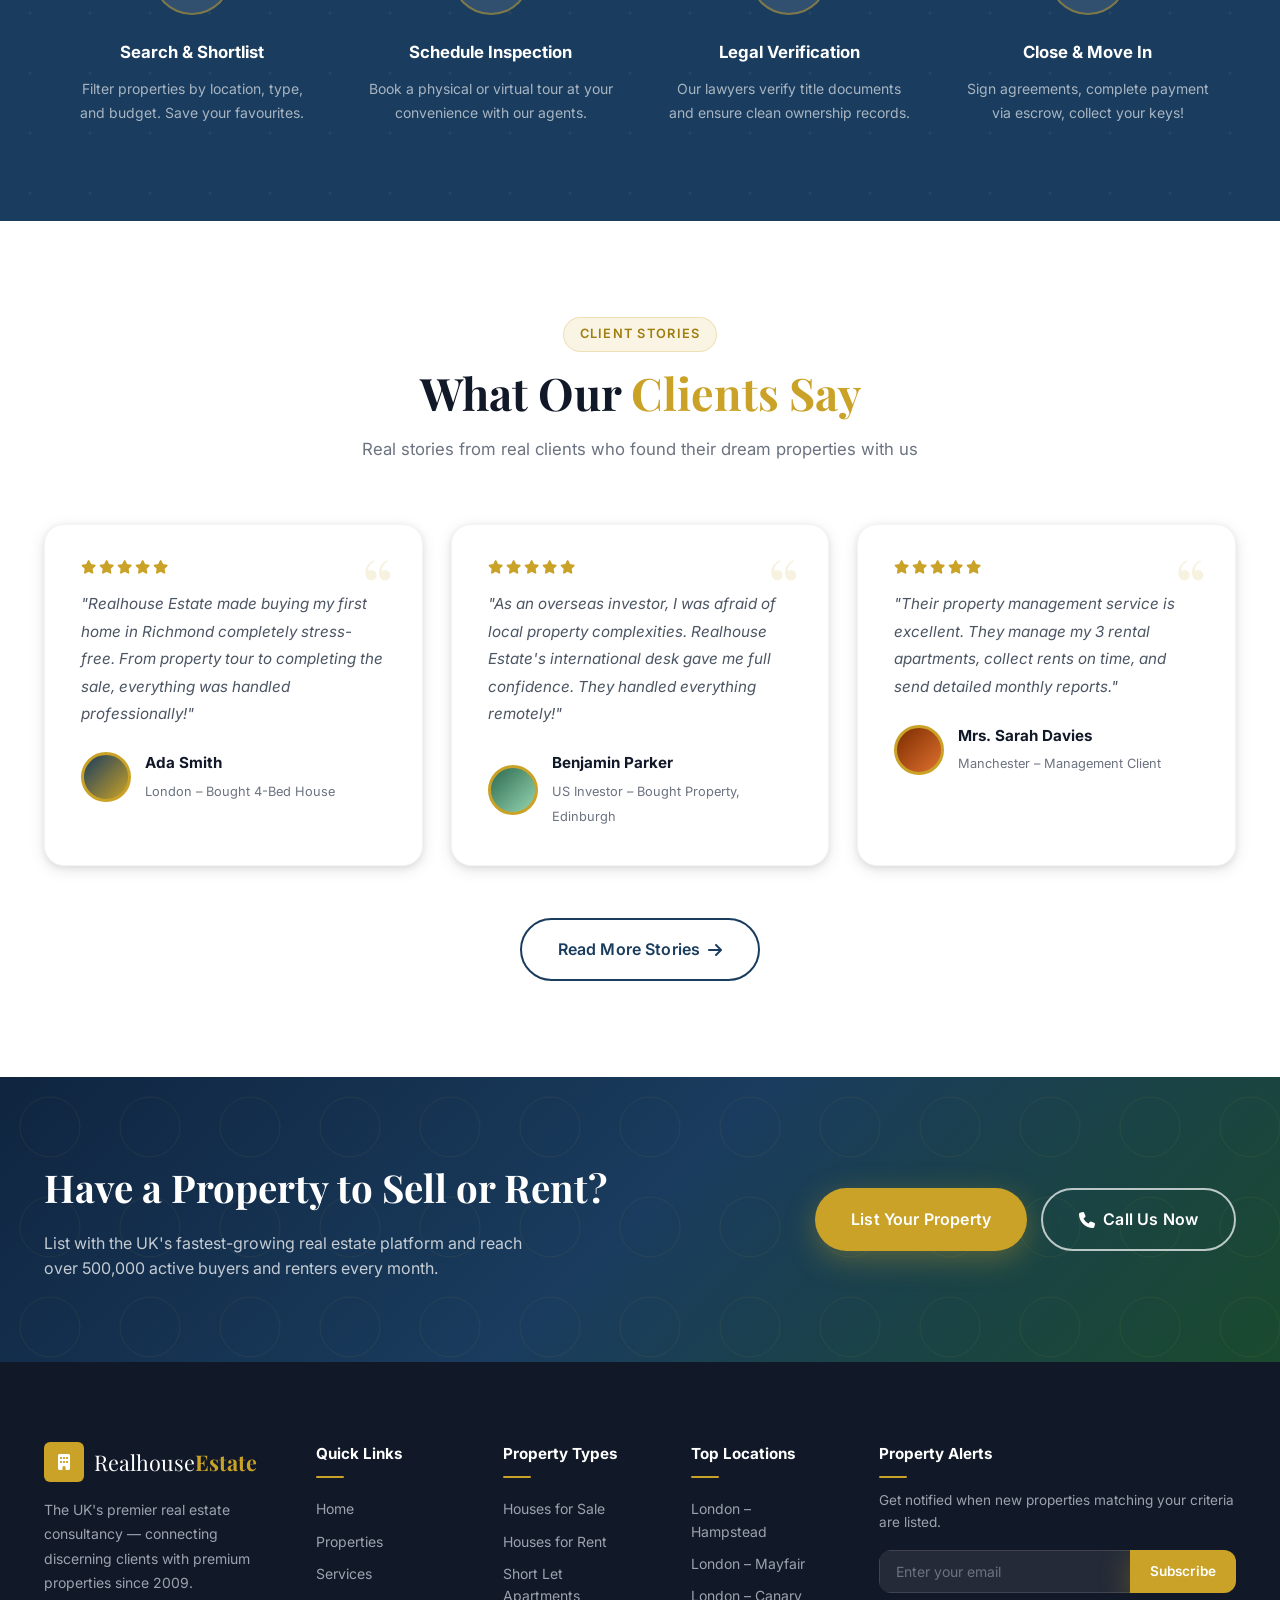
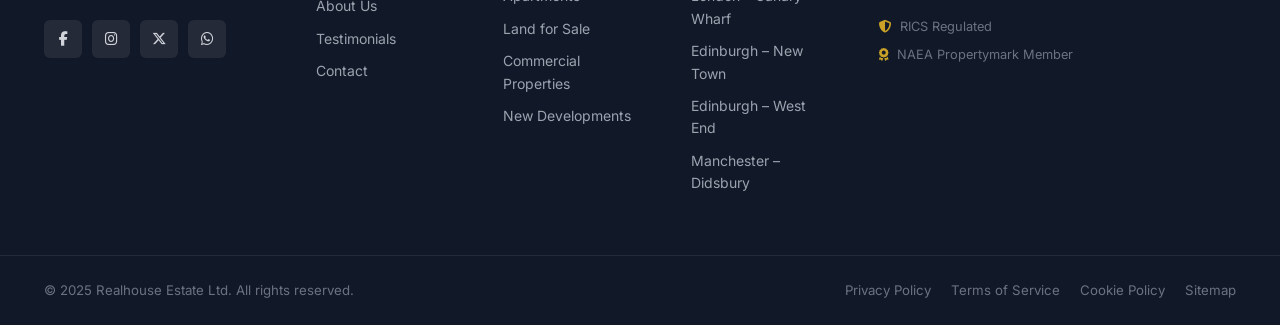
==== commit dca8eda3: "feat: create custom Cookie Policy page and link footer links to it" ====
--- a/index.html
+++ b/index.html
@@ -359,7 +359,7 @@
       <div class="container footer__bottom-inner">
         <p>&copy; 2025 Realhouse Estate Ltd. All rights reserved.</p>
         <div class="footer__bottom-links">
-          <a href="#">Privacy Policy</a><a href="#">Terms of Service</a><a href="#">Cookie Policy</a><a href="#">Sitemap</a>
+          <a href="#">Privacy Policy</a><a href="#">Terms of Service</a><a href="cookie-policy.html">Cookie Policy</a><a href="#">Sitemap</a>
         </div>
       </div>
     </div>
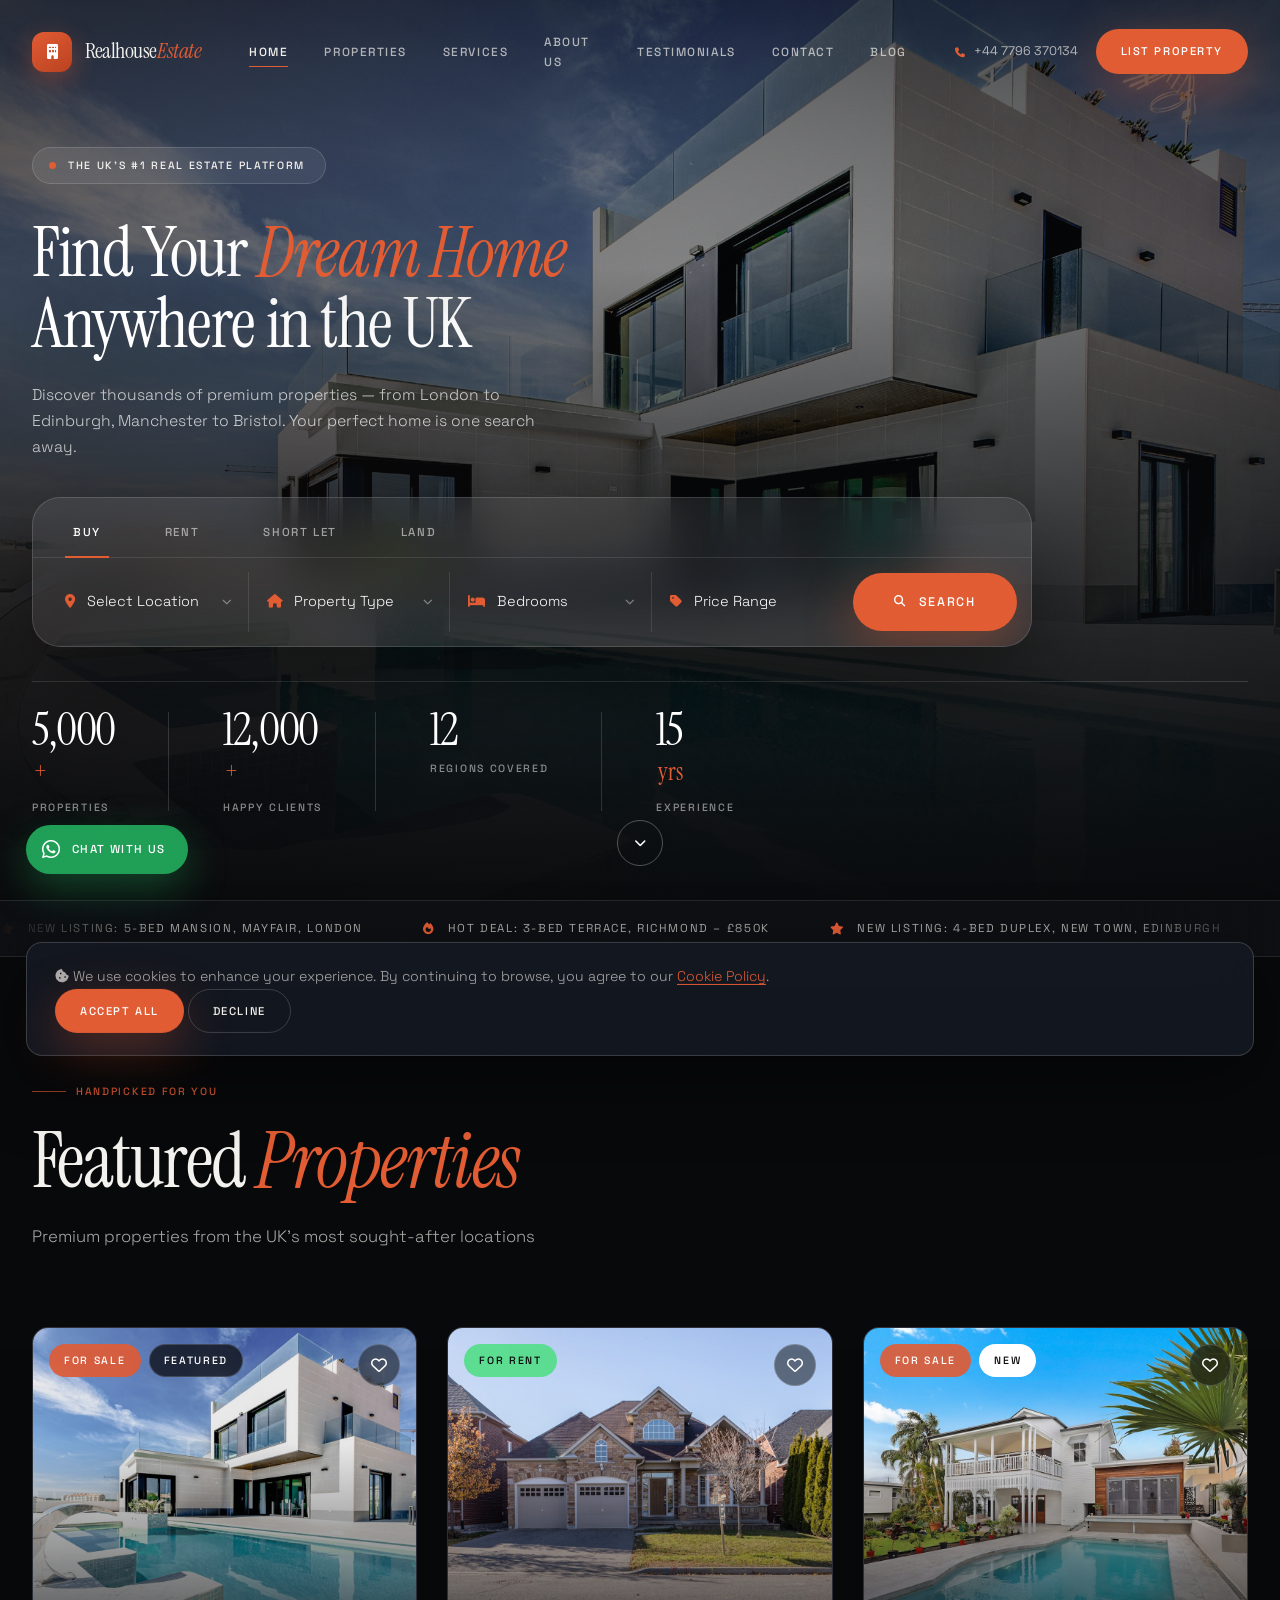
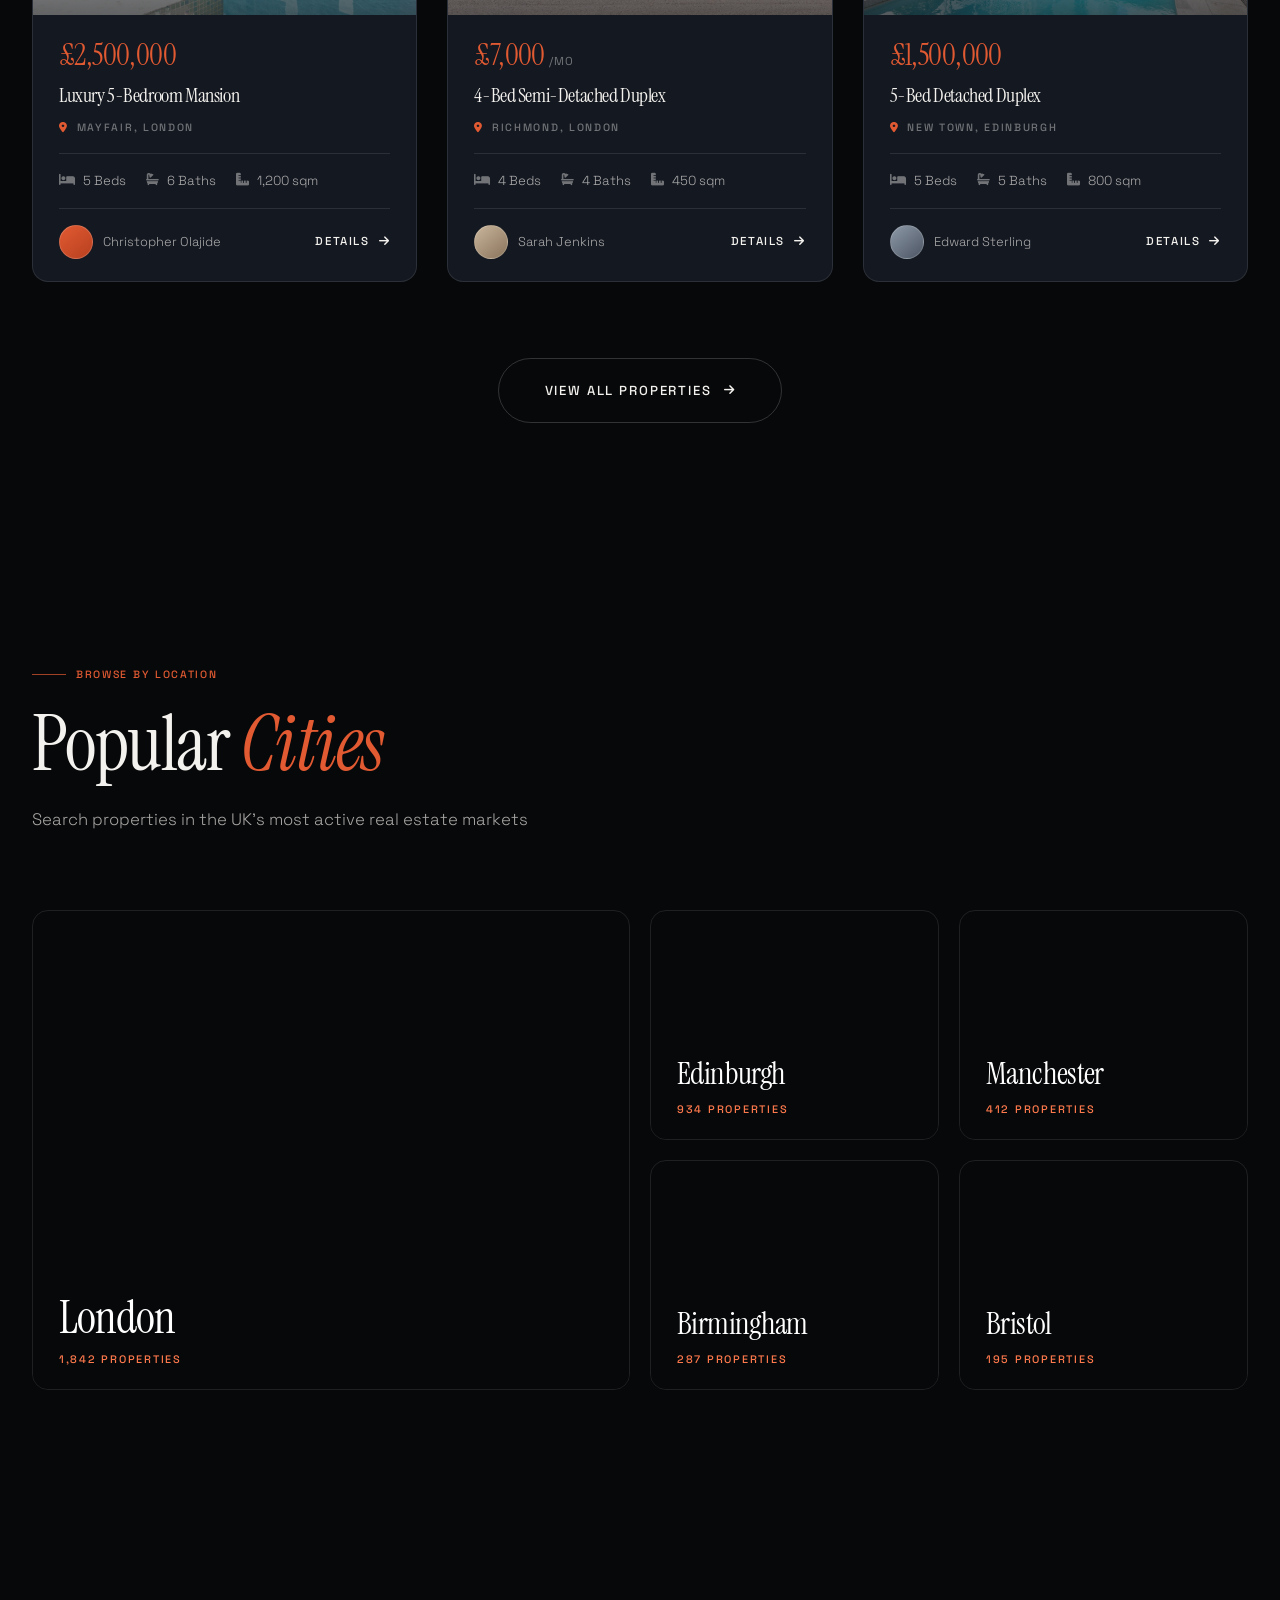
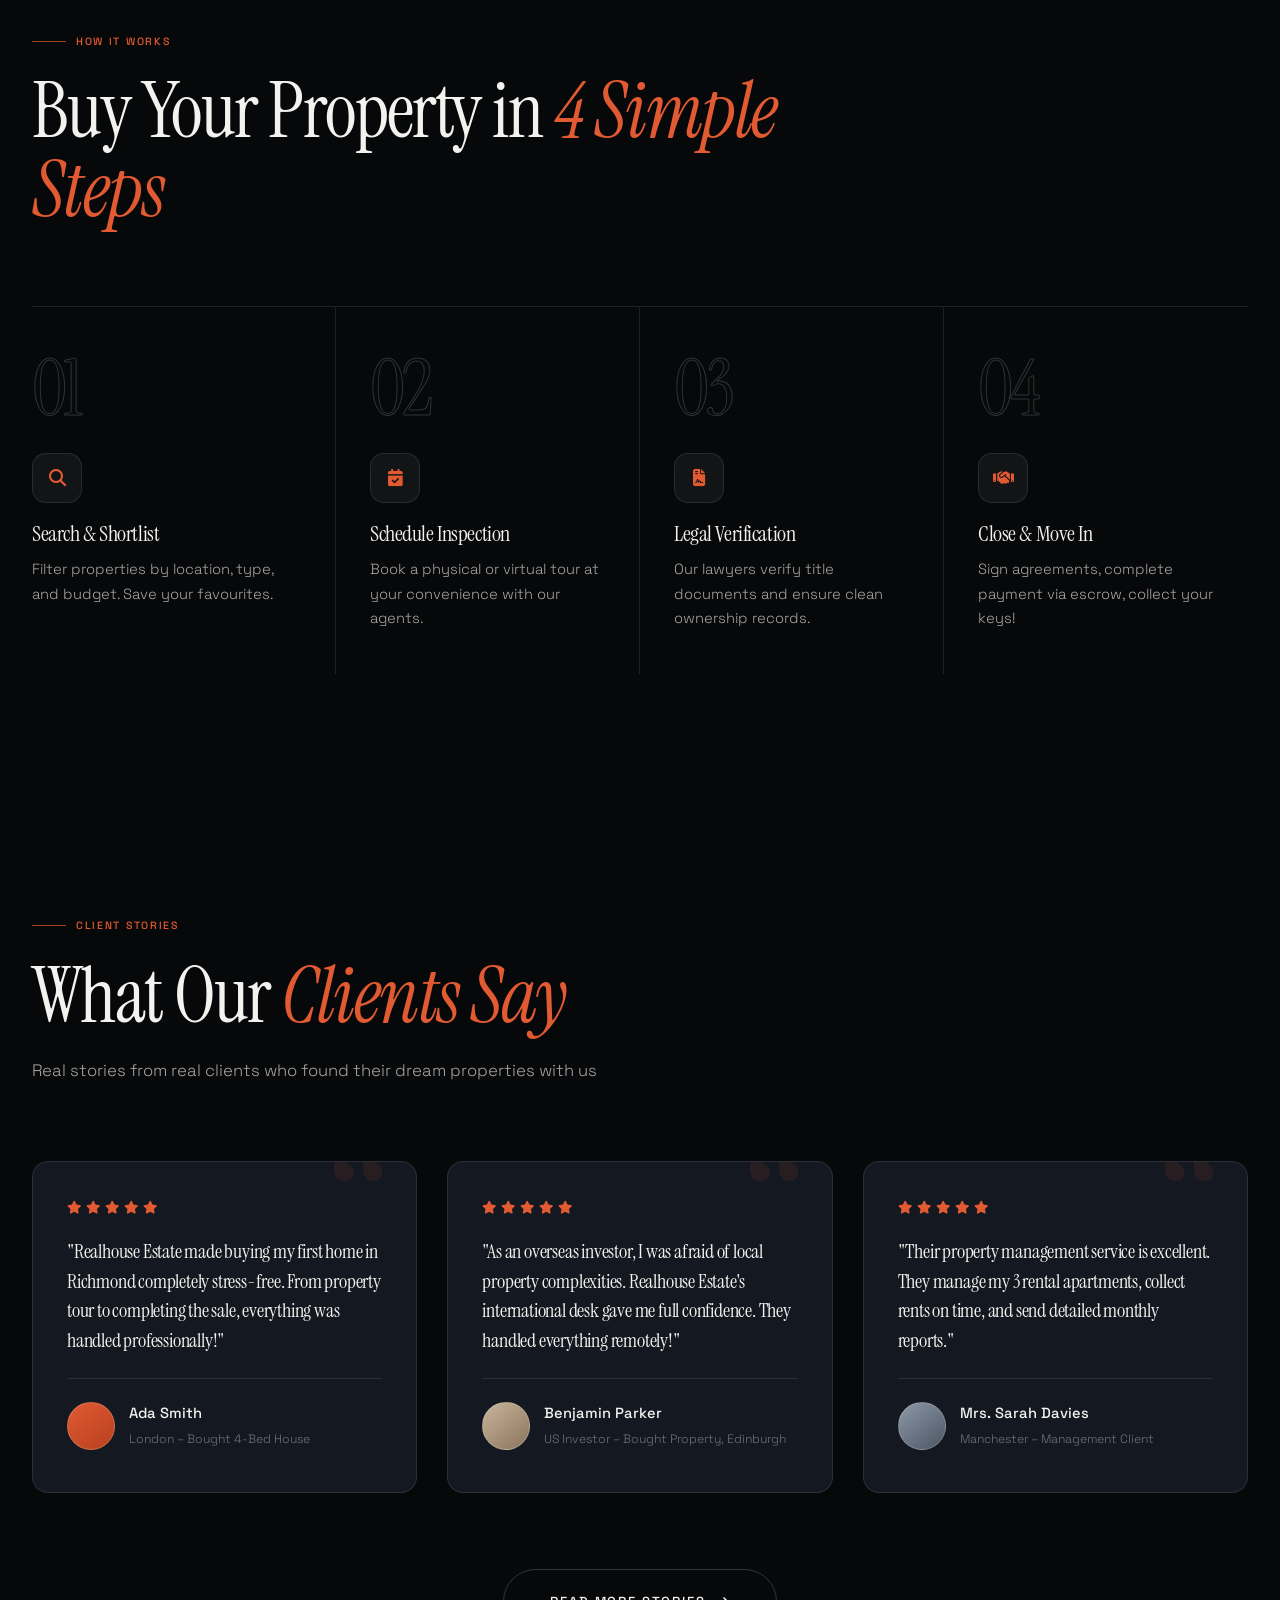
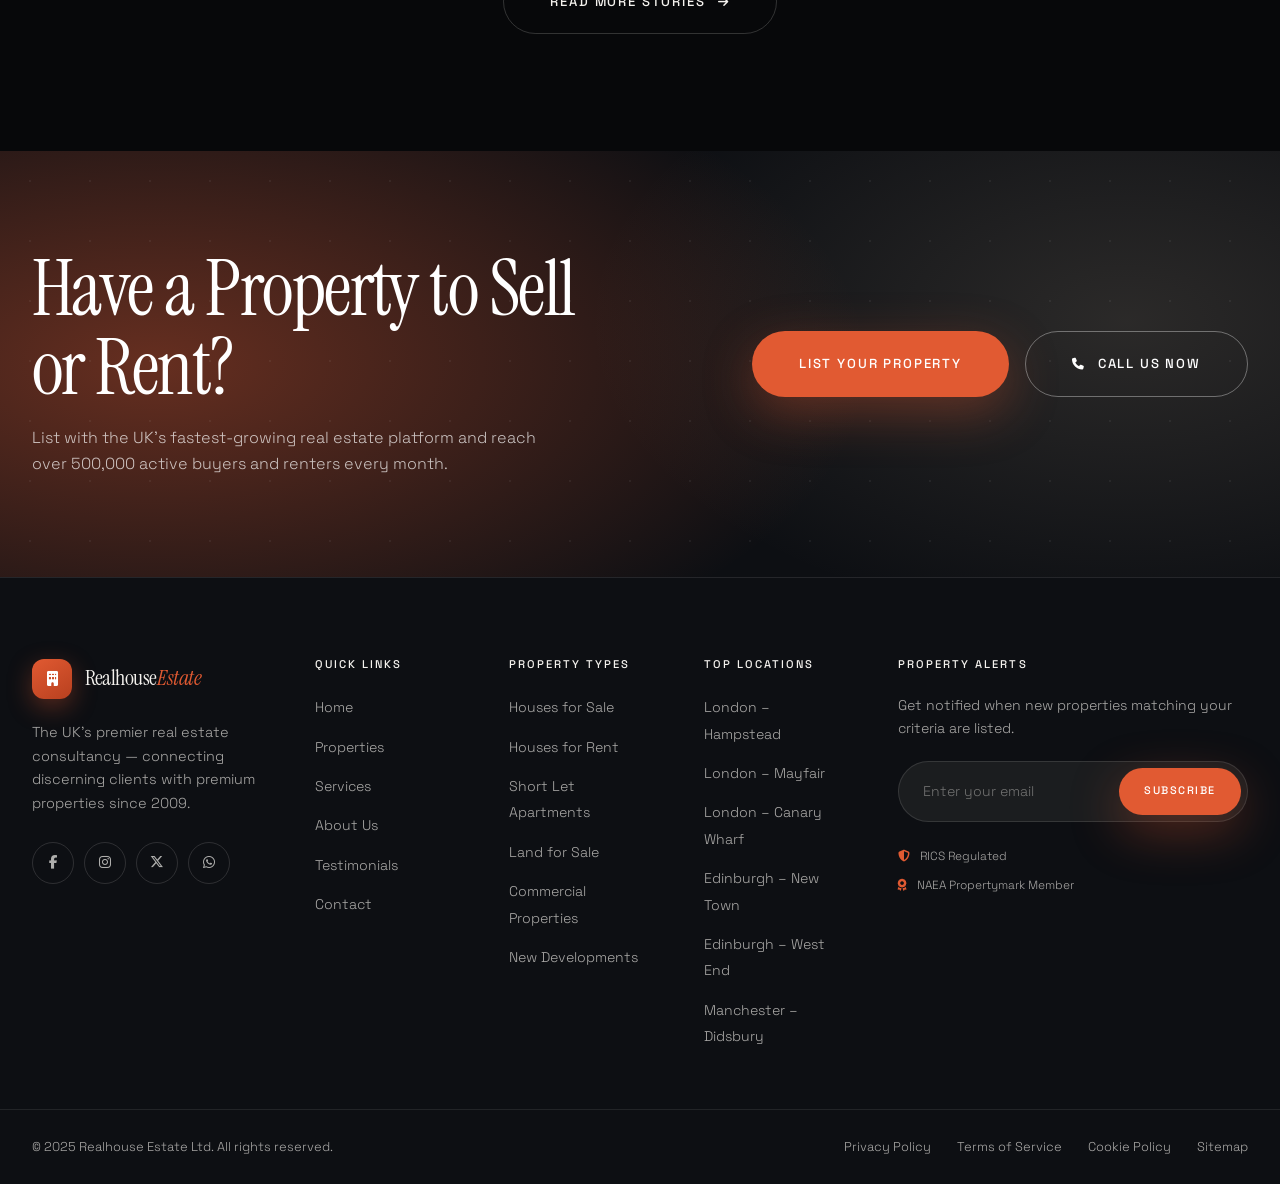
==== commit f2c34ef0: "redesign: cinematic immersive visual system + scroll motion engine Full visual redesign across all 8" ====
--- a/index.html
+++ b/index.html
@@ -7,7 +7,7 @@
   <link rel="stylesheet" href="css/style.css" />
   <link rel="preconnect" href="https://fonts.googleapis.com" />
   <link rel="preconnect" href="https://fonts.gstatic.com" crossorigin />
-  <link href="https://fonts.googleapis.com/css2?family=Playfair+Display:wght@400;600;700&family=Inter:wght@300;400;500;600;700&display=swap" rel="stylesheet" />
+  <link href="https://fonts.googleapis.com/css2?family=Instrument+Serif:ital,wght@0,400;1,400&family=Space+Grotesk:wght@300;400;500;600;700&display=swap" rel="stylesheet" />
   <link rel="stylesheet" href="https://cdnjs.cloudflare.com/ajax/libs/font-awesome/6.5.0/css/all.min.css" />
 </head>
 <body>
@@ -421,6 +421,10 @@
     </div>
   </dialog>
 
+  <script src="https://cdnjs.cloudflare.com/ajax/libs/gsap/3.12.5/gsap.min.js"></script>
+  <script src="https://cdnjs.cloudflare.com/ajax/libs/gsap/3.12.5/ScrollTrigger.min.js"></script>
+  <script src="https://unpkg.com/lenis@1.1.13/dist/lenis.min.js"></script>
   <script src="js/main.js"></script>
+  <script src="js/motion.js"></script>
 </body>
 </html>
--- a/css/style.css
+++ b/css/style.css
@@ -1,281 +1,540 @@
 /* ============================================================
-   CSS CUSTOM PROPERTIES
-============================================================ */
+   REALHOUSE ESTATE — CINEMATIC IMMERSIVE
+   Design system v2 · dark-first, scroll-choreographed
+   Palette: Obsidian / Bone / Ember
+   ============================================================ */
+
+/* ============================================================
+   1. TOKENS
+   ============================================================ */
 :root {
-  --primary: #1a3c5e;
-  --primary-dark: #0f2540;
-  --primary-light: #2a5a8e;
-  --gold: #c9a227;
-  --gold-light: #e8c04a;
-  --gold-dark: #a07d10;
-  --white: #ffffff;
-  --black: #0a0a0a;
-  --gray-50: #f9fafb;
-  --gray-100: #f3f4f6;
-  --gray-200: #e5e7eb;
-  --gray-300: #d1d5db;
-  --gray-400: #9ca3af;
-  --gray-500: #6b7280;
-  --gray-600: #4b5563;
-  --gray-700: #374151;
-  --gray-800: #1f2937;
-  --gray-900: #111827;
-  --green: #16a34a;
-  --red: #dc2626;
-  --orange: #ea580c;
-  --purple: #7c3aed;
-
-  --font-primary: 'Inter', sans-serif;
-  --font-heading: 'Playfair Display', serif;
-
-  --shadow-sm: 0 1px 3px rgba(0,0,0,0.08), 0 1px 2px rgba(0,0,0,0.06);
-  --shadow-md: 0 4px 16px rgba(0,0,0,0.10), 0 2px 6px rgba(0,0,0,0.07);
-  --shadow-lg: 0 10px 40px rgba(0,0,0,0.12), 0 4px 12px rgba(0,0,0,0.08);
-  --shadow-xl: 0 20px 60px rgba(0,0,0,0.16), 0 8px 20px rgba(0,0,0,0.10);
-  --shadow-gold: 0 8px 30px rgba(201,162,39,0.35);
-
-  --radius-sm: 6px;
-  --radius-md: 12px;
-  --radius-lg: 20px;
-  --radius-xl: 32px;
+  /* --- surfaces (dark tone) --- */
+  --void:        #07080A;
+  --ink:         #0D0F13;
+  --surface:     #141821;
+  --surface-2:   #1B2029;
+  --surface-3:   #232935;
+
+  /* --- surfaces (light tone) --- */
+  --bone:        #F2EFE9;
+  --bone-2:      #E5E0D6;
+  --bone-3:      #D6D0C3;
+  --paper:       #FFFFFF;
+
+  /* --- accents --- */
+  --ember:       #E15A32;
+  --ember-lt:    #FF7A4D;
+  --ember-dk:    #B8401F;
+  --sand:        #C9B59B;
+  --mist:        #8E99A8;
+
+  /* --- semantic (shifted by .tone-lift) --- */
+  --page-bg:     var(--void);
+  --card:        var(--surface);
+  --card-2:      var(--surface-2);
+  --text-hi:     #F4F2EE;
+  --text-mid:    rgba(244, 242, 238, 0.68);
+  --text-low:    rgba(244, 242, 238, 0.42);
+  --line:        rgba(244, 242, 238, 0.10);
+  --line-2:      rgba(244, 242, 238, 0.18);
+  --glass:       rgba(255, 255, 255, 0.05);
+  --glass-2:     rgba(255, 255, 255, 0.09);
+
+  /* --- status --- */
+  --green:       #4ADE80;
+  --red:         #F87171;
+  --amber:       #FBBF24;
+
+  /* --- type --- */
+  --font-display: 'Instrument Serif', 'Playfair Display', Georgia, serif;
+  --font-sans:    'Space Grotesk', 'Inter', -apple-system, BlinkMacSystemFont, sans-serif;
+
+  /* legacy aliases so nothing renders unstyled */
+  --font-primary: var(--font-sans);
+  --font-heading: var(--font-display);
+  --primary: var(--ember);
+  --primary-dark: var(--ember-dk);
+  --primary-light: var(--ember-lt);
+  --gold: var(--ember);
+  --gold-light: var(--ember-lt);
+  --gold-dark: var(--ember-dk);
+  --white: var(--text-hi);
+  --black: var(--void);
+  --gray-50: var(--bone);
+  --gray-100: var(--bone-2);
+  --gray-200: var(--line-2);
+  --gray-300: var(--line-2);
+  --gray-400: var(--text-low);
+  --gray-500: var(--text-low);
+  --gray-600: var(--text-mid);
+  --gray-700: var(--text-mid);
+  --gray-800: var(--text-hi);
+  --gray-900: var(--text-hi);
+
+  /* --- shape --- */
+  --radius-sm:   4px;
+  --radius-md:   8px;
+  --radius-lg:   16px;
+  --radius-xl:   28px;
   --radius-full: 9999px;
 
-  --transition: all 0.3s cubic-bezier(0.4, 0, 0.2, 1);
-  --transition-fast: all 0.18s ease;
-
-  --container: 1240px;
-  --header-h: 76px;
+  /* --- depth --- */
+  --shadow-sm:  0 1px 2px rgba(0,0,0,0.4);
+  --shadow-md:  0 8px 30px rgba(0,0,0,0.45);
+  --shadow-lg:  0 24px 70px rgba(0,0,0,0.55);
+  --shadow-xl:  0 40px 120px rgba(0,0,0,0.65);
+  --shadow-gold: 0 16px 50px rgba(225, 90, 50, 0.35);
+  --glow-ember: 0 0 0 1px rgba(225,90,50,0.35), 0 12px 44px rgba(225,90,50,0.28);
+
+  /* --- motion --- */
+  --ease:      cubic-bezier(0.22, 1, 0.36, 1);
+  --ease-in-out: cubic-bezier(0.65, 0, 0.35, 1);
+  --transition: all 0.5s var(--ease);
+  --transition-fast: all 0.25s var(--ease);
+
+  /* --- layout --- */
+  --container: 1320px;
+  --gutter: 32px;
+  --header-h: 84px;
+}
+
+/* Lifted tone — motion.js applies this as designated sections take the frame.
+   Deliberately stays inside the dark palette: a raised charcoal that reads as
+   a shift in depth rather than a jarring flip to white. */
+html.tone-lift {
+  --page-bg:  #11151D;
+  --card:     #1A1F2A;
+  --card-2:   #222836;
+  --line:     rgba(244, 242, 238, 0.13);
+  --line-2:   rgba(244, 242, 238, 0.22);
+  --glass:    rgba(255, 255, 255, 0.06);
+  --glass-2:  rgba(255, 255, 255, 0.11);
 }
 
 /* ============================================================
-   RESET & BASE
-============================================================ */
-*, *::before, *::after { box-sizing: border-box; margin: 0; padding: 0; }
+   2. RESET & BASE
+   ============================================================ */
+*, *::before, *::after { box-sizing: border-box; }
+
+* { margin: 0; padding: 0; }
 
 html {
+  -webkit-text-size-adjust: 100%;
   scroll-behavior: smooth;
-  font-size: 16px;
-  -webkit-text-size-adjust: 100%;
-}
+}
+
+/* Lenis takes over scrolling when motion.js is live */
+html.lenis, html.lenis body { height: auto; }
+html.lenis { scroll-behavior: auto; }
+.lenis.lenis-smooth { scroll-behavior: auto !important; }
+.lenis.lenis-stopped { overflow: hidden; }
 
 body {
-  font-family: var(--font-primary);
-  color: var(--gray-800);
-  background: var(--white);
-  line-height: 1.6;
+  font-family: var(--font-sans);
+  font-size: 1rem;
+  line-height: 1.65;
+  font-weight: 300;
+  color: var(--text-mid);
+  background: var(--page-bg);
   overflow-x: hidden;
-}
-
-img { max-width: 100%; display: block; }
-a { text-decoration: none; color: inherit; }
-button { cursor: pointer; border: none; background: none; font-family: inherit; }
-input, select, textarea { font-family: inherit; font-size: inherit; }
-ul { list-style: none; }
+  -webkit-font-smoothing: antialiased;
+  -moz-osx-font-smoothing: grayscale;
+  transition: background-color 0.9s var(--ease), color 0.9s var(--ease);
+}
+
+/* Cinematic film grain — sits above everything, ignores pointer */
+body::after {
+  content: '';
+  position: fixed;
+  inset: -50%;
+  z-index: 9998;
+  pointer-events: none;
+  opacity: 0.16;
+  mix-blend-mode: overlay;
+  background-image: url("data:image/svg+xml,%3Csvg xmlns='http://www.w3.org/2000/svg' width='260' height='260'%3E%3Cfilter id='n'%3E%3CfeTurbulence type='fractalNoise' baseFrequency='0.85' numOctaves='3' stitchTiles='stitch'/%3E%3C/filter%3E%3Crect width='100%25' height='100%25' filter='url(%23n)' opacity='0.55'/%3E%3C/svg%3E");
+  animation: grain 6s steps(6) infinite;
+}
+
+@keyframes grain {
+  0%, 100% { transform: translate(0, 0); }
+  16%  { transform: translate(-3%, -4%); }
+  33%  { transform: translate(2%, -2%); }
+  50%  { transform: translate(-1%, 3%); }
+  66%  { transform: translate(3%, 1%); }
+  83%  { transform: translate(-2%, 2%); }
+}
+
+img, svg, video { display: block; max-width: 100%; height: auto; }
+a { color: inherit; text-decoration: none; }
+ul, ol { list-style: none; }
+button, input, select, textarea { font: inherit; color: inherit; }
+button { background: none; border: none; cursor: pointer; }
+::selection { background: var(--ember); color: #fff; }
+
+/* Scrollbar */
+::-webkit-scrollbar { width: 10px; }
+::-webkit-scrollbar-track { background: var(--page-bg); }
+::-webkit-scrollbar-thumb {
+  background: var(--line-2);
+  border-radius: var(--radius-full);
+  border: 3px solid var(--page-bg);
+}
+::-webkit-scrollbar-thumb:hover { background: var(--ember); }
 
 /* ============================================================
-   UTILITIES
-============================================================ */
+   3. TYPOGRAPHY
+   ============================================================ */
+h1, h2, h3, h4, h5, h6 {
+  font-family: var(--font-display);
+  font-weight: 400;
+  line-height: 1.02;
+  letter-spacing: -0.02em;
+  color: var(--text-hi);
+}
+
+h1 { font-size: clamp(3.2rem, 9vw, 8.5rem); }
+h2 { font-size: clamp(2.4rem, 6vw, 5.2rem); }
+h3 { font-size: clamp(1.4rem, 2.4vw, 2.1rem); }
+h4 { font-size: 1.15rem; }
+
+p { color: var(--text-mid); }
+
+strong { font-weight: 500; color: var(--text-hi); }
+
+/* The signature move: accent words render in ember italic serif */
+.highlight {
+  font-style: italic;
+  color: var(--ember);
+  position: relative;
+}
+
+/* Eyebrow / micro-label — technical grotesk, wide tracking */
+.section__tag,
+.hero__badge,
+.badge,
+.modal-tag,
+.agent-title,
+.office-card__badge,
+.blog-card__category,
+.blog-hero__cat,
+.breadcrumb,
+.hero__stat-label,
+.stat-label,
+.property-card__location,
+.process-step__number,
+.form-note {
+  font-family: var(--font-sans);
+  font-weight: 500;
+  letter-spacing: 0.16em;
+  text-transform: uppercase;
+  font-size: 0.66rem;
+}
+
+/* ============================================================
+   4. LAYOUT UTILITIES
+   ============================================================ */
 .container {
+  width: 100%;
   max-width: var(--container);
-  margin: 0 auto;
-  padding: 0 24px;
-}
-
-.highlight {
-  color: var(--gold);
-  position: relative;
+  margin-inline: auto;
+  padding-inline: var(--gutter);
 }
 
 .section {
-  padding: 96px 0;
-}
-
-.section--alt {
-  background: var(--gray-50);
-}
+  position: relative;
+  padding: clamp(90px, 13vh, 170px) 0;
+  background: transparent;
+}
+
+.section--alt { background: transparent; }
 
 .section__header {
-  text-align: center;
-  max-width: 640px;
-  margin: 0 auto 60px;
+  max-width: 780px;
+  margin-bottom: clamp(48px, 6vw, 88px);
+}
+
+.section__tag {
+  display: inline-flex;
+  align-items: center;
+  gap: 10px;
+  color: var(--ember);
+  margin-bottom: 22px;
+}
+
+.section__tag::before {
+  content: '';
+  width: 34px;
+  height: 1px;
+  background: var(--ember);
+  opacity: 0.7;
+}
+
+.section__tag--gold { color: var(--ember); }
+
+.section__title { margin-bottom: 22px; }
+
+.section__subtitle {
+  font-size: clamp(1rem, 1.3vw, 1.15rem);
+  color: var(--text-mid);
+  max-width: 60ch;
+  font-weight: 300;
 }
 
 .section__header--white .section__title,
-.section__header--white .section__subtitle {
-  color: var(--white);
-}
-
-.section__tag {
+.section__header--white h2 { color: var(--text-hi); }
+
+.section__cta {
+  margin-top: clamp(48px, 6vw, 76px);
+  display: flex;
+  justify-content: center;
+}
+
+/* ============================================================
+   5. BUTTONS
+   ============================================================ */
+.btn {
+  --btn-bg: transparent;
+  --btn-fg: var(--text-hi);
+  position: relative;
+  display: inline-flex;
+  align-items: center;
+  justify-content: center;
+  gap: 12px;
+  padding: 17px 34px;
+  font-family: var(--font-sans);
+  font-size: 0.78rem;
+  font-weight: 500;
+  letter-spacing: 0.14em;
+  text-transform: uppercase;
+  color: var(--btn-fg);
+  background: var(--btn-bg);
+  border: 1px solid transparent;
+  border-radius: var(--radius-full);
+  cursor: pointer;
+  overflow: hidden;
+  isolation: isolate;
+  white-space: nowrap;
+  transition: color 0.45s var(--ease), border-color 0.45s var(--ease),
+              transform 0.45s var(--ease), box-shadow 0.45s var(--ease);
+}
+
+/* Liquid fill sweep on hover */
+.btn::before {
+  content: '';
+  position: absolute;
+  inset: 0;
+  z-index: -1;
+  background: var(--ember);
+  transform: translateY(101%);
+  transition: transform 0.6s var(--ease);
+}
+
+.btn:hover::before { transform: translateY(0); }
+.btn:hover { transform: translateY(-2px); }
+.btn i { font-size: 0.9em; transition: transform 0.45s var(--ease); }
+.btn:hover i { transform: translateX(4px); }
+
+.btn--primary,
+.btn--gold {
+  --btn-bg: var(--ember);
+  --btn-fg: #fff;
+  box-shadow: var(--shadow-gold);
+}
+.btn--primary::before,
+.btn--gold::before { background: var(--text-hi); }
+.btn--primary:hover,
+.btn--gold:hover { color: var(--page-bg); }
+
+.btn--outline {
+  --btn-fg: var(--text-hi);
+  border-color: var(--line-2);
+}
+.btn--outline:hover { color: #fff; border-color: var(--ember); }
+
+.btn--white {
+  --btn-bg: var(--paper);
+  --btn-fg: var(--void);
+}
+.btn--white::before { background: var(--ember); }
+.btn--white:hover { color: #fff; }
+
+.btn--white-outline {
+  --btn-fg: #fff;
+  border-color: rgba(255,255,255,0.35);
+}
+.btn--white-outline::before { background: #fff; }
+.btn--white-outline:hover { color: var(--void); border-color: #fff; }
+
+.btn--sm { padding: 12px 24px; font-size: 0.7rem; }
+.btn--lg { padding: 21px 46px; font-size: 0.82rem; }
+.btn--full { width: 100%; }
+
+.btn--search {
+  --btn-bg: var(--ember);
+  --btn-fg: #fff;
+  border-radius: var(--radius-full);
+  padding: 18px 40px;
+}
+.btn--search::before { background: var(--void); }
+.btn--search:hover { color: #fff; }
+
+/* ============================================================
+   6. MOTION CHROME — cursor, progress rail, page curtain
+   ============================================================ */
+
+/* Custom cursor (desktop, pointer-fine only) */
+.cursor-dot,
+.cursor-ring {
+  position: fixed;
+  top: 0; left: 0;
+  z-index: 10000;
+  pointer-events: none;
+  border-radius: 50%;
+  mix-blend-mode: difference;
+  opacity: 0;
+  transition: opacity 0.4s ease;
+}
+.cursor-dot {
+  width: 6px; height: 6px;
+  background: #fff;
+  margin: -3px 0 0 -3px;
+}
+.cursor-ring {
+  width: 40px; height: 40px;
+  margin: -20px 0 0 -20px;
+  border: 1px solid rgba(255,255,255,0.55);
+  transition: opacity 0.4s ease, width 0.4s var(--ease), height 0.4s var(--ease),
+              margin 0.4s var(--ease), border-color 0.4s var(--ease), background 0.4s var(--ease);
+}
+html.cursor-active .cursor-dot,
+html.cursor-active .cursor-ring { opacity: 1; }
+html.cursor-hover .cursor-ring {
+  width: 76px; height: 76px;
+  margin: -38px 0 0 -38px;
+  background: rgba(255,255,255,0.12);
+  border-color: transparent;
+}
+html.cursor-hover .cursor-dot { opacity: 0; }
+
+@media (pointer: coarse) {
+  .cursor-dot, .cursor-ring { display: none; }
+}
+
+/* Scroll progress rail */
+.scroll-rail {
+  position: fixed;
+  top: 0; left: 0;
+  width: 100%;
+  height: 2px;
+  z-index: 9997;
+  pointer-events: none;
+  background: transparent;
+}
+.scroll-rail__fill {
+  height: 100%;
+  width: 0%;
+  background: linear-gradient(90deg, var(--ember-dk), var(--ember), var(--ember-lt));
+  box-shadow: 0 0 18px rgba(225,90,50,0.7);
+  transform-origin: left center;
+}
+
+/* Page transition curtain */
+.curtain {
+  position: fixed;
+  inset: 0;
+  z-index: 9999;
+  background: var(--void);
+  pointer-events: none;
+  display: flex;
+  align-items: center;
+  justify-content: center;
+  transform: translateY(0);
+}
+.curtain.is-open { pointer-events: none; }
+.curtain__mark {
+  font-family: var(--font-display);
+  font-size: clamp(2rem, 6vw, 4.5rem);
+  color: var(--text-hi);
+  letter-spacing: -0.03em;
+}
+.curtain__mark em { font-style: italic; color: var(--ember); }
+
+/* Reveal base state is deliberately VISIBLE. motion.js hides elements itself
+   via gsap.set() right before animating them, so a CDN failure can never
+   leave the page blank — and gsap.from() never reads 0 as its end value. */
+.reveal, .reveal.revealed { opacity: 1; }
+
+/* Masked line reveal wrappers created by motion.js */
+.line-mask { display: block; overflow: hidden; }
+.line-mask > span { display: block; will-change: transform; }
+/* padding/margin pair keeps italic serif descenders from being clipped by the mask */
+.word-mask {
   display: inline-block;
-  background: rgba(201,162,39,0.12);
-  color: var(--gold-dark);
-  font-size: 0.8rem;
-  font-weight: 600;
-  letter-spacing: 0.1em;
-  text-transform: uppercase;
-  padding: 6px 16px;
-  border-radius: var(--radius-full);
-  margin-bottom: 14px;
-  border: 1px solid rgba(201,162,39,0.25);
-}
-
-.section__tag--gold {
-  background: rgba(201,162,39,0.2);
-  color: var(--gold-light);
-  border-color: rgba(201,162,39,0.4);
-}
-
-.section__title {
-  font-family: var(--font-heading);
-  font-size: clamp(1.8rem, 3.5vw, 2.8rem);
-  font-weight: 700;
-  line-height: 1.2;
-  color: var(--gray-900);
-  margin-bottom: 16px;
-}
-
-.section__subtitle {
-  color: var(--gray-500);
-  font-size: 1.05rem;
-  line-height: 1.7;
-}
-
-.section__cta {
-  text-align: center;
-  margin-top: 52px;
-}
+  overflow: hidden;
+  vertical-align: bottom;
+  padding-bottom: 0.14em;
+  margin-bottom: -0.14em;
+}
+.word-mask > span { display: inline-block; will-change: transform; }
 
 /* ============================================================
-   BUTTONS
-============================================================ */
-.btn {
-  display: inline-flex;
-  align-items: center;
-  gap: 8px;
-  padding: 14px 28px;
-  border-radius: var(--radius-full);
-  font-weight: 600;
-  font-size: 0.95rem;
-  transition: var(--transition);
-  white-space: nowrap;
-  letter-spacing: 0.01em;
-}
-
-.btn--sm { padding: 9px 20px; font-size: 0.875rem; }
-.btn--lg { padding: 17px 36px; font-size: 1rem; }
-.btn--full { width: 100%; justify-content: center; }
-
-.btn--primary {
-  background: var(--primary);
-  color: var(--white);
-  box-shadow: 0 4px 20px rgba(26,60,94,0.3);
-}
-.btn--primary:hover {
-  background: var(--primary-dark);
-  transform: translateY(-2px);
-  box-shadow: 0 8px 28px rgba(26,60,94,0.4);
-}
-
-.btn--gold {
-  background: var(--gold);
-  color: var(--white);
-  box-shadow: var(--shadow-gold);
-}
-.btn--gold:hover {
-  background: var(--gold-dark);
-  transform: translateY(-2px);
-  box-shadow: 0 12px 36px rgba(201,162,39,0.45);
-}
-
-.btn--outline {
-  border: 2px solid var(--primary);
-  color: var(--primary);
-  background: transparent;
-}
-.btn--outline:hover {
-  background: var(--primary);
-  color: var(--white);
-  transform: translateY(-2px);
-}
-
-.btn--white {
-  background: var(--white);
-  color: var(--primary);
-  font-weight: 700;
-}
-.btn--white:hover {
-  background: var(--gray-100);
-}
-
-.btn--white-outline {
-  border: 2px solid rgba(255,255,255,0.7);
-  color: var(--white);
-  background: transparent;
-}
-.btn--white-outline:hover {
-  background: rgba(255,255,255,0.15);
-  border-color: var(--white);
-}
-
-.btn--search {
-  padding: 0 32px;
-  border-radius: 0 var(--radius-full) var(--radius-full) 0;
-  font-size: 1rem;
-  height: 56px;
-  flex-shrink: 0;
-}
-
-/* ============================================================
-   HEADER / NAV
-============================================================ */
+   7. HEADER / NAV
+   ============================================================ */
 .header {
   position: fixed;
-  top: 0; left: 0; right: 0;
+  top: 0; left: 0;
+  width: 100%;
+  /* must outrank .nav__overlay: the mobile drawer lives inside the header, so
+     it is confined to the header's stacking context. main.js appends the
+     overlay to <body>, and at a lower header z-index the drawer paints
+     underneath its own scrim. */
   z-index: 1000;
-  transition: var(--transition);
-  padding: 16px 0;
-}
-
-.header.scrolled {
-  background: rgba(255,255,255,0.97);
-  backdrop-filter: blur(12px);
-  -webkit-backdrop-filter: blur(12px);
-  box-shadow: var(--shadow-md);
-  padding: 10px 0;
+  padding: 22px 0;
+  transition: padding 0.6s var(--ease), background-color 0.6s var(--ease),
+              backdrop-filter 0.6s var(--ease), border-color 0.6s var(--ease);
+  border-bottom: 1px solid transparent;
+}
+
+.header.scrolled,
+.header--solid {
+  padding: 12px 0;
+  background: color-mix(in srgb, var(--page-bg) 72%, transparent);
+  backdrop-filter: blur(22px) saturate(160%);
+  -webkit-backdrop-filter: blur(22px) saturate(160%);
+  border-bottom-color: var(--line);
 }
 
 .nav {
   display: flex;
   align-items: center;
+  justify-content: space-between;
   gap: 32px;
 }
 
 .nav__logo {
-  display: flex;
-  align-items: center;
-  gap: 10px;
-  font-family: var(--font-heading);
-  font-size: 1.35rem;
-  color: var(--white);
+  display: inline-flex;
+  align-items: center;
+  gap: 13px;
+  font-family: var(--font-display);
+  font-size: 1.4rem;
+  letter-spacing: -0.02em;
+  color: var(--text-hi);
   flex-shrink: 0;
-  transition: var(--transition);
-}
-
-.header.scrolled .nav__logo { color: var(--primary); }
-
-.nav__logo strong { color: var(--gold); }
+}
+.nav__logo strong { font-style: italic; font-weight: 400; color: var(--ember); }
 
 .nav__logo-icon {
-  width: 40px;
-  height: 40px;
-  background: var(--gold);
-  border-radius: var(--radius-sm);
-  display: flex;
-  align-items: center;
-  justify-content: center;
-  color: var(--white);
-  font-size: 1rem;
-}
+  display: grid;
+  place-items: center;
+  width: 40px; height: 40px;
+  border-radius: 12px;
+  background: linear-gradient(145deg, var(--ember), var(--ember-dk));
+  color: #fff;
+  font-size: 0.95rem;
+  box-shadow: 0 8px 24px rgba(225,90,50,0.35);
+  transition: transform 0.6s var(--ease);
+}
+.nav__logo:hover .nav__logo-icon { transform: rotate(-8deg) scale(1.06); }
 
 .nav__menu {
   display: flex;
@@ -285,3584 +544,2451 @@
 }
 
 .nav__link {
-  padding: 8px 14px;
-  border-radius: var(--radius-full);
-  font-size: 0.9rem;
+  position: relative;
+  display: block;
+  padding: 10px 16px;
+  font-size: 0.74rem;
   font-weight: 500;
-  color: rgba(255,255,255,0.88);
-  transition: var(--transition);
-}
-
-.nav__link:hover,
-.nav__link.active {
-  color: var(--white);
-  background: rgba(255,255,255,0.12);
-}
-
-.header.scrolled .nav__link {
-  color: var(--gray-600);
-}
-
-.header.scrolled .nav__link:hover,
-.header.scrolled .nav__link.active {
-  color: var(--primary);
-  background: rgba(26,60,94,0.08);
-}
+  letter-spacing: 0.13em;
+  text-transform: uppercase;
+  color: var(--text-mid);
+  transition: color 0.4s var(--ease);
+}
+
+.nav__link::after {
+  content: '';
+  position: absolute;
+  left: 16px; right: 16px;
+  bottom: 4px;
+  height: 1px;
+  background: var(--ember);
+  transform: scaleX(0);
+  transform-origin: right center;
+  transition: transform 0.5s var(--ease);
+}
+
+.nav__link:hover { color: var(--text-hi); }
+.nav__link:hover::after { transform: scaleX(1); transform-origin: left center; }
+.nav__link.active { color: var(--text-hi); }
+.nav__link.active::after { transform: scaleX(1); }
 
 .nav__actions {
   display: flex;
   align-items: center;
-  gap: 12px;
+  gap: 18px;
   flex-shrink: 0;
 }
 
 .nav__phone {
-  color: rgba(255,255,255,0.85);
-  font-size: 0.875rem;
-  font-weight: 500;
-  display: flex;
-  align-items: center;
-  gap: 6px;
-  transition: var(--transition);
-}
-
-.nav__phone:hover { color: var(--gold); }
-.header.scrolled .nav__phone { color: var(--gray-600); }
-.header.scrolled .nav__phone:hover { color: var(--gold); }
+  display: inline-flex;
+  align-items: center;
+  gap: 9px;
+  font-size: 0.78rem;
+  font-weight: 400;
+  color: var(--text-mid);
+  transition: color 0.4s var(--ease);
+}
+.nav__phone i { color: var(--ember); font-size: 0.8em; }
+.nav__phone:hover { color: var(--text-hi); }
 
 .nav__toggle {
   display: none;
   flex-direction: column;
-  gap: 5px;
-  padding: 6px;
-  border-radius: var(--radius-sm);
-}
-
+  justify-content: center;
+  gap: 6px;
+  width: 44px; height: 44px;
+  border-radius: 50%;
+  border: 1px solid var(--line-2);
+}
 .nav__toggle span {
   display: block;
-  width: 24px;
-  height: 2px;
-  background: var(--white);
-  border-radius: 2px;
-  transition: var(--transition);
-}
-
-.header.scrolled .nav__toggle span { background: var(--primary); }
+  width: 18px; height: 1px;
+  margin-inline: auto;
+  background: var(--text-hi);
+  transition: transform 0.5s var(--ease), opacity 0.3s ease;
+}
+.nav__toggle.open span:nth-child(1) { transform: translateY(7px) rotate(45deg); }
+.nav__toggle.open span:nth-child(2) { opacity: 0; }
+.nav__toggle.open span:nth-child(3) { transform: translateY(-7px) rotate(-45deg); }
+
+.nav__overlay {
+  position: fixed;
+  inset: 0;
+  background: rgba(7,8,10,0.75);
+  backdrop-filter: blur(8px);
+  opacity: 0;
+  pointer-events: none;
+  transition: opacity 0.5s var(--ease);
+  z-index: 990;
+}
 
 /* ============================================================
-   HERO
-============================================================ */
+   8. HERO — pinned, layered, scale-on-scroll
+   ============================================================ */
 .hero {
   position: relative;
-  min-height: 100vh;
+  min-height: 100svh;
   display: flex;
   align-items: center;
   overflow: hidden;
+  background: var(--void);
 }
 
 .hero__bg {
   position: absolute;
+  inset: -6%;
+  z-index: 0;
+  will-change: transform;
+}
+
+.hero__slides { position: absolute; inset: 0; }
+
+.hero__slide {
+  position: absolute;
   inset: 0;
-  z-index: 0;
-}
-
-.hero__slides {
+  opacity: 0;
+  transform: scale(1.06);
+  transition: opacity 2s var(--ease), transform 7s linear;
+}
+.hero__slide.active { opacity: 1; transform: scale(1); }
+
+.hero__slide--1 { background: url('../images/hero-slide-1.jpg') center/cover no-repeat; }
+.hero__slide--2 { background: url('../images/hero-slide-2.jpg') center/cover no-repeat; }
+.hero__slide--3 { background: url('../images/hero-slide-3.jpg') center/cover no-repeat; }
+
+/* Heavy cinematic vignette + colour grade */
+.hero__overlay {
   position: absolute;
   inset: 0;
-}
-
-.hero__slide {
-  position: absolute;
-  inset: 0;
-  background-size: cover;
-  background-position: center;
-  opacity: 0;
-  transition: opacity 1.2s ease;
-  image-rendering: -webkit-optimize-contrast;
-  image-rendering: crisp-edges;
-  filter: brightness(0.45);
-}
-
-.hero__slide.active { opacity: 1; }
-
-.hero__slide--1 {
-  background: url('../images/hero-slide-1.jpg') center/cover no-repeat;
-}
-
-.hero__slide--2 {
-  background: url('../images/hero-slide-2.jpg') center/cover no-repeat;
-}
-
-.hero__slide--3 {
-  background: url('../images/hero-slide-3.jpg') center/cover no-repeat;
-}
-
-.hero__overlay {
-  position: absolute;
-  inset: 0;
+  z-index: 1;
   background:
-    linear-gradient(135deg, rgba(10,25,50,0.55) 0%, rgba(15,37,64,0.45) 50%, rgba(10,25,50,0.60) 100%),
-    linear-gradient(to bottom, rgba(5,10,20,0.35) 0%, transparent 40%, rgba(5,10,20,0.50) 100%);
+    radial-gradient(120% 90% at 50% 8%, transparent 0%, rgba(7,8,10,0.55) 62%, rgba(7,8,10,0.94) 100%),
+    linear-gradient(180deg, rgba(7,8,10,0.72) 0%, rgba(7,8,10,0.30) 32%, rgba(7,8,10,0.88) 100%),
+    linear-gradient(90deg, rgba(225,90,50,0.10) 0%, transparent 55%);
 }
 
 .hero__content {
   position: relative;
-  z-index: 1;
-  padding: calc(var(--header-h) + 40px) 24px 80px;
-  max-width: var(--container);
-  margin: 0 auto;
-  width: 100%;
+  z-index: 3;
+  padding-top: calc(var(--header-h) + 40px);
+  padding-bottom: 60px;
+  will-change: transform;
 }
 
 .hero__badge {
   display: inline-flex;
   align-items: center;
-  gap: 8px;
-  background: rgba(201,162,39,0.2);
-  border: 1px solid rgba(201,162,39,0.5);
-  color: var(--gold-light);
-  font-size: 0.8rem;
-  font-weight: 600;
-  letter-spacing: 0.08em;
+  gap: 12px;
+  padding: 9px 20px 9px 16px;
+  margin-bottom: 34px;
+  color: var(--text-hi);
+  background: rgba(255,255,255,0.07);
+  border: 1px solid rgba(255,255,255,0.14);
+  border-radius: var(--radius-full);
+  backdrop-filter: blur(14px);
+  -webkit-backdrop-filter: blur(14px);
+}
+.hero__badge::before {
+  content: '';
+  width: 7px; height: 7px;
+  border-radius: 50%;
+  background: var(--ember);
+  box-shadow: 0 0 0 0 rgba(225,90,50,0.7);
+  animation: pulse-dot 2.4s infinite;
+}
+
+@keyframes pulse-dot {
+  0%   { box-shadow: 0 0 0 0 rgba(225,90,50,0.65); }
+  70%  { box-shadow: 0 0 0 12px rgba(225,90,50,0); }
+  100% { box-shadow: 0 0 0 0 rgba(225,90,50,0); }
+}
+
+.hero__title {
+  /* sized so title + subtitle + search console + stats all clear the fold */
+  font-size: clamp(2.6rem, 5.4vw, 5.2rem);
+  max-width: 20ch;
+  margin-bottom: 24px;
+  color: #fff;
+  text-shadow: 0 24px 80px rgba(0,0,0,0.6);
+}
+
+.hero__subtitle {
+  max-width: 52ch;
+  margin-bottom: 36px;
+  font-size: clamp(0.98rem, 1.2vw, 1.1rem);
+  font-weight: 300;
+  color: rgba(255,255,255,0.74);
+}
+
+.hero__stats {
+  display: flex;
+  flex-wrap: wrap;
+  gap: 0;
+  margin-top: 34px;
+  border-top: 1px solid rgba(255,255,255,0.14);
+  padding-top: 24px;
+}
+
+.hero__stat {
+  position: relative;
+  display: flex;
+  flex-direction: column;
+  padding-right: 54px;
+  margin-right: 54px;
+}
+.hero__stat:not(:last-child)::after {
+  content: '';
+  position: absolute;
+  right: 0; top: 6px; bottom: 6px;
+  width: 1px;
+  background: rgba(255,255,255,0.14);
+}
+
+.hero__stat-number {
+  font-family: var(--font-display);
+  font-size: clamp(2.1rem, 3.6vw, 3.4rem);
+  line-height: 1;
+  color: #fff;
+  letter-spacing: -0.03em;
+}
+.hero__stat > span:nth-child(2) {
+  font-family: var(--font-display);
+  font-size: 1.5rem;
+  color: var(--ember);
+  margin-left: 2px;
+}
+.hero__stat-label { color: rgba(255,255,255,0.5); margin-top: 8px; }
+
+.hero__scroll {
+  position: absolute;
+  left: 50%;
+  bottom: 34px;
+  transform: translateX(-50%);
+  z-index: 4;
+}
+.hero__scroll a {
+  display: grid;
+  place-items: center;
+  width: 46px; height: 46px;
+  border-radius: 50%;
+  border: 1px solid rgba(255,255,255,0.28);
+  color: #fff;
+  font-size: 0.75rem;
+  animation: float-down 2.6s var(--ease-in-out) infinite;
+  transition: background 0.4s var(--ease), border-color 0.4s var(--ease);
+}
+.hero__scroll a:hover { background: var(--ember); border-color: var(--ember); }
+
+@keyframes float-down {
+  0%, 100% { transform: translateY(0); opacity: 0.65; }
+  50%      { transform: translateY(10px); opacity: 1; }
+}
+
+/* ============================================================
+   9. SEARCH BOX — frosted glass console
+   ============================================================ */
+.search-box {
+  max-width: 1000px;
+  border-radius: var(--radius-xl);
+  background: rgba(255,255,255,0.07);
+  border: 1px solid rgba(255,255,255,0.14);
+  backdrop-filter: blur(26px) saturate(180%);
+  -webkit-backdrop-filter: blur(26px) saturate(180%);
+  box-shadow: 0 40px 100px rgba(0,0,0,0.5);
+  overflow: hidden;
+}
+
+.search-box__tabs {
+  display: flex;
+  gap: 4px;
+  padding: 10px 10px 0;
+  border-bottom: 1px solid rgba(255,255,255,0.10);
+}
+
+.search-tab {
+  position: relative;
+  padding: 15px 30px;
+  font-size: 0.72rem;
+  font-weight: 500;
+  letter-spacing: 0.14em;
   text-transform: uppercase;
-  padding: 7px 18px;
-  border-radius: var(--radius-full);
-  margin-bottom: 24px;
-}
-
-.hero__title {
-  font-family: var(--font-heading);
-  font-size: clamp(2.4rem, 6vw, 4.8rem);
-  font-weight: 700;
-  color: var(--white);
-  line-height: 1.1;
-  margin-bottom: 20px;
-  max-width: 760px;
-  text-shadow: 0 2px 12px rgba(0,0,0,0.45), 0 1px 3px rgba(0,0,0,0.3);
-}
-
-.hero__subtitle {
-  color: rgba(255,255,255,0.88);
-  font-size: clamp(1rem, 2vw, 1.2rem);
-  max-width: 560px;
-  margin-bottom: 40px;
-  line-height: 1.75;
-  text-shadow: 0 1px 8px rgba(0,0,0,0.35);
-}
-
-/* Search Box */
-.search-box {
-  background: rgba(255,255,255,0.97);
+  color: rgba(255,255,255,0.55);
+  transition: color 0.4s var(--ease);
+}
+.search-tab::after {
+  content: '';
+  position: absolute;
+  left: 22px; right: 22px; bottom: -1px;
+  height: 2px;
+  background: var(--ember);
+  transform: scaleX(0);
+  transition: transform 0.5s var(--ease);
+}
+.search-tab:hover { color: #fff; }
+.search-tab.active { color: #fff; }
+.search-tab.active::after { transform: scaleX(1); }
+
+.search-box__form {
+  display: flex;
+  align-items: center;
+  gap: 0;
+  padding: 14px;
+}
+
+.search-field {
+  position: relative;
+  flex: 1;
+  display: flex;
+  align-items: center;
+  gap: 12px;
+  padding: 8px 18px;
+  min-width: 0;
+  border-right: 1px solid rgba(255,255,255,0.10);
+}
+.search-field:last-of-type { border-right: none; }
+.search-field > i {
+  color: var(--ember);
+  font-size: 0.85rem;
+  flex-shrink: 0;
+}
+
+.search-field select,
+.search-input-wrap input {
+  width: 100%;
+  padding: 10px 0;
+  font-size: 0.9rem;
+  font-weight: 300;
+  color: #fff;
+  background: transparent;
+  border: none;
+  outline: none;
+  cursor: pointer;
+  appearance: none;
+  -webkit-appearance: none;
+}
+.search-field select option {
+  background: var(--surface);
+  color: var(--text-hi);
+}
+
+.search-field::after {
+  content: '\f078';
+  font-family: 'Font Awesome 6 Free';
+  font-weight: 900;
+  position: absolute;
+  right: 16px;
+  font-size: 0.6rem;
+  color: rgba(255,255,255,0.4);
+  pointer-events: none;
+}
+.search-field:last-of-type::after { content: none; }
+
+/* Flat variant used on the properties page */
+.search-box--flat {
+  background: var(--card);
+  border-color: var(--line);
+  backdrop-filter: none;
+  -webkit-backdrop-filter: none;
+  box-shadow: var(--shadow-md);
+}
+.search-box--flat .search-field { border-right-color: var(--line); }
+.search-box--flat .search-field select,
+.search-box--flat .search-input-wrap input { color: var(--text-hi); }
+.search-box--flat .search-field::after { color: var(--text-low); }
+.search-box--flat .search-box__tabs { border-bottom-color: var(--line); }
+.search-box--flat .search-tab { color: var(--text-mid); }
+.search-box--flat .search-tab.active,
+.search-box--flat .search-tab:hover { color: var(--text-hi); }
+
+.search-bar-section {
+  position: relative;
+  padding: 60px 0 20px;
+}
+
+.search-input-wrap {
+  flex: 1.4;
+  display: flex;
+  align-items: center;
+  gap: 12px;
+}
+.search-input-wrap input::placeholder { color: var(--text-low); }
+
+/* ============================================================
+   10. MARQUEE
+   ============================================================ */
+.marquee-bar {
+  position: relative;
+  overflow: hidden;
+  padding: 18px 0;
+  background: var(--ink);
+  border-block: 1px solid var(--line);
+  z-index: 2;
+}
+.marquee-bar::before,
+.marquee-bar::after {
+  content: '';
+  position: absolute;
+  top: 0; bottom: 0;
+  width: 160px;
+  z-index: 2;
+  pointer-events: none;
+}
+.marquee-bar::before { left: 0; background: linear-gradient(90deg, var(--ink), transparent); }
+.marquee-bar::after  { right: 0; background: linear-gradient(270deg, var(--ink), transparent); }
+
+.marquee-track {
+  display: flex;
+  align-items: center;
+  gap: 60px;
+  width: max-content;
+  animation: marquee 48s linear infinite;
+  will-change: transform;
+}
+.marquee-bar:hover .marquee-track { animation-play-state: paused; }
+
+.marquee-track span {
+  display: inline-flex;
+  align-items: center;
+  gap: 12px;
+  font-size: 0.72rem;
+  font-weight: 400;
+  letter-spacing: 0.14em;
+  text-transform: uppercase;
+  color: var(--text-mid);
+  white-space: nowrap;
+}
+.marquee-track span i { color: var(--ember); font-size: 0.75rem; }
+
+@keyframes marquee {
+  from { transform: translateX(0); }
+  to   { transform: translateX(-50%); }
+}
+
+/* ============================================================
+   11. PROPERTY CARDS
+   ============================================================ */
+.properties-grid {
+  display: grid;
+  grid-template-columns: repeat(auto-fill, minmax(340px, 1fr));
+  gap: 30px;
+}
+.properties-grid--3 { grid-template-columns: repeat(3, 1fr); }
+
+.property-card {
+  position: relative;
+  display: flex;
+  flex-direction: column;
+  background: var(--card);
+  border: 1px solid var(--line);
   border-radius: var(--radius-lg);
   overflow: hidden;
-  box-shadow: var(--shadow-xl);
-  max-width: 900px;
-  margin-bottom: 52px;
-}
-
-.search-box__tabs {
-  display: flex;
-  background: var(--gray-100);
-  border-bottom: 1px solid var(--gray-200);
-}
-
-.search-tab {
-  flex: 1;
-  padding: 13px 20px;
-  font-size: 0.9rem;
-  font-weight: 600;
-  color: var(--gray-500);
-  transition: var(--transition);
-  border-bottom: 3px solid transparent;
-}
-
-.search-tab:hover { color: var(--primary); }
-
-.search-tab.active {
-  color: var(--primary);
-  background: var(--white);
-  border-bottom-color: var(--gold);
-}
-
-.search-box__form {
-  display: flex;
-  align-items: center;
-  padding: 12px;
-  gap: 0;
-  flex-wrap: wrap;
-}
-
-.search-field {
-  flex: 1;
-  min-width: 140px;
-  display: flex;
-  align-items: center;
-  gap: 10px;
-  padding: 0 16px;
-  border-right: 1px solid var(--gray-200);
-  height: 56px;
-}
-
-.search-field:last-of-type { border-right: none; }
-
-.search-field i {
-  color: var(--gold);
-  font-size: 0.95rem;
-  flex-shrink: 0;
-}
-
-.search-field select {
-  flex: 1;
-  border: none;
-  outline: none;
-  background: transparent;
-  color: var(--gray-700);
-  font-size: 0.9rem;
   cursor: pointer;
-  min-width: 0;
-}
-
-.search-field select option { color: var(--gray-800); }
-
-/* Hero Stats */
-.hero__stats {
-  display: flex;
-  gap: 40px;
-  flex-wrap: wrap;
-}
-
-.hero__stat {
-  display: flex;
-  flex-direction: column;
-}
-
-.hero__stat-number {
-  font-family: var(--font-heading);
-  font-size: 2.4rem;
-  font-weight: 700;
-  color: var(--white);
-  line-height: 1;
-}
-
-.hero__stat > span:nth-child(2) {
-  font-size: 1.6rem;
-  color: var(--gold);
-  font-weight: 700;
-  margin-left: 2px;
-}
-
-.hero__stat-label {
-  color: rgba(255,255,255,0.65);
-  font-size: 0.82rem;
-  margin-top: 4px;
-  letter-spacing: 0.04em;
-  text-transform: uppercase;
-}
-
-.hero__scroll {
-  position: absolute;
-  bottom: 32px;
-  left: 50%;
-  transform: translateX(-50%);
-  z-index: 2;
-}
-
-.hero__scroll a {
-  display: flex;
-  align-items: center;
-  justify-content: center;
-  width: 44px;
-  height: 44px;
-  border: 2px solid rgba(255,255,255,0.4);
-  border-radius: 50%;
-  color: var(--white);
-  font-size: 0.8rem;
-  animation: bounce 2s infinite;
-  transition: var(--transition);
-}
-
-.hero__scroll a:hover {
-  border-color: var(--gold);
-  color: var(--gold);
-}
-
-@keyframes bounce {
-  0%, 100% { transform: translateY(0); }
-  50% { transform: translateY(6px); }
-}
-
-/* ============================================================
-   MARQUEE BAR
-============================================================ */
-.marquee-bar {
-  background: var(--primary);
+  transition: transform 0.7s var(--ease), border-color 0.6s var(--ease),
+              box-shadow 0.7s var(--ease), background-color 0.9s var(--ease);
+}
+.property-card:hover {
+
+  border-color: var(--line-2);
+  box-shadow: var(--shadow-lg);
+}
+
+.property-card__image {
+  position: relative;
+  aspect-ratio: 4 / 3;
   overflow: hidden;
-  padding: 14px 0;
-  border-top: 3px solid var(--gold);
-}
-
-.marquee-track {
-  display: flex;
-  gap: 48px;
-  width: max-content;
-  animation: marquee 30s linear infinite;
-}
-
-.marquee-track span {
-  color: rgba(255,255,255,0.85);
-  font-size: 0.85rem;
-  font-weight: 500;
-  white-space: nowrap;
-  display: flex;
-  align-items: center;
-  gap: 8px;
-}
-
-.marquee-track span i {
-  color: var(--gold);
-}
-
-@keyframes marquee {
-  from { transform: translateX(0); }
-  to { transform: translateX(-50%); }
-}
-
-/* ============================================================
-   FILTER PILLS
-============================================================ */
-.filter-pills {
-  display: flex;
-  gap: 10px;
-  justify-content: center;
-  flex-wrap: wrap;
-  margin-bottom: 48px;
-}
-
-.pill {
-  padding: 9px 22px;
-  border-radius: var(--radius-full);
-  font-size: 0.875rem;
-  font-weight: 600;
-  color: var(--gray-600);
-  background: var(--gray-100);
-  border: 2px solid transparent;
-  transition: var(--transition);
-}
-
-.pill:hover {
-  color: var(--primary);
-  background: rgba(26,60,94,0.08);
-  border-color: rgba(26,60,94,0.2);
-}
-
-.pill.active {
-  background: var(--primary);
-  color: var(--white);
-  border-color: var(--primary);
-}
-
-/* ============================================================
-   PROPERTY CARDS
-============================================================ */
-.properties-grid {
-  display: grid;
-  grid-template-columns: repeat(3, 1fr);
-  gap: 28px;
-}
-
-.property-card {
-  background: var(--white);
-  border-radius: var(--radius-lg);
-  overflow: hidden;
-  box-shadow: var(--shadow-md);
-  transition: var(--transition);
-  border: 1px solid var(--gray-100);
-}
-
-.property-card:hover {
-  transform: translateY(-6px);
-  box-shadow: var(--shadow-xl);
-}
-
-.property-card__image {
-  position: relative;
-  overflow: hidden;
-  height: 230px;
-}
-
+  background: var(--surface-2);
+}
+
+.property-card__image img,
 .property-card__img-placeholder {
   width: 100%;
   height: 100%;
   object-fit: cover;
-  transition: transform 0.5s ease;
-}
-
-.p1 { background: linear-gradient(135deg, #1a3c5e, #2a5a8e, #c9a227); }
-.p2 { background: linear-gradient(135deg, #2d6a4f, #40916c, #74c69d); }
-.p3 { background: linear-gradient(135deg, #3d1f8a, #5e35b1, #9c7be8); }
-.p4 { background: linear-gradient(135deg, #7b2d00, #c04a00, #e07030); }
-.p5 { background: linear-gradient(135deg, #1b4332, #2d6a4f, #95d5b2); }
-.p6 { background: linear-gradient(135deg, #023e8a, #0077b6, #48cae4); }
-
-/* Add building/house illustration feel */
-.p1::after, .p2::after, .p3::after, .p4::after, .p5::after, .p6::after {
+  transform: scale(1.02);
+  transition: transform 1.2s var(--ease), filter 1.2s var(--ease);
+}
+.property-card:hover .property-card__image img { transform: scale(1.1); }
+
+.property-card__image::after {
   content: '';
   position: absolute;
-  bottom: 0;
-  left: 0;
-  right: 0;
-  height: 60%;
-  background: inherit;
-  filter: brightness(0.7);
-  clip-path: polygon(0 40%, 15% 15%, 30% 30%, 50% 5%, 70% 30%, 85% 15%, 100% 40%, 100% 100%, 0 100%);
-}
-
-.property-card:hover .property-card__img-placeholder {
-  transform: scale(1.06);
+  inset: 0;
+  background: linear-gradient(180deg, transparent 40%, rgba(7,8,10,0.7) 100%);
+  opacity: 0.85;
+  transition: opacity 0.6s var(--ease);
 }
 
 .property-card__badges {
   position: absolute;
-  top: 14px;
-  left: 14px;
-  display: flex;
-  gap: 6px;
+  top: 16px; left: 16px;
+  z-index: 3;
+  display: flex;
+  gap: 8px;
+}
+
+.badge {
+  padding: 7px 14px;
+  border-radius: var(--radius-full);
+  color: #fff;
+  background: rgba(7,8,10,0.6);
+  border: 1px solid rgba(255,255,255,0.16);
+  backdrop-filter: blur(10px);
+  -webkit-backdrop-filter: blur(10px);
+}
+.badge--sale     { background: rgba(225,90,50,0.9); border-color: transparent; }
+.badge--rent     { background: rgba(74,222,128,0.85); border-color: transparent; color: var(--void); }
+.badge--shortlet { background: rgba(251,191,36,0.9); border-color: transparent; color: var(--void); }
+.badge--land     { background: rgba(142,153,168,0.85); border-color: transparent; color: var(--void); }
+.badge--new      { background: #fff; color: var(--void); border-color: transparent; }
+.badge--featured { background: rgba(7,8,10,0.72); }
+
+.property-card__wishlist {
+  position: absolute;
+  top: 16px; right: 16px;
+  z-index: 3;
+  display: grid;
+  place-items: center;
+  width: 42px; height: 42px;
+  border-radius: 50%;
+  color: #fff;
+  background: rgba(7,8,10,0.5);
+  border: 1px solid rgba(255,255,255,0.18);
+  backdrop-filter: blur(10px);
+  -webkit-backdrop-filter: blur(10px);
+  transition: var(--transition-fast);
+}
+.property-card__wishlist:hover { background: var(--ember); border-color: var(--ember); transform: scale(1.08); }
+.property-card__wishlist.active { background: var(--ember); border-color: var(--ember); }
+.property-card__wishlist.active i { font-weight: 900; }
+
+.property-card__overlay {
+  position: absolute;
+  inset: 0;
+  z-index: 2;
+  display: grid;
+  place-items: center;
+  background: rgba(7,8,10,0.55);
+  backdrop-filter: blur(3px);
+  opacity: 0;
+  transition: opacity 0.5s var(--ease);
+}
+.property-card:hover .property-card__overlay { opacity: 1; }
+
+.property-card__body {
+  display: flex;
+  flex-direction: column;
+  gap: 12px;
+  padding: 26px 26px 22px;
+}
+
+.property-card__price {
+  font-family: var(--font-display);
+  font-size: 1.85rem;
+  line-height: 1;
+  color: var(--ember);
+  letter-spacing: -0.02em;
+}
+.property-card__price span {
+  font-family: var(--font-sans);
+  font-size: 0.72rem;
+  font-weight: 400;
+  letter-spacing: 0.1em;
+  text-transform: uppercase;
+  color: var(--text-low);
+}
+
+.property-card__title {
+  font-size: 1.28rem;
+  line-height: 1.2;
+  color: var(--text-hi);
+}
+
+.property-card__location {
+  display: flex;
+  align-items: center;
+  gap: 8px;
+  color: var(--text-low);
+}
+.property-card__location i { color: var(--ember); }
+
+.property-card__features {
+  display: flex;
   flex-wrap: wrap;
-  z-index: 2;
-}
-
-.badge {
-  padding: 4px 12px;
-  border-radius: var(--radius-full);
-  font-size: 0.75rem;
-  font-weight: 700;
-  letter-spacing: 0.03em;
-  text-transform: uppercase;
-}
-
-.badge--sale { background: var(--primary); color: var(--white); }
-.badge--rent { background: var(--green); color: var(--white); }
-.badge--shortlet { background: var(--purple); color: var(--white); }
-.badge--land { background: var(--orange); color: var(--white); }
-.badge--new { background: var(--gold); color: var(--white); }
-.badge--featured {
-  background: rgba(255,255,255,0.22);
-  color: var(--white);
-  border: 1px solid rgba(255,255,255,0.5);
-  backdrop-filter: blur(4px);
-}
-
-.property-card__wishlist {
-  position: absolute;
-  top: 14px;
-  right: 14px;
-  width: 36px;
-  height: 36px;
-  background: rgba(255,255,255,0.92);
-  border-radius: 50%;
-  display: flex;
-  align-items: center;
-  justify-content: center;
-  color: var(--gray-500);
-  font-size: 0.95rem;
-  transition: var(--transition);
-  z-index: 2;
-}
-
-.property-card__wishlist:hover,
-.property-card__wishlist.active {
-  color: #e11d48;
-  background: var(--white);
-  transform: scale(1.1);
-}
-
-.property-card__wishlist.active i { font-weight: 900; }
-
-.property-card__overlay {
-  position: absolute;
-  inset: 0;
-  background: rgba(26,60,94,0.5);
-  display: flex;
-  align-items: center;
-  justify-content: center;
-  opacity: 0;
-  transition: var(--transition);
-  z-index: 1;
-}
-
-.property-card:hover .property-card__overlay {
-  opacity: 1;
-}
-
-.property-card__body {
-  padding: 22px;
-}
-
-.property-card__price {
-  font-size: 1.4rem;
-  font-weight: 800;
-  color: var(--primary);
-  font-family: var(--font-heading);
-  margin-bottom: 6px;
-}
-
-.property-card__price span {
-  font-size: 0.85rem;
-  font-weight: 500;
-  color: var(--gray-500);
-}
-
-.property-card__title {
-  font-size: 1.05rem;
-  font-weight: 700;
-  color: var(--gray-900);
-  margin-bottom: 8px;
-  line-height: 1.4;
-}
-
-.property-card__location {
-  color: var(--gray-500);
-  font-size: 0.875rem;
-  display: flex;
-  align-items: center;
-  gap: 6px;
-  margin-bottom: 16px;
-}
-
-.property-card__location i { color: var(--gold); }
-
-.property-card__features {
-  display: flex;
-  gap: 16px;
-  flex-wrap: wrap;
-  padding: 14px 0;
-  border-top: 1px solid var(--gray-100);
-  border-bottom: 1px solid var(--gray-100);
-  margin-bottom: 16px;
-}
-
+  gap: 20px;
+  padding: 16px 0;
+  margin-top: 4px;
+  border-block: 1px solid var(--line);
+}
 .property-card__features span {
-  display: flex;
-  align-items: center;
-  gap: 6px;
-  font-size: 0.82rem;
-  color: var(--gray-600);
-  font-weight: 500;
-}
-
-.property-card__features span i { color: var(--primary); }
-
-.property-card__footer {
-  display: flex;
-  align-items: center;
-  justify-content: space-between;
-}
-
-.property-card__agent {
-  display: flex;
+  display: inline-flex;
   align-items: center;
   gap: 8px;
   font-size: 0.82rem;
-  color: var(--gray-600);
-  font-weight: 500;
+  font-weight: 300;
+  color: var(--text-mid);
+}
+.property-card__features i { color: var(--text-low); font-size: 0.8rem; }
+
+.property-card__footer {
+  display: flex;
+  align-items: center;
+  justify-content: space-between;
+  gap: 16px;
+  padding-top: 4px;
+}
+
+.property-card__agent {
+  display: flex;
+  align-items: center;
+  gap: 10px;
+  font-size: 0.8rem;
+  font-weight: 300;
+  color: var(--text-mid);
 }
 
 .agent-avatar {
-  width: 32px;
-  height: 32px;
+  width: 34px; height: 34px;
   border-radius: 50%;
   flex-shrink: 0;
-}
-
-.av1 { background: linear-gradient(135deg, #1a3c5e, #c9a227); }
-.av2 { background: linear-gradient(135deg, #2d6a4f, #c9a227); }
-.av3 { background: linear-gradient(135deg, #7b2d00, #c9a227); }
-.av4 { background: linear-gradient(135deg, #3d1f8a, #c9a227); }
+  border: 1px solid var(--line-2);
+}
+.av1 { background: linear-gradient(140deg, var(--ember), var(--ember-dk)); }
+.av2 { background: linear-gradient(140deg, var(--sand), #8a755c); }
+.av3 { background: linear-gradient(140deg, var(--mist), #4b5563); }
+.av4 { background: linear-gradient(140deg, #b8563f, #5c2a1c); }
 
 .property-card__cta {
-  color: var(--primary);
-  font-size: 0.82rem;
-  font-weight: 700;
-  display: flex;
-  align-items: center;
-  gap: 5px;
-  transition: var(--transition);
-}
-
-.property-card__cta:hover {
-  color: var(--gold);
-  gap: 8px;
-}
+  display: inline-flex;
+  align-items: center;
+  gap: 9px;
+  font-size: 0.72rem;
+  font-weight: 500;
+  letter-spacing: 0.14em;
+  text-transform: uppercase;
+  color: var(--text-hi);
+  transition: color 0.4s var(--ease), gap 0.4s var(--ease);
+}
+.property-card__cta:hover { color: var(--ember); gap: 15px; }
 
 /* ============================================================
-   CITIES SECTION
-============================================================ */
+   12. CITIES
+   ============================================================ */
 .cities-section {
-  padding: 96px 0;
-  background: var(--white);
+  position: relative;
+  padding: clamp(90px, 13vh, 170px) 0;
 }
 
 .cities-grid {
   display: grid;
   grid-template-columns: repeat(4, 1fr);
-  grid-template-rows: repeat(2, 200px);
-  gap: 16px;
+  grid-auto-rows: 230px;
+  gap: 20px;
 }
 
 .city-card {
   position: relative;
+  display: block;
   border-radius: var(--radius-lg);
   overflow: hidden;
-  cursor: pointer;
-  transition: var(--transition);
-  min-height: 200px;
-}
-
-.city-card:hover { transform: scale(1.02); box-shadow: var(--shadow-lg); }
-
-.city-card--large {
-  grid-column: span 2;
-  grid-row: span 2;
-  min-height: 416px;
-}
+  isolation: isolate;
+  border: 1px solid var(--line);
+}
+.city-card--large { grid-column: span 2; grid-row: span 2; }
 
 .city-card__bg {
   position: absolute;
   inset: 0;
-  transition: transform 0.5s ease;
-}
-
-.city-card:hover .city-card__bg { transform: scale(1.06); }
-
-.city-bg-1 {
-  background-image: url('https://images.unsplash.com/photo-1513635269975-59663e0ac1ad?q=80&w=800');
   background-size: cover;
   background-position: center;
-}
-.city-bg-2 {
-  background-image: url('https://images.unsplash.com/photo-1506377247377-2a5b3b417ebb?q=80&w=800');
-  background-size: cover;
-  background-position: center top;
-}
-.city-bg-3 {
-  background-image: url('https://images.unsplash.com/photo-1515586838455-8f8f940d6853?q=80&w=800');
+  transform: scale(1.03);
+  transition: transform 1.4s var(--ease), filter 1.4s var(--ease);
+  filter: saturate(0.55) contrast(1.05);
+}
+.city-card:hover .city-card__bg { transform: scale(1.14); filter: saturate(1) contrast(1.05); }
+
+.city-card::after {
+  content: '';
+  position: absolute;
+  inset: 0;
+  background: linear-gradient(180deg, rgba(7,8,10,0.05) 30%, rgba(7,8,10,0.88) 100%);
+  transition: background 0.6s var(--ease);
+}
+.city-card:hover::after {
+  background: linear-gradient(180deg, rgba(225,90,50,0.14) 20%, rgba(7,8,10,0.9) 100%);
+}
+
+.city-card__content {
+  position: absolute;
+  left: 26px; right: 26px; bottom: 24px;
+  z-index: 2;
+  transform: translateY(6px);
+  transition: transform 0.6s var(--ease);
+}
+.city-card:hover .city-card__content { transform: translateY(0); }
+
+.city-card__content h3 {
+  font-size: clamp(1.5rem, 2.4vw, 2.4rem);
+  color: #fff;
+  margin-bottom: 4px;
+}
+.city-card--large .city-card__content h3 { font-size: clamp(2rem, 3.6vw, 3.4rem); }
+
+.city-card__content span {
+  font-size: 0.68rem;
+  font-weight: 500;
+  letter-spacing: 0.16em;
+  text-transform: uppercase;
+  color: var(--ember-lt);
+}
+
+.city-bg-1 { background-image: url('https://images.unsplash.com/photo-1513635269975-59663e0ac1ad?q=80&w=1200'); }
+.city-bg-2 { background-image: url('https://images.unsplash.com/photo-1506377247377-2a5b3b417ebb?q=80&w=900'); }
+.city-bg-3 { background-image: url('https://images.unsplash.com/photo-1515586838455-8f8f940d6853?q=80&w=900'); }
+.city-bg-4 { background-image: url('https://images.unsplash.com/photo-1601042879364-f3947d3f9c16?q=80&w=900'); }
+.city-bg-5 { background-image: url('https://images.unsplash.com/photo-1569336415962-a4bd9f69cd83?q=80&w=900'); }
+
+/* ============================================================
+   13. STATS
+   ============================================================ */
+.stats-section {
+  position: relative;
+  padding: clamp(70px, 9vh, 120px) 0;
+  border-block: 1px solid var(--line);
+  overflow: hidden;
+}
+
+.stats-grid {
+  display: grid;
+  grid-template-columns: repeat(4, 1fr);
+  gap: 24px;
+}
+
+.stat-item {
+  position: relative;
+  text-align: center;
+  padding: 0 20px;
+}
+.stat-item:not(:last-child)::after {
+  content: '';
+  position: absolute;
+  right: 0; top: 10%; bottom: 10%;
+  width: 1px;
+  background: var(--line);
+}
+
+.stat-number {
+  font-family: var(--font-display);
+  font-size: clamp(2.6rem, 5vw, 4.6rem);
+  line-height: 1;
+  color: var(--text-hi);
+  letter-spacing: -0.03em;
+}
+.stat-suffix {
+  font-family: var(--font-display);
+  font-size: clamp(1.6rem, 3vw, 2.6rem);
+  color: var(--ember);
+}
+.stat-label { display: block; margin-top: 14px; color: var(--text-low); }
+
+/* ============================================================
+   14. PROCESS
+   ============================================================ */
+.process-section {
+  position: relative;
+  padding: clamp(90px, 13vh, 170px) 0;
+  overflow: hidden;
+}
+
+.process-steps {
+  display: grid;
+  grid-template-columns: repeat(4, 1fr);
+  gap: 0;
+  border-top: 1px solid var(--line);
+}
+
+.process-step {
+  position: relative;
+  padding: 44px 34px 44px 0;
+  transition: background-color 0.6s var(--ease);
+}
+.process-step:not(:last-child) { border-right: 1px solid var(--line); padding-right: 34px; }
+.process-step:not(:first-child) { padding-left: 34px; }
+
+.process-step::before {
+  content: '';
+  position: absolute;
+  top: -1px; left: 0;
+  width: 0; height: 2px;
+  background: var(--ember);
+  transition: width 0.8s var(--ease);
+}
+.process-step:hover::before { width: 100%; }
+
+.process-step__number {
+  font-family: var(--font-display);
+  font-size: clamp(3rem, 6vw, 5.4rem);
+  letter-spacing: -0.04em;
+  line-height: 1;
+  color: transparent;
+  -webkit-text-stroke: 1px var(--line-2);
+  margin-bottom: 26px;
+  transition: color 0.6s var(--ease), -webkit-text-stroke-color 0.6s var(--ease);
+}
+.process-step:hover .process-step__number {
+  color: var(--ember);
+  -webkit-text-stroke-color: transparent;
+}
+
+.process-step__icon {
+  display: grid;
+  place-items: center;
+  width: 50px; height: 50px;
+  margin-bottom: 20px;
+  border-radius: 14px;
+  color: var(--ember);
+  background: var(--glass);
+  border: 1px solid var(--line);
+  font-size: 1.05rem;
+  transition: var(--transition);
+}
+.process-step:hover .process-step__icon {
+  background: var(--ember);
+  border-color: var(--ember);
+  color: #fff;
+  transform: translateY(-4px);
+}
+
+.process-step h3 { font-size: 1.35rem; margin-bottom: 12px; }
+.process-step p { font-size: 0.92rem; font-weight: 300; }
+
+/* ============================================================
+   15. TESTIMONIALS
+   ============================================================ */
+.testimonial-card {
+  position: relative;
+  display: flex;
+  flex-direction: column;
+  gap: 22px;
+  padding: 40px 34px;
+  background: var(--card);
+  border: 1px solid var(--line);
+  border-radius: var(--radius-lg);
+  overflow: hidden;
+  transition: transform 0.7s var(--ease), border-color 0.6s var(--ease),
+              box-shadow 0.7s var(--ease), background-color 0.9s var(--ease);
+}
+.testimonial-card::before {
+  content: '\201C';
+  position: absolute;
+  top: -34px; right: 18px;
+  font-family: var(--font-display);
+  font-size: 12rem;
+  line-height: 1;
+  color: var(--ember);
+  opacity: 0.10;
+  pointer-events: none;
+}
+.testimonial-card:hover {
+
+  border-color: var(--line-2);
+  box-shadow: var(--shadow-lg);
+}
+
+.testimonial-card__stars { display: flex; gap: 5px; color: var(--ember); font-size: 0.8rem; }
+
+.testimonial-card__text {
+  font-family: var(--font-display);
+  font-size: 1.24rem;
+  line-height: 1.5;
+  color: var(--text-hi);
+  letter-spacing: -0.01em;
+}
+
+.testimonial-card__author {
+  display: flex;
+  align-items: center;
+  gap: 14px;
+  margin-top: auto;
+  padding-top: 22px;
+  border-top: 1px solid var(--line);
+}
+.testimonial-card__author strong {
+  display: block;
+  font-family: var(--font-sans);
+  font-size: 0.92rem;
+  font-weight: 500;
+  color: var(--text-hi);
+}
+.testimonial-card__author span {
+  font-size: 0.76rem;
+  font-weight: 300;
+  color: var(--text-low);
+}
+
+.testimonial-avatar {
+  width: 48px; height: 48px;
+  border-radius: 50%;
+  flex-shrink: 0;
+  border: 1px solid var(--line-2);
+}
+.ta1 { background: linear-gradient(140deg, var(--ember), var(--ember-dk)); }
+.ta2 { background: linear-gradient(140deg, var(--sand), #8a755c); }
+.ta3 { background: linear-gradient(140deg, var(--mist), #4b5563); }
+.ta4 { background: linear-gradient(140deg, #b8563f, #5c2a1c); }
+
+.testimonials-full-grid {
+  display: grid;
+  grid-template-columns: repeat(3, 1fr);
+  gap: 26px;
+}
+
+/* Rating summary */
+.rating-summary-section { padding: clamp(70px, 9vh, 120px) 0; }
+
+.rating-summary {
+  display: grid;
+  grid-template-columns: 300px 1fr;
+  gap: 60px;
+  align-items: center;
+  padding: 48px;
+  background: var(--card);
+  border: 1px solid var(--line);
+  border-radius: var(--radius-xl);
+}
+
+.rating-summary__score { text-align: center; }
+.rating-big {
+  font-family: var(--font-display);
+  font-size: 5.6rem;
+  line-height: 1;
+  color: var(--text-hi);
+  letter-spacing: -0.04em;
+}
+.rating-stars { display: flex; justify-content: center; gap: 6px; margin: 14px 0 10px; color: var(--ember); }
+.rating-summary__bars { display: flex; flex-direction: column; gap: 14px; }
+
+.rating-bar { display: flex; align-items: center; gap: 16px; font-size: 0.82rem; color: var(--text-mid); }
+.bar-track {
+  flex: 1;
+  height: 5px;
+  border-radius: var(--radius-full);
+  background: var(--glass-2);
+  overflow: hidden;
+}
+.bar-fill {
+  height: 100%;
+  border-radius: var(--radius-full);
+  background: linear-gradient(90deg, var(--ember-dk), var(--ember));
+}
+
+.rating-summary__stats { display: flex; gap: 40px; margin-top: 8px; }
+.rs-stat { display: flex; flex-direction: column; }
+.rs-stat strong { font-family: var(--font-display); font-size: 2rem; color: var(--ember); }
+
+/* Video testimonials */
+.video-grid { display: grid; grid-template-columns: repeat(3, 1fr); gap: 26px; }
+
+.video-card {
+  border-radius: var(--radius-lg);
+  overflow: hidden;
+  border: 1px solid var(--line);
+  background: var(--card);
+  transition: var(--transition);
+}
+.video-card:hover { transform: translateY(-8px); box-shadow: var(--shadow-lg); }
+
+.video-card__thumb {
+  position: relative;
+  aspect-ratio: 16/10;
+  display: grid;
+  place-items: center;
+}
+.vt1 { background: linear-gradient(140deg, #2a1a14, var(--ember-dk)); }
+.vt2 { background: linear-gradient(140deg, #1e2229, #4b5563); }
+.vt3 { background: linear-gradient(140deg, #2b241b, #8a755c); }
+
+.play-btn {
+  display: grid;
+  place-items: center;
+  width: 68px; height: 68px;
+  border-radius: 50%;
+  color: #fff;
+  background: rgba(255,255,255,0.16);
+  border: 1px solid rgba(255,255,255,0.3);
+  backdrop-filter: blur(10px);
+  transition: var(--transition);
+}
+.play-btn::after {
+  content: '';
+  position: absolute;
+  width: 68px; height: 68px;
+  border-radius: 50%;
+  border: 1px solid rgba(255,255,255,0.4);
+  animation: ripple 2.4s var(--ease) infinite;
+}
+.video-card:hover .play-btn { background: var(--ember); border-color: var(--ember); transform: scale(1.1); }
+
+@keyframes ripple {
+  0%   { transform: scale(1); opacity: 0.7; }
+  100% { transform: scale(1.9); opacity: 0; }
+}
+
+.video-card__info { padding: 22px 24px; }
+.video-card__info h4 { font-family: var(--font-sans); font-weight: 500; color: var(--text-hi); margin-bottom: 4px; }
+.video-card__info p { font-size: 0.8rem; color: var(--text-low); }
+
+/* ============================================================
+   16. CTA BANNER
+   ============================================================ */
+.cta-banner {
+  position: relative;
+  padding: clamp(80px, 11vh, 150px) 0;
+  overflow: hidden;
+  background: var(--ink);
+}
+
+.cta-banner__bg {
+  position: absolute;
+  inset: 0;
+  background:
+    radial-gradient(90% 130% at 12% 50%, rgba(225,90,50,0.42) 0%, transparent 62%),
+    radial-gradient(70% 120% at 88% 40%, rgba(201,181,155,0.16) 0%, transparent 60%);
+}
+.cta-banner::after {
+  content: '';
+  position: absolute;
+  inset: 0;
+  background: url("data:image/svg+xml,%3Csvg width='60' height='60' xmlns='http://www.w3.org/2000/svg'%3E%3Ccircle cx='30' cy='30' r='1' fill='rgba(255,255,255,0.07)'/%3E%3C/svg%3E") repeat;
+  pointer-events: none;
+}
+
+.cta-banner__content {
+  position: relative;
+  z-index: 2;
+  display: flex;
+  align-items: center;
+  justify-content: space-between;
+  gap: 60px;
+}
+.cta-banner h2 { color: #fff; margin-bottom: 18px; max-width: 16ch; }
+.cta-banner p { color: rgba(255,255,255,0.72); max-width: 52ch; font-weight: 300; }
+
+.cta-banner__actions { display: flex; gap: 16px; flex-shrink: 0; }
+
+/* ============================================================
+   17. FOOTER
+   ============================================================ */
+.footer {
+  position: relative;
+  background: var(--ink);
+  border-top: 1px solid var(--line);
+  color: var(--text-mid);
+}
+
+.footer__top { padding: clamp(70px, 9vh, 110px) 0 60px; }
+
+.footer__top-grid {
+  display: grid;
+  grid-template-columns: 1.6fr 1fr 1fr 1fr 1.4fr;
+  gap: 48px;
+}
+
+.footer-brand p {
+  margin: 22px 0 26px;
+  font-size: 0.9rem;
+  font-weight: 300;
+  max-width: 34ch;
+}
+
+.footer-socials { display: flex; gap: 10px; }
+.footer-socials a {
+  display: grid;
+  place-items: center;
+  width: 42px; height: 42px;
+  border-radius: 50%;
+  border: 1px solid rgba(244,242,238,0.14);
+  color: rgba(244,242,238,0.7);
+  font-size: 0.85rem;
+  transition: var(--transition-fast);
+}
+.footer-socials a:hover {
+  background: var(--ember);
+  border-color: var(--ember);
+  color: #fff;
+  transform: translateY(-3px);
+}
+
+.footer-links h4,
+.footer-newsletter h4 {
+  font-family: var(--font-sans);
+  font-size: 0.7rem;
+  font-weight: 500;
+  letter-spacing: 0.18em;
+  text-transform: uppercase;
+  color: #F4F2EE;
+  margin-bottom: 24px;
+}
+
+.footer-links ul { display: flex; flex-direction: column; gap: 13px; }
+.footer-links a {
+  position: relative;
+  font-size: 0.88rem;
+  font-weight: 300;
+  transition: color 0.4s var(--ease), padding-left 0.4s var(--ease);
+}
+.footer-links a::before {
+  content: '';
+  position: absolute;
+  left: 0; top: 50%;
+  width: 0; height: 1px;
+  background: var(--ember);
+  transition: width 0.4s var(--ease);
+}
+.footer-links a:hover { color: #F4F2EE; padding-left: 18px; }
+.footer-links a:hover::before { width: 12px; }
+
+.footer-newsletter p { font-size: 0.88rem; font-weight: 300; margin-bottom: 20px; }
+
+.newsletter-form {
+  display: flex;
+  gap: 8px;
+  padding: 6px;
+  border-radius: var(--radius-full);
+  background: rgba(244,242,238,0.06);
+  border: 1px solid rgba(244,242,238,0.12);
+}
+.newsletter-form input {
+  flex: 1;
+  min-width: 0;
+  padding: 12px 18px;
+  font-size: 0.88rem;
+  font-weight: 300;
+  color: #F4F2EE;
+  background: transparent;
+  border: none;
+  outline: none;
+}
+.newsletter-form input::placeholder { color: rgba(244,242,238,0.4); }
+.newsletter-form .btn { padding: 12px 24px; font-size: 0.68rem; }
+
+.footer-certifications {
+  display: flex;
+  flex-direction: column;
+  gap: 10px;
+  margin-top: 24px;
+}
+.footer-certifications span {
+  display: inline-flex;
+  align-items: center;
+  gap: 10px;
+  font-size: 0.74rem;
+  font-weight: 300;
+}
+.footer-certifications i { color: var(--ember); }
+
+.footer__bottom {
+  padding: 26px 0;
+  border-top: 1px solid rgba(244,242,238,0.09);
+}
+.footer__bottom-inner {
+  display: flex;
+  align-items: center;
+  justify-content: space-between;
+  gap: 24px;
+  flex-wrap: wrap;
+  font-size: 0.8rem;
+  font-weight: 300;
+}
+.footer__bottom-links { display: flex; gap: 26px; }
+.footer__bottom-links a { transition: color 0.4s var(--ease); }
+.footer__bottom-links a:hover { color: var(--ember); }
+
+/* ============================================================
+   18. PAGE BANNER (inner pages)
+   ============================================================ */
+.page-banner {
+  position: relative;
+  min-height: 62vh;
+  display: flex;
+  align-items: flex-end;
+  overflow: hidden;
+  background: var(--void);
+}
+
+.page-banner__bg {
+  position: absolute;
+  inset: -8%;
   background-size: cover;
   background-position: center;
-}
-.city-bg-4 {
-  background-image: url('https://images.unsplash.com/photo-1601042879364-f3947d3f9c16?q=80&w=800');
-  background-size: cover;
-  background-position: center;
-}
-.city-bg-5 {
-  background-image: url('https://images.unsplash.com/photo-1569336415962-a4bd9f69cd83?q=80&w=800');
-  background-size: cover;
-  background-position: center;
-}
-
-.city-card__bg::after {
-  content: '';
+  filter: saturate(0.6) contrast(1.06);
+  will-change: transform;
+}
+.pb-properties   { background: url('../images/banner-properties.jpg') center/cover no-repeat; }
+.pb-services     { background: url('../images/banner-services.jpg') center/cover no-repeat; }
+.pb-about        { background: url('../images/banner-about.jpg') center/cover no-repeat; }
+.pb-testimonials { background: url('../images/banner-testimonials.jpg') center/cover no-repeat; }
+.pb-contact      { background: url('../images/banner-contact.jpg') center/cover no-repeat; }
+.pb-blog         { background: url('../images/banner-blog.jpg') center/cover no-repeat; }
+
+.page-banner__overlay {
   position: absolute;
   inset: 0;
-  background: linear-gradient(to top, rgba(0,0,0,0.7) 0%, rgba(0,0,0,0.1) 60%);
-}
-
-.city-card__content {
-  position: relative;
-  z-index: 1;
-  padding: 20px;
-  position: absolute;
-  bottom: 0;
-  left: 0;
-  right: 0;
-}
-
-.city-card__content h3 {
-  color: var(--white);
-  font-family: var(--font-heading);
-  font-size: 1.4rem;
-  font-weight: 700;
-  margin-bottom: 4px;
-}
-
-.city-card--large .city-card__content h3 { font-size: 2rem; }
-
-.city-card__content span {
-  color: rgba(255,255,255,0.75);
-  font-size: 0.85rem;
-  font-weight: 500;
-}
+  background:
+    linear-gradient(180deg, rgba(7,8,10,0.85) 0%, rgba(7,8,10,0.35) 45%, rgba(7,8,10,0.96) 100%),
+    linear-gradient(90deg, rgba(225,90,50,0.12), transparent 60%);
+}
+
+.page-banner__content {
+  position: relative;
+  z-index: 2;
+  padding-bottom: clamp(50px, 7vw, 90px);
+  padding-top: calc(var(--header-h) + 60px);
+}
+.page-banner__content h1 {
+  font-size: clamp(2.8rem, 7vw, 6rem);
+  color: #fff;
+  margin-bottom: 18px;
+}
+.page-banner__content p {
+  max-width: 56ch;
+  font-size: 1.05rem;
+  font-weight: 300;
+  color: rgba(255,255,255,0.72);
+}
+
+.breadcrumb {
+  display: flex;
+  align-items: center;
+  gap: 12px;
+  margin-bottom: 26px;
+  color: rgba(255,255,255,0.55);
+}
+.breadcrumb a { transition: color 0.4s var(--ease); }
+.breadcrumb a:hover { color: var(--ember); }
+.breadcrumb i { font-size: 0.5rem; opacity: 0.6; }
 
 /* ============================================================
-   SERVICES
-============================================================ */
+   19. SERVICES
+   ============================================================ */
 .services-grid {
   display: grid;
   grid-template-columns: repeat(3, 1fr);
-  gap: 28px;
+  gap: 26px;
 }
 
 .service-card {
-  background: var(--white);
-  padding: 36px 32px;
+  position: relative;
+  display: flex;
+  flex-direction: column;
+  padding: 40px 34px;
+  background: var(--card);
+  border: 1px solid var(--line);
   border-radius: var(--radius-lg);
-  box-shadow: var(--shadow-sm);
-  border: 1px solid var(--gray-100);
-  transition: var(--transition);
-  position: relative;
   overflow: hidden;
-}
-
+  transition: transform 0.7s var(--ease), border-color 0.6s var(--ease),
+              box-shadow 0.7s var(--ease), background-color 0.9s var(--ease);
+}
 .service-card::before {
   content: '';
   position: absolute;
-  top: 0; left: 0; right: 0;
-  height: 4px;
-  background: var(--gold);
-  transform: scaleX(0);
-  transition: transform 0.35s ease;
-  transform-origin: left;
-}
-
+  inset: 0;
+  background: radial-gradient(120% 80% at 0% 0%, rgba(225,90,50,0.14), transparent 60%);
+  opacity: 0;
+  transition: opacity 0.7s var(--ease);
+}
 .service-card:hover {
-  transform: translateY(-6px);
+
+  border-color: var(--line-2);
   box-shadow: var(--shadow-lg);
-  border-color: transparent;
-}
-
-.service-card:hover::before { transform: scaleX(1); }
+}
+.service-card:hover::before { opacity: 1; }
+.service-card > * { position: relative; z-index: 1; }
 
 .service-card__icon {
-  width: 60px;
-  height: 60px;
-  background: rgba(26,60,94,0.08);
-  border-radius: var(--radius-md);
-  display: flex;
-  align-items: center;
-  justify-content: center;
-  font-size: 1.5rem;
-  color: var(--primary);
+  display: grid;
+  place-items: center;
+  width: 62px; height: 62px;
+  margin-bottom: 26px;
+  border-radius: 18px;
+  font-size: 1.3rem;
+  color: var(--ember);
+  background: var(--glass);
+  border: 1px solid var(--line);
+  transition: var(--transition);
+}
+.service-card:hover .service-card__icon {
+  background: var(--ember);
+  border-color: var(--ember);
+  color: #fff;
+  transform: rotate(-6deg) scale(1.05);
+}
+
+.service-card h3 { margin-bottom: 14px; }
+.service-card p { font-size: 0.92rem; font-weight: 300; margin-bottom: 20px; }
+
+.service-card__list { display: flex; flex-direction: column; gap: 11px; margin-bottom: 26px; }
+.service-card__list li {
+  display: flex;
+  align-items: flex-start;
+  gap: 11px;
+  font-size: 0.86rem;
+  font-weight: 300;
+  color: var(--text-mid);
+}
+.service-card__list i { color: var(--ember); font-size: 0.7rem; margin-top: 6px; }
+
+.service-card__link {
+  display: inline-flex;
+  align-items: center;
+  gap: 10px;
+  margin-top: auto;
+  font-size: 0.72rem;
+  font-weight: 500;
+  letter-spacing: 0.14em;
+  text-transform: uppercase;
+  color: var(--text-hi);
+  transition: color 0.4s var(--ease), gap 0.4s var(--ease);
+}
+.service-card__link:hover { color: var(--ember); gap: 16px; }
+
+/* Why choose us */
+.why-grid {
+  display: grid;
+  grid-template-columns: repeat(4, 1fr);
+  gap: 26px;
+}
+
+.why-card {
+  padding: 34px 28px;
+  border-radius: var(--radius-lg);
+  border: 1px solid var(--line);
+  background: var(--glass);
+  transition: var(--transition);
+}
+.why-card:hover { transform: translateY(-6px); border-color: var(--ember); }
+.why-card__icon {
+  display: grid;
+  place-items: center;
+  width: 52px; height: 52px;
   margin-bottom: 20px;
-  transition: var(--transition);
-}
-
-.service-card:hover .service-card__icon {
-  background: var(--primary);
-  color: var(--white);
-}
-
-.service-card h3 {
+  border-radius: 14px;
+  color: var(--ember);
+  background: rgba(225,90,50,0.12);
   font-size: 1.1rem;
-  font-weight: 700;
-  color: var(--gray-900);
-  margin-bottom: 12px;
-}
-
-.service-card p {
-  color: var(--gray-500);
+}
+.why-card h3 { font-size: 1.2rem; margin-bottom: 10px; }
+.why-card p { font-size: 0.88rem; font-weight: 300; }
+
+/* ============================================================
+   20. ABOUT
+   ============================================================ */
+.about-grid {
+  display: grid;
+  grid-template-columns: 1fr 1fr;
+  gap: clamp(40px, 6vw, 90px);
+  align-items: center;
+}
+
+.about-content h2 { margin-bottom: 24px; }
+.about-content p { margin-bottom: 18px; font-weight: 300; }
+
+.about-checklist {
+  display: grid;
+  grid-template-columns: 1fr 1fr;
+  gap: 16px;
+  margin: 32px 0;
+}
+.check-item {
+  display: flex;
+  align-items: flex-start;
+  gap: 12px;
   font-size: 0.9rem;
-  line-height: 1.7;
-  margin-bottom: 20px;
-}
-
-.service-card__link {
-  color: var(--primary);
-  font-size: 0.875rem;
-  font-weight: 700;
-  display: flex;
-  align-items: center;
-  gap: 6px;
-  transition: var(--transition);
-}
-
-.service-card__link:hover {
-  color: var(--gold);
-  gap: 10px;
-}
-
-/* ============================================================
-   ABOUT SECTION
-============================================================ */
-.about-grid {
-  display: grid;
-  grid-template-columns: 1fr 1fr;
-  gap: 80px;
-  align-items: center;
-}
-
-.about-visual {
-  position: relative;
-  padding-bottom: 60px;
-}
-
-.about-img-main,
-.about-img-secondary {
-  border-radius: var(--radius-lg);
-}
+  font-weight: 300;
+  color: var(--text-mid);
+}
+.check-item i {
+  color: var(--ember);
+  font-size: 0.8rem;
+  margin-top: 6px;
+}
+
+.about-actions { display: flex; gap: 16px; flex-wrap: wrap; }
+
+.about-visual { position: relative; }
 
 .about-img-placeholder-1 {
   width: 100%;
   aspect-ratio: 4/3;
-  background: linear-gradient(135deg, #1a3c5e 0%, #2a5a8e 40%, #c9a227 100%);
-  border-radius: var(--radius-lg);
+  border-radius: var(--radius-xl);
+  background:
+    linear-gradient(150deg, rgba(225,90,50,0.9) 0%, #2a1a14 55%, var(--ink) 100%);
+  border: 1px solid var(--line-2);
   position: relative;
   overflow: hidden;
 }
-
 .about-img-placeholder-1::after {
   content: '';
   position: absolute;
-  bottom: 0;
-  left: 0;
-  right: 0;
-  height: 55%;
-  background: rgba(26,60,94,0.4);
-  clip-path: polygon(0 40%, 20% 10%, 40% 30%, 60% 5%, 80% 30%, 100% 10%, 100% 100%, 0 100%);
+  inset: 0;
+  background: url("data:image/svg+xml,%3Csvg width='60' height='60' xmlns='http://www.w3.org/2000/svg'%3E%3Ccircle cx='30' cy='30' r='1' fill='rgba(255,255,255,0.09)'/%3E%3C/svg%3E") repeat;
 }
 
 .about-img-secondary {
   position: absolute;
-  bottom: 0;
-  right: -24px;
-  width: 200px;
+  bottom: -32px; right: -24px;
+  width: 46%;
   aspect-ratio: 1;
-  background: linear-gradient(135deg, #c9a227, #a07d10);
-  border: 4px solid var(--white);
+  border-radius: var(--radius-lg);
+  background: linear-gradient(150deg, var(--sand), #4b5563);
+  border: 4px solid var(--page-bg);
   box-shadow: var(--shadow-lg);
+  overflow: hidden;
+  transition: border-color 0.9s var(--ease);
+}
+.about-img-secondary::after {
+  content: '';
+  position: absolute;
+  inset: 0;
+  background: linear-gradient(180deg, transparent 50%, rgba(7,8,10,0.6));
+}
+
+.about-badge-float {
+  position: absolute;
+  top: -20px; left: -20px;
+  z-index: 3;
+  padding: 18px 24px;
+  border-radius: var(--radius-lg);
+  background: var(--card);
+  border: 1px solid var(--line);
+  box-shadow: var(--shadow-lg);
+  text-align: center;
+}
+.about-badge-float strong {
+  display: block;
+  font-family: var(--font-display);
+  font-size: 2.2rem;
+  line-height: 1;
+  color: var(--ember);
+}
+.about-badge-float span {
+  font-size: 0.66rem;
+  letter-spacing: 0.16em;
+  text-transform: uppercase;
+  color: var(--text-low);
+}
+
+/* Mission / vision / values */
+.mv-grid { display: grid; grid-template-columns: repeat(3, 1fr); gap: 26px; }
+
+.mv-card {
+  padding: 44px 36px;
+  border-radius: var(--radius-lg);
+  border: 1px solid var(--line);
+  background: var(--card);
+  transition: var(--transition);
+}
+.mv-card:hover {  box-shadow: var(--shadow-lg); }
+.mv-card--gold {
+  background: linear-gradient(155deg, rgba(225,90,50,0.16), transparent 65%), var(--card);
+  border-color: rgba(225,90,50,0.35);
+}
+.mv-card__icon {
+  display: grid;
+  place-items: center;
+  width: 58px; height: 58px;
+  margin-bottom: 24px;
+  border-radius: 16px;
+  color: var(--ember);
+  background: rgba(225,90,50,0.12);
+  font-size: 1.2rem;
+}
+.mv-card h3 { margin-bottom: 14px; }
+.mv-card p { font-weight: 300; font-size: 0.94rem; }
+
+/* Team */
+.team-grid { display: grid; grid-template-columns: repeat(3, 1fr); gap: 26px; }
+
+.team-card {
   border-radius: var(--radius-lg);
   overflow: hidden;
-}
-
-.about-img-secondary::after {
-  content: '';
-  position: absolute;
-  inset: 0;
-  background: linear-gradient(135deg, rgba(255,255,255,0.15), transparent);
-}
-
-.about-badge-float {
-  position: absolute;
-  top: -20px;
-  left: -20px;
-  background: var(--white);
-  box-shadow: var(--shadow-lg);
-  border-radius: var(--radius-md);
-  padding: 16px 20px;
-  display: flex;
-  align-items: center;
-  gap: 12px;
-  z-index: 2;
-}
-
-.about-badge-float i {
-  font-size: 2rem;
-  color: var(--gold);
-}
-
-.about-badge-float strong {
-  display: block;
-  font-size: 0.9rem;
-  color: var(--gray-900);
-  font-weight: 700;
-}
-
-.about-badge-float span {
-  font-size: 0.78rem;
-  color: var(--gray-500);
-}
-
-.about-content .section__tag { text-align: left; }
-.about-content .section__title { text-align: left; font-size: 2.2rem; }
-
-.about-content p {
-  color: var(--gray-600);
-  line-height: 1.8;
-  margin-bottom: 16px;
-}
-
-.about-checklist {
-  display: flex;
-  flex-direction: column;
-  gap: 12px;
-  margin: 24px 0;
-}
-
-.check-item {
-  display: flex;
-  align-items: center;
-  gap: 12px;
-  font-size: 0.95rem;
-  font-weight: 500;
-  color: var(--gray-700);
-}
-
-.check-item i { color: var(--green); font-size: 1.1rem; flex-shrink: 0; }
-
-.about-actions {
-  display: flex;
-  gap: 14px;
-  flex-wrap: wrap;
-  margin-top: 32px;
-}
-
-/* ============================================================
-   PROCESS SECTION
-============================================================ */
-.process-section {
-  background: var(--primary);
-  padding: 96px 0;
-  position: relative;
+  border: 1px solid var(--line);
+  background: var(--card);
+  transition: var(--transition);
+}
+.team-card:hover {  box-shadow: var(--shadow-lg); }
+
+.team-card__photo {
+  position: relative;
+  aspect-ratio: 3/4;
   overflow: hidden;
 }
-
-.process-section::before {
-  content: '';
-  position: absolute;
-  inset: 0;
-  background: url("data:image/svg+xml,%3Csvg width='60' height='60' xmlns='http://www.w3.org/2000/svg'%3E%3Ccircle cx='30' cy='30' r='1.5' fill='rgba(255,255,255,0.06)'/%3E%3C/svg%3E") repeat;
-}
-
-.process-section .section__title { color: var(--white); }
-
-.process-steps {
-  display: grid;
-  grid-template-columns: repeat(4, 1fr);
-  gap: 2px;
-  position: relative;
-  margin-top: 60px;
-}
-
-.process-steps::before {
-  content: '';
-  position: absolute;
-  top: 48px;
-  left: 12.5%;
-  right: 12.5%;
-  height: 2px;
-  background: rgba(201,162,39,0.35);
-  z-index: 0;
-}
-
-.process-step {
-  text-align: center;
-  padding: 0 24px;
-  position: relative;
-  z-index: 1;
-}
-
-.process-step__number {
-  font-family: var(--font-heading);
-  font-size: 4.5rem;
-  font-weight: 800;
-  color: rgba(255,255,255,0.06);
-  position: absolute;
-  top: -20px;
-  left: 50%;
-  transform: translateX(-50%);
-  line-height: 1;
-  pointer-events: none;
-}
-
-.process-step__icon {
-  width: 80px;
-  height: 80px;
-  background: rgba(255,255,255,0.1);
-  border: 2px solid rgba(201,162,39,0.5);
-  border-radius: 50%;
-  display: flex;
-  align-items: center;
-  justify-content: center;
-  font-size: 1.6rem;
-  color: var(--gold);
-  margin: 0 auto 24px;
-  transition: var(--transition);
-  position: relative;
-}
-
-.process-step:hover .process-step__icon {
-  background: var(--gold);
-  color: var(--white);
-  border-color: var(--gold);
-  transform: scale(1.1);
-}
-
-.process-step h3 {
-  color: var(--white);
-  font-size: 1.05rem;
-  font-weight: 700;
-  margin-bottom: 12px;
-}
-
-.process-step p {
-  color: rgba(255,255,255,0.62);
-  font-size: 0.875rem;
-  line-height: 1.7;
-}
-
-/* ============================================================
-   TESTIMONIALS
-============================================================ */
-.testimonials-wrapper {
-  position: relative;
-}
-
-.testimonials-track {
-  display: grid;
-  grid-template-columns: repeat(3, 1fr);
-  gap: 28px;
-  transition: var(--transition);
-}
-
-.testimonial-card {
-  background: var(--white);
-  padding: 36px;
-  border-radius: var(--radius-lg);
-  box-shadow: var(--shadow-md);
-  border: 1px solid var(--gray-100);
-  transition: var(--transition);
-  position: relative;
-}
-
-.testimonial-card::before {
-  content: '\201C';
-  position: absolute;
-  top: 20px;
-  right: 28px;
-  font-family: var(--font-heading);
-  font-size: 5rem;
-  color: rgba(201,162,39,0.15);
-  line-height: 1;
-}
-
-.testimonial-card:hover {
-  transform: translateY(-4px);
-  box-shadow: var(--shadow-xl);
-}
-
-.testimonial-card__stars {
-  display: flex;
-  gap: 3px;
-  color: var(--gold);
-  margin-bottom: 16px;
-  font-size: 0.85rem;
-}
-
-.testimonial-card__text {
-  color: var(--gray-600);
-  font-size: 0.95rem;
-  line-height: 1.8;
-  font-style: italic;
-  margin-bottom: 24px;
-}
-
-.testimonial-card__author {
-  display: flex;
-  align-items: center;
-  gap: 14px;
-}
-
-.testimonial-avatar {
-  width: 50px;
-  height: 50px;
-  border-radius: 50%;
-  flex-shrink: 0;
-  border: 3px solid var(--gold);
-}
-
-.ta1 { background: linear-gradient(135deg, #1a3c5e, #c9a227); }
-.ta2 { background: linear-gradient(135deg, #2d6a4f, #95d5b2); }
-.ta3 { background: linear-gradient(135deg, #7b2d00, #e07030); }
-.ta4 { background: linear-gradient(135deg, #3d1f8a, #9c7be8); }
-
-.testimonial-card__author strong {
-  display: block;
-  font-size: 0.95rem;
-  color: var(--gray-900);
-  margin-bottom: 2px;
-}
-
-.testimonial-card__author span {
-  font-size: 0.8rem;
-  color: var(--gray-500);
-}
-
-.testimonials-controls {
-  display: flex;
-  align-items: center;
-  justify-content: center;
-  gap: 16px;
-  margin-top: 48px;
-}
-
-.testimonial-btn {
-  width: 44px;
-  height: 44px;
-  border-radius: 50%;
-  border: 2px solid var(--gray-200);
-  background: var(--white);
-  color: var(--gray-500);
-  font-size: 0.9rem;
-  display: flex;
-  align-items: center;
-  justify-content: center;
-  transition: var(--transition);
-}
-
-.testimonial-btn:hover {
-  border-color: var(--primary);
-  background: var(--primary);
-  color: var(--white);
-}
-
-.testimonial-dots {
-  display: flex;
-  gap: 8px;
-}
-
-.dot {
-  width: 8px;
-  height: 8px;
-  border-radius: 50%;
-  background: var(--gray-300);
-  transition: var(--transition);
-  cursor: pointer;
-}
-
-.dot.active {
-  background: var(--gold);
-  width: 24px;
-  border-radius: 4px;
-}
-
-/* ============================================================
-   CTA BANNER
-============================================================ */
-.cta-banner {
-  position: relative;
-  padding: 80px 0;
-  overflow: hidden;
-}
-
-.cta-banner__bg {
-  position: absolute;
-  inset: 0;
-  background: linear-gradient(135deg, var(--primary-dark) 0%, var(--primary) 50%, #1a4a2e 100%);
-}
-
-.cta-banner__bg::before {
-  content: '';
-  position: absolute;
-  inset: 0;
-  background: url("data:image/svg+xml,%3Csvg width='100' height='100' xmlns='http://www.w3.org/2000/svg'%3E%3Ccircle cx='50' cy='50' r='30' fill='none' stroke='rgba(201,162,39,0.08)' stroke-width='1'/%3E%3C/svg%3E") repeat;
-}
-
-.cta-banner__content {
-  position: relative;
-  z-index: 1;
-  display: flex;
-  align-items: center;
-  justify-content: space-between;
-  gap: 40px;
-  flex-wrap: wrap;
-}
-
-.cta-banner__content h2 {
-  font-family: var(--font-heading);
-  font-size: clamp(1.6rem, 3vw, 2.4rem);
-  color: var(--white);
-  margin-bottom: 12px;
-}
-
-.cta-banner__content p {
-  color: rgba(255,255,255,0.75);
-  font-size: 1rem;
-  max-width: 500px;
-}
-
-.cta-banner__actions {
-  display: flex;
-  gap: 14px;
-  flex-wrap: wrap;
-  flex-shrink: 0;
-}
-
-/* ============================================================
-   AGENTS
-============================================================ */
-.agents-grid {
-  display: grid;
-  grid-template-columns: repeat(4, 1fr);
-  gap: 28px;
-}
-
-.agent-card {
-  background: var(--white);
-  border-radius: var(--radius-lg);
-  overflow: hidden;
-  box-shadow: var(--shadow-md);
-  border: 1px solid var(--gray-100);
-  transition: var(--transition);
-  text-align: center;
-}
-
-.agent-card:hover {
-  transform: translateY(-6px);
-  box-shadow: var(--shadow-xl);
-}
-
-.agent-card__photo {
-  height: 220px;
-  transition: transform 0.5s ease;
-}
-
-.agent-photo-1 { background: linear-gradient(160deg, #1a3c5e 30%, #c9a227 100%); }
-.agent-photo-2 { background: linear-gradient(160deg, #2d6a4f 30%, #c9a227 100%); }
-.agent-photo-3 { background: linear-gradient(160deg, #7b2d00 30%, #c9a227 100%); }
-.agent-photo-4 { background: linear-gradient(160deg, #3d1f8a 30%, #c9a227 100%); }
-
-.agent-card:hover .agent-card__photo { transform: scale(1.04); }
-
-.agent-card__body {
-  padding: 20px;
-}
-
-.agent-card__body h3 {
-  font-size: 1.05rem;
-  font-weight: 700;
-  color: var(--gray-900);
-  margin-bottom: 4px;
-}
-
-.agent-card__role {
-  display: block;
-  font-size: 0.8rem;
-  color: var(--gold);
-  font-weight: 600;
-  margin-bottom: 6px;
-}
-
-.agent-card__location {
-  display: flex;
-  align-items: center;
-  justify-content: center;
-  gap: 4px;
-  font-size: 0.78rem;
-  color: var(--gray-500);
-  margin-bottom: 16px;
-}
-
-.agent-card__location i { color: var(--gold); font-size: 0.7rem; }
-
-.agent-card__stats {
-  display: flex;
-  justify-content: center;
-  gap: 20px;
-  padding: 14px 0;
-  border-top: 1px solid var(--gray-100);
-  border-bottom: 1px solid var(--gray-100);
-  margin-bottom: 16px;
-}
-
-.agent-card__stats div {
-  display: flex;
-  flex-direction: column;
-  align-items: center;
-}
-
-.agent-card__stats strong {
-  font-size: 1.1rem;
-  font-weight: 800;
-  color: var(--primary);
-}
-
-.agent-card__stats span {
-  font-size: 0.72rem;
-  color: var(--gray-500);
-  text-transform: uppercase;
-  letter-spacing: 0.04em;
-}
-
-.agent-card__socials {
+.team-photo-1 { background: linear-gradient(160deg, var(--ember), #2a1a14); }
+.team-photo-2 { background: linear-gradient(160deg, var(--sand), #4b3d2c); }
+.team-photo-3 { background: linear-gradient(160deg, var(--mist), #2b313b); }
+.team-photo-4 { background: linear-gradient(160deg, #b8563f, #3a1d13); }
+.team-photo-5 { background: linear-gradient(160deg, #7d8a94, #2a3038); }
+.team-photo-6 { background: linear-gradient(160deg, #a08466, #33291f); }
+
+.team-card__socials {
+  position: absolute;
+  inset: auto 0 0 0;
   display: flex;
   justify-content: center;
   gap: 10px;
-}
-
-.agent-card__socials a {
-  width: 34px;
-  height: 34px;
+  padding: 22px;
+  background: linear-gradient(180deg, transparent, rgba(7,8,10,0.85));
+  transform: translateY(100%);
+  transition: transform 0.6s var(--ease);
+}
+.team-card:hover .team-card__socials { transform: translateY(0); }
+.team-card__socials a {
+  display: grid;
+  place-items: center;
+  width: 38px; height: 38px;
   border-radius: 50%;
-  background: var(--gray-100);
-  display: flex;
-  align-items: center;
-  justify-content: center;
-  color: var(--gray-600);
-  font-size: 0.85rem;
+  background: rgba(255,255,255,0.14);
+  border: 1px solid rgba(255,255,255,0.24);
+  color: #fff;
+  font-size: 0.8rem;
+  transition: var(--transition-fast);
+}
+.team-card__socials a:hover { background: var(--ember); border-color: var(--ember); }
+
+.team-card__body { padding: 24px; text-align: center; }
+.team-card__body h3 { font-size: 1.25rem; margin-bottom: 4px; }
+.team-card__role { color: var(--ember); font-size: 0.72rem; letter-spacing: 0.14em; text-transform: uppercase; }
+
+/* Awards */
+.awards-grid { display: grid; grid-template-columns: repeat(4, 1fr); gap: 22px; }
+.award-card {
+  padding: 32px 24px;
+  text-align: center;
+  border-radius: var(--radius-lg);
+  border: 1px solid var(--line);
+  background: var(--glass);
   transition: var(--transition);
 }
-
-.agent-card__socials a:hover {
-  background: var(--primary);
-  color: var(--white);
-  transform: translateY(-2px);
-}
+.award-card:hover { transform: translateY(-6px); border-color: var(--ember); }
+.award-card i { font-size: 1.8rem; color: var(--ember); margin-bottom: 16px; }
+.award-card h4 { font-family: var(--font-sans); font-weight: 500; color: var(--text-hi); margin-bottom: 6px; }
+.award-card p { font-size: 0.8rem; color: var(--text-low); }
 
 /* ============================================================
-   CONTACT
-============================================================ */
-.contact-section { }
-
+   21. CONTACT / FORMS
+   ============================================================ */
 .contact-grid {
   display: grid;
-  grid-template-columns: 1fr 1.2fr;
-  gap: 80px;
+  grid-template-columns: 1fr 1.25fr;
+  gap: clamp(40px, 5vw, 70px);
   align-items: start;
 }
 
-.contact-info .section__tag { text-align: left; }
-.contact-info .section__title { text-align: left; font-size: 2rem; }
-
-.contact-info > p {
-  color: var(--gray-600);
-  line-height: 1.7;
-  margin-bottom: 36px;
-}
-
-.contact-details {
-  display: flex;
-  flex-direction: column;
-  gap: 20px;
-  margin-bottom: 32px;
-}
-
-.contact-detail {
-  display: flex;
-  gap: 16px;
-  align-items: flex-start;
-}
-
+.contact-info h2 { margin-bottom: 20px; }
+.contact-info > p { font-weight: 300; margin-bottom: 34px; }
+
+.contact-details { display: flex; flex-direction: column; gap: 24px; }
+.contact-detail { display: flex; gap: 18px; align-items: flex-start; }
 .contact-detail__icon {
-  width: 44px;
-  height: 44px;
-  background: rgba(26,60,94,0.08);
-  border-radius: var(--radius-md);
-  display: flex;
-  align-items: center;
-  justify-content: center;
-  color: var(--primary);
-  font-size: 1rem;
+  display: grid;
+  place-items: center;
+  width: 50px; height: 50px;
   flex-shrink: 0;
-}
-
-.contact-detail strong {
-  display: block;
-  font-size: 0.9rem;
-  color: var(--gray-900);
-  margin-bottom: 2px;
-  font-weight: 700;
-}
-
-.contact-detail span {
-  font-size: 0.85rem;
-  color: var(--gray-500);
-}
-
-.contact-socials {
-  display: flex;
-  gap: 10px;
-}
-
+  border-radius: 14px;
+  color: var(--ember);
+  background: rgba(225,90,50,0.12);
+  border: 1px solid var(--line);
+}
+.contact-detail h4 { font-family: var(--font-sans); font-weight: 500; font-size: 0.95rem; color: var(--text-hi); margin-bottom: 5px; }
+.contact-detail p, .contact-detail a { font-size: 0.9rem; font-weight: 300; color: var(--text-mid); }
+.contact-detail a:hover { color: var(--ember); }
+
+.contact-socials { display: flex; gap: 10px; margin-top: 32px; }
 .social-btn {
-  width: 42px;
-  height: 42px;
+  display: grid;
+  place-items: center;
+  width: 44px; height: 44px;
   border-radius: 50%;
-  display: flex;
-  align-items: center;
-  justify-content: center;
-  color: var(--white);
-  font-size: 0.95rem;
-  transition: var(--transition);
-}
-
-.social-btn:hover { transform: translateY(-3px); box-shadow: var(--shadow-md); }
-.social-btn.fb { background: #1877f2; }
-.social-btn.ig { background: linear-gradient(45deg, #f09433, #e6683c, #dc2743, #cc2366, #bc1888); }
-.social-btn.tw { background: #000000; }
-.social-btn.wa { background: #25d366; }
-.social-btn.yt { background: #ff0000; }
-
-/* Form */
+  border: 1px solid var(--line-2);
+  color: var(--text-mid);
+  transition: var(--transition-fast);
+}
+.social-btn:hover { background: var(--ember); border-color: var(--ember); color: #fff; transform: translateY(-3px); }
+.social-btn.fb:hover { background: #1877f2; border-color: #1877f2; }
+.social-btn.ig:hover { background: linear-gradient(45deg, #f09433, #dc2743, #bc1888); border-color: transparent; }
+.social-btn.tw:hover { background: #000; border-color: #000; }
+.social-btn.wa:hover { background: #25d366; border-color: #25d366; }
+
 .contact-form-wrap {
-  background: var(--white);
+  padding: clamp(32px, 4vw, 52px);
   border-radius: var(--radius-xl);
-  padding: 48px 44px;
-  box-shadow: var(--shadow-xl);
-  border: 1px solid var(--gray-100);
-}
-
-.contact-form h3 {
-  font-family: var(--font-heading);
-  font-size: 1.6rem;
-  color: var(--gray-900);
-  margin-bottom: 28px;
-}
-
-.form-row {
-  display: grid;
-  grid-template-columns: 1fr 1fr;
-  gap: 16px;
-}
-
-.form-group {
-  display: flex;
-  flex-direction: column;
-  gap: 6px;
-  margin-bottom: 16px;
-}
-
+  background: var(--card);
+  border: 1px solid var(--line);
+  box-shadow: var(--shadow-md);
+}
+.contact-form-wrap h3 { margin-bottom: 8px; }
+
+.contact-form { display: flex; flex-direction: column; gap: 20px; margin-top: 28px; }
+.form-row { display: grid; grid-template-columns: 1fr 1fr; gap: 20px; }
+.form-group { display: flex; flex-direction: column; gap: 9px; }
 .form-group label {
-  font-size: 0.85rem;
-  font-weight: 600;
-  color: var(--gray-700);
-}
-
+  font-size: 0.68rem;
+  font-weight: 500;
+  letter-spacing: 0.14em;
+  text-transform: uppercase;
+  color: var(--text-low);
+}
 .form-group input,
 .form-group select,
 .form-group textarea {
-  padding: 13px 16px;
-  border: 1.5px solid var(--gray-200);
+  width: 100%;
+  padding: 15px 18px;
+  font-size: 0.92rem;
+  font-weight: 300;
+  color: var(--text-hi);
+  background: var(--glass);
+  border: 1px solid var(--line);
   border-radius: var(--radius-md);
-  font-size: 0.9rem;
-  color: var(--gray-800);
-  background: var(--gray-50);
-  transition: var(--transition);
   outline: none;
-  resize: vertical;
-}
-
+  transition: border-color 0.4s var(--ease), background 0.4s var(--ease), box-shadow 0.4s var(--ease);
+}
+.form-group textarea { resize: vertical; min-height: 130px; }
+.form-group input::placeholder,
+.form-group textarea::placeholder { color: var(--text-low); }
 .form-group input:focus,
 .form-group select:focus,
 .form-group textarea:focus {
-  border-color: var(--primary);
-  background: var(--white);
-  box-shadow: 0 0 0 4px rgba(26,60,94,0.08);
-}
-
-.form-note {
+  border-color: var(--ember);
+  background: var(--glass-2);
+  box-shadow: 0 0 0 4px rgba(225,90,50,0.12);
+}
+.form-group select option { background: var(--surface); color: var(--text-hi); }
+
+.form-note { color: var(--text-low); text-transform: none; letter-spacing: 0.04em; font-size: 0.76rem; }
+
+/* Offices */
+.offices-grid { display: grid; grid-template-columns: repeat(3, 1fr); gap: 26px; }
+.office-card {
+  position: relative;
+  padding: 38px 32px;
+  border-radius: var(--radius-lg);
+  border: 1px solid var(--line);
+  background: var(--card);
+  transition: var(--transition);
+}
+.office-card:hover {  border-color: var(--ember); box-shadow: var(--shadow-lg); }
+.office-card__icon {
+  display: grid;
+  place-items: center;
+  width: 54px; height: 54px;
+  margin-bottom: 22px;
+  border-radius: 15px;
+  color: var(--ember);
+  background: rgba(225,90,50,0.12);
+  font-size: 1.15rem;
+}
+.office-card__badge {
+  position: absolute;
+  top: 24px; right: 24px;
+  padding: 6px 13px;
+  border-radius: var(--radius-full);
+  color: var(--ember);
+  background: rgba(225,90,50,0.14);
+}
+.office-card h3 { margin-bottom: 14px; }
+.office-card__details { display: flex; flex-direction: column; gap: 11px; }
+.office-card__details p {
+  display: flex;
+  gap: 12px;
+  align-items: flex-start;
+  font-size: 0.88rem;
+  font-weight: 300;
+}
+.office-card__details i { color: var(--ember); font-size: 0.82rem; margin-top: 5px; }
+
+/* FAQ */
+.faq-list { display: flex; flex-direction: column; gap: 14px; max-width: 900px; }
+
+.faq-item {
+  border-radius: var(--radius-lg);
+  border: 1px solid var(--line);
+  background: var(--card);
+  overflow: hidden;
+  transition: border-color 0.5s var(--ease), background-color 0.9s var(--ease);
+}
+.faq-item.open { border-color: var(--ember); }
+
+.faq-question {
+  display: flex;
+  align-items: center;
+  justify-content: space-between;
+  gap: 24px;
+  width: 100%;
+  padding: 24px 28px;
+  text-align: left;
+  font-family: var(--font-sans);
+  font-size: 1rem;
+  font-weight: 400;
+  color: var(--text-hi);
+  transition: color 0.4s var(--ease);
+}
+.faq-question i {
+  flex-shrink: 0;
+  color: var(--ember);
+  font-size: 0.8rem;
+  transition: transform 0.5s var(--ease);
+}
+.faq-item.open .faq-question i { transform: rotate(45deg); }
+.faq-question:hover { color: var(--ember); }
+
+.faq-answer {
+  max-height: 0;
+  overflow: hidden;
+  transition: max-height 0.6s var(--ease);
+}
+.faq-item.open .faq-answer { max-height: 500px; }
+.faq-answer p {
+  padding: 0 28px 26px;
+  font-size: 0.92rem;
+  font-weight: 300;
+}
+
+/* ============================================================
+   22. PROPERTIES LISTING CONTROLS
+   ============================================================ */
+.filter-pills {
+  display: flex;
+  flex-wrap: wrap;
+  gap: 10px;
+  margin-bottom: 34px;
+}
+
+.pill {
+  padding: 11px 22px;
+  border-radius: var(--radius-full);
+  border: 1px solid var(--line-2);
+  font-size: 0.72rem;
+  font-weight: 500;
+  letter-spacing: 0.12em;
+  text-transform: uppercase;
+  color: var(--text-mid);
+  transition: var(--transition-fast);
+}
+.pill:hover { color: var(--text-hi); border-color: var(--text-low); }
+.pill.active {
+  background: var(--ember);
+  border-color: var(--ember);
+  color: #fff;
+  box-shadow: var(--shadow-gold);
+}
+
+.listing-header {
+  display: flex;
+  align-items: flex-end;
+  justify-content: space-between;
+  gap: 30px;
+  flex-wrap: wrap;
+  padding-bottom: 26px;
+  margin-bottom: 34px;
+  border-bottom: 1px solid var(--line);
+}
+.listing-header__info h2 { font-size: clamp(1.8rem, 3vw, 2.6rem); margin-bottom: 6px; }
+.results-info { font-size: 0.84rem; color: var(--text-low); }
+
+.listing-header__controls { display: flex; align-items: center; gap: 16px; }
+
+.sort-control {
+  display: flex;
+  align-items: center;
+  gap: 10px;
+  padding: 10px 18px;
+  border-radius: var(--radius-full);
+  border: 1px solid var(--line-2);
+  font-size: 0.8rem;
+  color: var(--text-mid);
+}
+.sort-control i { color: var(--ember); font-size: 0.75rem; }
+.sort-control select {
+  background: transparent;
+  border: none;
+  outline: none;
+  color: var(--text-hi);
+  font-size: 0.82rem;
+  font-weight: 300;
+  cursor: pointer;
+  appearance: none;
+}
+.sort-control select option { background: var(--surface); }
+
+.view-toggle {
+  display: flex;
+  gap: 4px;
+  padding: 4px;
+  border-radius: var(--radius-full);
+  border: 1px solid var(--line-2);
+}
+.view-btn {
+  display: grid;
+  place-items: center;
+  width: 38px; height: 38px;
+  border-radius: 50%;
+  color: var(--text-low);
+  font-size: 0.8rem;
+  transition: var(--transition-fast);
+}
+.view-btn:hover { color: var(--text-hi); }
+.view-btn.active { background: var(--ember); color: #fff; }
+
+/* List view */
+.properties-grid.list-view { grid-template-columns: 1fr; }
+.properties-grid.list-view .property-card { flex-direction: row; }
+.properties-grid.list-view .property-card__image { width: 38%; aspect-ratio: auto; min-height: 260px; }
+.properties-grid.list-view .property-card__body { flex: 1; justify-content: center; }
+
+/* ============================================================
+   23. BLOG
+   ============================================================ */
+.blog-hero {
+  display: grid;
+  grid-template-columns: 1.15fr 1fr;
+  gap: 0;
+  margin-bottom: 60px;
+  border-radius: var(--radius-xl);
+  overflow: hidden;
+  border: 1px solid var(--line);
+  background: var(--card);
+}
+
+.blog-hero__thumb {
+  position: relative;
+  min-height: 380px;
+  background: linear-gradient(150deg, var(--ember-dk), #1a1410);
+  overflow: hidden;
+}
+.blog-hero__badge {
+  position: absolute;
+  top: 22px; left: 22px;
+  padding: 8px 16px;
+  border-radius: var(--radius-full);
+  font-size: 0.66rem;
+  font-weight: 500;
+  letter-spacing: 0.16em;
+  text-transform: uppercase;
+  background: var(--ember);
+  color: #fff;
+}
+.blog-hero__body { padding: clamp(32px, 4vw, 52px); display: flex; flex-direction: column; justify-content: center; }
+.blog-hero__cat { color: var(--ember); margin-bottom: 16px; display: block; }
+.blog-hero__body h2 { font-size: clamp(1.8rem, 3vw, 2.8rem); margin-bottom: 18px; }
+.blog-hero__body p { font-weight: 300; margin-bottom: 24px; }
+.blog-hero__meta,
+.blog-card__meta {
+  display: flex;
+  flex-wrap: wrap;
+  gap: 20px;
+  font-size: 0.76rem;
+  font-weight: 300;
+  color: var(--text-low);
+  margin-bottom: 22px;
+}
+.blog-hero__meta i, .blog-card__meta i { color: var(--ember); margin-right: 7px; }
+
+.blog-layout { display: grid; grid-template-columns: 1fr 320px; gap: 50px; align-items: start; }
+
+.blog-cats { display: flex; flex-wrap: wrap; gap: 10px; margin-bottom: 34px; }
+.blog-cat-pill {
+  padding: 10px 20px;
+  border-radius: var(--radius-full);
+  border: 1px solid var(--line-2);
+  font-size: 0.72rem;
+  font-weight: 500;
+  letter-spacing: 0.12em;
+  text-transform: uppercase;
+  color: var(--text-mid);
+  transition: var(--transition-fast);
+}
+.blog-cat-pill:hover { color: var(--text-hi); }
+.blog-cat-pill.active { background: var(--ember); border-color: var(--ember); color: #fff; }
+
+.blog-grid { display: grid; grid-template-columns: repeat(2, 1fr); gap: 26px; }
+
+.blog-card {
+  display: flex;
+  flex-direction: column;
+  border-radius: var(--radius-lg);
+  overflow: hidden;
+  border: 1px solid var(--line);
+  background: var(--card);
+  transition: var(--transition);
+}
+.blog-card:hover {  box-shadow: var(--shadow-lg); border-color: var(--line-2); }
+
+.blog-card__thumb {
+  position: relative;
+  aspect-ratio: 16/9;
+  background-size: cover;
+  background-position: center;
+  filter: saturate(0.7);
+  transition: filter 0.7s var(--ease), transform 1.1s var(--ease);
+}
+.blog-card:hover .blog-card__thumb { filter: saturate(1); transform: scale(1.03); }
+
+.blog-card__body { padding: 26px; display: flex; flex-direction: column; gap: 12px; flex: 1; }
+.blog-card__category { color: var(--ember); }
+.blog-card__body h3 { font-size: 1.25rem; line-height: 1.25; }
+.blog-card__body p { font-size: 0.88rem; font-weight: 300; }
+.blog-card__link {
+  display: inline-flex;
+  align-items: center;
+  gap: 10px;
+  margin-top: auto;
+  font-size: 0.7rem;
+  font-weight: 500;
+  letter-spacing: 0.14em;
+  text-transform: uppercase;
+  color: var(--text-hi);
+  transition: color 0.4s var(--ease), gap 0.4s var(--ease);
+}
+.blog-card__link:hover { color: var(--ember); gap: 16px; }
+
+/* Sidebar */
+.blog-sidebar { display: flex; flex-direction: column; gap: 26px; position: sticky; top: 110px; }
+
+.sidebar-widget {
+  padding: 30px 26px;
+  border-radius: var(--radius-lg);
+  border: 1px solid var(--line);
+  background: var(--card);
+}
+.sidebar-widget h4 {
+  font-family: var(--font-sans);
+  font-size: 0.7rem;
+  font-weight: 500;
+  letter-spacing: 0.18em;
+  text-transform: uppercase;
+  color: var(--text-hi);
+  padding-bottom: 16px;
+  margin-bottom: 20px;
+  border-bottom: 1px solid var(--line);
+}
+
+.recent-post {
+  display: flex;
+  gap: 14px;
+  padding: 14px 0;
+  border-bottom: 1px solid var(--line);
+  transition: transform 0.5s var(--ease);
+}
+.recent-post:last-child { border-bottom: none; }
+.recent-post:hover { transform: translateX(6px); }
+.recent-post__thumb {
+  width: 66px; height: 66px;
+  flex-shrink: 0;
+  border-radius: var(--radius-md);
+  background: linear-gradient(140deg, var(--ember-dk), #1f242b);
+  background-size: cover;
+  background-position: center;
+}
+.recent-post__info h5 {
+  font-family: var(--font-sans);
+  font-size: 0.86rem;
+  font-weight: 400;
+  line-height: 1.4;
+  color: var(--text-hi);
+  margin-bottom: 5px;
+}
+.recent-post__info span { font-size: 0.72rem; color: var(--text-low); }
+
+.tag-cloud { display: flex; flex-wrap: wrap; gap: 9px; }
+.tag {
+  padding: 8px 15px;
+  border-radius: var(--radius-full);
+  border: 1px solid var(--line-2);
+  font-size: 0.72rem;
+  font-weight: 300;
+  color: var(--text-mid);
+  transition: var(--transition-fast);
+}
+.tag:hover { background: var(--ember); border-color: var(--ember); color: #fff; }
+
+.sidebar-newsletter {
+  background: linear-gradient(160deg, rgba(225,90,50,0.18), transparent 70%), var(--card);
+  border-color: rgba(225,90,50,0.3);
+}
+.sidebar-newsletter p { font-size: 0.86rem; font-weight: 300; margin-bottom: 18px; }
+.sidebar-newsletter .newsletter-form { flex-direction: column; border-radius: var(--radius-lg); }
+.sidebar-newsletter .newsletter-form .btn { width: 100%; }
+
+/* ============================================================
+   24. POLICY PAGES
+   ============================================================ */
+.policy-section { padding: clamp(70px, 9vh, 120px) 0; }
+
+/* content first, sidebar second — matches the markup order on the policy pages */
+.policy-grid { display: grid; grid-template-columns: 1fr 320px; gap: 50px; align-items: start; }
+
+.policy-content {
+  padding: clamp(30px, 4vw, 52px);
+  border-radius: var(--radius-xl);
+  border: 1px solid var(--line);
+  background: var(--card);
+}
+
+.policy-sidebar {
+  position: sticky;
+  top: 110px;
+  padding: 30px 26px;
+  border-radius: var(--radius-lg);
+  border: 1px solid var(--line);
+  border-top: 3px solid var(--ember);
+  background: var(--card);
+}
+.policy-sidebar h3,
+.policy-sidebar h4 {
+  font-family: var(--font-sans);
+  font-size: 0.72rem;
+  font-weight: 500;
+  letter-spacing: 0.18em;
+  text-transform: uppercase;
+  color: var(--text-hi);
+  padding-bottom: 16px;
+  margin-bottom: 20px;
+  border-bottom: 1px solid var(--line);
+}
+.policy-sidebar ul { display: flex; flex-direction: column; gap: 12px; }
+.policy-sidebar a { font-size: 0.86rem; font-weight: 300; color: var(--text-mid); transition: color 0.4s var(--ease); }
+.policy-sidebar a:hover { color: var(--ember); }
+
+.policy-content h2 { font-size: clamp(1.6rem, 2.6vw, 2.2rem); margin: 42px 0 18px; }
+.policy-content h2:first-child { margin-top: 0; }
+.policy-content h3 { font-size: 1.2rem; margin: 26px 0 12px; }
+.policy-content p, .policy-content li { font-weight: 300; font-size: 0.95rem; margin-bottom: 12px; }
+.policy-content ul { list-style: none; }
+.policy-content ul li { position: relative; padding-left: 22px; }
+.policy-content ul li::before {
+  content: '';
+  position: absolute;
+  left: 0; top: 12px;
+  width: 7px; height: 1px;
+  background: var(--ember);
+}
+
+.policy-table {
+  width: 100%;
+  border-collapse: collapse;
+  margin: 22px 0;
+  font-size: 0.88rem;
+}
+.policy-table th, .policy-table td {
+  padding: 14px 16px;
+  text-align: left;
+  border-bottom: 1px solid var(--line);
+}
+.policy-table th {
+  font-family: var(--font-sans);
+  font-size: 0.68rem;
+  font-weight: 500;
+  letter-spacing: 0.14em;
+  text-transform: uppercase;
+  color: var(--text-hi);
+  background: var(--glass);
+}
+.policy-table td { font-weight: 300; color: var(--text-mid); }
+
+/* sidebar contact list — a <ul> of icon + text rows */
+.policy-contact-info { display: flex; flex-direction: column; gap: 16px; }
+.policy-contact-info li {
+  display: flex;
+  align-items: flex-start;
+  gap: 12px;
+  font-size: 0.88rem;
+  font-weight: 300;
+  color: var(--text-mid);
+  line-height: 1.55;
+}
+.policy-contact-info i {
+  flex-shrink: 0;
+  width: 16px;
+  margin-top: 5px;
+  color: var(--ember);
+  font-size: 0.82rem;
+}
+.policy-contact-info strong { display: block; color: var(--text-hi); font-weight: 500; }
+.policy-contact-info a { color: var(--text-mid); transition: color 0.4s var(--ease); }
+.policy-contact-info a:hover { color: var(--ember); }
+
+/* ============================================================
+   25. PROPERTY DETAILS MODAL
+   ============================================================ */
+.property-details-dialog {
+  width: min(1180px, 94vw);
+  max-height: 92vh;
+  padding: 0;
+  border: 1px solid var(--line-2);
+  border-radius: var(--radius-xl);
+  background: var(--surface);
+  color: var(--text-mid);
+  overflow: hidden;
+  box-shadow: var(--shadow-xl);
+}
+.property-details-dialog::backdrop {
+  background: rgba(7,8,10,0.82);
+  backdrop-filter: blur(10px);
+}
+.property-details-dialog[open] { animation: modal-in 0.6s var(--ease); }
+
+/* With the motion layer live, motion.js FLIPs the card photo into the dialog.
+   The CSS entry animation must not run: its scale() would corrupt the
+   getBoundingClientRect() measurement the FLIP target depends on. */
+html.motion-ready .property-details-dialog[open] { animation: none; }
+
+@keyframes modal-in {
+  from { opacity: 0; transform: translateY(28px) scale(0.97); }
+  to   { opacity: 1; transform: translateY(0) scale(1); }
+}
+
+.modal-content { position: relative; max-height: 92vh; overflow-y: auto; }
+
+.modal-close-btn {
+  position: absolute;
+  top: 18px; right: 18px;
+  z-index: 10;
+  display: grid;
+  place-items: center;
+  width: 42px; height: 42px;
+  font-size: 1.4rem;
+  line-height: 1;
+  border-radius: 50%;
+  color: #fff;
+  background: rgba(7,8,10,0.6);
+  border: 1px solid rgba(255,255,255,0.2);
+  backdrop-filter: blur(10px);
+  transition: var(--transition-fast);
+}
+.modal-close-btn:hover { background: var(--ember); border-color: var(--ember); transform: rotate(90deg); }
+
+.modal-grid { display: grid; grid-template-columns: 1fr 1fr; }
+
+.modal-media { position: relative; min-height: 100%; background: var(--surface-2); }
+.modal-media img { width: 100%; height: 100%; object-fit: cover; }
+.modal-badges { position: absolute; top: 20px; left: 20px; display: flex; gap: 8px; }
+
+.modal-details { padding: clamp(30px, 3.4vw, 46px); }
+.modal-header { padding-bottom: 24px; border-bottom: 1px solid var(--line); margin-bottom: 24px; }
+.modal-tag { display: inline-block; color: var(--ember); margin-bottom: 12px; }
+.modal-details h2 { font-size: clamp(1.7rem, 2.6vw, 2.4rem); margin-bottom: 14px; }
+.modal-price { font-family: var(--font-display); font-size: 2.2rem; color: var(--ember); line-height: 1; }
+.modal-price span { font-family: var(--font-sans); font-size: 0.8rem; color: var(--text-low); }
+
+.modal-specs {
+  display: grid;
+  grid-template-columns: repeat(auto-fit, minmax(110px, 1fr));
+  gap: 14px;
+  margin-bottom: 28px;
+}
+.modal-specs > div {
+  padding: 16px 14px;
   text-align: center;
-  font-size: 0.78rem;
-  color: var(--gray-400);
-  margin-top: 14px;
-  display: flex;
-  align-items: center;
-  justify-content: center;
-  gap: 6px;
-}
+  border-radius: var(--radius-md);
+  background: var(--glass);
+  border: 1px solid var(--line);
+}
+.modal-specs i { color: var(--ember); display: block; margin-bottom: 8px; }
+.modal-specs strong { display: block; font-family: var(--font-sans); font-size: 0.95rem; color: var(--text-hi); }
+.modal-specs span { font-size: 0.68rem; letter-spacing: 0.12em; text-transform: uppercase; color: var(--text-low); }
+
+.modal-description-section,
+.modal-amenities-section { margin-bottom: 28px; }
+.modal-details h3 {
+  font-family: var(--font-sans);
+  font-size: 0.72rem;
+  font-weight: 500;
+  letter-spacing: 0.16em;
+  text-transform: uppercase;
+  color: var(--text-hi);
+  margin-bottom: 14px;
+}
+.modal-description-section p { font-weight: 300; font-size: 0.94rem; }
+
+.modal-amenities-list { display: grid; grid-template-columns: 1fr 1fr; gap: 11px; }
+.modal-amenities-list li {
+  display: flex;
+  align-items: center;
+  gap: 10px;
+  font-size: 0.88rem;
+  font-weight: 300;
+}
+.modal-amenities-list li::before {
+  content: '\f00c';
+  font-family: 'Font Awesome 6 Free';
+  font-weight: 900;
+  font-size: 0.65rem;
+  color: var(--ember);
+}
+
+.modal-agent-section { padding-top: 24px; border-top: 1px solid var(--line); }
+.modal-agent-card { display: flex; align-items: center; gap: 16px; margin-bottom: 22px; }
+.modal-agent-card .agent-avatar { width: 56px; height: 56px; }
+.agent-title { display: block; color: var(--ember); margin-bottom: 4px; }
+.agent-info h4 { font-family: var(--font-sans); font-weight: 500; color: var(--text-hi); }
+.agent-info p { font-size: 0.85rem; font-weight: 300; }
+.agent-info i { color: var(--ember); margin-right: 8px; font-size: 0.8rem; }
+
+.modal-action-buttons { display: grid; grid-template-columns: 1fr 1fr; gap: 12px; }
 
 /* ============================================================
-   FOOTER
-============================================================ */
-.footer {
-  background: var(--gray-900);
-}
-
-.footer__top {
-  padding: 80px 0 60px;
-}
-
-.footer__top-grid {
-  display: grid;
-  grid-template-columns: 1.6fr 1fr 1fr 1fr 1.6fr;
-  gap: 48px;
-}
-
-.footer-brand .nav__logo {
-  color: var(--white);
-  margin-bottom: 16px;
-}
-
-.footer-brand p {
-  color: var(--gray-400);
-  font-size: 0.875rem;
-  line-height: 1.75;
-  margin-bottom: 24px;
-}
-
-.footer-socials {
-  display: flex;
-  gap: 10px;
-}
-
-.footer-socials a {
-  width: 38px;
-  height: 38px;
-  border-radius: var(--radius-sm);
-  background: rgba(255,255,255,0.08);
-  display: flex;
-  align-items: center;
-  justify-content: center;
-  color: var(--gray-300);
-  font-size: 0.9rem;
-  transition: var(--transition);
-}
-
-.footer-socials a:hover {
-  background: var(--gold);
-  color: var(--white);
-  transform: translateY(-2px);
-}
-
-.footer-links h4 {
-  color: var(--white);
-  font-size: 0.95rem;
-  font-weight: 700;
-  margin-bottom: 20px;
-  position: relative;
-  padding-bottom: 12px;
-}
-
-.footer-links h4::after {
-  content: '';
-  position: absolute;
-  bottom: 0;
-  left: 0;
-  width: 28px;
-  height: 2px;
-  background: var(--gold);
-  border-radius: 1px;
-}
-
-.footer-links ul {
-  display: flex;
-  flex-direction: column;
-  gap: 10px;
-}
-
-.footer-links ul a {
-  color: var(--gray-400);
-  font-size: 0.875rem;
-  transition: var(--transition);
-  display: flex;
-  align-items: center;
-  gap: 6px;
-}
-
-.footer-links ul a:hover {
-  color: var(--gold);
-  padding-left: 4px;
-}
-
-.footer-newsletter h4 {
-  color: var(--white);
-  font-size: 0.95rem;
-  font-weight: 700;
-  margin-bottom: 12px;
-  position: relative;
-  padding-bottom: 12px;
-}
-
-.footer-newsletter h4::after {
-  content: '';
-  position: absolute;
-  bottom: 0;
-  left: 0;
-  width: 28px;
-  height: 2px;
-  background: var(--gold);
-  border-radius: 1px;
-}
-
-.footer-newsletter p {
-  color: var(--gray-400);
-  font-size: 0.85rem;
-  line-height: 1.6;
-  margin-bottom: 16px;
-}
-
-.newsletter-form {
-  display: flex;
-  border-radius: var(--radius-md);
-  overflow: hidden;
-  margin-bottom: 24px;
-}
-
-.newsletter-form input {
-  flex: 1;
-  padding: 12px 16px;
-  background: rgba(255,255,255,0.08);
-  border: 1px solid rgba(255,255,255,0.12);
-  border-right: none;
-  color: var(--white);
-  font-size: 0.875rem;
-  outline: none;
-}
-
-.newsletter-form input::placeholder { color: var(--gray-500); }
-
-.newsletter-form .btn {
-  border-radius: 0;
-  padding: 12px 20px;
-  font-size: 0.85rem;
-}
-
-.footer-certifications {
-  display: flex;
-  flex-direction: column;
-  gap: 8px;
-}
-
-.footer-certifications span {
-  display: flex;
-  align-items: center;
-  gap: 8px;
-  font-size: 0.8rem;
-  color: var(--gray-500);
-}
-
-.footer-certifications span i { color: var(--gold); }
-
-.footer__bottom {
-  border-top: 1px solid rgba(255,255,255,0.08);
-  padding: 24px 0;
-}
-
-.footer__bottom-inner {
-  display: flex;
-  align-items: center;
-  justify-content: space-between;
-  flex-wrap: wrap;
-  gap: 12px;
-}
-
-.footer__bottom p {
-  color: var(--gray-500);
-  font-size: 0.83rem;
-}
-
-.footer__bottom-links {
-  display: flex;
-  gap: 20px;
-  flex-wrap: wrap;
-}
-
-.footer__bottom-links a {
-  color: var(--gray-500);
-  font-size: 0.83rem;
-  transition: var(--transition);
-}
-
-.footer__bottom-links a:hover { color: var(--gold); }
-
-/* ============================================================
-   WHATSAPP FLOAT
-============================================================ */
+   26. FLOATING UI — whatsapp, back to top, toast, cookies
+   ============================================================ */
 .whatsapp-float {
   position: fixed;
-  bottom: 28px;
-  right: 28px;
-  background: #25d366;
-  color: var(--white);
+  left: 26px; bottom: 26px;
+  z-index: 800;
+  display: inline-flex;
+  align-items: center;
+  gap: 12px;
+  padding: 14px 22px 14px 16px;
   border-radius: var(--radius-full);
-  padding: 14px 20px;
-  display: flex;
-  align-items: center;
-  gap: 8px;
-  font-size: 0.95rem;
-  font-weight: 600;
-  box-shadow: 0 8px 30px rgba(37,211,102,0.45);
-  z-index: 999;
+  color: #fff;
+  background: #1f9d55;
+  box-shadow: 0 14px 40px rgba(31,157,85,0.4);
   transition: var(--transition);
-  animation: pulse-green 2.5s infinite;
-}
-
-.whatsapp-float i { font-size: 1.4rem; }
-
+}
+.whatsapp-float i { font-size: 1.3rem; }
 .whatsapp-float span {
-  max-width: 0;
-  overflow: hidden;
-  white-space: nowrap;
-  transition: max-width 0.4s ease;
-}
-
-.whatsapp-float:hover span { max-width: 120px; }
-
-.whatsapp-float:hover {
-  transform: translateY(-3px) scale(1.02);
-  box-shadow: 0 12px 40px rgba(37,211,102,0.55);
-  animation: none;
-}
-
-@keyframes pulse-green {
-  0%, 100% { box-shadow: 0 8px 30px rgba(37,211,102,0.45); }
-  50% { box-shadow: 0 8px 50px rgba(37,211,102,0.7), 0 0 0 10px rgba(37,211,102,0.08); }
-}
-
-/* ============================================================
-   BACK TO TOP
-============================================================ */
+  font-size: 0.72rem;
+  font-weight: 500;
+  letter-spacing: 0.12em;
+  text-transform: uppercase;
+}
+.whatsapp-float:hover { transform: translateY(-4px) scale(1.03); box-shadow: 0 18px 50px rgba(31,157,85,0.55); }
+
 .back-to-top {
   position: fixed;
-  bottom: 28px;
-  left: 28px;
-  width: 46px;
-  height: 46px;
-  background: var(--primary);
-  color: var(--white);
+  right: 26px; bottom: 26px;
+  z-index: 800;
+  display: grid;
+  place-items: center;
+  width: 50px; height: 50px;
   border-radius: 50%;
-  display: flex;
-  align-items: center;
-  justify-content: center;
-  font-size: 0.85rem;
-  box-shadow: var(--shadow-lg);
-  z-index: 999;
+  color: var(--text-hi);
+  background: var(--glass-2);
+  border: 1px solid var(--line-2);
+  backdrop-filter: blur(14px);
+  -webkit-backdrop-filter: blur(14px);
   opacity: 0;
-  transform: translateY(20px);
-  pointer-events: none;
+  visibility: hidden;
+  transform: translateY(16px);
   transition: var(--transition);
 }
-
-.back-to-top.visible {
-  opacity: 1;
-  transform: translateY(0);
-  pointer-events: all;
-}
-
-.back-to-top:hover {
-  background: var(--gold);
-  transform: translateY(-3px);
-}
-
-/* ============================================================
-   TOAST / SUCCESS
-============================================================ */
+.back-to-top.show { opacity: 1; visibility: visible; transform: translateY(0); }
+.back-to-top:hover { background: var(--ember); border-color: var(--ember); color: #fff; }
+
 .toast {
   position: fixed;
-  top: 24px;
-  right: 24px;
-  background: var(--gray-900);
-  color: var(--white);
+  top: 100px; right: 26px;
+  z-index: 9000;
+  display: flex;
+  align-items: center;
+  gap: 14px;
   padding: 16px 24px;
-  border-radius: var(--radius-md);
-  box-shadow: var(--shadow-xl);
-  display: flex;
-  align-items: center;
-  gap: 12px;
-  font-size: 0.9rem;
-  font-weight: 500;
-  z-index: 9999;
-  transform: translateX(calc(100% + 32px));
-  transition: transform 0.4s cubic-bezier(0.4, 0, 0.2, 1);
-  max-width: 380px;
-}
-
+  border-radius: var(--radius-lg);
+  background: var(--surface);
+  border: 1px solid var(--line-2);
+  box-shadow: var(--shadow-lg);
+  color: var(--text-hi);
+  font-size: 0.88rem;
+  font-weight: 300;
+  transform: translateX(130%);
+  transition: transform 0.6s var(--ease);
+}
 .toast.show { transform: translateX(0); }
-.toast i { font-size: 1.2rem; }
-.toast--success i { color: var(--green); }
-.toast--error i { color: var(--red); }
+.toast i { color: var(--ember); }
+.toast.success i { color: var(--green); }
+.toast.error i { color: var(--red); }
+
+/* Cookie consent */
+.cookie-banner,
+#cookieConsent {
+  position: fixed;
+  left: 26px; right: 26px; bottom: 26px;
+  z-index: 8000;
+  display: flex;
+  align-items: center;
+  justify-content: space-between;
+  gap: 26px;
+  flex-wrap: wrap;
+  padding: 22px 28px;
+  border-radius: var(--radius-lg);
+  background: color-mix(in srgb, var(--surface) 88%, transparent);
+  border: 1px solid var(--line-2);
+  backdrop-filter: blur(24px);
+  -webkit-backdrop-filter: blur(24px);
+  box-shadow: var(--shadow-lg);
+  transform: translateY(160%);
+  transition: transform 0.7s var(--ease);
+}
+.cookie-banner.show,
+#cookieConsent.show { transform: translateY(0); }
+.cookie-banner p,
+#cookieConsent p { font-size: 0.88rem; font-weight: 300; }
+.cookie-banner a,
+#cookieConsent a { color: var(--ember); text-decoration: underline; text-underline-offset: 3px; }
 
 /* ============================================================
-   RESPONSIVE — TABLET
-============================================================ */
+   27. REDUCED MOTION
+   ============================================================ */
+@media (prefers-reduced-motion: reduce) {
+  *, *::before, *::after {
+    animation-duration: 0.01ms !important;
+    animation-iteration-count: 1 !important;
+    transition-duration: 0.01ms !important;
+    scroll-behavior: auto !important;
+  }
+  body::after { animation: none; }
+  html.motion-ready .reveal,
+  html.motion-ready [data-reveal] { opacity: 1 !important; }
+}
+
+/* ============================================================
+   28. RESPONSIVE
+   ============================================================ */
+@media (max-width: 1200px) {
+  :root { --gutter: 26px; }
+  .properties-grid--3,
+  .services-grid,
+  .testimonials-full-grid,
+  .team-grid,
+  .mv-grid,
+  .offices-grid,
+  .video-grid { grid-template-columns: repeat(2, 1fr); }
+  .why-grid,
+  .awards-grid { grid-template-columns: repeat(2, 1fr); }
+  .process-steps { grid-template-columns: repeat(2, 1fr); }
+  .process-step:nth-child(2) { border-right: none; }
+  .blog-layout { grid-template-columns: 1fr; }
+  .blog-sidebar { position: static; }
+  .footer__top-grid { grid-template-columns: 1.4fr 1fr 1fr; }
+  .footer-newsletter { grid-column: span 3; }
+}
+
 @media (max-width: 1024px) {
-  .properties-grid { grid-template-columns: repeat(2, 1fr); }
-  .services-grid { grid-template-columns: repeat(2, 1fr); }
-  .agents-grid { grid-template-columns: repeat(2, 1fr); }
-  .footer__top-grid { grid-template-columns: 1fr 1fr; gap: 36px; }
-  .footer-brand { grid-column: span 2; }
-  .about-grid { gap: 48px; }
-  .process-steps { grid-template-columns: repeat(2, 1fr); gap: 32px; }
-  .process-steps::before { display: none; }
-  .testimonials-track { grid-template-columns: 1fr 1fr; }
-  .testimonials-track .testimonial-card:last-child { display: none; }
-  .cities-grid { grid-template-columns: repeat(3, 1fr); grid-template-rows: auto; }
-  .city-card--large { grid-column: span 2; }
-  .contact-grid { grid-template-columns: 1fr; gap: 48px; }
-}
-
-@media (max-width: 768px) {
-  :root { --header-h: 68px; }
-
-  .section { padding: 72px 0; }
-
-  /* Nav */
+  :root { --header-h: 72px; }
+
   .nav__menu {
     position: fixed;
-    top: 0; right: 0; bottom: 0;
-    width: 290px;
-    background: var(--white);
+    inset: 0 0 0 auto;
+    width: min(360px, 84vw);
     flex-direction: column;
     align-items: flex-start;
-    padding: 100px 24px 40px;
-    box-shadow: -10px 0 60px rgba(0,0,0,0.2);
+    justify-content: center;
+    gap: 6px;
+    padding: 90px 40px 40px;
+    background: var(--ink);
+    border-left: 1px solid var(--line);
     transform: translateX(100%);
-    transition: transform 0.4s cubic-bezier(0.4, 0, 0.2, 1);
+    transition: transform 0.7s var(--ease);
     z-index: 999;
-    gap: 4px;
   }
-
   .nav__menu.open { transform: translateX(0); }
-
   .nav__menu .nav__link {
     width: 100%;
-    color: var(--gray-700);
-    padding: 12px 16px;
-    font-size: 1rem;
-    border-radius: var(--radius-md);
+    padding: 16px 0;
+    font-size: 0.9rem;
+    border-bottom: 1px solid var(--line);
   }
-
-  .nav__menu .nav__link:hover,
-  .nav__menu .nav__link.active {
-    color: var(--primary);
-    background: rgba(26,60,94,0.08);
-  }
-
-  .nav__toggle { display: flex; z-index: 1000; }
+  .nav__menu .nav__link::after { display: none; }
+  .nav__menu.open ~ .nav__overlay { opacity: 1; pointer-events: all; }
+
+  .nav__toggle { display: flex; }
   .nav__phone { display: none; }
 
-  .nav__menu.open ~ .nav__overlay { opacity: 1; pointer-events: all; }
-
-  /* Hero */
-  .hero__title { font-size: clamp(2rem, 8vw, 3rem); }
-  .hero__stats { gap: 24px; }
-  .hero__stat-number { font-size: 1.8rem; }
-
-  .search-box__form {
-    flex-direction: column;
-    gap: 0;
-    padding: 8px;
-  }
-
+  .cities-grid { grid-template-columns: repeat(2, 1fr); grid-auto-rows: 200px; }
+  .stats-grid { grid-template-columns: repeat(2, 1fr); gap: 40px 24px; }
+  .stat-item:nth-child(2)::after { display: none; }
+  .rating-summary { grid-template-columns: 1fr; gap: 34px; }
+  .contact-grid { grid-template-columns: 1fr; }
+  .about-grid { grid-template-columns: 1fr; }
+  .about-visual { margin-bottom: 40px; }
+  .blog-hero { grid-template-columns: 1fr; }
+  .modal-grid { grid-template-columns: 1fr; }
+  .modal-media { min-height: 300px; }
+  .policy-grid { grid-template-columns: 1fr; }
+  .policy-sidebar { position: static; }
+  .cta-banner__content { flex-direction: column; align-items: flex-start; }
+}
+
+@media (max-width: 768px) {
+  :root { --gutter: 20px; }
+
+  h1 { font-size: clamp(2.6rem, 12vw, 4rem); }
+  h2 { font-size: clamp(2rem, 8vw, 3rem); }
+
+  .section { padding: 72px 0; }
+
+  .hero { min-height: 100svh; }
+  .hero__title { max-width: none; }
+  .hero__stats { gap: 26px 0; padding-top: 24px; }
+  .hero__stat { padding-right: 26px; margin-right: 26px; }
+  .hero__stat-number { font-size: 1.9rem; }
+
+  .search-box__tabs { overflow-x: auto; padding: 8px 8px 0; }
+  .search-tab { padding: 13px 20px; white-space: nowrap; }
+  .search-box__form { flex-direction: column; padding: 10px; }
   .search-field {
     width: 100%;
     border-right: none;
-    border-bottom: 1px solid var(--gray-200);
+    border-bottom: 1px solid rgba(255,255,255,0.10);
   }
-
+  .search-box--flat .search-field { border-bottom-color: var(--line); }
   .search-field:last-of-type { border-bottom: none; }
-
-  .btn--search {
-    width: 100%;
-    border-radius: var(--radius-md);
-    margin-top: 8px;
-    justify-content: center;
-  }
-
-  /* Sections */
-  .properties-grid { grid-template-columns: 1fr; }
-  .services-grid { grid-template-columns: 1fr; }
-  .agents-grid { grid-template-columns: 1fr 1fr; }
-  .about-grid { grid-template-columns: 1fr; }
-  .about-visual { padding-bottom: 40px; }
-  .about-img-secondary { width: 140px; right: 0; }
-  .about-badge-float { top: -10px; left: -10px; padding: 12px 14px; }
-  .process-steps { grid-template-columns: 1fr; }
-  .testimonials-track { grid-template-columns: 1fr; }
-  .testimonials-track .testimonial-card:last-child { display: block; }
-  .cities-grid { grid-template-columns: 1fr 1fr; }
-  .cta-banner__content { flex-direction: column; align-items: flex-start; }
-  .footer__top-grid { grid-template-columns: 1fr; }
-  .footer-brand { grid-column: 1; }
-  .form-row { grid-template-columns: 1fr; }
-  .contact-form-wrap { padding: 28px 24px; }
-  .about-actions { flex-direction: column; }
-  .about-actions .btn { text-align: center; justify-content: center; }
-}
-
-@media (max-width: 480px) {
-  .container { padding: 0 16px; }
-  .hero__content { padding: calc(var(--header-h) + 24px) 16px 60px; }
-  .hero__stats { display: grid; grid-template-columns: 1fr 1fr; gap: 20px; }
-  .agents-grid { grid-template-columns: 1fr; }
-  .cities-grid { grid-template-columns: 1fr; grid-template-rows: auto; }
-  .city-card--large { grid-column: span 1; }
-  .filter-pills { gap: 6px; }
-  .pill { padding: 7px 16px; font-size: 0.82rem; }
-  .whatsapp-float { bottom: 16px; right: 16px; padding: 12px 16px; }
-  .back-to-top { bottom: 16px; left: 16px; }
-  .footer__bottom-inner { flex-direction: column; text-align: center; }
-  .footer__bottom-links { justify-content: center; }
-  .section__title { font-size: 1.7rem; }
-}
-
-/* ============================================================
-   ANIMATIONS
-============================================================ */
-@keyframes fadeInUp {
-  from { opacity: 0; transform: translateY(30px); }
-  to { opacity: 1; transform: translateY(0); }
-}
-
-@keyframes fadeIn {
-  from { opacity: 0; }
-  to { opacity: 1; }
-}
-
-.fade-in-up {
-  animation: fadeInUp 0.7s ease both;
-}
-
-.delay-1 { animation-delay: 0.1s; }
-.delay-2 { animation-delay: 0.2s; }
-.delay-3 { animation-delay: 0.3s; }
-.delay-4 { animation-delay: 0.4s; }
-
-/* Intersection observer reveal */
-.reveal {
-  opacity: 0;
-  transform: translateY(32px);
-  transition: opacity 0.7s ease, transform 0.7s ease;
-}
-
-.reveal.revealed {
-  opacity: 1;
-  transform: translateY(0);
-}
-
-/* ============================================================
-   NAV OVERLAY (mobile)
-============================================================ */
-.nav__overlay {
-  position: fixed;
-  inset: 0;
-  background: rgba(0,0,0,0.55);
-  z-index: 998;
-  opacity: 0;
-  pointer-events: none;
-  transition: opacity 0.4s ease;
-}
-
-/* ============================================================
-   HEADER SOLID (inner pages — always white)
-============================================================ */
-.header--solid {
-  background: rgba(255,255,255,0.98);
-  backdrop-filter: blur(12px);
-  -webkit-backdrop-filter: blur(12px);
-  box-shadow: var(--shadow-md);
-  padding: 10px 0;
-}
-
-.header--solid .nav__logo { color: var(--primary); }
-.header--solid .nav__link { color: var(--gray-600); }
-.header--solid .nav__link:hover,
-.header--solid .nav__link.active { color: var(--primary); background: rgba(26,60,94,0.08); }
-.header--solid .nav__phone { color: var(--gray-600); }
-.header--solid .nav__phone:hover { color: var(--gold); }
-.header--solid .nav__toggle span { background: var(--primary); }
-
-/* ============================================================
-   PAGE BANNER (inner pages)
-============================================================ */
-.page-banner {
-  position: relative;
-  padding: 160px 0 90px;
-  text-align: center;
-  overflow: hidden;
-}
-
-.page-banner__bg {
-  position: absolute;
-  inset: 0;
-  background-size: cover;
-  background-position: center;
-  image-rendering: -webkit-optimize-contrast;
-  image-rendering: crisp-edges;
-}
-
-.pb-properties { background: url('../images/banner-properties.jpg') center/cover no-repeat; }
-.pb-services   { background: url('../images/banner-services.jpg') center/cover no-repeat; }
-.pb-about      { background: url('../images/banner-about.jpg') center/cover no-repeat; }
-.pb-testimonials { background: url('../images/banner-testimonials.jpg') center/cover no-repeat; }
-.pb-contact    { background: url('../images/banner-contact.jpg') center/cover no-repeat; }
-
-.page-banner__bg::after {
-  content: '';
-  position: absolute;
-  inset: 0;
-  background: url("data:image/svg+xml,%3Csvg width='60' height='60' xmlns='http://www.w3.org/2000/svg'%3E%3Ccircle cx='30' cy='30' r='1' fill='rgba(255,255,255,0.07)'/%3E%3C/svg%3E") repeat;
-}
-
-.page-banner__overlay {
-  position: absolute;
-  inset: 0;
-  background:
-    linear-gradient(135deg, rgba(15,37,64,0.75) 0%, rgba(26,60,94,0.60) 50%, rgba(15,37,64,0.80) 100%),
-    linear-gradient(to bottom, rgba(10,15,30,0.45) 0%, transparent 40%, rgba(10,15,30,0.60) 100%);
-}
-
-.page-banner__content {
-  position: relative;
-  z-index: 1;
-}
-
-.page-banner__content h1 {
-  font-family: var(--font-heading);
-  font-size: clamp(2rem, 5vw, 3.4rem);
-  font-weight: 700;
-  color: var(--white);
-  margin-bottom: 16px;
-  line-height: 1.2;
-  text-shadow: 0 2px 16px rgba(0,0,0,0.50), 0 1px 4px rgba(0,0,0,0.35);
-}
-
-.page-banner__content p {
-  color: rgba(255,255,255,0.88);
-  font-size: 1.05rem;
-  max-width: 540px;
-  margin: 0 auto;
-  line-height: 1.7;
-  text-shadow: 0 1px 8px rgba(0,0,0,0.30);
-}
-
-/* Breadcrumb */
-.breadcrumb {
-  display: flex;
-  align-items: center;
-  justify-content: center;
-  gap: 8px;
-  margin-bottom: 20px;
-  font-size: 0.85rem;
-  color: rgba(255,255,255,0.65);
-}
-
-.breadcrumb a {
-  color: rgba(255,255,255,0.65);
-  transition: var(--transition);
-}
-
-.breadcrumb a:hover { color: var(--gold); }
-.breadcrumb i { font-size: 0.65rem; }
-.breadcrumb span { color: var(--gold); font-weight: 600; }
-
-/* ============================================================
-   SEARCH BAR SECTION (properties page)
-============================================================ */
-.search-bar-section {
-  background: var(--white);
-  padding: 0;
-  position: relative;
-  z-index: 10;
-  margin-top: -40px;
-}
-
-.search-box--flat {
-  border-radius: var(--radius-lg);
-  box-shadow: var(--shadow-xl);
-  margin: 0;
-}
-
-/* ============================================================
-   PROPERTIES PAGE — LISTING HEADER
-============================================================ */
-.listing-header {
-  display: flex;
-  align-items: center;
-  justify-content: space-between;
-  margin-bottom: 28px;
-  flex-wrap: wrap;
-  gap: 16px;
-}
-
-.listing-header__info h2 {
-  font-size: 1.2rem;
-  color: var(--gray-800);
-  margin-bottom: 2px;
-}
-
-.listing-header__info p {
-  font-size: 0.82rem;
-  color: var(--gray-500);
-}
-
-.listing-header__controls {
-  display: flex;
-  align-items: center;
-  gap: 16px;
-}
-
-.sort-control {
-  display: flex;
-  align-items: center;
-  gap: 8px;
-  font-size: 0.875rem;
-  color: var(--gray-600);
-}
-
-.sort-control select {
-  border: 1.5px solid var(--gray-200);
-  border-radius: var(--radius-md);
-  padding: 8px 12px;
-  outline: none;
-  font-size: 0.875rem;
-  color: var(--gray-700);
-  background: var(--white);
-  cursor: pointer;
-}
-
-.view-toggle {
-  display: flex;
-  gap: 4px;
-  background: var(--gray-100);
-  padding: 4px;
-  border-radius: var(--radius-md);
-}
-
-.view-btn {
-  width: 36px;
-  height: 36px;
-  border-radius: var(--radius-sm);
-  color: var(--gray-500);
-  font-size: 0.85rem;
-  display: flex;
-  align-items: center;
-  justify-content: center;
-  transition: var(--transition);
-}
-
-.view-btn.active,
-.view-btn:hover {
-  background: var(--white);
-  color: var(--primary);
-  box-shadow: var(--shadow-sm);
-}
-
-/* PAGINATION */
-.pagination {
-  display: flex;
-  align-items: center;
-  justify-content: center;
-  gap: 6px;
-  margin-top: 60px;
-}
-
-.page-btn {
-  min-width: 42px;
-  height: 42px;
-  padding: 0 10px;
-  border-radius: var(--radius-md);
-  border: 1.5px solid var(--gray-200);
-  background: var(--white);
-  color: var(--gray-600);
-  font-size: 0.9rem;
-  font-weight: 600;
-  transition: var(--transition);
-  display: flex;
-  align-items: center;
-  justify-content: center;
-}
-
-.page-btn:hover:not(:disabled) {
-  border-color: var(--primary);
-  color: var(--primary);
-}
-
-.page-btn.active {
-  background: var(--primary);
-  border-color: var(--primary);
-  color: var(--white);
-}
-
-.page-btn:disabled { opacity: 0.4; cursor: not-allowed; }
-.page-dots { color: var(--gray-400); font-weight: 700; }
-
-/* ============================================================
-   SERVICES PAGE — SERVICE CARD LIST
-============================================================ */
-.service-card__list {
-  list-style: none;
-  margin-bottom: 20px;
-  display: flex;
-  flex-direction: column;
-  gap: 8px;
-}
-
-.service-card__list li {
-  display: flex;
-  align-items: center;
-  gap: 8px;
-  font-size: 0.875rem;
-  color: var(--gray-600);
-}
-
-.service-card__list li i {
-  color: var(--green);
-  font-size: 0.8rem;
-  flex-shrink: 0;
-}
-
-/* WHY CHOOSE US GRID */
-.why-grid {
-  display: grid;
-  grid-template-columns: repeat(3, 1fr);
-  gap: 28px;
-}
-
-.why-card {
-  background: var(--white);
-  padding: 36px 28px;
-  border-radius: var(--radius-lg);
-  box-shadow: var(--shadow-sm);
-  border: 1px solid var(--gray-100);
-  transition: var(--transition);
-  text-align: center;
-}
-
-.why-card:hover {
-  transform: translateY(-5px);
-  box-shadow: var(--shadow-lg);
-}
-
-.why-card__icon {
-  width: 70px;
-  height: 70px;
-  background: linear-gradient(135deg, var(--primary), var(--primary-light));
-  border-radius: 50%;
-  display: flex;
-  align-items: center;
-  justify-content: center;
-  font-size: 1.6rem;
-  color: var(--white);
-  margin: 0 auto 20px;
-}
-
-.why-card h3 {
-  font-size: 1.05rem;
-  font-weight: 700;
-  color: var(--gray-900);
-  margin-bottom: 10px;
-}
-
-.why-card p {
-  font-size: 0.9rem;
-  color: var(--gray-500);
-  line-height: 1.7;
-}
-
-/* ============================================================
-   ABOUT PAGE — STATS SECTION
-============================================================ */
-.stats-section {
-  background: var(--primary);
-  padding: 70px 0;
-}
-
-.stats-grid {
-  display: grid;
-  grid-template-columns: repeat(6, 1fr);
-  gap: 0;
-}
-
-.stat-item {
-  text-align: center;
-  padding: 20px;
-  border-right: 1px solid rgba(255,255,255,0.12);
-  display: flex;
-  flex-direction: column;
-  align-items: center;
-}
-
-.stat-item:last-child { border-right: none; }
-
-.stat-number {
-  font-family: var(--font-heading);
-  font-size: 2.8rem;
-  font-weight: 800;
-  color: var(--white);
-  line-height: 1;
-}
-
-.stat-suffix {
-  font-size: 1.4rem;
-  color: var(--gold);
-  font-weight: 700;
-  margin-left: 2px;
-}
-
-.stat-label {
-  font-size: 0.78rem;
-  color: rgba(255,255,255,0.6);
-  text-transform: uppercase;
-  letter-spacing: 0.06em;
-  margin-top: 6px;
-}
-
-/* MISSION / VISION */
-.mv-grid {
-  display: grid;
-  grid-template-columns: repeat(3, 1fr);
-  gap: 28px;
-}
-
-.mv-card {
-  background: var(--white);
-  padding: 44px 36px;
-  border-radius: var(--radius-lg);
-  box-shadow: var(--shadow-md);
-  border: 1px solid var(--gray-100);
-  transition: var(--transition);
-}
-
-.mv-card--gold {
-  background: var(--primary);
-  border-color: var(--primary);
-}
-
-.mv-card--gold h3,
-.mv-card--gold p { color: var(--white); }
-.mv-card--gold p { color: rgba(255,255,255,0.8); }
-
-.mv-card:hover { transform: translateY(-5px); box-shadow: var(--shadow-xl); }
-
-.mv-card__icon {
-  width: 64px;
-  height: 64px;
-  background: rgba(201,162,39,0.12);
-  border: 2px solid rgba(201,162,39,0.3);
-  border-radius: var(--radius-md);
-  display: flex;
-  align-items: center;
-  justify-content: center;
-  font-size: 1.6rem;
-  color: var(--gold);
-  margin-bottom: 20px;
-}
-
-.mv-card h3 {
-  font-size: 1.2rem;
-  font-weight: 700;
-  color: var(--gray-900);
-  margin-bottom: 12px;
-}
-
-.mv-card p {
-  font-size: 0.9rem;
-  color: var(--gray-500);
-  line-height: 1.8;
-}
-
-/* TEAM GRID */
-.team-grid {
-  display: grid;
-  grid-template-columns: repeat(3, 1fr);
-  gap: 28px;
-}
-
-.team-card {
-  background: var(--white);
-  border-radius: var(--radius-lg);
-  overflow: hidden;
-  box-shadow: var(--shadow-md);
-  border: 1px solid var(--gray-100);
-  transition: var(--transition);
-}
-
-.team-card:hover { transform: translateY(-5px); box-shadow: var(--shadow-xl); }
-
-.team-card__photo {
-  height: 220px;
-  transition: transform 0.5s ease;
-}
-
-.team-card:hover .team-card__photo { transform: scale(1.04); }
-
-.team-photo-1 { background: linear-gradient(160deg, #1a3c5e, #c9a227); }
-.team-photo-2 { background: linear-gradient(160deg, #3d1f8a, #c9a227); }
-.team-photo-3 { background: linear-gradient(160deg, #2d6a4f, #c9a227); }
-.team-photo-4 { background: linear-gradient(160deg, #7b2d00, #c9a227); }
-.team-photo-5 { background: linear-gradient(160deg, #023e8a, #c9a227); }
-.team-photo-6 { background: linear-gradient(160deg, #0f2540, #40916c); }
-
-.team-card__body {
-  padding: 20px 24px;
-}
-
-.team-card__body h3 {
-  font-size: 1.05rem;
-  font-weight: 700;
-  color: var(--gray-900);
-  margin-bottom: 4px;
-}
-
-.team-card__role {
-  display: block;
-  font-size: 0.8rem;
-  color: var(--gold);
-  font-weight: 600;
-  margin-bottom: 10px;
-}
-
-.team-card__body p {
-  font-size: 0.875rem;
-  color: var(--gray-500);
-  line-height: 1.6;
-  margin-bottom: 14px;
-}
-
-.team-card__socials {
-  display: flex;
-  gap: 8px;
-}
-
-.team-card__socials a {
-  width: 32px;
-  height: 32px;
-  border-radius: 50%;
-  background: var(--gray-100);
-  display: flex;
-  align-items: center;
-  justify-content: center;
-  color: var(--gray-600);
-  font-size: 0.8rem;
-  transition: var(--transition);
-}
-
-.team-card__socials a:hover {
-  background: var(--primary);
-  color: var(--white);
-}
-
-/* AWARDS */
-.awards-grid {
-  display: grid;
-  grid-template-columns: repeat(3, 1fr);
-  gap: 24px;
-}
-
-.award-card {
-  background: var(--white);
-  border-radius: var(--radius-lg);
-  padding: 32px 24px;
-  text-align: center;
-  box-shadow: var(--shadow-md);
-  border: 1px solid var(--gray-100);
-  transition: var(--transition);
-}
-
-.award-card:hover {
-  transform: translateY(-4px);
-  box-shadow: var(--shadow-lg);
-  border-color: rgba(201,162,39,0.3);
-}
-
-.award-card i {
-  font-size: 2.5rem;
-  color: var(--gold);
-  display: block;
-  margin-bottom: 16px;
-}
-
-.award-card strong {
-  display: block;
-  font-size: 1rem;
-  color: var(--gray-900);
-  margin-bottom: 6px;
-}
-
-.award-card span {
-  font-size: 0.82rem;
-  color: var(--gray-500);
-}
-
-/* ============================================================
-   TESTIMONIALS PAGE
-============================================================ */
-.rating-summary-section {
-  background: var(--gray-50);
-  padding: 60px 0;
-  border-bottom: 1px solid var(--gray-200);
-}
-
-.rating-summary {
-  display: flex;
-  align-items: center;
-  gap: 60px;
-  flex-wrap: wrap;
-  justify-content: center;
-}
-
-.rating-summary__score {
-  text-align: center;
-  flex-shrink: 0;
-}
-
-.rating-big {
-  display: block;
-  font-family: var(--font-heading);
-  font-size: 5rem;
-  font-weight: 800;
-  color: var(--primary);
-  line-height: 1;
-}
-
-.rating-stars {
-  color: var(--gold);
-  font-size: 1.2rem;
-  margin: 8px 0 6px;
-}
-
-.rating-summary__score > span {
-  font-size: 0.85rem;
-  color: var(--gray-500);
-}
-
-.rating-summary__bars {
-  flex: 1;
-  min-width: 240px;
-  display: flex;
-  flex-direction: column;
-  gap: 8px;
-}
-
-.rating-bar {
-  display: flex;
-  align-items: center;
-  gap: 12px;
-  font-size: 0.82rem;
-  color: var(--gray-600);
-}
-
-.rating-bar > span:first-child { width: 50px; text-align: right; flex-shrink: 0; }
-.rating-bar > span:last-child { width: 32px; flex-shrink: 0; }
-
-.bar-track {
-  flex: 1;
-  height: 8px;
-  background: var(--gray-200);
-  border-radius: 4px;
-  overflow: hidden;
-}
-
-.bar-fill {
-  height: 100%;
-  background: var(--gold);
-  border-radius: 4px;
-}
-
-.rating-summary__stats {
-  display: flex;
-  gap: 40px;
-  flex-shrink: 0;
-}
-
-.rs-stat {
-  text-align: center;
-}
-
-.rs-stat strong {
-  display: block;
-  font-family: var(--font-heading);
-  font-size: 2rem;
-  font-weight: 800;
-  color: var(--primary);
-  line-height: 1;
-}
-
-.rs-stat span {
-  font-size: 0.78rem;
-  color: var(--gray-500);
-  text-transform: uppercase;
-  letter-spacing: 0.06em;
-  margin-top: 4px;
-  display: block;
-}
-
-.testimonials-full-grid {
-  display: grid;
-  grid-template-columns: repeat(3, 1fr);
-  gap: 28px;
-}
-
-/* VIDEO TESTIMONIALS */
-.video-grid {
-  display: grid;
-  grid-template-columns: repeat(3, 1fr);
-  gap: 28px;
-}
-
-.video-card {
-  border-radius: var(--radius-lg);
-  overflow: hidden;
-  box-shadow: var(--shadow-md);
-  cursor: pointer;
-  transition: var(--transition);
-}
-
-.video-card:hover { transform: translateY(-5px); box-shadow: var(--shadow-xl); }
-
-.video-card__thumb {
-  height: 200px;
-  position: relative;
-  display: flex;
-  align-items: center;
-  justify-content: center;
-}
-
-.vt1 { background: linear-gradient(135deg, #1a3c5e, #c9a227); }
-.vt2 { background: linear-gradient(135deg, #2d6a4f, #c9a227); }
-.vt3 { background: linear-gradient(135deg, #7b2d00, #c9a227); }
-
-.play-btn {
-  width: 64px;
-  height: 64px;
-  background: rgba(255,255,255,0.22);
-  border: 3px solid rgba(255,255,255,0.7);
-  border-radius: 50%;
-  display: flex;
-  align-items: center;
-  justify-content: center;
-  color: var(--white);
-  font-size: 1.2rem;
-  backdrop-filter: blur(4px);
-  transition: var(--transition);
-  padding-left: 4px;
-}
-
-.video-card:hover .play-btn {
-  background: var(--gold);
-  border-color: var(--gold);
-  transform: scale(1.1);
-}
-
-.video-card__info {
-  background: var(--white);
-  padding: 16px 20px;
-}
-
-.video-card__info strong {
-  display: block;
-  font-size: 0.95rem;
-  color: var(--gray-900);
-  margin-bottom: 4px;
-}
-
-.video-card__info span {
-  font-size: 0.8rem;
-  color: var(--gray-500);
-}
-
-/* ============================================================
-   CONTACT PAGE
-============================================================ */
-.offices-grid {
-  display: grid;
-  grid-template-columns: repeat(3, 1fr);
-  gap: 28px;
-}
-
-.office-card {
-  background: var(--white);
-  border-radius: var(--radius-lg);
-  padding: 36px 28px;
-  box-shadow: var(--shadow-md);
-  border: 1px solid var(--gray-100);
-  transition: var(--transition);
-  text-align: center;
-  position: relative;
-}
-
-.office-card:hover { transform: translateY(-5px); box-shadow: var(--shadow-xl); }
-
-.office-card__icon {
-  width: 64px;
-  height: 64px;
-  border-radius: 50%;
-  display: flex;
-  align-items: center;
-  justify-content: center;
-  font-size: 1.6rem;
-  color: var(--white);
-  margin: 0 auto 16px;
-}
-
-.office-card__badge {
-  display: inline-block;
-  background: rgba(201,162,39,0.12);
-  color: var(--gold-dark);
-  font-size: 0.72rem;
-  font-weight: 700;
-  text-transform: uppercase;
-  letter-spacing: 0.08em;
-  padding: 4px 12px;
-  border-radius: var(--radius-full);
-  border: 1px solid rgba(201,162,39,0.3);
-  margin-bottom: 8px;
-}
-
-.office-card h3 {
-  font-family: var(--font-heading);
-  font-size: 1.4rem;
-  color: var(--gray-900);
-  margin-bottom: 20px;
-}
-
-.office-card__details {
-  text-align: left;
-  display: flex;
-  flex-direction: column;
-  gap: 12px;
-  margin-bottom: 24px;
-}
-
-.office-card__details p {
-  display: flex;
-  align-items: flex-start;
-  gap: 10px;
-  font-size: 0.875rem;
-  color: var(--gray-600);
-  line-height: 1.5;
-}
-
-.office-card__details p i {
-  color: var(--gold);
-  font-size: 0.85rem;
-  margin-top: 2px;
-  flex-shrink: 0;
-}
-
-/* MAP */
-.map-section { height: 400px; position: relative; }
-
-.map-placeholder {
-  width: 100%;
-  height: 100%;
-  background: linear-gradient(135deg, #1a3c5e 0%, #2a5a8e 50%, #1a4a2e 100%);
-  display: flex;
-  align-items: center;
-  justify-content: center;
-}
-
-.map-placeholder__inner {
-  text-align: center;
-  color: var(--white);
-}
-
-.map-placeholder__inner i {
-  font-size: 4rem;
-  color: var(--gold);
-  display: block;
-  margin-bottom: 16px;
-}
-
-.map-placeholder__inner h3 {
-  font-family: var(--font-heading);
-  font-size: 1.6rem;
-  margin-bottom: 8px;
-}
-
-.map-placeholder__inner p {
-  color: rgba(255,255,255,0.75);
-  margin-bottom: 24px;
-}
-
-/* FAQ */
-.faq-list {
-  max-width: 760px;
-  margin: 0 auto;
-  display: flex;
-  flex-direction: column;
-  gap: 12px;
-}
-
-.faq-item {
-  background: var(--white);
-  border: 1.5px solid var(--gray-200);
-  border-radius: var(--radius-md);
-  overflow: hidden;
-  transition: var(--transition);
-}
-
-.faq-item.open { border-color: var(--primary); box-shadow: var(--shadow-sm); }
-
-.faq-question {
-  width: 100%;
-  display: flex;
-  align-items: center;
-  justify-content: space-between;
-  padding: 20px 24px;
-  font-size: 0.95rem;
-  font-weight: 600;
-  color: var(--gray-800);
-  text-align: left;
-  gap: 12px;
-  transition: var(--transition);
-}
-
-.faq-question:hover { color: var(--primary); }
-.faq-item.open .faq-question { color: var(--primary); }
-
-.faq-question i {
-  flex-shrink: 0;
-  transition: transform 0.3s ease;
-  font-size: 0.8rem;
-  color: var(--gray-400);
-}
-
-.faq-item.open .faq-question i { transform: rotate(180deg); color: var(--primary); }
-
-.faq-answer {
-  max-height: 0;
-  overflow: hidden;
-  transition: max-height 0.4s ease, padding 0.3s ease;
-}
-
-.faq-item.open .faq-answer { max-height: 300px; }
-
-.faq-answer p {
-  padding: 0 24px 20px;
-  font-size: 0.9rem;
-  color: var(--gray-600);
-  line-height: 1.8;
-}
-
-/* ============================================================
-   PROPERTIES GRID VARIANTS
-============================================================ */
-.properties-grid--3 {
-  grid-template-columns: repeat(3, 1fr);
-}
-
-/* ============================================================
-   RESPONSIVE — NEW SECTIONS
-============================================================ */
-@media (max-width: 1024px) {
-  .stats-grid { grid-template-columns: repeat(3, 1fr); }
-  .stat-item { border-right: none; border-bottom: 1px solid rgba(255,255,255,0.12); }
-  .stat-item:nth-child(3), .stat-item:nth-child(6) { border-bottom: none; }
-  .team-grid { grid-template-columns: repeat(2, 1fr); }
-  .mv-grid { grid-template-columns: repeat(2, 1fr); }
-  .awards-grid { grid-template-columns: repeat(2, 1fr); }
-  .testimonials-full-grid { grid-template-columns: repeat(2, 1fr); }
-  .offices-grid { grid-template-columns: 1fr; max-width: 480px; margin: 0 auto; }
-  .why-grid { grid-template-columns: repeat(2, 1fr); }
-  .video-grid { grid-template-columns: repeat(2, 1fr); }
-  .properties-grid--3 { grid-template-columns: repeat(2, 1fr); }
-}
-
-@media (max-width: 768px) {
-  .page-banner { padding: 130px 0 70px; }
-  .stats-grid { grid-template-columns: repeat(2, 1fr); }
-  .team-grid { grid-template-columns: 1fr; max-width: 420px; margin: 0 auto; }
-  .mv-grid { grid-template-columns: 1fr; }
-  .awards-grid { grid-template-columns: 1fr 1fr; }
-  .testimonials-full-grid { grid-template-columns: 1fr; }
-  .why-grid { grid-template-columns: 1fr; }
-  .video-grid { grid-template-columns: 1fr; }
-  .rating-summary { flex-direction: column; gap: 32px; }
-  .rating-summary__stats { gap: 24px; }
-  .listing-header { flex-direction: column; align-items: flex-start; }
-  .properties-grid--3 { grid-template-columns: 1fr; }
-  .blog-grid { grid-template-columns: 1fr; }
-  .blog-hero { flex-direction: column; }
-  .blog-hero__thumb { min-height: 240px; }
-  .blog-sidebar { display: none; }
-}
-
-/* ============================================================
-   BLOG PAGE
-   ============================================================ */
-.pb-blog {
-  background: url('../images/banner-blog.jpg') center/cover no-repeat;
-}
-
-/* Blog hero / featured post */
-.blog-hero {
-  display: flex;
-  gap: 0;
-  border-radius: var(--radius-xl);
-  overflow: hidden;
-  box-shadow: var(--shadow-xl);
-  margin-bottom: 64px;
-  background: var(--white);
-}
-
-.blog-hero__thumb {
-  flex: 0 0 55%;
-  min-height: 380px;
-  background-size: cover;
-  background-position: center;
-  position: relative;
-}
-
-.blog-hero__thumb::after {
-  content: '';
-  position: absolute;
-  inset: 0;
-  background: linear-gradient(to right, transparent 70%, rgba(255,255,255,0.08));
-}
-
-.blog-hero__badge {
-  position: absolute;
-  top: 20px;
-  left: 20px;
-  background: var(--gold);
-  color: var(--primary-dark);
-  font-size: 0.72rem;
-  font-weight: 700;
-  text-transform: uppercase;
-  letter-spacing: 1px;
-  padding: 5px 14px;
-  border-radius: 99px;
-  z-index: 1;
-}
-
-.blog-hero__body {
-  flex: 1;
-  padding: 48px 40px;
-  display: flex;
-  flex-direction: column;
-  justify-content: center;
-}
-
-.blog-hero__cat {
-  display: inline-block;
-  font-size: 0.72rem;
-  font-weight: 700;
-  text-transform: uppercase;
-  letter-spacing: 1.2px;
-  color: var(--gold);
-  margin-bottom: 14px;
-}
-
-.blog-hero__body h2 {
-  font-family: var(--font-heading);
-  font-size: 1.8rem;
-  line-height: 1.3;
-  color: var(--primary-dark);
-  margin-bottom: 16px;
-}
-
-.blog-hero__meta {
-  display: flex;
-  align-items: center;
-  gap: 16px;
-  font-size: 0.8rem;
-  color: var(--gray-500);
-  margin-bottom: 18px;
-}
-
-.blog-hero__meta i { color: var(--gold); }
-
-.blog-hero__body p {
-  color: var(--gray-600);
-  line-height: 1.7;
-  margin-bottom: 28px;
-  font-size: 0.95rem;
-}
-
-.blog-hero__body .btn { align-self: flex-start; }
-
-/* Category pills */
-.blog-cats {
-  display: flex;
-  gap: 10px;
-  flex-wrap: wrap;
-  margin-bottom: 40px;
-}
-
-.blog-cat-pill {
-  padding: 7px 20px;
-  border-radius: 99px;
-  font-size: 0.8rem;
-  font-weight: 600;
-  border: 1.5px solid var(--gray-200);
-  color: var(--gray-600);
-  background: var(--white);
-  cursor: pointer;
-  transition: var(--transition);
-}
-
-.blog-cat-pill:hover,
-.blog-cat-pill.active {
-  background: var(--primary);
-  border-color: var(--primary);
-  color: var(--white);
-}
-
-/* Blog layout with sidebar */
-.blog-layout {
-  display: grid;
-  grid-template-columns: 1fr 320px;
-  gap: 40px;
-  align-items: start;
-}
-
-/* Blog grid */
-.blog-grid {
-  display: grid;
-  grid-template-columns: repeat(2, 1fr);
-  gap: 28px;
-}
-
-/* Blog card */
-.blog-card {
-  background: var(--white);
-  border-radius: var(--radius-lg);
-  overflow: hidden;
-  box-shadow: var(--shadow-sm);
-  border: 1px solid var(--gray-100);
-  transition: var(--transition);
-  display: flex;
-  flex-direction: column;
-}
-
-.blog-card:hover {
-  transform: translateY(-6px);
-  box-shadow: var(--shadow-xl);
-}
-
-.blog-card__thumb {
-  height: 200px;
-  background-size: cover;
-  background-position: center;
-  position: relative;
-  flex-shrink: 0;
-}
-
-.blog-card__category {
-  position: absolute;
-  top: 14px;
-  left: 14px;
-  background: var(--primary);
-  color: var(--white);
-  font-size: 0.68rem;
-  font-weight: 700;
-  text-transform: uppercase;
-  letter-spacing: 0.8px;
-  padding: 4px 12px;
-  border-radius: 99px;
-}
-
-.blog-card__body {
-  padding: 24px;
-  display: flex;
-  flex-direction: column;
-  flex: 1;
-}
-
-.blog-card__meta {
-  display: flex;
-  gap: 14px;
-  font-size: 0.75rem;
-  color: var(--gray-400);
-  margin-bottom: 12px;
-}
-
-.blog-card__meta i { color: var(--gold); font-size: 0.7rem; }
-
-.blog-card h3 {
-  font-family: var(--font-heading);
-  font-size: 1.05rem;
-  color: var(--primary-dark);
-  line-height: 1.4;
-  margin-bottom: 10px;
-}
-
-.blog-card p {
-  font-size: 0.85rem;
-  color: var(--gray-500);
-  line-height: 1.65;
-  margin-bottom: 20px;
-  flex: 1;
-}
-
-.blog-card__link {
-  font-size: 0.82rem;
-  font-weight: 600;
-  color: var(--primary);
-  display: inline-flex;
-  align-items: center;
-  gap: 6px;
-  transition: var(--transition);
-  align-self: flex-start;
-}
-
-.blog-card__link:hover { color: var(--gold); gap: 10px; }
-
-/* Blog sidebar */
-.blog-sidebar {
-  display: flex;
-  flex-direction: column;
-  gap: 32px;
-}
-
-.sidebar-widget {
-  background: var(--white);
-  border-radius: var(--radius-lg);
-  padding: 28px;
-  box-shadow: var(--shadow-sm);
-  border: 1px solid var(--gray-100);
-}
-
-.sidebar-widget h4 {
-  font-family: var(--font-heading);
-  font-size: 1rem;
-  color: var(--primary-dark);
-  margin-bottom: 20px;
-  padding-bottom: 14px;
-  border-bottom: 2px solid var(--gold);
-}
-
-/* Recent posts widget */
-.recent-post {
-  display: flex;
-  gap: 14px;
-  padding: 12px 0;
-  border-bottom: 1px solid var(--gray-100);
-}
-
-.recent-post:last-child { border-bottom: none; padding-bottom: 0; }
-
-.recent-post__thumb {
-  width: 60px;
-  height: 60px;
-  border-radius: var(--radius-md);
-  flex-shrink: 0;
-  background-size: cover;
-  background-position: center;
-}
-
-.recent-post__info h5 {
-  font-size: 0.8rem;
-  font-weight: 600;
-  color: var(--primary-dark);
-  line-height: 1.4;
-  margin-bottom: 4px;
-}
-
-.recent-post__info span {
-  font-size: 0.72rem;
-  color: var(--gray-400);
-}
-
-/* Tags widget */
-.tag-cloud {
-  display: flex;
-  flex-wrap: wrap;
-  gap: 8px;
-}
-
-.tag {
-  font-size: 0.75rem;
-  padding: 5px 14px;
-  border-radius: 99px;
-  background: var(--gray-100);
-  color: var(--gray-600);
-  transition: var(--transition);
-  cursor: pointer;
-}
-
-.tag:hover {
-  background: var(--primary);
-  color: var(--white);
-}
-
-/* Newsletter widget */
-.sidebar-newsletter p {
-  font-size: 0.85rem;
-  color: var(--gray-500);
-  margin-bottom: 16px;
-  line-height: 1.6;
-}
-
-.sidebar-newsletter .newsletter-form {
-  flex-direction: column;
-  gap: 10px;
-}
-
-.sidebar-newsletter .newsletter-form input {
-  width: 100%;
-}
-
-/* Blog responsive */
-@media (max-width: 1024px) {
-  .blog-layout { grid-template-columns: 1fr; }
-  .blog-sidebar { display: flex; }
-  .blog-grid { grid-template-columns: repeat(2, 1fr); }
-}
-
-@media (max-width: 600px) {
-  .blog-grid { grid-template-columns: 1fr; }
-  .blog-hero { flex-direction: column; }
-  .blog-hero__thumb { flex: none; min-height: 240px; width: 100%; }
-  .blog-hero__body { padding: 28px 24px; }
-  .blog-hero__body h2 { font-size: 1.3rem; }
-}
-
-/* ==========================================
-   PROPERTY DETAILS DIALOG MODAL STYLES
-   ========================================== */
-.property-details-dialog {
-  border: none;
-  border-radius: 16px;
-  padding: 0;
-  max-width: 900px;
-  width: 90%;
-  max-height: 85vh;
-  box-shadow: 0 25px 50px -12px rgba(0, 0, 0, 0.5);
-  background: var(--white);
-  color: var(--navy-900);
-  overflow-y: auto;
-  opacity: 0;
-  position: fixed;
-  top: 50%;
-  left: 50%;
-  transform: translate(-50%, -48%) scale(0.96);
-  margin: 0;
-  transition: opacity 0.35s cubic-bezier(0.16, 1, 0.3, 1), transform 0.35s cubic-bezier(0.16, 1, 0.3, 1), display 0.35s allow-discrete;
-}
-
-.property-details-dialog[open] {
-  opacity: 1;
-  transform: translate(-50%, -50%) scale(1);
-}
-
-@starting-style {
-  .property-details-dialog[open] {
-    opacity: 0;
-    transform: translate(-50%, -48%) scale(0.96);
-  }
-}
-
-/* Glassmorphic Backdrop */
-.property-details-dialog::backdrop {
-  background-color: rgba(10, 20, 40, 0.5);
-  backdrop-filter: blur(8px) saturate(180%);
-  opacity: 0;
-  transition: opacity 0.3s ease, backdrop-filter 0.3s ease, display 0.3s allow-discrete;
-}
-
-.property-details-dialog[open]::backdrop {
-  opacity: 1;
-}
-
-@starting-style {
-  .property-details-dialog[open]::backdrop {
-    opacity: 0;
-  }
-}
-
-.modal-content {
-  position: relative;
-  width: 100%;
-  height: 100%;
-}
-
-.modal-close-btn {
-  position: absolute;
-  top: 15px;
-  right: 15px;
-  width: 36px;
-  height: 36px;
-  border-radius: 50%;
-  background: rgba(255, 255, 255, 0.85);
-  border: 1px solid var(--gray-200, #e2e8f0);
-  font-size: 1.5rem;
-  font-weight: 300;
-  line-height: 1;
-  display: flex;
-  align-items: center;
-  justify-content: center;
-  cursor: pointer;
-  z-index: 10;
-  color: var(--navy-800);
-  transition: all 0.2s ease;
-  box-shadow: var(--shadow-sm, 0 1px 3px rgba(0,0,0,0.1));
-}
-
-.modal-close-btn:hover {
-  background: var(--navy-900);
-  color: var(--white);
-  transform: rotate(90deg);
-}
-
-.modal-grid {
-  display: grid;
-  grid-template-columns: 1.1fr 1fr;
-  min-height: 500px;
-}
-
-.modal-media {
-  position: relative;
-  background: var(--navy-900);
-  min-height: 350px;
-}
-
-.modal-media img {
-  width: 100%;
-  height: 100%;
-  object-fit: cover;
-}
-
-.modal-media .modal-badges {
-  position: absolute;
-  top: 20px;
-  left: 20px;
-  display: flex;
-  gap: 8px;
-  z-index: 2;
-}
-
-.modal-details {
-  padding: 36px;
-  display: flex;
-  flex-direction: column;
-  gap: 24px;
-}
-
-.modal-header {
-  border-bottom: 1px solid var(--gray-200, #e2e8f0);
-  padding-bottom: 18px;
-}
-
-.modal-tag {
-  display: inline-block;
-  font-size: 0.75rem;
-  font-weight: 700;
-  color: var(--gold, #d4af37);
-  text-transform: uppercase;
-  letter-spacing: 0.05em;
-  margin-bottom: 8px;
-}
-
-.modal-header h2 {
-  font-size: 1.75rem;
-  font-weight: 800;
-  color: var(--navy-900);
-  line-height: 1.25;
-  margin-bottom: 10px;
-}
-
-.modal-price {
-  font-size: 1.5rem;
-  font-weight: 800;
-  color: var(--navy-900);
-}
-
-.modal-price span {
-  font-size: 0.9rem;
-  font-weight: 500;
-  color: var(--gray-500);
-}
-
-.modal-specs {
-  display: flex;
-  gap: 20px;
-  border-bottom: 1px solid var(--gray-100, #f1f5f9);
-  padding-bottom: 16px;
-}
-
-.spec-item {
-  display: flex;
-  align-items: center;
-  gap: 8px;
-  font-size: 0.9rem;
-  color: var(--gray-600);
-}
-
-.spec-item i {
-  color: var(--gold);
-}
-
-.modal-description-section h3,
-.modal-amenities-section h3 {
-  font-size: 1rem;
-  font-weight: 700;
-  color: var(--navy-900);
-  margin-bottom: 10px;
-  text-transform: uppercase;
-  letter-spacing: 0.03em;
-}
-
-.modal-description-section p {
-  font-size: 0.9rem;
-  line-height: 1.6;
-  color: var(--gray-600);
-}
-
-.modal-amenities-list {
-  display: grid;
-  grid-template-columns: repeat(2, 1fr);
-  gap: 8px 16px;
-  list-style: none;
-  padding: 0;
-  margin: 0;
-}
-
-.modal-amenities-list li {
-  font-size: 0.85rem;
-  color: var(--gray-600);
-  display: flex;
-  align-items: center;
-  gap: 8px;
-}
-
-.modal-amenities-list li::before {
-  content: '\f058';
-  font-family: 'Font Awesome 5 Free';
-  font-weight: 900;
-  color: var(--gold);
-  font-size: 0.85rem;
-}
-
-.modal-agent-section {
-  border-top: 1px solid var(--gray-200, #e2e8f0);
-  padding-top: 24px;
-  margin-top: auto;
-  display: flex;
-  flex-direction: column;
-  gap: 16px;
-}
-
-.modal-agent-card {
-  display: flex;
-  align-items: center;
-  gap: 16px;
-}
-
-.modal-agent-card .agent-avatar {
-  width: 50px;
-  height: 50px;
-  border-radius: 50%;
-  background-size: cover;
-  background-position: center;
-  border: 2px solid var(--gold);
-}
-
-.agent-info .agent-title {
-  display: block;
-  font-size: 0.7rem;
-  color: var(--gray-500);
-  text-transform: uppercase;
-  font-weight: 600;
-}
-
-.agent-info h4 {
-  font-size: 1rem;
-  font-weight: 700;
-  color: var(--navy-900);
-}
-
-.agent-info p {
-  font-size: 0.8rem;
-  color: var(--gray-600);
-  margin-top: 2px;
-}
-
-.modal-action-buttons {
-  display: flex;
-  gap: 12px;
-}
-
-.btn--full {
-  flex: 1;
-  text-align: center;
-  justify-content: center;
-  padding: 12px 20px;
-  font-size: 0.85rem;
-}
-
-/* Modal Responsive layout */
-@media (max-width: 768px) {
-  .modal-grid {
-    grid-template-columns: 1fr;
-  }
-  
-  .modal-media {
-    min-height: 240px;
-    height: 240px;
-  }
-  
-  .modal-details {
-    padding: 24px;
-  }
-  
-  .property-details-dialog {
-    max-height: 90vh;
-  }
-  
-  .modal-action-buttons {
-    flex-direction: column;
-  }
-}
-
-/* ============================================================
-   COOKIE CONSENT BANNER
-============================================================ */
-.cookie-banner {
-  position: fixed;
-  bottom: 0;
-  left: 0;
-  right: 0;
-  z-index: 10000;
-  background: var(--primary-dark);
-  border-top: 2px solid var(--gold);
-  padding: 0;
-  transform: translateY(100%);
-  opacity: 0;
-  transition: transform 0.4s cubic-bezier(0.4, 0, 0.2, 1), opacity 0.4s ease;
-}
-
-.cookie-banner--visible {
-  transform: translateY(0);
-  opacity: 1;
-}
-
-.cookie-banner__inner {
-  max-width: var(--container);
-  margin: 0 auto;
-  padding: 18px 24px;
-  display: flex;
-  align-items: center;
-  justify-content: space-between;
-  gap: 20px;
-  flex-wrap: wrap;
-}
-
-.cookie-banner__inner p {
-  color: var(--gray-200);
-  font-size: 0.9rem;
-  margin: 0;
-  line-height: 1.5;
-}
-
-.cookie-banner__inner p i {
-  color: var(--gold);
-  margin-right: 8px;
-}
-
-.cookie-banner__inner p a {
-  color: var(--gold);
-  text-decoration: underline;
-}
-
-.cookie-banner__actions {
-  display: flex;
-  gap: 10px;
-  flex-shrink: 0;
-}
-
-/* ============================================================
-   RESULTS INFO (replaces fake pagination)
-============================================================ */
-.results-info {
-  text-align: center;
-  padding: 32px 0 8px;
-}
-
-.results-info p {
-  color: var(--gray-500);
-  font-size: 0.95rem;
-}
-
-/* ============================================================
-   CITY CARD ANCHOR FIX
-============================================================ */
-a.city-card {
-  text-decoration: none;
-  color: inherit;
-  display: block;
-}
-
-a.city-card:hover {
-  text-decoration: none;
-}
+  .btn--search { width: 100%; margin-top: 10px; }
+
+  .properties-grid,
+  .properties-grid--3,
+  .services-grid,
+  .testimonials-full-grid,
+  .team-grid,
+  .mv-grid,
+  .offices-grid,
+  .video-grid,
+  .blog-grid,
+  .why-grid,
+  .awards-grid,
+  .process-steps,
+  .cities-grid,
+  .stats-grid,
+  .about-checklist,
+  .form-row,
+  .modal-action-buttons,
+  .modal-amenities-list { grid-template-columns: 1fr; }
+
+  .cities-grid { grid-auto-rows: 190px; }
+  .city-card--large { grid-column: span 1; grid-row: span 1; }
+
+  .process-step { border-right: none !important; padding: 34px 0 !important; border-bottom: 1px solid var(--line); }
+  .stat-item::after { display: none !important; }
+
+  .properties-grid.list-view .property-card { flex-direction: column; }
+  .properties-grid.list-view .property-card__image { width: 100%; min-height: 0; aspect-ratio: 4/3; }
+
+  .listing-header { align-items: flex-start; }
+
+  .footer__top-grid { grid-template-columns: 1fr; gap: 40px; }
+  .footer-newsletter { grid-column: span 1; }
+  .footer__bottom-inner { flex-direction: column; align-items: flex-start; gap: 14px; }
+  .footer__bottom-links { flex-wrap: wrap; gap: 16px; }
+
+  .whatsapp-float { padding: 14px; }
+  .whatsapp-float span { display: none; }
+
+  /* the header CTA crowds the hamburger off the edge on small phones */
+  .nav__actions .btn { display: none; }
+
+  .cta-banner__actions { flex-direction: column; width: 100%; }
+  .cta-banner__actions .btn { width: 100%; }
+
+  .rating-summary { padding: 30px 24px; }
+  .rating-summary__stats { flex-wrap: wrap; gap: 24px; }
+
+  .cookie-banner, #cookieConsent { left: 14px; right: 14px; bottom: 14px; padding: 18px 20px; }
+  .toast { left: 14px; right: 14px; top: 84px; }
+}
